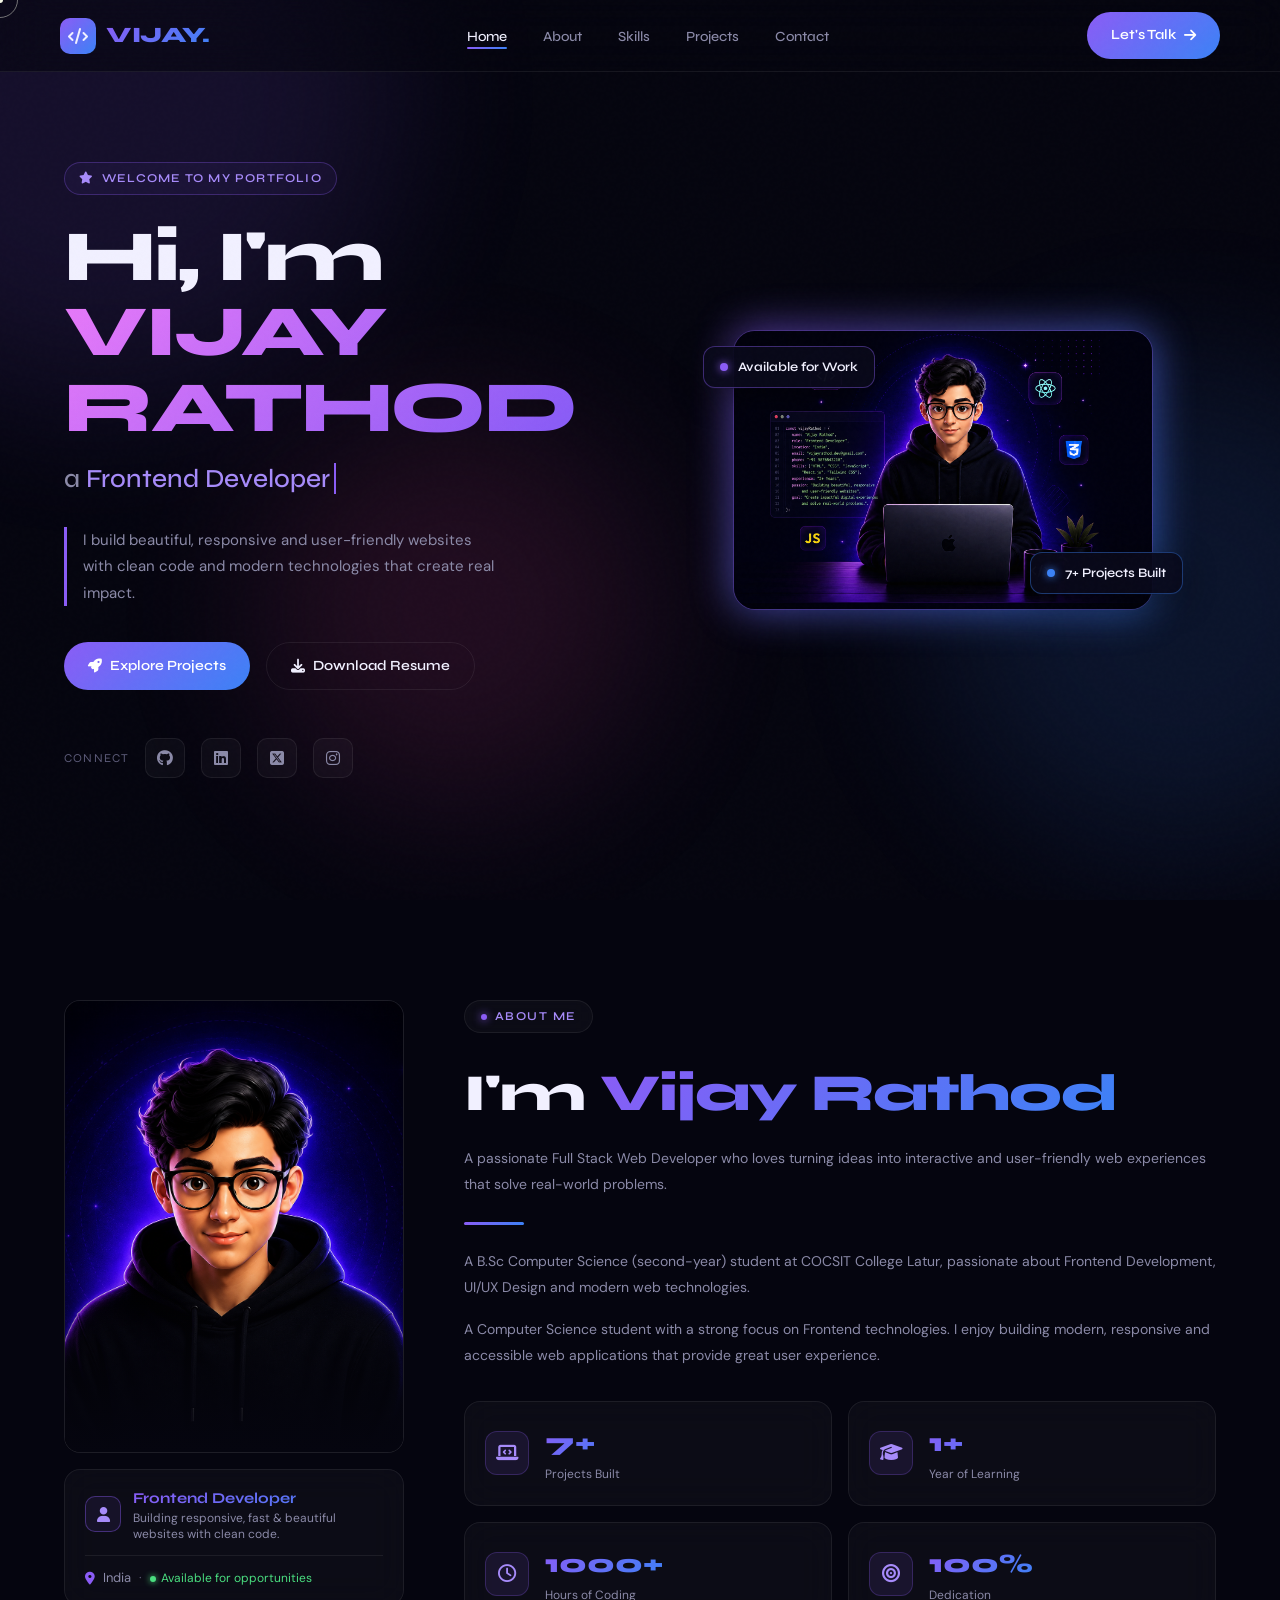
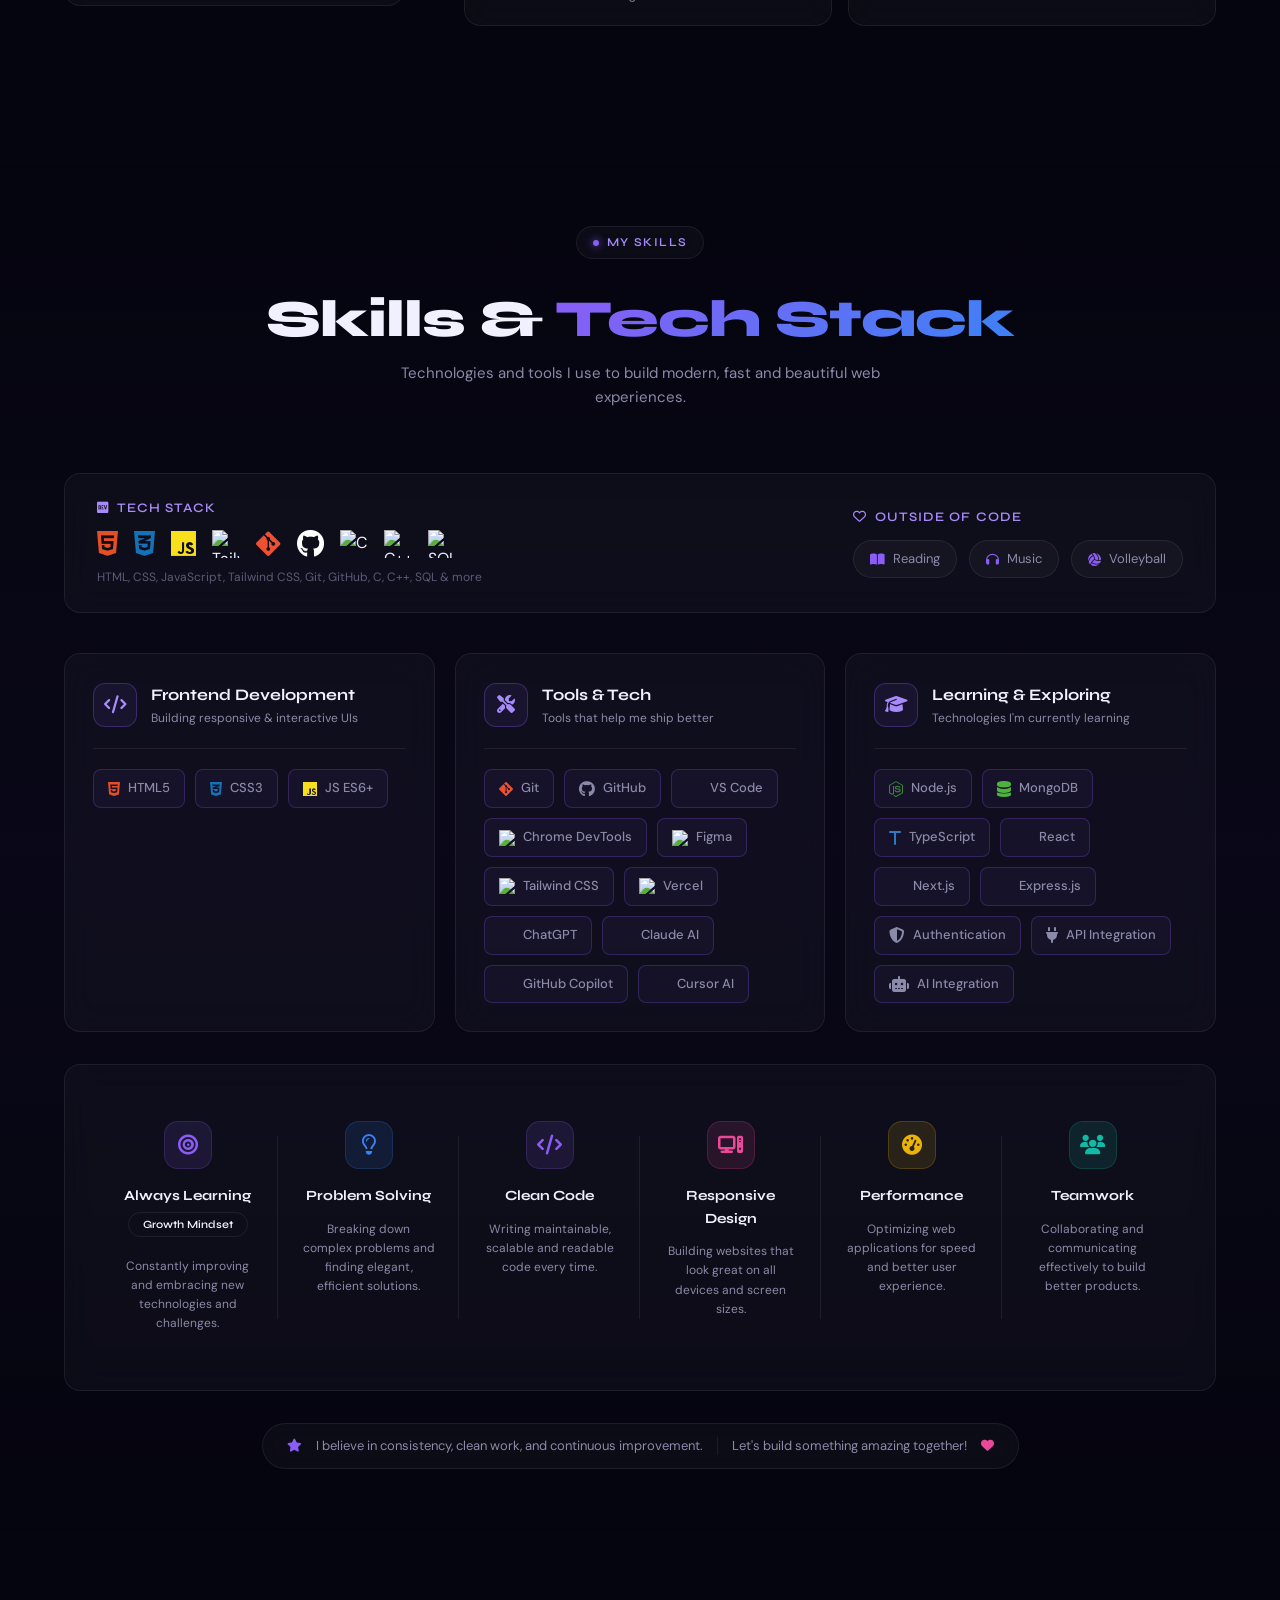
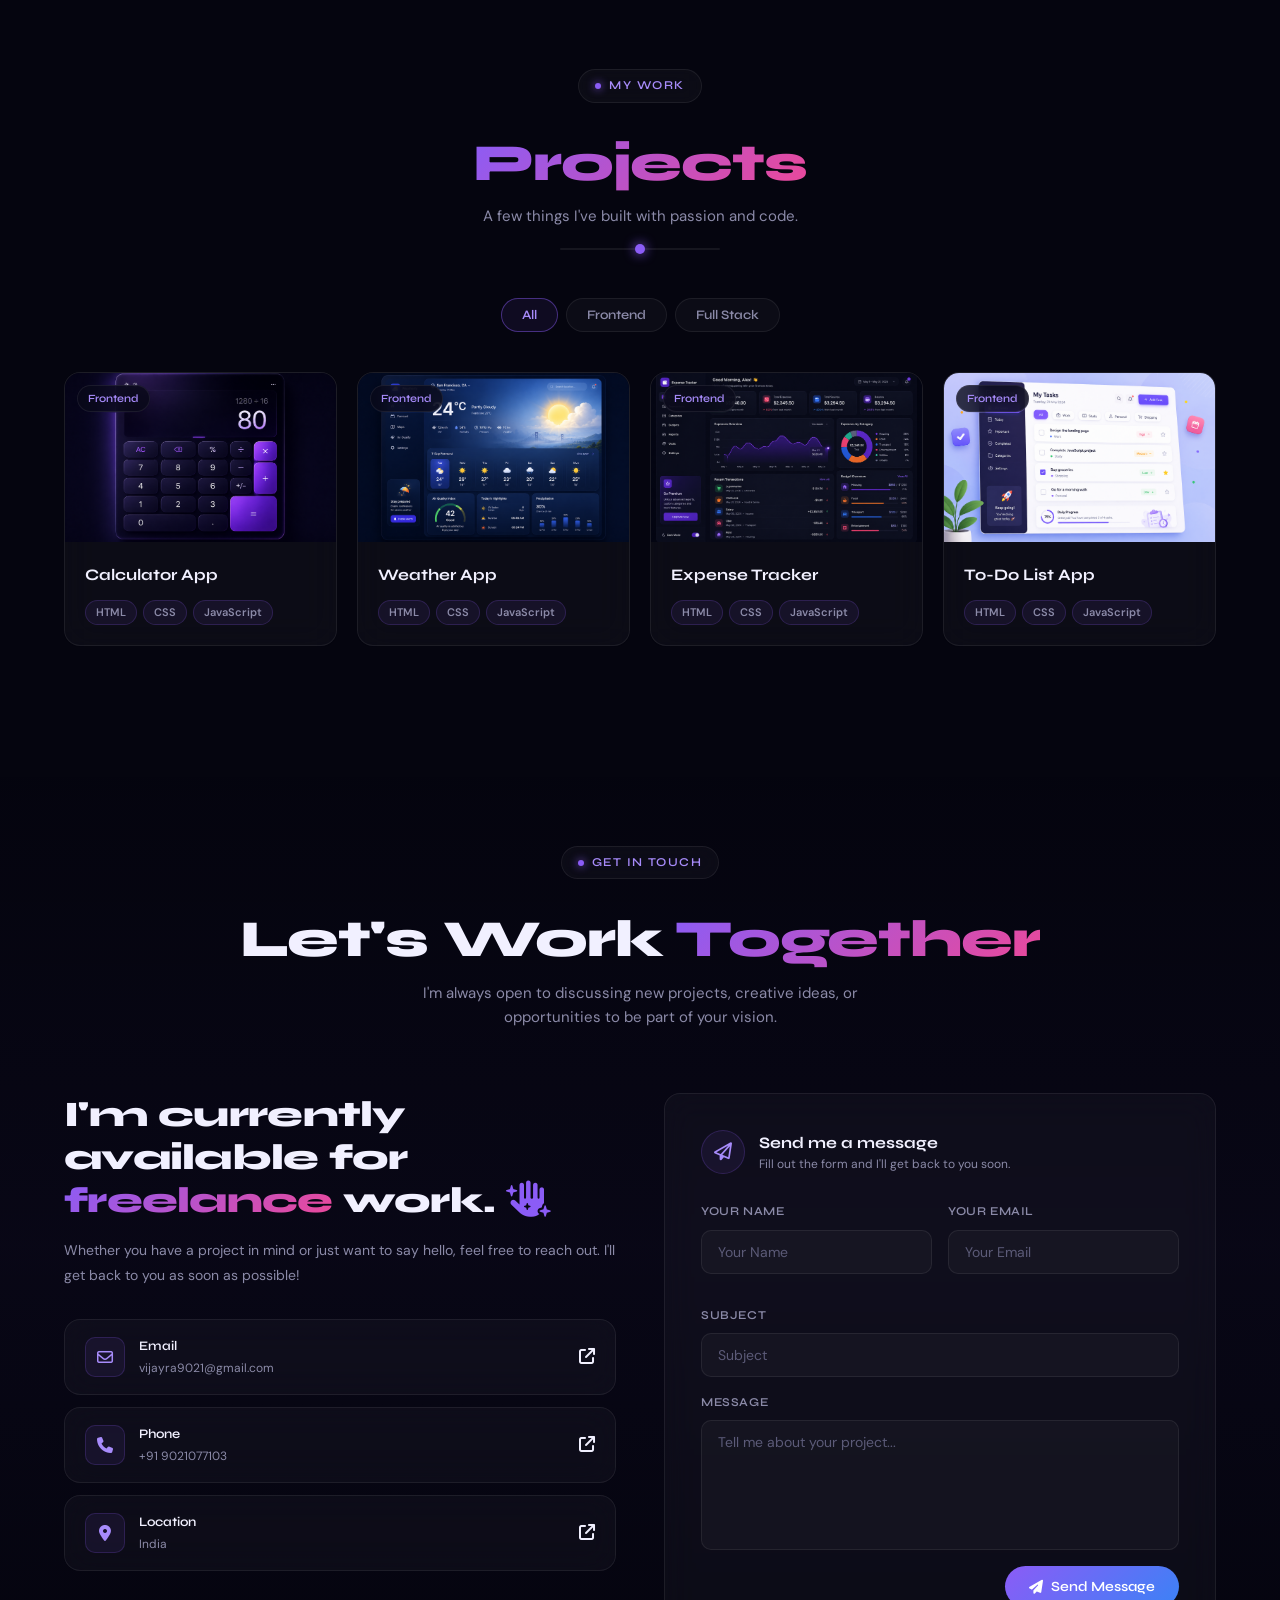
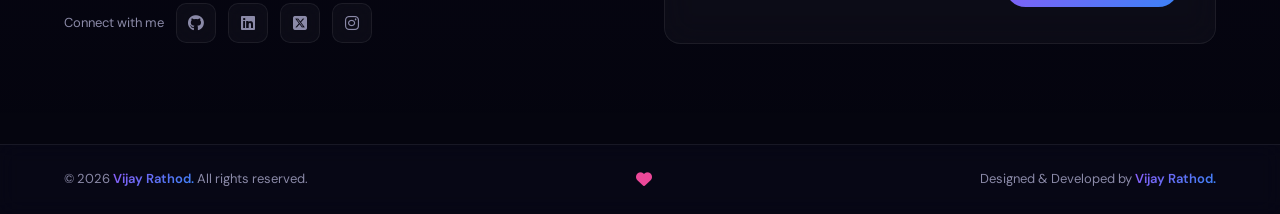
==== index.html @ 3a8afe26 "Changed heading space" ====
<!DOCTYPE html>
<html lang="en">

<head>
  <meta charset="UTF-8" />
  <meta name="viewport" content="width=device-width, initial-scale=1.0" />
  <meta name="google-site-verification" content="Qbcw9uBx4G6yeEZ1W-_FK7T23xykaPGc6-GHzXmXb5w" />
  <meta
  name="description"
  content="Official portfolio of Vijay Rathod, a Frontend Developer building responsive websites using HTML, CSS, JavaScript and React.">
  <title>Vijay Rathod | Frontend Developer Portfolio | HTML CSS JavaScript</title>
  <link rel="icon" type="image/png" href="favicon-logo.png">
  <link rel="preconnect" href="https://fonts.googleapis.com" />
  <link rel="preconnect" href="https://fonts.gstatic.com" crossorigin />
  <link
    href="https://fonts.googleapis.com/css2?family=Syne:wght@400;500;600;700;800&family=DM+Sans:ital,opsz,wght@0,9..40,300;0,9..40,400;0,9..40,500;1,9..40,300&display=swap"
    rel="stylesheet" />
  <link rel="stylesheet" href="https://cdnjs.cloudflare.com/ajax/libs/font-awesome/6.5.0/css/all.min.css" />
  <link rel="stylesheet" href="style.css" />
  <link rel="stylesheet" href="responsive-patch.css" />
</head>

<body>

  <!-- ══════════════ HEADER ══════════════ -->
  <header id="header">
    <div class="logo">
      <div class="logo-icon-wrap"><i class="fa-solid fa-code"></i></div>
      <span class="grad-text">VIJAY.</span>
    </div>

    <nav>
      <ul>
        <li><a href="#hero" class="active">Home</a></li>
        <li><a href="#about">About</a></li>
        <li><a href="#skills">Skills</a></li>
        <li><a href="#projects">Projects</a></li>
        <li><a href="#contact">Contact</a></li>
      </ul>
    </nav>

    <div class="nav-cta">
      <a href="#contact" class="btn-primary">Let's Talk <i class="fa-solid fa-arrow-right"></i></a>
      <div class="hamburger" id="hamburger">
        <span></span><span></span><span></span>
      </div>
    </div>
  </header>

  <!-- Mobile Nav -->
  <div class="mobile-nav" id="mobileNav">
    <a href="#hero" onclick="closeMobileNav()">Home</a>
    <a href="#about" onclick="closeMobileNav()">About</a>
    <a href="#skills" onclick="closeMobileNav()">Skills</a>
    <a href="#projects" onclick="closeMobileNav()">Projects</a>
    <a href="#contact" onclick="closeMobileNav()">Contact</a>
  </div>

  <!-- ══════════════ HERO ══════════════ -->
  <section class="hero" id="hero">
    <div class="hero-grid">
      <!-- Left -->
      <div class="hero-content">
        <div class="hero-label"><i class="fa-solid fa-star"></i> Welcome to my Portfolio</div>
        <h1>Hi, I'm <span class="name">VIJAY RATHOD</span></h1>
        <div class="hero-role">a <span class="typing" id="typingText">Frontend Developer</span></div>
        <p class="hero-desc">I build beautiful, responsive and user-friendly websites with clean code and modern
          technologies that create real impact.</p>
        <div class="hero-btns">
          <a href="#projects" class="btn-primary"><i class="fa-solid fa-rocket"></i> Explore Projects</a>
          <a href="Vijay-Rathod-Resume.pdf" download class="btn-outline">

            <i class="fa-solid fa-download"></i>

            Download Resume

          </a>
        </div>
        <div class="hero-socials">
          <span>Connect</span>
          <a href="https://github.com/vijayrathod9021" target="_blank" class="social-link"><i
              class="fa-brands fa-github"></i></a>
          <a href="https://www.linkedin.com/in/vijay-rathod-584b21375/" target="_blank" class="social-link"><i
              class="fa-brands fa-linkedin"></i></a>
          <a href="https://x.com/devwithvijay" target="_blank" class="social-link"><i class="fa-brands fa-square-x-twitter"></i></a>
          <a href="https://www.instagram.com/vijay_r_05__/" target="_blank" class="social-link"><i
              class="fa-brands fa-instagram"></i></a>
        </div>
      </div>

      <!-- Right -->
      <div class="hero-visual">
        <div class="hero-img-wrap">
          <div class="float-badge badge-available">
            <div class="dot"></div>
            Available for Work
          </div>
          <img src="Developer-2.png" alt="Vijay Rathod"
            onerror="this.style.background='linear-gradient(135deg,#1a0a3e,#0a1a3e)';this.style.minHeight='420px';" />
          <div class="float-badge badge-projects">
            <div class="dot"></div>
            7+ Projects Built
          </div>
        </div>
      </div>
    </div>
  </section>

  <!-- ══════════════ ABOUT ══════════════ -->
  <section class="about" id="about">
    <div class="about-grid">

      <!-- Left -->
      <div class="about-left reveal reveal-left">
        <div class="img-card card">
          <img src="Developer-1.png" alt="Vijay Rathod"
            onerror="this.style.background='linear-gradient(135deg,#1a0a3e,#0a1a3e)';this.style.minHeight='320px';" />
        </div>
        <div class="about-info-card card">
          <div class="role-line">
            <div class="role-icon"><i class="fa-solid fa-user"></i></div>
            <div class="role-text">
              <h3>Frontend Developer</h3>
              <p>Building responsive, fast &amp; beautiful websites with clean code.</p>
            </div>
          </div>
          <div class="divider"></div>
          <div class="location-line">
            <i class="fa-solid fa-location-dot"></i>
            <span>India</span>
            <span style="color:var(--text-dim)">·</span>
            <span class="available-dot">Available for opportunities</span>
          </div>
        </div>
      </div>

      <!-- Right -->
      <div class="about-right reveal reveal-right">
        <span class="section-label">About me</span>
        <h2 class="section-title" style="margin:16px 0 24px">I'm <span class="grad-text">Vijay Rathod</span></h2>
        <div class="about-body">
          <p>A passionate Full Stack Web Developer who loves turning ideas into interactive and user-friendly web
            experiences that solve real-world problems.</p>
          <div class="about-divider"></div>
          <p>A B.Sc Computer Science (second-year) student at COCSIT College Latur, passionate about Frontend
            Development, UI/UX Design and modern web technologies.</p>
          <p>A Computer Science student with a strong focus on Frontend technologies. I enjoy building modern,
            responsive and accessible web applications that provide great user experience.</p>
        </div>

        <div class="stats-grid stagger">
          <div class="stat-card card">
            <div class="stat-icon"><i class="fa-solid fa-laptop-code"></i></div>
            <div><span class="stat-num">7+</span><span class="stat-label">Projects Built</span></div>
          </div>
          <div class="stat-card card">
            <div class="stat-icon"><i class="fa-solid fa-graduation-cap"></i></div>
            <div><span class="stat-num">1+</span><span class="stat-label">Year of Learning</span></div>
          </div>
          <div class="stat-card card">
            <div class="stat-icon"><i class="fa-regular fa-clock"></i></div>
            <div><span class="stat-num">1000+</span><span class="stat-label">Hours of Coding</span></div>
          </div>
          <div class="stat-card card">
            <div class="stat-icon"><i class="fa-solid fa-bullseye"></i></div>
            <div><span class="stat-num">100%</span><span class="stat-label">Dedication</span></div>
          </div>
        </div>
      </div>

    </div>
  </section>


  <!-- ══════════════ SKILLS ══════════════ -->
  <section class="skills" id="skills">
    <div class="skills-inner">

      <div class="skills-header reveal">
        <span class="section-label">My Skills</span>
        <h2 class="section-title" style="margin-top:16px">Skills &amp; <span class="grad-text">Tech Stack</span></h2>
        <p>Technologies and tools I use to build modern, fast and beautiful web experiences.</p>
      </div>

      <!-- Tech banner -->
      <div class="tech-banner card reveal">
        <div class="tech-banner-left">
          <h4><i class="fa-brands fa-dev"></i> &nbsp;Tech Stack</h4>
          <div class="tech-icons">
            <i class="fa-brands fa-html5 tech-icon" style="color:#e34f26" title="HTML5"></i>
            <i class="fa-brands fa-css3-alt tech-icon" style="color:#1572b6" title="CSS3"></i>
            <i class="fa-brands fa-js tech-icon" style="color:#f7df1e" title="JavaScript"></i>
            <img src="https://www.vectorlogo.zone/logos/tailwindcss/tailwindcss-icon.svg" alt="Tailwind CSS"
              class="tech-icon-img" title="Tailwind CSS" />
            <i class="fa-brands fa-git-alt tech-icon" style="color:#f05032" title="Git"></i>
            <i class="fa-brands fa-github tech-icon" style="color:#fff" title="GitHub"></i>
            <img src="https://cdn.jsdelivr.net/gh/devicons/devicon/icons/c/c-original.svg" alt="C" class="tech-icon-img"
              title="C" />
            <img src="https://cdn.jsdelivr.net/gh/devicons/devicon/icons/cplusplus/cplusplus-original.svg" alt="C++"
              class="tech-icon-img" title="C++" />
            <img src="https://cdn.jsdelivr.net/gh/devicons/devicon/icons/mysql/mysql-original.svg" alt="SQL"
              class="tech-icon-img" title="SQL" />
          </div>
          <p style="font-size:12px;color:var(--text-dim);margin-top:10px;">HTML, CSS, JavaScript, Tailwind CSS,
            Git, GitHub, C, C++, SQL &amp; more</p>
        </div>
        <div>
          <h4
            style="font-family:var(--font-display);font-size:13px;font-weight:600;color:var(--purple-2);margin-bottom:12px;text-transform:uppercase;letter-spacing:0.08em;">
            <i class="fa-regular fa-heart"></i> &nbsp;Outside of Code
          </h4>
          <div class="interests">
            <span class="interest-tag"><i class="fa-solid fa-book-open"></i> Reading</span>
            <span class="interest-tag"><i class="fa-solid fa-headphones"></i> Music</span>
            <span class="interest-tag"><i class="fa-solid fa-volleyball"></i> Volleyball</span>
          </div>
        </div>
      </div>

      <!-- Skill cards -->
      <div class="skill-cards stagger">

        <div class="skill-card card">
          <div class="skill-card-header">
            <div class="skill-card-icon"><i class="fa-solid fa-code"></i></div>
            <div>
              <h3>Frontend Development</h3>
              <p>Building responsive &amp; interactive UIs</p>
            </div>
          </div>
          <div class="skill-card-divider"></div>
          <div class="skill-chips">
            <span class="skill-chip"><i class="fa-brands fa-html5" style="color:#e34f26"></i> HTML5</span>
            <span class="skill-chip"><i class="fa-brands fa-css3-alt" style="color:#1572b6"></i> CSS3</span>
            <span class="skill-chip"><i class="fa-brands fa-js" style="color:#f7df1e"></i> JS ES6+</span>
          </div>
        </div>

        <div class="skill-card card">
          <div class="skill-card-header">
            <div class="skill-card-icon"><i class="fa-solid fa-screwdriver-wrench"></i></div>
            <div>
              <h3>Tools &amp; Tech</h3>
              <p>Tools that help me ship better</p>
            </div>
          </div>
          <div class="skill-card-divider"></div>
          <div class="skill-chips">
            <span class="skill-chip"><i class="fa-brands fa-git-alt" style="color:#f05032"></i> Git</span>
            <span class="skill-chip"><i class="fa-brands fa-github"></i> GitHub</span>

            <!-- VS Code -->
            <div class="skill-chip">
              <img src="https://cdn.jsdelivr.net/gh/devicons/devicon/icons/vscode/vscode-original.svg" alt="">
              <span>VS Code</span>
            </div>

            <!-- Chrome DevTools -->
            <div class="skill-chip">
              <img src="https://cdn.jsdelivr.net/gh/devicons/devicon/icons/chrome/chrome-original.svg"
                alt="Chrome DevTools">
              <span>Chrome DevTools</span>
            </div>

            <!-- Figma -->
            <div class="skill-chip">
              <img src="https://cdn.jsdelivr.net/gh/devicons/devicon/icons/figma/figma-original.svg" alt="Figma">
              <span>Figma</span>
            </div>

            <!-- Tailwind CSS -->
            <div class="skill-chip">
              <img src="https://www.vectorlogo.zone/logos/tailwindcss/tailwindcss-icon.svg" alt="Tailwind CSS">
              <span>Tailwind CSS</span>
            </div>

            <!-- Vercel -->
            <div class="skill-chip">
              <img src="https://www.svgrepo.com/show/327408/logo-vercel.svg" alt="Vercel">
              <span>Vercel</span>
            </div>

            <!-- ChatGPT -->
            <div class="skill-chip">
              <img src="https://upload.wikimedia.org/wikipedia/commons/0/04/ChatGPT_logo.svg" alt="">
              <span>ChatGPT</span>
            </div>

            <!-- Claude -->
            <div class="skill-chip">
              <img src="https://registry.npmmirror.com/@lobehub/icons-static-png/latest/files/dark/claude-color.png"
                alt="">
              <span>Claude AI</span>
            </div>

            <!-- GitHub Copilot -->
            <div class="skill-chip">
              <img src="https://github.githubassets.com/images/modules/site/copilot/copilot.png" alt="">
              <span>GitHub Copilot</span>
            </div>

            <!-- Cursor -->
            <div class="skill-chip">
              <img src="https://registry.npmmirror.com/@lobehub/icons-static-png/latest/files/dark/cursor-color.png"
                alt="">
              <span>Cursor AI</span>
            </div>
          </div>
        </div>

        <div class="skill-card card">
          <div class="skill-card-header">
            <div class="skill-card-icon"><i class="fa-solid fa-graduation-cap"></i></div>
            <div>
              <h3>Learning &amp; Exploring</h3>
              <p>Technologies I'm currently learning</p>
            </div>
          </div>
          <div class="skill-card-divider"></div>
          <div class="skill-chips">
            <span class="skill-chip"><i class="fa-brands fa-node-js" style="color:#3c873a"></i> Node.js</span>
            <span class="skill-chip"><i class="fa-solid fa-database" style="color:#4db33d"></i> MongoDB</span>
            <span class="skill-chip"><i class="fa-solid fa-t" style="color:#3178c6"></i> TypeScript</span>
            <!-- React -->
            <div class="skill-chip">
              <img src="https://cdn.jsdelivr.net/gh/devicons/devicon/icons/react/react-original.svg" alt="">
              <span>React</span>
            </div>

            <!-- Next.js -->
            <div class="skill-chip">
              <img src="https://cdn.jsdelivr.net/gh/devicons/devicon/icons/nextjs/nextjs-original.svg" alt="">
              <span>Next.js</span>
            </div>

            <!-- Express.js -->
            <div class="skill-chip">
              <img src="https://cdn.jsdelivr.net/gh/devicons/devicon/icons/express/express-original.svg" alt="">
              <span>Express.js</span>
            </div>

            <!-- Authentication -->
            <div class="skill-chip">
              <i class="fa-solid fa-shield-halved"></i>
              <span>Authentication</span>
            </div>

            <!-- API -->
            <div class="skill-chip">
              <i class="fa-solid fa-plug"></i>
              <span>API Integration</span>
            </div>

            <!-- AI Integration -->
            <div class="skill-chip">
              <i class="fa-solid fa-robot"></i>
              <span>AI Integration</span>
            </div>
          </div>
        </div>

      </div>

      <!-- What I'm good at -->
      <div class="good-at card reveal">
        <div class="good-at-grid stagger">
          <div class="good-at-item">
            <div class="good-icon good-icon-1"><i class="fa-solid fa-bullseye"></i></div>
            <div>
              <h4>Always Learning</h4>
              <button class="btn-outline"
                style="padding:5px 14px;font-size:11px;margin:4px auto 8px;border-radius:50px;">Growth Mindset</button>
            </div>
            <p>Constantly improving and embracing new technologies and challenges.</p>
          </div>
          <div class="good-at-item">
            <div class="good-icon good-icon-2"><i class="fa-regular fa-lightbulb"></i></div>
            <h4>Problem Solving</h4>
            <p>Breaking down complex problems and finding elegant, efficient solutions.</p>
          </div>
          <div class="good-at-item">
            <div class="good-icon"
              style="background:rgba(139,92,246,0.12);color:var(--purple);border:1px solid rgba(139,92,246,0.2)"><i
                class="fa-solid fa-code"></i></div>
            <h4>Clean Code</h4>
            <p>Writing maintainable, scalable and readable code every time.</p>
          </div>
          <div class="good-at-item">
            <div class="good-icon good-icon-3"><i class="fa-solid fa-computer"></i></div>
            <h4>Responsive Design</h4>
            <p>Building websites that look great on all devices and screen sizes.</p>
          </div>
          <div class="good-at-item">
            <div class="good-icon good-icon-4"><i class="fa-solid fa-gauge-high"></i></div>
            <h4>Performance</h4>
            <p>Optimizing web applications for speed and better user experience.</p>
          </div>
          <div class="good-at-item">
            <div class="good-icon good-icon-5"><i class="fa-solid fa-users"></i></div>
            <h4>Teamwork</h4>
            <p>Collaborating and communicating effectively to build better products.</p>
          </div>
        </div>
      </div>

      <div class="consistency-pill">
        <i class="fa-solid fa-star"></i>
        <span>I believe in consistency, clean work, and continuous improvement.</span>

        <span class="sep"></span>
        <span>Let's build something amazing together!</span>
        <i class="fa-solid fa-heart" style="color:var(--pink)"></i>
      </div>

    </div>
  </section>


  <!-- ══════════════ PROJECTS ══════════════ -->
  <section class="projects" id="projects">
    <div class="projects-inner">

      <div class="projects-header reveal">
        <span class="section-label">My Work</span>
        <h2 class="section-title" style="margin-top:16px"><span class="grad-text-2">Projects</span></h2>
        <p>A few things I've built with passion and code.</p>
        <div class="proj-divider"></div>
      </div>

      <div class="filter-tabs">
        <button class="filter-tab active">All</button>
        <button class="filter-tab">Frontend</button>
        <button class="filter-tab">Full Stack</button>
      </div>

      <div class="project-grid stagger">

        <!-- Card 1 -->
        <div class="project-card card">
          <div class="project-img">
            <img src="calculator.png" alt="Calculator App"
              onerror="this.style.background='linear-gradient(135deg,#1a0a3e,#0a1a3e)';this.style.minHeight='140px'" />
            <span class="project-tag">Frontend</span>
            <div class="project-overlay">
              <button class="overlay-btn" title="Live Demo">

                <a href="https://calculator-seven-henna-72.vercel.app/" target="_blank"><i
                    class="fa-solid fa-arrow-up-right-from-square" target="_blank"></i></button></a>
              <button class="overlay-btn" title="GitHub">
                <a href="https://github.com/vijayrathod9021/calculator" target="_blank"><i
                    class="fa-brands fa-github" target="_blank"></i></a>
              </button>
            </div>
          </div>
          <div class="project-info">
            <h3>Calculator App</h3>
            <div class="project-chips">
              <span class="project-chip">HTML</span>
              <span class="project-chip">CSS</span>
              <span class="project-chip">JavaScript</span>
            </div>
          </div>
        </div>

        <!-- Card 2 -->
        <div class="project-card card">
          <div class="project-img">
            <img src="weather.png" alt="Weather App"
              onerror="this.style.background='linear-gradient(135deg,#0a1a3e,#0a2a4e)';this.style.minHeight='140px'" />
            <span class="project-tag">Frontend</span>
            <div class="project-overlay">
              <button class="overlay-btn">
                <a href="https://weather-gold-gamma.vercel.app/" target="_blank"><i
                    class="fa-solid fa-arrow-up-right-from-square" target="_blank"></i></a>
              </button>
              <button class="overlay-btn">
                <a href="https://github.com/vijayrathod9021/Weather" target="_blank"><i
                    class="fa-brands fa-github" target="_blank"></i></a>
              </button>
            </div>
          </div>
          <div class="project-info">
            <h3>Weather App</h3>
            <div class="project-chips">
              <span class="project-chip">HTML</span>
              <span class="project-chip">CSS</span>
              <span class="project-chip">JavaScript</span>
            </div>
          </div>
        </div>

        <!-- Card 3 -->
        <div class="project-card card">
          <div class="project-img">
            <img src="Expense tracker.png" alt="Expense Tracker"
              onerror="this.style.background='linear-gradient(135deg,#0a2a1e,#0a1a2e)';this.style.minHeight='140px'" />
            <span class="project-tag">Frontend</span>
            <div class="project-overlay">
              <button class="overlay-btn">
                <a href="https://expense-tracker-omega-self.vercel.app/" target="_blank"><i
                    class="fa-solid fa-arrow-up-right-from-square" target="_blank"></i></a>
              </button>
              <button class="overlay-btn">
                <a href="https://github.com/vijayrathod9021/Expense-Tracker" target="_blank"><i
                    class="fa-brands fa-github" target="_blank"></i></a>
              </button>
            </div>
          </div>
          <div class="project-info">
            <h3>Expense Tracker</h3>
            <div class="project-chips">
              <span class="project-chip">HTML</span>
              <span class="project-chip">CSS</span>
              <span class="project-chip">JavaScript</span>
            </div>
          </div>
        </div>

        <!-- Card 4 -->
        <div class="project-card card">
          <div class="project-img">
            <img src="Todo list app.png" alt="To-Do List App"
              onerror="this.style.background='linear-gradient(135deg,#2a0a3e,#1a0a2e)';this.style.minHeight='140px'" />
            <span class="project-tag">Frontend</span>
            <div class="project-overlay">
              <button class="overlay-btn">
                <a href="https://to-do-list-app-phi-sand.vercel.app/" target="_blank"><i
                    class="fa-solid fa-arrow-up-right-from-square" target="_blank"></i></a>
              </button>
              <button class="overlay-btn">
                <a href="https://github.com/vijayrathod9021/TO-DO-List-App" target="_blank"><i
                    class="fa-brands fa-github" target="_blank"></i></a>
              </button>
            </div>
          </div>
          <div class="project-info">
            <h3>To-Do List App</h3>
            <div class="project-chips">
              <span class="project-chip">HTML</span>
              <span class="project-chip">CSS</span>
              <span class="project-chip">JavaScript</span>
            </div>
          </div>
        </div>

      </div>
    </div>
  </section>

  <!-- ══════════════ CONTACT ══════════════ -->
  <section class="contact" id="contact">
    <div class="contact-inner">

      <div class="contact-header reveal">
        <span class="section-label">Get In Touch</span>
        <h2 class="section-title" style="margin-top:16px">Let's Work <span class="grad-text-2">Together</span></h2>
        <p>I'm always open to discussing new projects, creative ideas, or opportunities to be part of your vision.</p>
      </div>

      <div class="contact-grid">

        <!-- Left -->
        <div class="contact-left reveal reveal-left">
          <h2>I'm currently available for <span>freelance</span> work. <i class="fa-solid fa-hand-sparkles"
              style="color:var(--purple)"></i></h2>
          <p>Whether you have a project in mind or just want to say hello, feel free to reach out. I'll get back to you
            as soon as possible!</p>

          <div class="contact-cards stagger">
            <div class="contact-card card">
              <div class="contact-card-left">
                <div class="contact-card-icon"><i class="fa-regular fa-envelope"></i></div>
                <div>
                  <h4>Email</h4>
                  <p>vijayra9021@gmail.com</p>
                </div>
              </div>
              <a href="mailto:vijayra9021@gmail.com">
                <i class="fa-solid fa-arrow-up-right-from-square copyMail"></i>
              </a>
            </div>
            <div class="contact-card card">
              <div class="contact-card-left">
                <div class="contact-card-icon"><i class="fa-solid fa-phone "></i></div>
                <div>
                  <h4>Phone</h4>
                  <p>+91 9021077103</p>
                </div>
              </div>
              <a href="tel:+919021077103">
                <i class="fa-solid fa-arrow-up-right-from-square copyNumber"></i>
              </a>
            </div>
            <div class="contact-card card">
              <div class="contact-card-left">
                <div class="contact-card-icon"><i class="fa-solid fa-location-dot"></i></div>
                <div>
                  <h4>Location</h4>
                  <p>India</p>
                </div>
              </div>
              <a href="https://maps.google.com/?q=Latur,Maharashtra" target="_blank">

                <i class="fa-solid fa-arrow-up-right-from-square"></i>

              </a>
            </div>
          </div>

          <div class="contact-socials">
            <span>Connect with me</span>
            <a href="https://github.com/vijayrathod9021" target="_blank" class="social-link"><i class="fa-brands fa-github"></i></a>
            <a href="https://www.linkedin.com/in/vijay-rathod-584b21375/" target="_blank" class="social-link"><i
                class="fa-brands fa-linkedin"></i></a>
            <a href="https://x.com/devwithvijay" target="_blank" class="social-link"><i class="fa-brands fa-square-x-twitter" target="_blank"></i></a>
            <a href="https://www.instagram.com/vijay_r_05__/" target="_blank" class="social-link"><i
                class="fa-brands fa-instagram" target="_blank"></i></a>
          </div>
        </div>

        <!-- Right form -->
        <form id="contact-form">
          <div class="contact-form form card reveal reveal-right">
            <div class="form-top">
              <div class="form-icon"><i class="fa-regular fa-paper-plane"></i></div>
              <div>
                <h4>Send me a message</h4>
                <p>Fill out the form and I'll get back to you soon.</p>
              </div>
            </div>
            <div class="form-row">
              <div class="form-group">
                <label>Your Name</label>
                <input type="text" name="from_name" placeholder="Your Name" required />
              </div>
              <div class="form-group">
                <label>Your Email</label>
                <input type="email" name="from_email" placeholder="Your Email" required />
              </div>
            </div>
            <div class="form-group">
              <label>Subject</label>
              <input type="text" name="from_Subject" placeholder="Subject" required />
            </div>
            <div class="form-group">
              <label>Message</label>
              <textarea name="message" placeholder="Tell me about your project..." required></textarea>
            </div>
            <div class="form-submit">
              <button class="btn-primary" type="submit"><i class="fa-solid fa-paper-plane"></i> Send Message</button>
            </div>
          </div>
        </form>

      </div>
    </div>
  </section>


  <!-- ══════════════ FOOTER ══════════════ -->
  <footer>
    <p>© 2026 <span>Vijay Rathod.</span> All rights reserved.</p>
    <i class="fa-solid fa-heart footer-heart"></i>
    <p>Designed &amp; Developed by <span>Vijay Rathod.</span></p>
  </footer>

  <!-- Scroll to top -->
  <button class="scroll-top" id="scrollTop" title="Back to top">
    <i class="fa-solid fa-arrow-up"></i>
  </button>

  <div class="success-popup">
    <div class="popup-icon">
      <i class="fa-solid fa-check"></i>
    </div>
    <!-- Copy to clipboard -->
    <div class="popup-text">
      <h4>Message Sent!</h4>
      <p>Thanks for contacting me.</p>
    </div>

  </div>
  <!-- Copy to clipboard -->
  <div class="copied" id="copiedPopup">
    <i class="fa-solid fa-check"></i>
    <span>Copied to clipboard</span>
  </div>

  <!-- Background orbs -->
  <div class="bg-orbs">
    <div class="orb orb-1"></div>
    <div class="orb orb-2"></div>
    <div class="orb orb-3"></div>
  </div>
  <!-- cursor effect -->
  <div class="c-cursor"></div>
  <div class="c-cursor-trail"></div>

  <!-- ══════════════ JAVASCRIPT ══════════════ -->
  <script src="https://cdn.jsdelivr.net/npm/@emailjs/browser@4/dist/email.min.js"></script>
  <script src="script.js"></script>
</body>

</html>
---- style.css ----
/* ═══════════════════════════════════════════════
       CSS CUSTOM PROPERTIES
    ═══════════════════════════════════════════════ */
:root {
  --bg: #05050f;
  --bg-2: #09091a;
  --bg-card: rgba(255, 255, 255, 0.03);
  --border: rgba(255, 255, 255, 0.07);
  --border-glow: rgba(139, 92, 246, 0.45);
  --purple: #8b5cf6;
  --purple-2: #a78bfa;
  --blue: #3b82f6;
  --pink: #ec4899;
  --text: #f1f0ff;
  --text-muted: #8b8aa8;
  --text-dim: #5c5b78;
  --grad: linear-gradient(135deg, var(--purple), var(--blue));
  --grad-2: linear-gradient(135deg, var(--purple), var(--pink));
  --font-display: 'Syne', sans-serif;
  --font-body: 'DM Sans', sans-serif;
  --radius: 16px;
  --radius-sm: 10px;
  --ease: cubic-bezier(0.23, 1, 0.32, 1);
}

.overlay-btn a {
  text-decoration: none;

}

.contact-card-icon a {
  text-decoration: none;
}

/* ═══════════════════════════════════════════════
       RESET & BASE
    ═══════════════════════════════════════════════ */
*,
*::before,
*::after {
  margin: 0;
  padding: 0;
  box-sizing: border-box;
}

html {
  scroll-behavior: smooth;
}

body {
  /* cursor: none; */
  background: var(--bg);
  color: var(--text);
  font-family: var(--font-body);
  overflow-x: hidden;
  line-height: 1.6;
}

a {
  text-decoration: none;
  color: inherit;
}

ul {
  list-style: none;
}

img {
  max-width: 100%;
  display: block;
}

p {
  display: block;
  margin: 0;
}

/* ═══════════════════════════════════════════════
       SCROLLBAR
    ═══════════════════════════════════════════════ */
::-webkit-scrollbar {
  width: 4px;
}

::-webkit-scrollbar-track {
  background: var(--bg);
}

::-webkit-scrollbar-thumb {
  background: var(--purple);
  border-radius: 4px;
}

/* ═══════════════════════════════════════════════
       NOISE TEXTURE OVERLAY
    ═══════════════════════════════════════════════ */
body::before {
  content: '';
  position: fixed;
  inset: 0;
  background-image: url("data:image/svg+xml,%3Csvg viewBox='0 0 256 256' xmlns='http://www.w3.org/2000/svg'%3E%3Cfilter id='noise'%3E%3CfeTurbulence type='fractalNoise' baseFrequency='0.9' numOctaves='4' stitchTiles='stitch'/%3E%3C/filter%3E%3Crect width='100%25' height='100%25' filter='url(%23noise)' opacity='0.03'/%3E%3C/svg%3E");
  pointer-events: none;
  z-index: 9999;
  opacity: 0.4;
}

/* ═══════════════════════════════════════════════
       ANIMATED BACKGROUND ORBS
    ═══════════════════════════════════════════════ */
.bg-orbs {
  position: fixed;
  inset: 0;
  pointer-events: none;
  z-index: 0;
  overflow: hidden;
}

.orb {
  position: absolute;
  border-radius: 50%;
  filter: blur(80px);
  opacity: 0.12;
  animation: orbFloat 20s ease-in-out infinite;
}

.orb-1 {
  width: 600px;
  height: 600px;
  background: var(--purple);
  top: -200px;
  left: -200px;
  animation-delay: 0s;
}

.orb-2 {
  width: 500px;
  height: 500px;
  background: var(--blue);
  top: 40%;
  right: -150px;
  animation-delay: -7s;
}

.orb-3 {
  width: 400px;
  height: 400px;
  background: var(--pink);
  bottom: 10%;
  left: 20%;
  animation-delay: -14s;
}

@keyframes orbFloat {

  0%,
  100% {
    transform: translate(0, 0) scale(1);
  }

  33% {
    transform: translate(30px, -30px) scale(1.05);
  }

  66% {
    transform: translate(-20px, 20px) scale(0.95);
  }
}

/* ═══════════════════════════════════════════════
       REVEAL ANIMATION
    ═══════════════════════════════════════════════ */
.reveal {
  opacity: 0;
  transform: translateY(40px);
  transition: opacity 0.7s var(--ease), transform 0.7s var(--ease);
}

.reveal.visible {
  opacity: 1;
  transform: translateY(0);
}

.reveal-left {
  transform: translateX(-40px);
}

.reveal-right {
  transform: translateX(40px);
}

.reveal-left.visible,
.reveal-right.visible {
  transform: translateX(0);
}

/* stagger children */
.stagger>* {
  opacity: 0;
  transform: translateY(30px);
  transition: opacity 0.6s var(--ease), transform 0.6s var(--ease);
}

.stagger.visible>*:nth-child(1) {
  opacity: 1;
  transform: translateY(0);
  transition-delay: 0.1s;
}

.stagger.visible>*:nth-child(2) {
  opacity: 1;
  transform: translateY(0);
  transition-delay: 0.2s;
}

.stagger.visible>*:nth-child(3) {
  opacity: 1;
  transform: translateY(0);
  transition-delay: 0.3s;
}

.stagger.visible>*:nth-child(4) {
  opacity: 1;
  transform: translateY(0);
  transition-delay: 0.4s;
}

.stagger.visible>*:nth-child(5) {
  opacity: 1;
  transform: translateY(0);
  transition-delay: 0.5s;
}

.stagger.visible>*:nth-child(6) {
  opacity: 1;
  transform: translateY(0);
  transition-delay: 0.6s;
}

/* ═══════════════════════════════════════════════
       SHARED UTILITIES
    ═══════════════════════════════════════════════ */
.section-label {
  display: inline-flex;
  align-items: center;
  gap: 8px;
  padding: 6px 16px;
  border: 1px solid var(--border);
  border-radius: 50px;
  background: var(--bg-card);
  font-size: 12px;
  font-weight: 600;
  letter-spacing: 0.12em;
  text-transform: uppercase;
  color: var(--purple-2);
  font-family: var(--font-display);
  backdrop-filter: blur(10px);
}

.section-label::before {
  content: '';
  width: 6px;
  height: 6px;
  border-radius: 50%;
  background: var(--purple);
  box-shadow: 0 0 8px var(--purple);
  animation: pulse 2s ease-in-out infinite;
}

@keyframes pulse {

  0%,
  100% {
    opacity: 1;
    transform: scale(1)
  }

  50% {
    opacity: 0.5;
    transform: scale(1.4)
  }
}

.section-title {
  font-family: var(--font-display);
  font-size: clamp(32px, 5vw, 52px);
  font-weight: 800;
  line-height: 1.1;
  letter-spacing: -0.02em;
}

.grad-text {
  background: var(--grad);
  -webkit-background-clip: text;
  -webkit-text-fill-color: transparent;
  background-clip: text;
}

.grad-text-2 {
  background: var(--grad-2);
  -webkit-background-clip: text;
  -webkit-text-fill-color: transparent;
  background-clip: text;
}

.card {
  background: var(--bg-card);
  border: 1px solid var(--border);
  border-radius: var(--radius);
  backdrop-filter: blur(16px);
  transition: border-color 0.3s, box-shadow 0.3s, transform 0.3s var(--ease);
}

.card:hover {
  border-color: var(--border-glow);
  box-shadow: 0 0 40px rgba(139, 92, 246, 0.12), 0 20px 60px rgba(0, 0, 0, 0.4);
  transform: translateY(-4px);
}

.btn-primary {
  display: inline-flex;
  align-items: center;
  gap: 8px;
  padding: 12px 24px;
  background: var(--grad);
  border: none;
  border-radius: 50px;
  color: #fff;
  font-family: var(--font-display);
  font-weight: 600;
  font-size: 14px;
  cursor: pointer;
  transition: transform 0.3s var(--ease), box-shadow 0.3s;
  position: relative;
  overflow: hidden;
}

.btn-primary::after {
  content: '';
  position: absolute;
  inset: 0;
  background: rgba(255, 255, 255, 0);
  transition: background 0.3s;
}

.btn-primary:hover {
  transform: translateY(-3px);
  box-shadow: 0 16px 40px rgba(139, 92, 246, 0.4);
}

.btn-primary:hover::after {
  background: rgba(255, 255, 255, 0.08);
}

.btn-outline {
  display: inline-flex;
  align-items: center;
  gap: 8px;
  padding: 12px 24px;
  background: transparent;
  border: 1px solid var(--border);
  border-radius: 50px;
  color: var(--text);
  font-family: var(--font-display);
  font-weight: 600;
  font-size: 14px;
  cursor: pointer;
  transition: border-color 0.3s, background 0.3s, transform 0.3s var(--ease), box-shadow 0.3s;
}

.btn-outline:hover {
  border-color: var(--purple);
  background: rgba(139, 92, 246, 0.08);
  transform: translateY(-3px);
  box-shadow: 0 10px 30px rgba(139, 92, 246, 0.15);
}

/* ═══════════════════════════════════════════════
       HEADER / NAV
    ═══════════════════════════════════════════════ */
header {
  position: fixed;
  top: 0;
  left: 0;
  right: 0;
  z-index: 1000;
  padding: 0 clamp(20px, 5vw, 60px);
  height: 72px;
  display: flex;
  align-items: center;
  justify-content: space-between;
  background: rgba(5, 5, 15, 0.6);
  backdrop-filter: blur(20px);
  -webkit-backdrop-filter: blur(20px);
  border-bottom: 1px solid var(--border);
  transition: background 0.3s;
}

header.scrolled {
  background: rgba(5, 5, 15, 0.9);
  border-bottom-color: rgba(139, 92, 246, 0.2);
}

.logo {
  display: flex;
  align-items: center;
  gap: 10px;
  font-family: var(--font-display);
  font-size: 22px;
  font-weight: 800;
  letter-spacing: -0.02em;
  cursor: pointer;
}

.logo-icon-wrap {
  width: 36px;
  height: 36px;
  border-radius: 10px;
  background: var(--grad);
  display: flex;
  align-items: center;
  justify-content: center;
  font-size: 16px;
  transition: transform 0.3s var(--ease), box-shadow 0.3s;
}

.logo:hover .logo-icon-wrap {
  transform: rotate(-8deg) scale(1.1);
  box-shadow: 0 0 20px rgba(139, 92, 246, 0.5);
}

.logo span.grad-text {
  font-size: 22px;
}

nav ul {
  display: flex;
  gap: 36px;
}

nav ul li a {
  font-family: var(--font-display);
  font-size: 14px;
  font-weight: 500;
  color: var(--text-muted);
  position: relative;
  transition: color 0.3s;
}

nav ul li a::after {
  content: '';
  position: absolute;
  bottom: -4px;
  left: 0;
  width: 0;
  height: 2px;
  background: var(--grad);
  border-radius: 2px;
  transition: width 0.3s var(--ease);
}

nav ul li a:hover {
  color: var(--text);
}

nav ul li a:hover::after {
  width: 100%;
}

nav ul li a.active {
  color: var(--text);
}

nav ul li a.active::after {
  width: 100%;
}

.nav-cta {
  display: flex;
  align-items: center;
  gap: 16px;
}

.hamburger {
  display: none;
  flex-direction: column;
  gap: 5px;
  cursor: pointer;
  padding: 4px;
}

.hamburger span {
  display: block;
  width: 22px;
  height: 2px;
  background: var(--text);
  border-radius: 2px;
  transition: transform 0.3s, opacity 0.3s;
}

.hamburger.open span:nth-child(1) {
  transform: translateY(7px) rotate(45deg);
}

.hamburger.open span:nth-child(2) {
  opacity: 0;
}

.hamburger.open span:nth-child(3) {
  transform: translateY(-7px) rotate(-45deg);
}

/* Mobile Nav */
.mobile-nav {
  position: fixed;
  top: 72px;
  left: 0;
  right: 0;
  background: rgba(5, 5, 15, 0.97);
  backdrop-filter: blur(20px);
  border-bottom: 1px solid var(--border);
  padding: 24px clamp(20px, 5vw, 60px);
  display: none;
  flex-direction: column;
  gap: 20px;
  z-index: 999;
  transform: translateY(-10px);
  opacity: 0;
  transition: transform 0.3s var(--ease), opacity 0.3s;
}

.mobile-nav.open {
  display: flex;
  transform: translateY(0);
  opacity: 1;
}

.mobile-nav a {
  font-family: var(--font-display);
  font-size: 18px;
  font-weight: 600;
  color: var(--text-muted);
  transition: color 0.2s;
}

.mobile-nav a:hover {
  color: var(--text);
}

/* ═══════════════════════════════════════════════
       HERO SECTION
    ═══════════════════════════════════════════════ */
.hero {
  position: relative;
  min-height: 100vh;
  display: flex;
  align-items: center;
  padding: 120px clamp(20px, 5vw, 80px) 80px;
  overflow: hidden;
  z-index: 1;
}

.hero-grid {
  display: grid;
  grid-template-columns: 1fr 1fr;
  gap: 60px;
  align-items: center;
  max-width: 1200px;
  margin: 0 auto;
  width: 100%;
}

.hero-label {
  display: inline-flex;
  align-items: center;
  gap: 8px;
  padding: 6px 14px;
  border: 1px solid rgba(139, 92, 246, 0.3);
  border-radius: 50px;
  font-size: 12px;
  font-weight: 600;
  color: var(--purple-2);
  font-family: var(--font-display);
  letter-spacing: 0.1em;
  text-transform: uppercase;
  margin-bottom: 24px;
  background: rgba(139, 92, 246, 0.06);
  animation: fadeInDown 0.8s var(--ease) both;
}

.hero h1 {
  font-family: var(--font-display);
  font-size: clamp(40px, 6vw, 72px);
  font-weight: 800;
  line-height: 1.05;
  letter-spacing: -0.03em;
  margin-bottom: 12px;
  animation: fadeInUp 0.8s var(--ease) 0.1s both;
}

.hero h1 .name {
  display: block;
  background: linear-gradient(135deg, #e879f9, #8b5cf6, #3b82f6);
  -webkit-background-clip: text;
  -webkit-text-fill-color: transparent;
  background-clip: text;
  background-size: 200%;
  animation: gradShift 5s ease infinite;
}

@keyframes gradShift {

  0%,
  100% {
    background-position: 0%
  }

  50% {
    background-position: 100%
  }
}

.hero-role {
  font-family: var(--font-display);
  font-size: clamp(18px, 2.5vw, 26px);
  font-weight: 500;
  color: var(--text-muted);
  margin-bottom: 28px;
  animation: fadeInUp 0.8s var(--ease) 0.2s both;
}

.hero-role .typing {
  color: var(--purple-2);
  border-right: 2px solid var(--purple);
  padding-right: 4px;
  animation: blink 0.8s step-end infinite;
}

@keyframes blink {

  0%,
  100% {
    border-color: var(--purple)
  }

  50% {
    border-color: transparent
  }
}

.hero-desc {
  font-size: 15px;
  color: var(--text-muted);
  line-height: 1.75;
  max-width: 440px;
  margin-bottom: 36px;
  border-left: 3px solid var(--purple);
  padding-left: 16px;
  animation: fadeInUp 0.8s var(--ease) 0.3s both;
}

.hero-btns {
  display: flex;
  gap: 16px;
  flex-wrap: wrap;
  margin-bottom: 48px;
  animation: fadeInUp 0.8s var(--ease) 0.4s both;
}

.hero-socials {
  display: flex;
  align-items: center;
  gap: 16px;
  animation: fadeInUp 0.8s var(--ease) 0.5s both;
}

.hero-socials span {
  font-size: 12px;
  color: var(--text-dim);
  font-family: var(--font-display);
  text-transform: uppercase;
  letter-spacing: 0.1em;
}

.social-link {
  width: 40px;
  height: 40px;
  border-radius: 10px;
  border: 1px solid var(--border);
  display: flex;
  align-items: center;
  justify-content: center;
  font-size: 16px;
  color: var(--text-muted);
  background: var(--bg-card);
  backdrop-filter: blur(10px);
  transition: all 0.3s var(--ease);
}

.social-link:hover {
  border-color: var(--purple);
  color: var(--purple-2);
  transform: translateY(-4px);
  box-shadow: 0 10px 30px rgba(139, 92, 246, 0.25);
  background: rgba(139, 92, 246, 0.08);
}

/* Hero Right / Image */
.hero-visual {
  position: relative;
  display: flex;
  align-items: center;
  justify-content: center;
  animation: fadeInRight 1s var(--ease) 0.3s both;
}

.hero-img-wrap {
  position: relative;
  width: 100%;
  max-width: 420px;
}

.hero-img-wrap::before {
  content: '';
  position: absolute;
  inset: -2px;
  border-radius: 24px;
  background: var(--grad);
  z-index: 0;
  opacity: 0.6;
  filter: blur(20px);
  animation: pulseGlow 4s ease-in-out infinite;
}

@keyframes pulseGlow {

  0%,
  100% {
    opacity: 0.4;
    transform: scale(1)
  }

  50% {
    opacity: 0.7;
    transform: scale(1.02)
  }
}

.hero-img-wrap img {
  position: relative;
  z-index: 1;
  width: 100%;
  border-radius: 22px;
  border: 1px solid rgba(139, 92, 246, 0.3);
  object-fit: cover;
}

/* Floating badges */
.float-badge {
  position: absolute;
  background: rgba(9, 9, 26, 0.9);
  border: 1px solid var(--border);
  border-radius: 12px;
  padding: 10px 16px;
  display: flex;
  align-items: center;
  gap: 10px;
  backdrop-filter: blur(16px);
  font-family: var(--font-display);
  font-size: 13px;
  font-weight: 600;
  z-index: 2;
  box-shadow: 0 8px 32px rgba(0, 0, 0, 0.4);
}

.float-badge .dot {
  width: 8px;
  height: 8px;
  border-radius: 50%;
  background: var(--purple);
  box-shadow: 0 0 8px var(--purple);
  animation: pulse 2s infinite;
}

.badge-available {
  top: 16px;
  left: -30px;
  border-color: rgba(139, 92, 246, 0.4);
}

.badge-projects {
  bottom: 16px;
  right: -30px;
  border-color: rgba(59, 130, 246, 0.4);
}

.badge-projects .dot {
  background: var(--blue);
  box-shadow: 0 0 8px var(--blue);
}

a .btn-outline {
  text-decoration: none;
}

/* ═══════════════════════════════════════════════
       ABOUT SECTION
    ═══════════════════════════════════════════════ */
.about {
  position: relative;
  z-index: 1;
  padding: 100px clamp(20px, 5vw, 80px);
}

.about-grid {
  display: grid;
  grid-template-columns: 340px 1fr;
  gap: 60px;
  align-items: start;
  max-width: 1200px;
  margin: 0 auto;
}

.about-left .img-card {
  border-radius: var(--radius);
  overflow: hidden;
  border: 1px solid var(--border);
  margin-bottom: 16px;
  position: relative;
}

.about-left .img-card img {
  width: 100%;
  aspect-ratio: 3/4;
  object-fit: cover;
  object-position: top;
  display: block;
  transition: transform 0.6s var(--ease);
}

.about-left .img-card:hover img {
  transform: scale(1.04);
}

.about-left .img-card::after {
  content: '';
  position: absolute;
  bottom: 0;
  left: 0;
  right: 0;
  height: 40%;
  background: linear-gradient(to top, var(--bg), transparent);
  pointer-events: none;
}

.about-info-card {
  padding: 16px 20px;
}

.about-info-card .role-line {
  display: flex;
  align-items: center;
  gap: 12px;
  margin-bottom: 12px;
}

.role-icon {
  width: 36px;
  height: 36px;
  border-radius: 10px;
  border: 1px solid rgba(139, 92, 246, 0.4);
  background: rgba(139, 92, 246, 0.08);
  display: flex;
  align-items: center;
  justify-content: center;
  color: var(--purple-2);
  font-size: 15px;
  flex-shrink: 0;
}

.role-text h3 {
  font-family: var(--font-display);
  font-size: 15px;
  font-weight: 700;
  background: var(--grad);
  -webkit-background-clip: text;
  -webkit-text-fill-color: transparent;
  background-clip: text;
}

.role-text p {
  font-size: 12px;
  color: var(--text-muted);
  line-height: 1.4;
}

.divider {
  width: 100%;
  height: 1px;
  background: var(--border);
  margin: 12px 0;
}

.location-line {
  display: flex;
  align-items: center;
  gap: 8px;
  font-size: 13px;
  color: var(--text-muted);
}

.location-line i {
  color: var(--purple);
}

.available-dot {
  display: inline-flex;
  align-items: center;
  gap: 5px;
  color: #4ade80;
  font-size: 12px;
}

.available-dot::before {
  content: '';
  width: 6px;
  height: 6px;
  border-radius: 50%;
  background: #4ade80;
  box-shadow: 0 0 6px #4ade80;
  animation: pulse 2s infinite;
}

/* About Right */
.about-right .section-label {
  margin-bottom: 16px;
}

.about-right .section-title {
  margin-bottom: 24px;
}

.about-body p {
  font-size: 14px;
  color: var(--text-muted);
  line-height: 1.85;
  margin-bottom: 16px;
}

.about-divider {
  width: 60px;
  height: 3px;
  background: var(--grad);
  border-radius: 3px;
  margin: 24px 0;
}

/* Stats grid */
.stats-grid {
  display: grid;
  grid-template-columns: repeat(2, 1fr);
  gap: 16px;
  margin-top: 32px;
}

.stat-card {
  padding: 20px;
  display: flex;
  align-items: center;
  gap: 16px;
}

.stat-icon {
  width: 44px;
  height: 44px;
  border-radius: 12px;
  background: rgba(139, 92, 246, 0.1);
  border: 1px solid rgba(139, 92, 246, 0.25);
  display: flex;
  align-items: center;
  justify-content: center;
  color: var(--purple-2);
  font-size: 18px;
  flex-shrink: 0;
  transition: background 0.3s, transform 0.3s;
}

.stat-card:hover .stat-icon {
  background: rgba(139, 92, 246, 0.2);
  transform: scale(1.1) rotate(-5deg);
}

.stat-num {
  font-family: var(--font-display);
  font-size: 26px;
  font-weight: 800;
  background: var(--grad);
  -webkit-background-clip: text;
  -webkit-text-fill-color: transparent;
  background-clip: text;
  display: block;
}

.stat-label {
  font-size: 12px;
  color: var(--text-muted);
  display: block;
  margin-top: 2px;
}

/* ═══════════════════════════════════════════════
       SKILLS SECTION
    ═══════════════════════════════════════════════ */
.skills {
  position: relative;
  z-index: 1;
  padding: 100px clamp(20px, 5vw, 80px);
  background: linear-gradient(180deg, transparent, rgba(139, 92, 246, 0.04), transparent);
}

.skills-inner {
  max-width: 1200px;
  margin: 0 auto;
}

.skills-header {
  text-align: center;
  margin-bottom: 64px;
}

.skills-header .section-label {
  margin-bottom: 16px;
}

.skills-header p {
  font-size: 15px;
  color: var(--text-muted);
  max-width: 480px;
  margin: 12px auto 0;
}

/* Techstack banner */
.tech-banner {
  padding: 24px 32px;
  border-radius: var(--radius);
  display: flex;
  align-items: center;
  justify-content: space-between;
  gap: 32px;
  flex-wrap: wrap;
  margin-bottom: 40px;
}

.tech-banner-left h4 {
  font-family: var(--font-display);
  font-size: 13px;
  font-weight: 600;
  color: var(--purple-2);
  letter-spacing: 0.08em;
  text-transform: uppercase;
  margin-bottom: 12px;
}

.tech-icon-img {
  width: 28px;
  height: 28px;
  object-fit: contain;
}

.tech-icon-img {
  width: 28px;
  height: 28px;
  object-fit: contain;
  transition: all 0.35s ease;
}

.tech-icon-img:hover {
  transform: translateY(-6px) scale(1.15);
  filter: drop-shadow(0 0 12px currentColor);
}


.tech-icons {
  display: flex;
  gap: 16px;
  flex-wrap: wrap;
  align-items: center;
}

.tech-icon {
  font-size: 28px;
  transition: transform 0.3s var(--ease), filter 0.3s;
  cursor: default;
}

.tech-icon:hover {
  transform: translateY(-6px) scale(1.15);
  filter: drop-shadow(0 0 12px currentColor);
}

.interests {
  display: flex;
  gap: 12px;
  flex-wrap: wrap;
  align-items: center;
}

.interest-tag {
  display: flex;
  align-items: center;
  gap: 8px;
  padding: 8px 16px;
  border: 1px solid var(--border);
  border-radius: 50px;
  font-size: 13px;
  color: var(--text-muted);
  background: var(--bg-card);
  transition: all 0.3s;
}

.interest-tag i {
  color: var(--purple);
}

.interest-tag:hover {
  border-color: var(--border-glow);
  color: var(--text);
}

/* Skill cards grid */
.skill-cards {
  display: grid;
  grid-template-columns: repeat(3, 1fr);
  gap: 20px;
  margin-bottom: 32px;
}

.skill-card {
  padding: 28px;
  border-radius: var(--radius);
}

.skill-card-header {
  display: flex;
  align-items: center;
  gap: 14px;
  margin-bottom: 20px;
}

.skill-card-icon {
  width: 44px;
  height: 44px;
  border-radius: 12px;
  border: 1px solid rgba(139, 92, 246, 0.3);
  background: rgba(139, 92, 246, 0.08);
  display: flex;
  align-items: center;
  justify-content: center;
  color: var(--purple-2);
  font-size: 18px;
  transition: all 0.3s;
}

.skill-card:hover .skill-card-icon {
  background: rgba(139, 92, 246, 0.2);
  transform: rotate(-8deg);
}

.skill-card-header h3 {
  font-family: var(--font-display);
  font-size: 16px;
  font-weight: 700;
}

.skill-card-header p {
  font-size: 12px;
  color: var(--text-muted);
  margin-top: 2px;
}

.skill-card-divider {
  width: 100%;
  height: 1px;
  background: var(--border);
  margin-bottom: 20px;
}

.skill-chips {
  display: flex;
  flex-wrap: wrap;
  gap: 10px;
}

.skill-chip {
  display: flex;
  align-items: center;
  gap: 8px;
  padding: 8px 14px;
  border: 1px solid rgba(139, 92, 246, 0.25);
  border-radius: 8px;
  background: rgba(139, 92, 246, 0.05);
  font-size: 13px;
  font-weight: 500;
  color: var(--text-muted);
  transition: all 0.3s;
}

.skill-chip i {
  font-size: 16px;
}

.skill-chip:hover {
  border-color: var(--border-glow);
  background: rgba(139, 92, 246, 0.1);
  color: var(--text);
  transform: translateY(-2px);
}

.skill-chip img {
  width: 16px;
  height: 16px;
  object-fit: contain;
  transition: all 0.3s ease;
}

.skill-chip:hover img {
  transform: scale(1.12);
}

.skill-chip span {
  display: flex;
  align-items: center;
}

/* What I'm good at */
.good-at {
  padding: 32px;
  border-radius: var(--radius);
}

.good-at-grid {
  display: flex;
  align-items: stretch;
  gap: 0;
}

.good-at-item {
  flex: 1;
  padding: 24px;
  display: flex;
  flex-direction: column;
  align-items: center;
  text-align: center;
  gap: 12px;
  position: relative;
}

.good-at-item::after {
  content: '';
  position: absolute;
  right: 0;
  top: 15%;
  bottom: 15%;
  width: 1px;
  background: var(--border);
}

.good-at-item:last-child::after {
  display: none;
}

.good-icon {
  width: 48px;
  height: 48px;
  border-radius: 14px;
  display: flex;
  align-items: center;
  justify-content: center;
  font-size: 20px;
  margin-bottom: 4px;
  transition: transform 0.3s var(--ease);
}

.good-at-item:hover .good-icon {
  transform: translateY(-4px) scale(1.1);
}

.good-icon-1 {
  background: rgba(139, 92, 246, 0.12);
  color: var(--purple);
  border: 1px solid rgba(139, 92, 246, 0.2);
}

.good-icon-2 {
  background: rgba(59, 130, 246, 0.12);
  color: var(--blue);
  border: 1px solid rgba(59, 130, 246, 0.2);
}

.good-icon-3 {
  background: rgba(236, 72, 153, 0.12);
  color: var(--pink);
  border: 1px solid rgba(236, 72, 153, 0.2);
}

.good-icon-4 {
  background: rgba(234, 179, 8, 0.12);
  color: #eab308;
  border: 1px solid rgba(234, 179, 8, 0.2);
}

.good-icon-5 {
  background: rgba(20, 184, 166, 0.12);
  color: #14b8a6;
  border: 1px solid rgba(20, 184, 166, 0.2);
}

.good-at-item h4 {
  font-family: var(--font-display);
  font-size: 14px;
  font-weight: 700;
}

.good-at-item p {
  font-size: 12px;
  color: var(--text-muted);
  line-height: 1.6;
}

/* Consistency pill */
.consistency-pill {
  margin: 32px auto 0;
  width: fit-content;
  display: flex;
  align-items: center;
  gap: 14px;
  padding: 12px 24px;
  border: 1px solid var(--border);
  border-radius: 50px;
  font-size: 13px;
  color: var(--text-muted);
  background: var(--bg-card);
  backdrop-filter: blur(10px);
  transition: all 0.3s;
}

.consistency-pill i {
  color: var(--purple);
}

.consistency-pill .sep {
  width: 1px;
  height: 18px;
  background: var(--border);
}

.consistency-pill:hover {
  border-color: var(--border-glow);
  color: var(--text);
  transform: translateY(-2px);
}

/* ═══════════════════════════════════════════════
       PROJECTS SECTION
    ═══════════════════════════════════════════════ */
.projects {
  position: relative;
  z-index: 1;
  padding: 100px clamp(20px, 5vw, 80px);
}

.projects-inner {
  max-width: 1200px;
  margin: 0 auto;
}

.projects-header {
  text-align: center;
  margin-bottom: 48px;
}

.projects-header .section-label {
  margin-bottom: 16px;
}

.projects-header p {
  font-size: 15px;
  color: var(--text-muted);
  margin-top: 12px;
}

.proj-divider {
  width: 160px;
  height: 2px;
  background: rgba(255, 255, 255, 0.07);
  border-radius: 2px;
  margin: 20px auto 0;
  position: relative;
}

.proj-divider::after {
  content: '';
  position: absolute;
  top: 50%;
  left: 50%;
  width: 10px;
  height: 10px;
  border-radius: 50%;
  background: var(--purple);
  box-shadow: 0 0 12px var(--purple);
  transform: translate(-50%, -50%);
}

/* Filter tabs */
.filter-tabs {
  display: flex;
  justify-content: center;
  gap: 8px;
  margin-bottom: 40px;
}

.filter-tab {
  padding: 8px 20px;
  border: 1px solid var(--border);
  border-radius: 50px;
  font-family: var(--font-display);
  font-size: 13px;
  font-weight: 600;
  color: var(--text-muted);
  background: var(--bg-card);
  cursor: pointer;
  transition: all 0.3s;
}

.filter-tab.active,
.filter-tab:hover {
  border-color: var(--border-glow);
  color: var(--purple-2);
  background: rgba(139, 92, 246, 0.08);
}

/* Project grid */
.project-grid {
  display: grid;
  grid-template-columns: repeat(4, 1fr);
  gap: 20px;
}

.project-card {
  border-radius: var(--radius);
  overflow: hidden;
  display: flex;
  flex-direction: column;
}

.project-img {
  position: relative;
  overflow: hidden;
  aspect-ratio: 16/10;
  background: rgba(139, 92, 246, 0.05);
}

.project-img img {
  width: 100%;
  height: 100%;
  object-fit: cover;
  transition: transform 0.5s var(--ease);
}

.project-card:hover .project-img img {
  transform: scale(1.06);
}

.project-overlay {
  position: absolute;
  inset: 0;
  background: linear-gradient(to bottom, transparent 40%, rgba(5, 5, 15, 0.9));
  opacity: 0;
  transition: opacity 0.3s;
  display: flex;
  align-items: center;
  justify-content: center;
  gap: 12px;
}

.project-card:hover .project-overlay {
  opacity: 1;
}

.overlay-btn {
  width: 40px;
  height: 40px;
  border-radius: 10px;
  background: rgba(139, 92, 246, 0.8);
  border: 1px solid rgba(139, 92, 246, 0.5);
  display: flex;
  align-items: center;
  justify-content: center;
  color: #fff;
  font-size: 16px;
  cursor: pointer;
  transform: translateY(8px);
  transition: transform 0.3s var(--ease), background 0.3s;
  backdrop-filter: blur(8px);
}

.project-card:hover .overlay-btn {
  transform: translateY(0);
}

.overlay-btn:hover {
  background: var(--purple);
}

.overlay-btn:nth-child(2) {
  background: rgba(9, 9, 26, 0.7);
  transition-delay: 0.05s;
}

.project-tag {
  position: absolute;
  top: 12px;
  left: 12px;
  padding: 4px 10px;
  border-radius: 50px;
  font-size: 11px;
  font-weight: 600;
  font-family: var(--font-display);
  background: rgba(9, 9, 26, 0.8);
  border: 1px solid var(--border);
  backdrop-filter: blur(8px);
  color: var(--purple-2);
}

.project-info {
  padding: 20px;
  flex: 1;
  display: flex;
  flex-direction: column;
  gap: 12px;
}

.project-info h3 {
  font-family: var(--font-display);
  font-size: 16px;
  font-weight: 700;
}

.project-chips {
  display: flex;
  flex-wrap: wrap;
  gap: 6px;
}

.project-chip {
  padding: 3px 10px;
  border-radius: 50px;
  font-size: 11px;
  font-weight: 600;
  background: rgba(139, 92, 246, 0.08);
  border: 1px solid rgba(139, 92, 246, 0.2);
  color: var(--text-muted);
}

.project-actions {
  display: flex;
  gap: 10px;
  margin-top: auto;
}

/* ═══════════════════════════════════════════════
       CONTACT SECTION
    ═══════════════════════════════════════════════ */
.contact {
  position: relative;
  z-index: 1;
  padding: 100px clamp(20px, 5vw, 80px);
  background: linear-gradient(180deg, transparent, rgba(139, 92, 246, 0.03), transparent);
}

.contact-inner {
  max-width: 1200px;
  margin: 0 auto;
}

.contact-header {
  text-align: center;
  margin-bottom: 64px;
}

.contact-header .section-label {
  margin-bottom: 16px;
}

.contact-header p {
  font-size: 15px;
  color: var(--text-muted);
  max-width: 480px;
  margin: 12px auto 0;
}

.contact-grid {
  display: grid;
  grid-template-columns: 1fr 1fr;
  gap: 48px;
  align-items: start;
}

.contact-left h2 {
  font-family: var(--font-display);
  font-size: clamp(24px, 3vw, 36px);
  font-weight: 800;
  line-height: 1.2;
  letter-spacing: -0.02em;
  margin-bottom: 16px;
}

.contact-left h2 span {
  background: var(--grad-2);
  -webkit-background-clip: text;
  -webkit-text-fill-color: transparent;
  background-clip: text;
}

.contact-left>p {
  font-size: 14px;
  color: var(--text-muted);
  line-height: 1.75;
  margin-bottom: 32px;
}

.contact-cards {
  display: flex;
  flex-direction: column;
  gap: 12px;
  margin-bottom: 32px;
}

.contact-card {
  padding: 16px 20px;
  display: flex;
  align-items: center;
  justify-content: space-between;
  cursor: pointer;
  transition: all 0.3s var(--ease);
}

.contact-card-left {
  display: flex;
  align-items: center;
  gap: 14px;
}

.contact-card-icon {
  width: 40px;
  height: 40px;
  border-radius: 10px;
  background: rgba(139, 92, 246, 0.08);
  border: 1px solid rgba(139, 92, 246, 0.2);
  display: flex;
  align-items: center;
  justify-content: center;
  color: var(--purple-2);
  font-size: 16px;
  transition: all 0.3s;
  flex-shrink: 0;
}

.contact-card:hover .contact-card-icon {
  background: rgba(139, 92, 246, 0.2);
  transform: scale(1.1) rotate(-8deg);
  box-shadow: 0 0 16px rgba(139, 92, 246, 0.3);
}

.contact-card h4 {
  font-family: var(--font-display);
  font-size: 13px;
  font-weight: 600;
  margin-bottom: 2px;
}

.contact-card p {
  font-size: 12px;
  color: var(--text-muted);
}

.contact-card .arrow {
  color: var(--purple);
  font-size: 13px;
  transition: transform 0.3s;
}

.contact-card:hover .arrow {
  transform: translate(3px, -3px);
}

.contact-socials {
  display: flex;
  align-items: center;
  gap: 12px;
}

.contact-socials span {
  font-size: 13px;
  color: var(--text-muted);
}

/* Form */
.contact-form {
  padding: 36px;
  border-radius: var(--radius);
}

.form-top {
  display: flex;
  align-items: center;
  gap: 14px;
  margin-bottom: 28px;
}

.form-icon {
  width: 44px;
  height: 44px;
  border-radius: 50%;
  background: rgba(139, 92, 246, 0.08);
  border: 1px solid rgba(139, 92, 246, 0.2);
  display: flex;
  align-items: center;
  justify-content: center;
  color: var(--purple-2);
  font-size: 18px;
}

.form-top h4 {
  font-family: var(--font-display);
  font-size: 16px;
  font-weight: 700;
}

.form-top p {
  font-size: 12px;
  color: var(--text-muted);
}

.form-row {
  display: grid;
  grid-template-columns: 1fr 1fr;
  gap: 16px;
  margin-bottom: 16px;
}

.form-group {
  display: flex;
  flex-direction: column;
  gap: 8px;
  margin-bottom: 16px;
}

.form-group label {
  font-size: 12px;
  font-weight: 600;
  color: var(--text-muted);
  font-family: var(--font-display);
  letter-spacing: 0.05em;
  text-transform: uppercase;
}

input[type="text"],
input[type="email"],
textarea {
  width: 100%;
  padding: 12px 16px;
  background: rgba(255, 255, 255, 0.03);
  border: 1px solid var(--border);
  border-radius: var(--radius-sm);
  color: var(--text);
  font-family: var(--font-body);
  font-size: 14px;
  transition: border-color 0.3s, background 0.3s, box-shadow 0.3s;
  outline: none;
  resize: none;
}

input::placeholder,
textarea::placeholder {
  color: var(--text-dim);
}

input:hover,
textarea:hover {
  border-color: rgba(139, 92, 246, 0.35);
  background: rgba(139, 92, 246, 0.03);
}

input:focus,
textarea:focus {
  border-color: var(--purple);
  background: rgba(139, 92, 246, 0.05);
  box-shadow: 0 0 0 3px rgba(139, 92, 246, 0.12);
}

textarea {
  min-height: 130px;
}

.form-submit {
  display: flex;
  justify-content: flex-end;
  margin-top: 8px;
}

/* ═══════════════════════════════════════════════
       FOOTER
    ═══════════════════════════════════════════════ */
footer {
  position: relative;
  z-index: 1;
  padding: 24px clamp(20px, 5vw, 80px);
  border-top: 1px solid var(--border);
  background: rgba(9, 9, 26, 0.6);
  backdrop-filter: blur(10px);
  display: flex;
  align-items: center;
  justify-content: space-between;
  gap: 16px;
  flex-wrap: wrap;
}

footer p {
  font-size: 13px;
  color: var(--text-muted);
}

footer p span {
  background: var(--grad);
  -webkit-background-clip: text;
  -webkit-text-fill-color: transparent;
  background-clip: text;
  font-weight: 600;
}

.footer-heart {
  color: var(--pink);
  animation: heartBeat 1.5s ease-in-out infinite;
}

@keyframes heartBeat {

  0%,
  100% {
    transform: scale(1)
  }

  50% {
    transform: scale(1.25)
  }
}

/* ═══════════════════════════════════════════════
       SCROLL TO TOP
    ═══════════════════════════════════════════════ */
.scroll-top {
  position: fixed;
  bottom: 32px;
  right: 32px;
  width: 44px;
  height: 44px;
  border-radius: 12px;
  background: var(--grad);
  border: none;
  color: #fff;
  font-size: 18px;
  cursor: pointer;
  display: flex;
  align-items: center;
  justify-content: center;
  z-index: 999;
  opacity: 0;
  pointer-events: none;
  transform: translateY(10px);
  transition: opacity 0.3s, transform 0.3s var(--ease), box-shadow 0.3s;
  box-shadow: 0 8px 24px rgba(139, 92, 246, 0.35);
}

.scroll-top.show {
  opacity: 1;
  pointer-events: all;
  transform: translateY(0);
}

.scroll-top:hover {
  transform: translateY(-3px);
  box-shadow: 0 14px 36px rgba(139, 92, 246, 0.5);
}

/* ═══════════════════════════════════════════════
       KEYFRAMES
    ═══════════════════════════════════════════════ */
@keyframes fadeInDown {
  from {
    opacity: 0;
    transform: translateY(-20px)
  }

  to {
    opacity: 1;
    transform: translateY(0)
  }
}

@keyframes fadeInUp {
  from {
    opacity: 0;
    transform: translateY(30px)
  }

  to {
    opacity: 1;
    transform: translateY(0)
  }
}

@keyframes fadeInRight {
  from {
    opacity: 0;
    transform: translateX(40px)
  }

  to {
    opacity: 1;
    transform: translateX(0)
  }
}

/* ═══════════════════════════════════════════════
       RESPONSIVE — TABLET (≤900px)
    ═══════════════════════════════════════════════ */
@media (max-width: 900px) {
  nav {
    display: none;
  }

  .nav-cta .btn-primary {
    display: none;
  }

  .hamburger {
    display: flex;
  }

  .hero-grid {
    grid-template-columns: 1fr;
    gap: 48px;
    text-align: center;
  }

  .hero-desc {
    margin-left: auto;
    margin-right: auto;
  }

  .hero-btns {
    justify-content: center;
  }

  .hero-socials {
    justify-content: center;
  }

  .hero-visual {
    max-width: 360px;
    margin: 0 auto;
  }

  .badge-available {
    left: -10px;
  }

  .badge-projects {
    right: -10px;
  }

  .about-grid {
    grid-template-columns: 1fr;
    gap: 40px;
  }

  .about-left {
    display: flex;
    gap: 20px;
    flex-wrap: wrap;
  }

  .about-left .img-card {
    flex: 1;
    min-width: 200px;
  }

  .about-left .img-card img {
    aspect-ratio: 1/1;
  }

  .about-info-card {
    flex: 1;
    min-width: 200px;
  }

  .skill-cards {
    grid-template-columns: 1fr 1fr;
  }

  .good-at-grid {
    flex-wrap: wrap;
  }

  .good-at-item {
    min-width: 45%;
  }

  .good-at-item::after {
    display: none;
  }

  .project-grid {
    grid-template-columns: repeat(2, 1fr);
  }

  .contact-grid {
    grid-template-columns: 1fr;
  }
}

/* ═══════════════════════════════════════════════
       RESPONSIVE — MOBILE (≤580px)
    ═══════════════════════════════════════════════ */
@media (max-width: 580px) {
  .hero {
    padding: 100px 20px 60px;
  }

  .hero h1 {
    font-size: 38px;
  }

  .hero-visual {
    max-width: 100%;
  }

  .float-badge {
    display: none;
  }

  .about,
  .skills,
  .projects,
  .contact {
    padding: 60px 20px;
  }

  .skill-cards {
    grid-template-columns: 1fr;
  }

  .project-grid {
    grid-template-columns: 1fr;
  }

  .good-at-grid {
    flex-direction: column;
  }

  .good-at-item {
    width: 100%;
  }

  .form-row {
    grid-template-columns: 1fr;
  }

  .stats-grid {
    grid-template-columns: 1fr 1fr;
  }

  footer {
    flex-direction: column;
    text-align: center;
  }

  .consistency-pill {
    flex-direction: column;
    text-align: center;
  }

  .consistency-pill .sep {
    width: 40px;
    height: 1px;
  }

  .about-left {
    flex-direction: column;
  }
}




/* ═══════════════════════════════════════════════
   RESPONSIVE — SMALL MOBILE (≤360px)
═══════════════════════════════════════════════ */

@media (max-width: 360px) {

  header {
    padding: 0 16px;
    height: 66px;
  }

  .logo {
    font-size: 18px;
    gap: 8px;
  }

  .logo-icon-wrap {
    width: 32px;
    height: 32px;
    font-size: 14px;
  }

  .hero {
    padding: 90px 16px 50px;
    min-height: auto;
  }

  .hero-grid {
    gap: 36px;
  }

  .hero h1 {
    font-size: 32px;
    line-height: 1.1;
  }

  .hero-role {
    font-size: 16px;
  }

  .hero-desc {
    font-size: 13px;
    padding-left: 12px;
    line-height: 1.7;
  }

  .hero-btns {
    flex-direction: column;
    width: 100%;
    gap: 12px;
  }

  .btn-primary,
  .btn-outline {
    width: 100%;
    justify-content: center;
  }

  .hero-socials {
    flex-wrap: wrap;
    justify-content: center;
    gap: 12px;
  }

  .social-link {
    width: 36px;
    height: 36px;
    font-size: 14px;
  }

  .hero-img-wrap {
    max-width: 100%;
  }

  .about,
  .skills,
  .projects,
  .contact {
    padding: 50px 16px;
  }

  .section-title {
    font-size: 28px;
    line-height: 1.2;
  }

  .section-label {
    font-size: 10px;
    padding: 5px 12px;
  }

  .about-body p,
  .projects-header p,
  .skills-header p,
  .contact-header p {
    font-size: 13px;
    line-height: 1.7;
  }

  .stats-grid {
    grid-template-columns: 1fr;
  }

  .stat-card {
    padding: 16px;
  }

  .stat-num {
    font-size: 22px;
  }

  .tech-banner {
    padding: 20px;
    gap: 20px;
  }

  .tech-icons {
    gap: 12px;
    justify-content: center;
  }

  .tech-icon {
    font-size: 24px;
  }

  .interest-tag {
    width: 100%;
    justify-content: center;
  }

  .skill-card {
    padding: 22px;
  }

  .skill-card-header {
    gap: 12px;
  }

  .skill-card-header h3 {
    font-size: 15px;
  }

  .skill-chip {
    width: 100%;
    justify-content: center;
  }

  .good-at {
    padding: 22px;
  }

  .good-at-item {
    padding: 18px;
  }

  .filter-tabs {
    flex-wrap: wrap;
    gap: 10px;
  }

  .filter-tab {
    width: 100%;
    text-align: center;
  }

  .project-grid {
    grid-template-columns: 1fr;
    gap: 18px;
  }

  .project-info {
    padding: 18px;
  }

  .project-info h3 {
    font-size: 15px;
  }

  .project-actions {
    flex-direction: column;
  }

  .contact-grid {
    gap: 32px;
  }

  .contact-left h2 {
    font-size: 24px;
  }

  .contact-card {
    padding: 14px 16px;
  }

  .contact-form {
    padding: 22px;
  }

  .form-top {
    align-items: flex-start;
  }

  .form-submit {
    justify-content: center;
  }

  .form-submit .btn-primary {
    width: 100%;
  }

  footer {
    padding: 20px 16px;
    gap: 10px;
  }

  footer p {
    font-size: 12px;
    line-height: 1.6;
  }

  .scroll-top {
    width: 40px;
    height: 40px;
    right: 16px;
    bottom: 20px;
    font-size: 16px;
  }
}

.success-popup {

  position: fixed;

  top: 30px;
  right: 30px;

  display: flex;
  align-items: center;
  gap: 14px;

  width: 320px;

  padding: 18px;

  border-radius: 18px;

  background: rgba(15, 23, 42, 0.95);

  border: 1px solid rgba(139, 92, 246, 0.2);

  backdrop-filter: blur(14px);

  box-shadow:
    0 10px 40px rgba(0, 0, 0, 0.35),
    0 0 25px rgba(139, 92, 246, 0.15);

  z-index: 9999;

  transform: translateX(140%);
  opacity: 0;

  transition:
    transform 0.5s ease,
    opacity 0.5s ease;
}


/* active popup */

.success-popup.show {

  transform: translateX(0);

  opacity: 1;
}


/* icon circle */

.popup-icon {

  width: 52px;
  height: 52px;

  border-radius: 50%;

  display: flex;
  align-items: center;
  justify-content: center;

  background: linear-gradient(135deg,
      #22c55e,
      #16a34a);

  flex-shrink: 0;

  animation: popScale 0.5s ease;
}


/* check icon */

.popup-icon i {

  color: white;

  font-size: 22px;
}


/* text */

.popup-text h4 {

  color: white;

  font-size: 16px;

  margin-bottom: 4px;
}


.popup-text p {

  color: #cbd5e1;

  font-size: 13px;

  line-height: 1.4;
}

.copied {
  position: fixed;
  top: 24px;
  right: 24px;
  z-index: 9999;
  display: flex;
  align-items: center;
  gap: 14px;
  width: min(360px, calc(100vw - 32px));
  padding: 16px 18px;
  border-radius: 14px;
  border: 1px solid rgba(34, 197, 94, 0.28);
  background:
    linear-gradient(135deg, rgba(15, 23, 42, 0.96), rgba(17, 24, 39, 0.94));
  color: #fff;
  box-shadow:
    0 18px 45px rgba(0, 0, 0, 0.28),
    0 0 0 1px rgba(255, 255, 255, 0.04) inset;
  backdrop-filter: blur(16px);
  -webkit-backdrop-filter: blur(16px);
  transform: translateY(-14px) scale(0.96);
  opacity: 0;
  pointer-events: none;
  transition:
    transform 0.35s cubic-bezier(0.2, 0.8, 0.2, 1),
    opacity 0.25s ease;
}

.copied.copiedShow {
  transform: translateY(0) scale(1);
  opacity: 1;
  pointer-events: auto;
}

.copied i {
  width: 44px;
  height: 44px;
  flex: 0 0 44px;
  display: grid;
  place-items: center;
  border-radius: 50%;
  color: #fff;
  background:
    radial-gradient(circle at 30% 25%, rgba(255, 255, 255, 0.35), transparent 34%),
    linear-gradient(135deg, #22c55e, #16a34a);
  box-shadow:
    0 8px 18px rgba(34, 197, 94, 0.35),
    0 0 0 6px rgba(34, 197, 94, 0.12);
  animation: copiedIconPop 0.45s cubic-bezier(0.2, 0.9, 0.25, 1.25);
}

.copied span {
  color: #f8fafc;
  font-size: 14px;
  font-weight: 500;
  line-height: 1.4;
}

.copied::after {
  content: "";
  position: absolute;
  left: 14px;
  right: 14px;
  bottom: 8px;

  height: 3px;
  border-radius: 999px;

  background: linear-gradient(90deg, #22c55e, #86efac);
  transform-origin: left;
  animation: copiedProgress 2.4s linear forwards;
}

@keyframes copiedIconPop {
  0% {
    transform: scale(0.55);
    opacity: 0;
  }

  70% {
    transform: scale(1.08);
    opacity: 1;
  }

  100% {
    transform: scale(1);
  }
}

@keyframes copiedProgress {
  from {
    transform: scaleX(1);
  }

  to {
    transform: scaleX(0);
  }
}

@media (max-width: 480px) {
  .copied {
    top: 16px;
    right: 16px;
    left: 16px;
    width: auto;
    padding: 14px 16px;
    border-radius: 12px;
  }

  .copied i {
    width: 40px;
    height: 40px;
    flex-basis: 40px;
  }

  .copied span {
    font-size: 13px;
  }
}

@keyframes popScale {

  0% {

    transform: scale(0);
  }

  70% {

    transform: scale(1.15);
  }

  100% {

    transform: scale(1);
  }
}

/* Hide native cursor on desktop */
@media (pointer: fine) {

  *,
  *:hover {
    cursor: none !important;
  }
}

/* ── Core elements ── */
.c-cursor,
.c-cursor-trail {
  position: fixed;
  top: 0;
  left: 0;
  border-radius: 50%;
  pointer-events: none;
  z-index: 999999;
  will-change: transform;
  transform: translate(-50%, -50%);
  mix-blend-mode: difference;
}

/* ── Inner dot ── */
.c-cursor {
  width: 6px;
  height: 6px;
  background: #fff;
  transition: width 0.2s ease,
    height 0.2s ease,
    background 0.2s ease,
    opacity 0.2s ease;
}

/* ── Outer ring ── */
.c-cursor-trail {
  width: 36px;
  height: 36px;
  border: 1.5px solid rgba(255, 255, 255, 0.45);
  background: transparent;
  transition: width 0.25s ease,
    height 0.25s ease,
    border-color 0.25s ease,
    background 0.25s ease,
    opacity 0.25s ease;
}

/* ── Hover state ── */
.c-cursor.is-hovering {
  width: 0px;
  height: 0px;
  opacity: 0;
}

.c-cursor-trail.is-hovering {
  width: 52px;
  height: 52px;
  border-color: rgba(255, 255, 255, 0.75);
  background: rgba(255, 255, 255, 0.06);
  backdrop-filter: blur(2px);
  -webkit-backdrop-filter: blur(2px);
}

/* ── Click ripple ── */
.c-cursor-trail.is-clicking {
  width: 28px;
  height: 28px;
  background: rgba(255, 255, 255, 0.1);
  border-color: rgba(255, 255, 255, 0.9);
  transition: width 0.12s ease,
    height 0.12s ease,
    background 0.12s ease,
    border-color 0.12s ease;
}

/* ── Text hover: thin underline bar ── */
.c-cursor-trail.is-text {
  width: 2px;
  height: 44px;
  border-radius: 2px;
  border: none;
  background: rgba(255, 255, 255, 0.7);
  transition: width 0.18s ease,
    height 0.18s ease,
    border-radius 0.18s ease,
    background 0.18s ease;
}

/* ── Hidden when mouse leaves window ── */
.c-cursor.is-hidden,
.c-cursor-trail.is-hidden {
  opacity: 0;
}

/* ── Mobile: restore native cursor, hide elements ── */
@media (pointer: coarse) {

  .c-cursor,
  .c-cursor-trail {
    display: none;
  }
}

/* Prevent any element from ever causing horizontal scroll */
html,
body {
  overflow-x: hidden;
  max-width: 100%;
}

/* All images and videos respect their container */
img,
video,
iframe {
  max-width: 100%;
  height: auto;
}

/* Prevent long words / URLs from breaking layout */
p,
h1,
h2,
h3,
h4,
li,
span {
  word-break: break-word;
  overflow-wrap: break-word;
}


/* ───────────────────────────────────────────
   2. ≤ 1200px  — Wide Desktop cap
   Stops content sprawling on 1440 / 4K screens
─────────────────────────────────────────── */
@media (max-width: 1200px) {

  /* Ensure padded sections don't over-stretch */
  .hero,
  .about,
  .skills,
  .projects,
  .contact {
    padding-left: clamp(24px, 4vw, 64px);
    padding-right: clamp(24px, 4vw, 64px);
  }

  /* Project grid: 4 → 3 cols */
  .project-grid {
    grid-template-columns: repeat(3, 1fr);
  }

  /* Skill cards: keep 3 cols but tighten gap */
  .skill-cards {
    gap: 16px;
  }

  /* Hero image cap */
  .hero-img-wrap {
    max-width: 380px;
  }

  /* About sidebar cap */
  .about-grid {
    grid-template-columns: 300px 1fr;
    gap: 48px;
  }

  /* Badges tuck in */
  .badge-available {
    left: -16px;
  }

  .badge-projects {
    right: -16px;
  }
}


/* ───────────────────────────────────────────
   3. ≤ 992px  — Small Desktop / Landscape Tablet
─────────────────────────────────────────── */
@media (max-width: 992px) {

  /* Nav collapses to hamburger here (existing rule was 900px — keep parity) */
  nav {
    display: none;
  }

  .nav-cta .btn-primary {
    display: none;
  }

  .hamburger {
    display: flex;
  }

  /* Hero: switch to single column, tighten spacing */
  .hero {
    padding-top: 108px;
    padding-bottom: 64px;
  }

  .hero-grid {
    grid-template-columns: 1fr;
    gap: 48px;
    text-align: center;
  }

  .hero-desc {
    margin-left: auto;
    margin-right: auto;
    max-width: 520px;
  }

  .hero-btns {
    justify-content: center;
  }

  .hero-socials {
    justify-content: center;
  }

  .hero-visual {
    max-width: 400px;
    margin: 0 auto;
  }

  .badge-available {
    left: -8px;
  }

  .badge-projects {
    right: -8px;
  }

  /* About: stack */
  .about-grid {
    grid-template-columns: 1fr;
    gap: 36px;
  }

  .about-left {
    display: flex;
    gap: 20px;
    flex-wrap: wrap;
  }

  .about-left .img-card {
    flex: 1;
    min-width: 200px;
  }

  .about-left .img-card img {
    aspect-ratio: 1 / 1;
  }

  .about-info-card {
    flex: 1;
    min-width: 200px;
  }

  /* Skills: 3 → 2 cols */
  .skill-cards {
    grid-template-columns: repeat(2, 1fr);
  }

  /* Good-at: wrap into 2 rows of 3 */
  .good-at-grid {
    flex-wrap: wrap;
  }

  .good-at-item {
    min-width: calc(33.333% - 8px);
  }

  .good-at-item::after {
    display: none;
  }

  /* Projects: 3 → 2 cols */
  .project-grid {
    grid-template-columns: repeat(2, 1fr);
  }

  /* Contact: stack */
  .contact-grid {
    grid-template-columns: 1fr;
    gap: 40px;
  }

  /* Tech banner: stack internally */
  .tech-banner {
    flex-direction: column;
    align-items: flex-start;
    gap: 24px;
  }
}


/* ───────────────────────────────────────────
   4. ≤ 768px  — Tablet Portrait
─────────────────────────────────────────── */
@media (max-width: 768px) {

  /* Section padding */
  .hero,
  .about,
  .skills,
  .projects,
  .contact {
    padding-top: 72px;
    padding-bottom: 72px;
  }

  /* Hero */
  .hero {
    padding-top: 100px;
  }

  .hero h1 {
    font-size: clamp(34px, 8vw, 48px);
  }

  .hero-role {
    font-size: clamp(16px, 4vw, 22px);
  }

  .hero-visual {
    max-width: 320px;
  }

  /* Float badges: hide on tablet portrait to avoid overflow */
  .badge-available,
  .badge-projects {
    display: none;
  }

  /* About */
  .about-left {
    flex-direction: column;
  }

  .about-left .img-card img {
    aspect-ratio: 4 / 3;
  }

  /* Stats: 2-col kept but smaller padding */
  .stat-card {
    padding: 16px 14px;
  }

  .stat-num {
    font-size: 22px;
  }

  /* Skills */
  .skill-cards {
    grid-template-columns: 1fr;
  }

  .skill-card {
    padding: 22px 20px;
  }

  /* Good-at: 2-col grid at tablet */
  .good-at-grid {
    flex-direction: row;
    flex-wrap: wrap;
  }

  .good-at-item {
    min-width: calc(50% - 8px);
    flex: 1 1 calc(50% - 8px);
  }

  /* Tech banner */
  .tech-banner {
    padding: 20px;
  }

  .tech-icons {
    gap: 12px;
    flex-wrap: wrap;
  }

  /* Interests: wrap freely */
  .interests {
    flex-wrap: wrap;
  }

  .interest-tag {
    font-size: 12px;
    padding: 6px 12px;
  }

  /* Projects */
  .project-grid {
    grid-template-columns: repeat(2, 1fr);
    gap: 16px;
  }

  /* Filter tabs: wrap */
  .filter-tabs {
    flex-wrap: wrap;
    gap: 8px;
    justify-content: center;
  }

  .filter-tab {
    font-size: 12px;
    padding: 7px 16px;
  }

  /* Contact form */
  .contact-form {
    padding: 24px 20px;
  }

  .form-row {
    grid-template-columns: 1fr;
    gap: 12px;
  }

  /* Footer */
  footer {
    flex-direction: column;
    align-items: center;
    text-align: center;
    gap: 10px;
    padding: 20px;
  }

  /* Scroll-top */
  .scroll-top {
    bottom: 20px;
    right: 20px;
    width: 40px;
    height: 40px;
    font-size: 16px;
  }
}


/* ───────────────────────────────────────────
   5. ≤ 576px  — Large Mobile / Phablet
─────────────────────────────────────────── */
@media (max-width: 576px) {

  /* Header */
  header {
    height: 68px;
    padding: 0 18px;
  }

  .logo {
    font-size: 19px;
    gap: 8px;
  }

  .logo-icon-wrap {
    width: 34px;
    height: 34px;
    font-size: 15px;
  }

  /* Section padding */
  .hero,
  .about,
  .skills,
  .projects,
  .contact {
    padding-left: 18px;
    padding-right: 18px;
    padding-top: 60px;
    padding-bottom: 60px;
  }

  .hero {
    padding-top: 96px;
  }

  /* Hero */
  .hero h1 {
    font-size: clamp(30px, 9vw, 40px);
  }

  .hero-role {
    font-size: 16px;
  }

  .hero-desc {
    font-size: 13px;
    padding-left: 12px;
    line-height: 1.7;
  }

  .hero-btns {
    flex-direction: column;
    width: 100%;
  }

  .btn-primary,
  .btn-outline {
    width: 100%;
    justify-content: center;
    font-size: 13px;
    padding: 11px 20px;
  }

  .hero-visual {
    max-width: 100%;
  }

  /* Section headings */
  .section-title {
    font-size: clamp(26px, 7vw, 34px);
  }

  .section-label {
    font-size: 10px;
    padding: 5px 12px;
    letter-spacing: 0.1em;
  }

  /* About */
  .stats-grid {
    grid-template-columns: repeat(2, 1fr);
    gap: 12px;
  }

  /* Skills */
  .good-at {
    padding: 20px 16px;
  }

  .good-at-item {
    min-width: 100%;
    flex: 1 1 100%;
    padding: 16px 12px;
  }

  .good-at-item::after {
    display: none;
  }

  /* Tech */
  .tech-banner {
    gap: 18px;
  }

  .tech-icon-img {
    width: 24px;
    height: 24px;
  }

  .interest-tag {
    width: 100%;
    justify-content: center;
  }

  /* Skill chips */
  .skill-chip {
    width: 100%;
    justify-content: center;
  }

  /* Projects: single column */
  .project-grid {
    grid-template-columns: 1fr;
    gap: 16px;
  }

  .project-info {
    padding: 16px;
  }

  .project-info h3 {
    font-size: 15px;
  }

  .project-actions {
    flex-direction: column;
    gap: 8px;
  }

  .project-actions .btn-outline,
  .project-actions .btn-primary {
    width: 100%;
    justify-content: center;
    font-size: 12px;
    padding: 10px 16px;
  }

  /* Filter tabs: single row, scrollable */
  .filter-tabs {
    display: flex;
    flex-wrap: nowrap;
    overflow-x: auto;
    justify-content: flex-start;
    padding-bottom: 6px;
    gap: 8px;
    -webkit-overflow-scrolling: touch;
    scrollbar-width: none;
  }

  .filter-tabs::-webkit-scrollbar {
    display: none;
  }

  .filter-tab {
    flex-shrink: 0;
    font-size: 12px;
    padding: 7px 14px;
  }

  /* Contact */
  .contact-left h2 {
    font-size: clamp(22px, 6vw, 28px);
  }

  .contact-card {
    padding: 14px 16px;
  }

  .contact-form {
    padding: 20px 16px;
  }

  .form-row {
    grid-template-columns: 1fr;
  }

  .form-submit {
    justify-content: center;
  }

  .form-submit .btn-primary {
    width: 100%;
  }

  /* Popups: full width on mobile */
  .success-popup,
  .copied {
    top: 16px;
    right: 16px;
    left: 16px;
    width: auto;
    border-radius: 14px;
  }

  /* Consistency pill */
  .consistency-pill {
    flex-direction: column;
    gap: 8px;
    text-align: center;
    padding: 14px 20px;
  }

  .consistency-pill .sep {
    width: 40px;
    height: 1px;
  }

  /* Mobile nav */
  .mobile-nav {
    padding: 20px 18px;
    gap: 16px;
  }

  .mobile-nav a {
    font-size: 16px;
  }
}

@media (max-width: 360px) {

  header {
    height: 62px;
    padding: 0 14px;
  }

  .logo {
    font-size: 17px;
    gap: 7px;
  }

  .logo-icon-wrap {
    width: 30px;
    height: 30px;
    font-size: 13px;
  }

  /* Hero */
  .hero {
    padding: 84px 14px 44px;
    min-height: auto;
  }

  .hero h1 {
    font-size: 28px;
    letter-spacing: -0.025em;
  }

  .hero-role {
    font-size: 14px;
  }

  .hero-desc {
    font-size: 12.5px;
    padding-left: 10px;
  }

  .hero-socials {
    gap: 10px;
  }

  .social-link {
    width: 34px;
    height: 34px;
    font-size: 13px;
    border-radius: 8px;
  }

  /* Sections */
  .about,
  .skills,
  .projects,
  .contact {
    padding: 44px 14px;
  }

  /* Section labels / titles */
  .section-title {
    font-size: 26px;
  }

  .section-label {
    font-size: 9px;
    padding: 4px 10px;
  }

  /* Stats: stack to 1 col */
  .stats-grid {
    grid-template-columns: 1fr;
    gap: 10px;
  }

  .stat-card {
    padding: 14px 12px;
  }

  .stat-num {
    font-size: 20px;
  }

  .stat-label {
    font-size: 11px;
  }

  /* Tech */
  .tech-banner {
    padding: 16px 14px;
    gap: 16px;
  }

  .tech-icons {
    gap: 10px;
    justify-content: center;
  }

  .tech-icon {
    font-size: 22px;
  }

  .tech-icon-img {
    width: 22px;
    height: 22px;
  }

  /* Skills */
  .skill-card {
    padding: 18px 14px;
  }

  .skill-card-header {
    gap: 10px;
    margin-bottom: 16px;
  }

  .skill-card-header h3 {
    font-size: 14px;
  }

  .skill-card-icon {
    width: 38px;
    height: 38px;
    font-size: 15px;
  }

  .skill-chip {
    font-size: 12px;
    padding: 6px 10px;
  }

  /* Good-at */
  .good-at {
    padding: 18px 12px;
  }

  .good-icon {
    width: 42px;
    height: 42px;
    font-size: 18px;
  }

  .good-at-item h4 {
    font-size: 13px;
  }

  .good-at-item p {
    font-size: 11.5px;
  }

  /* Projects */
  .project-info h3 {
    font-size: 14px;
  }

  .project-chip {
    font-size: 10px;
    padding: 2px 8px;
  }

  /* Contact */
  .contact-left h2 {
    font-size: 21px;
  }

  .contact-card {
    padding: 12px 14px;
  }

  .contact-card h4 {
    font-size: 12px;
  }

  .contact-card p {
    font-size: 11px;
  }

  .contact-card-icon {
    width: 36px;
    height: 36px;
    font-size: 14px;
  }

  .contact-form {
    padding: 18px 14px;
  }

  .form-top h4 {
    font-size: 14px;
  }

  .form-top p {
    font-size: 11px;
  }

  input[type="text"],
  input[type="email"],
  textarea {
    font-size: 13px;
    padding: 10px 12px;
  }

  /* Footer */
  footer {
    padding: 18px 14px;
    gap: 8px;
  }

  footer p {
    font-size: 11.5px;
    line-height: 1.65;
  }

  /* Scroll-top */
  .scroll-top {
    width: 38px;
    height: 38px;
    bottom: 16px;
    right: 14px;
    font-size: 15px;
    border-radius: 10px;
  }

  /* Mobile nav */
  .mobile-nav {
    padding: 16px 14px;
    gap: 14px;
  }

  .mobile-nav a {
    font-size: 15px;
  }

  /* Popups */
  .success-popup,
  .copied {
    top: 12px;
    right: 12px;
    left: 12px;
    padding: 14px;
    border-radius: 12px;
  }

  .popup-icon,
  .copied i {
    width: 40px;
    height: 40px;
    flex-basis: 40px;
    font-size: 17px;
  }

  .popup-text h4 {
    font-size: 14px;
  }

  .popup-text p {
    font-size: 12px;
  }

  .copied span {
    font-size: 12.5px;
  }

  /* Filter tabs: scrollable row */
  .filter-tabs {
    flex-wrap: nowrap;
    overflow-x: auto;
    justify-content: flex-start;
    -webkit-overflow-scrolling: touch;
    scrollbar-width: none;
  }

  .filter-tabs::-webkit-scrollbar {
    display: none;
  }

  .filter-tab {
    flex-shrink: 0;
    font-size: 11px;
    padding: 6px 12px;
  }

  /* Buttons full-width */
  .btn-primary,
  .btn-outline {
    width: 100%;
    justify-content: center;
    font-size: 13px;
    padding: 10px 16px;
  }
}
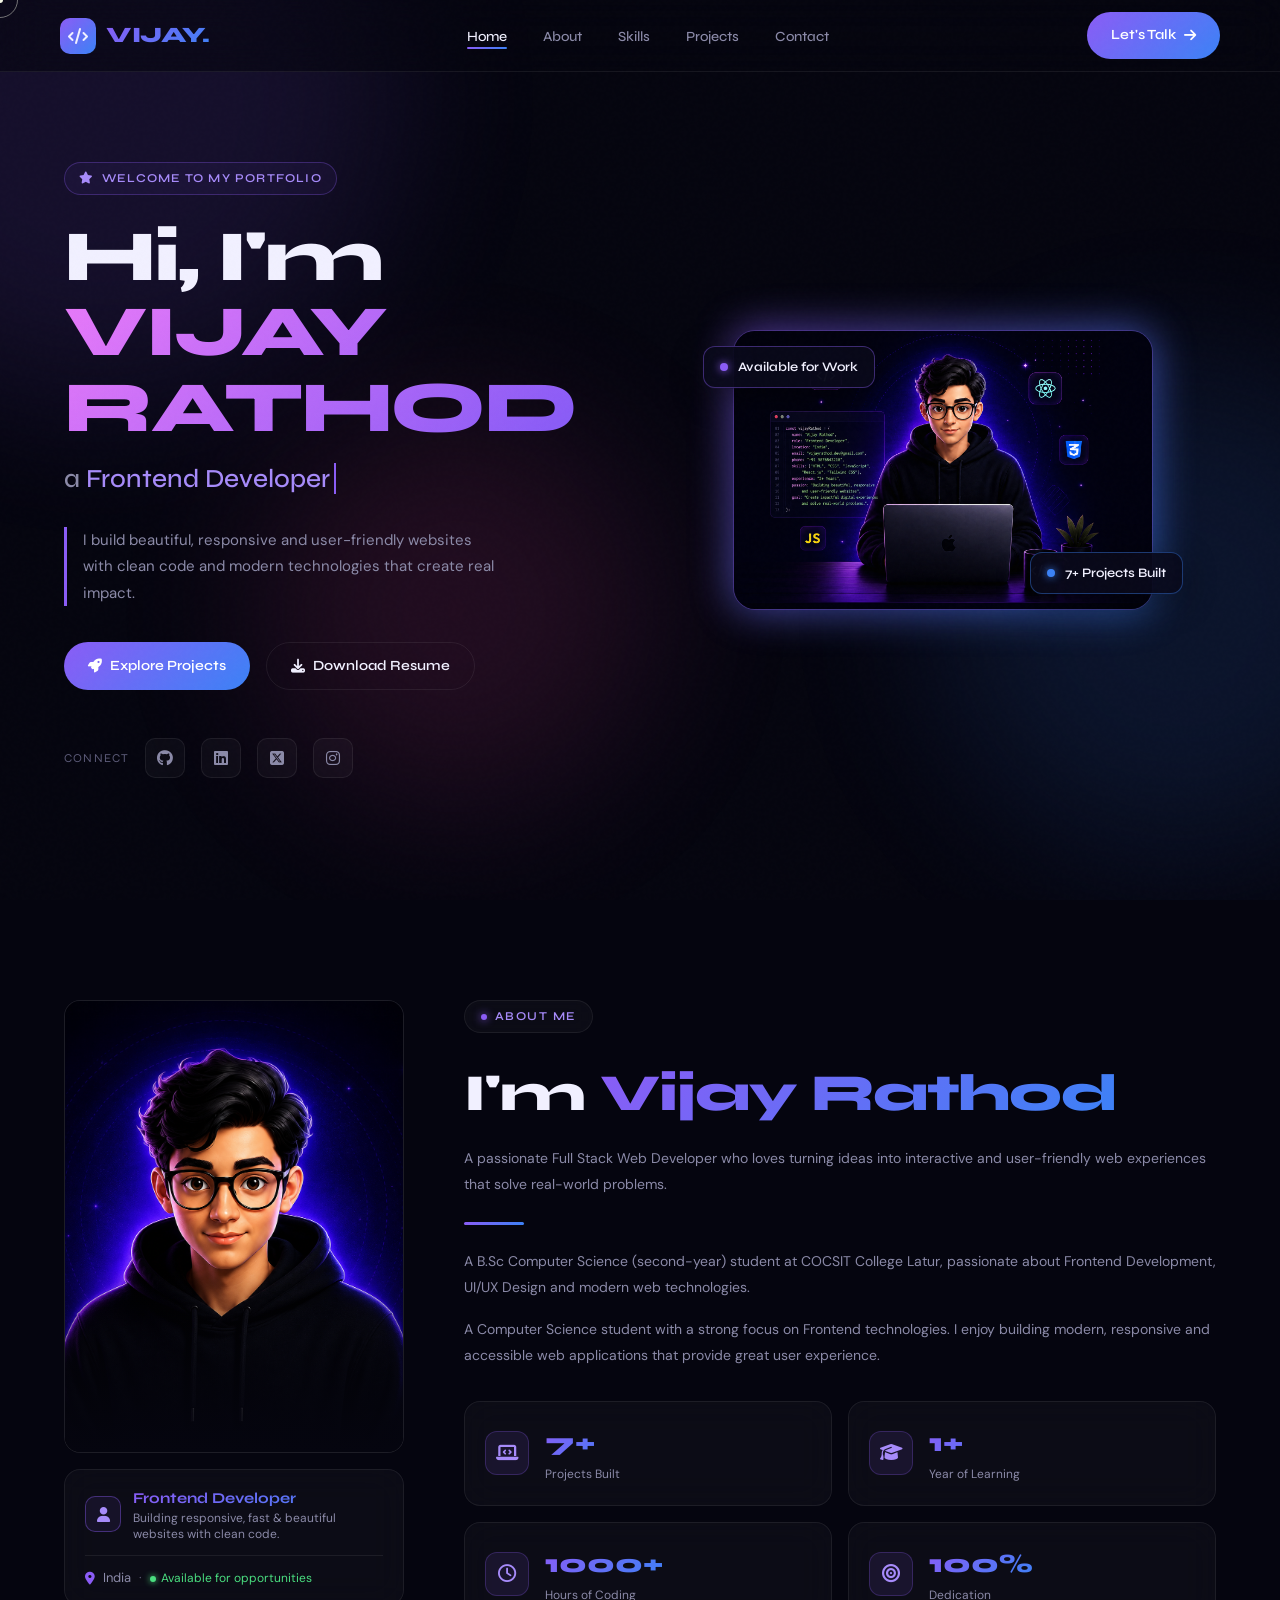
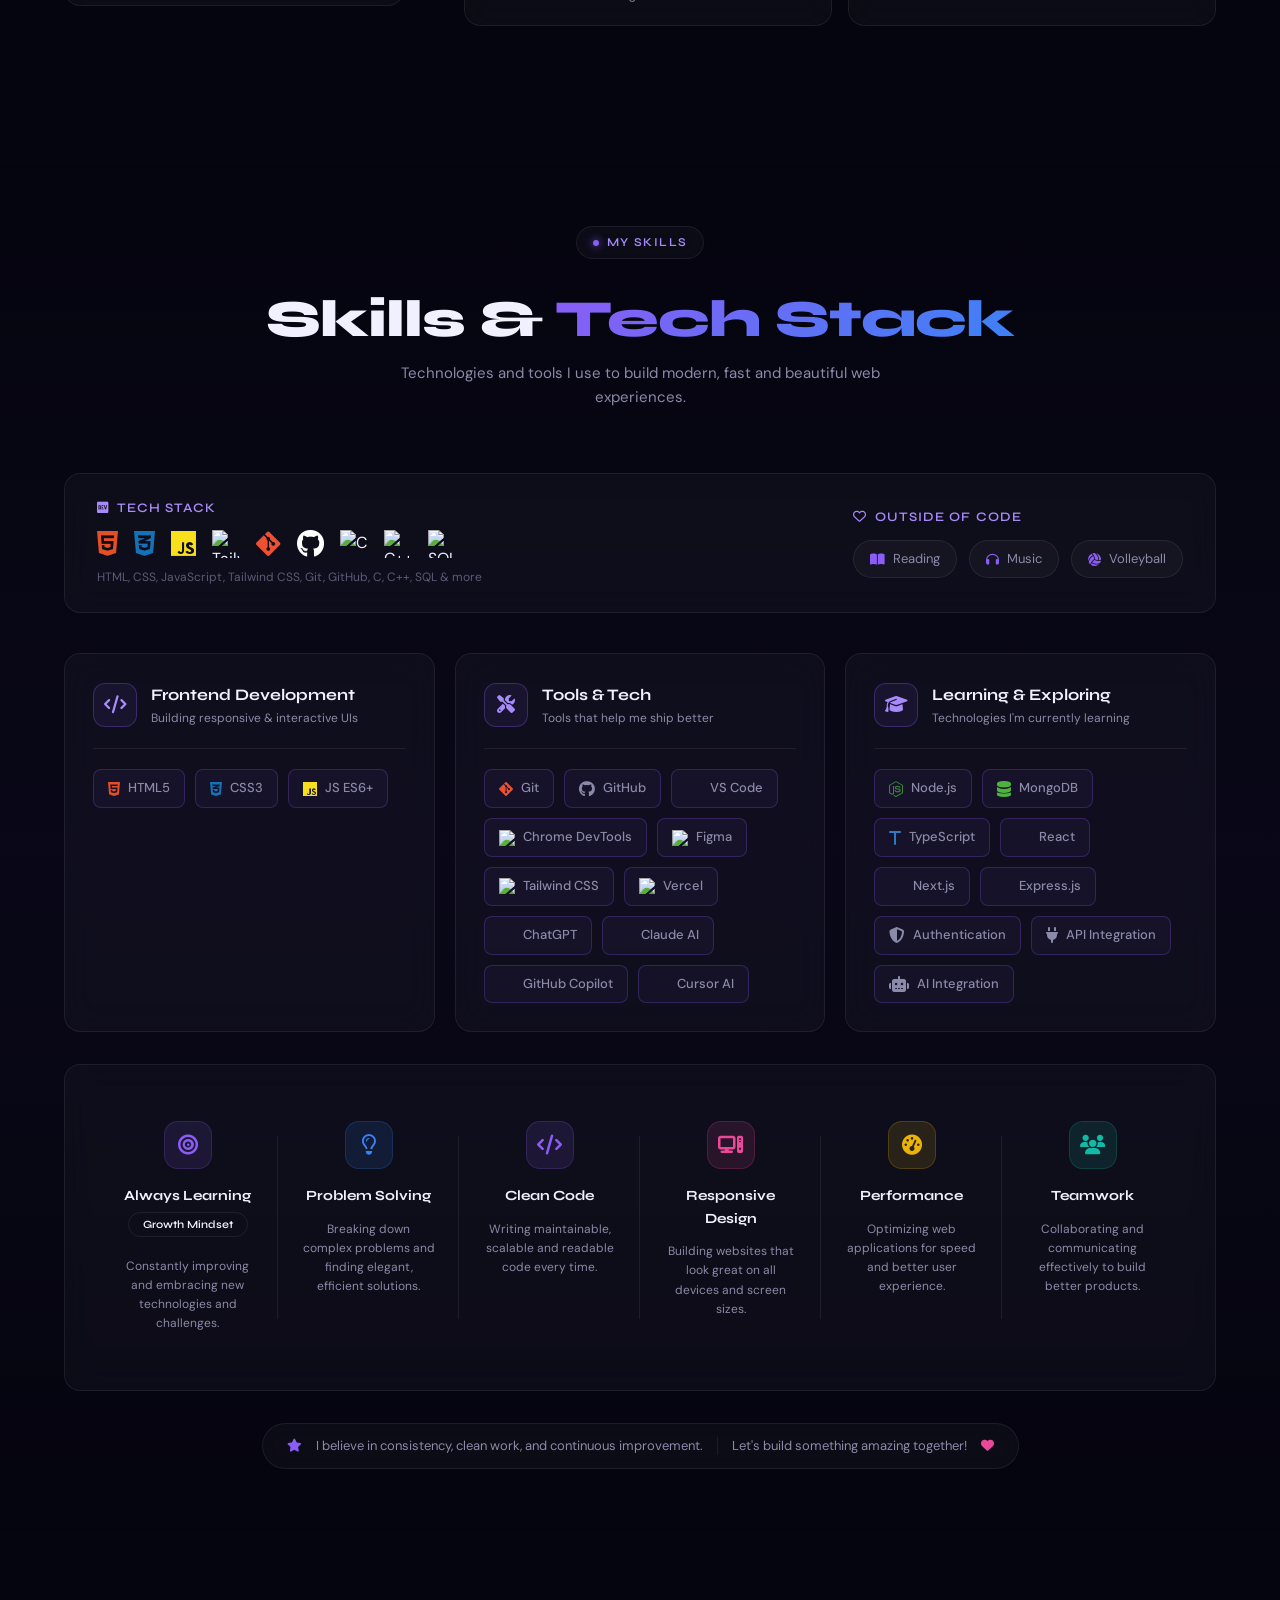
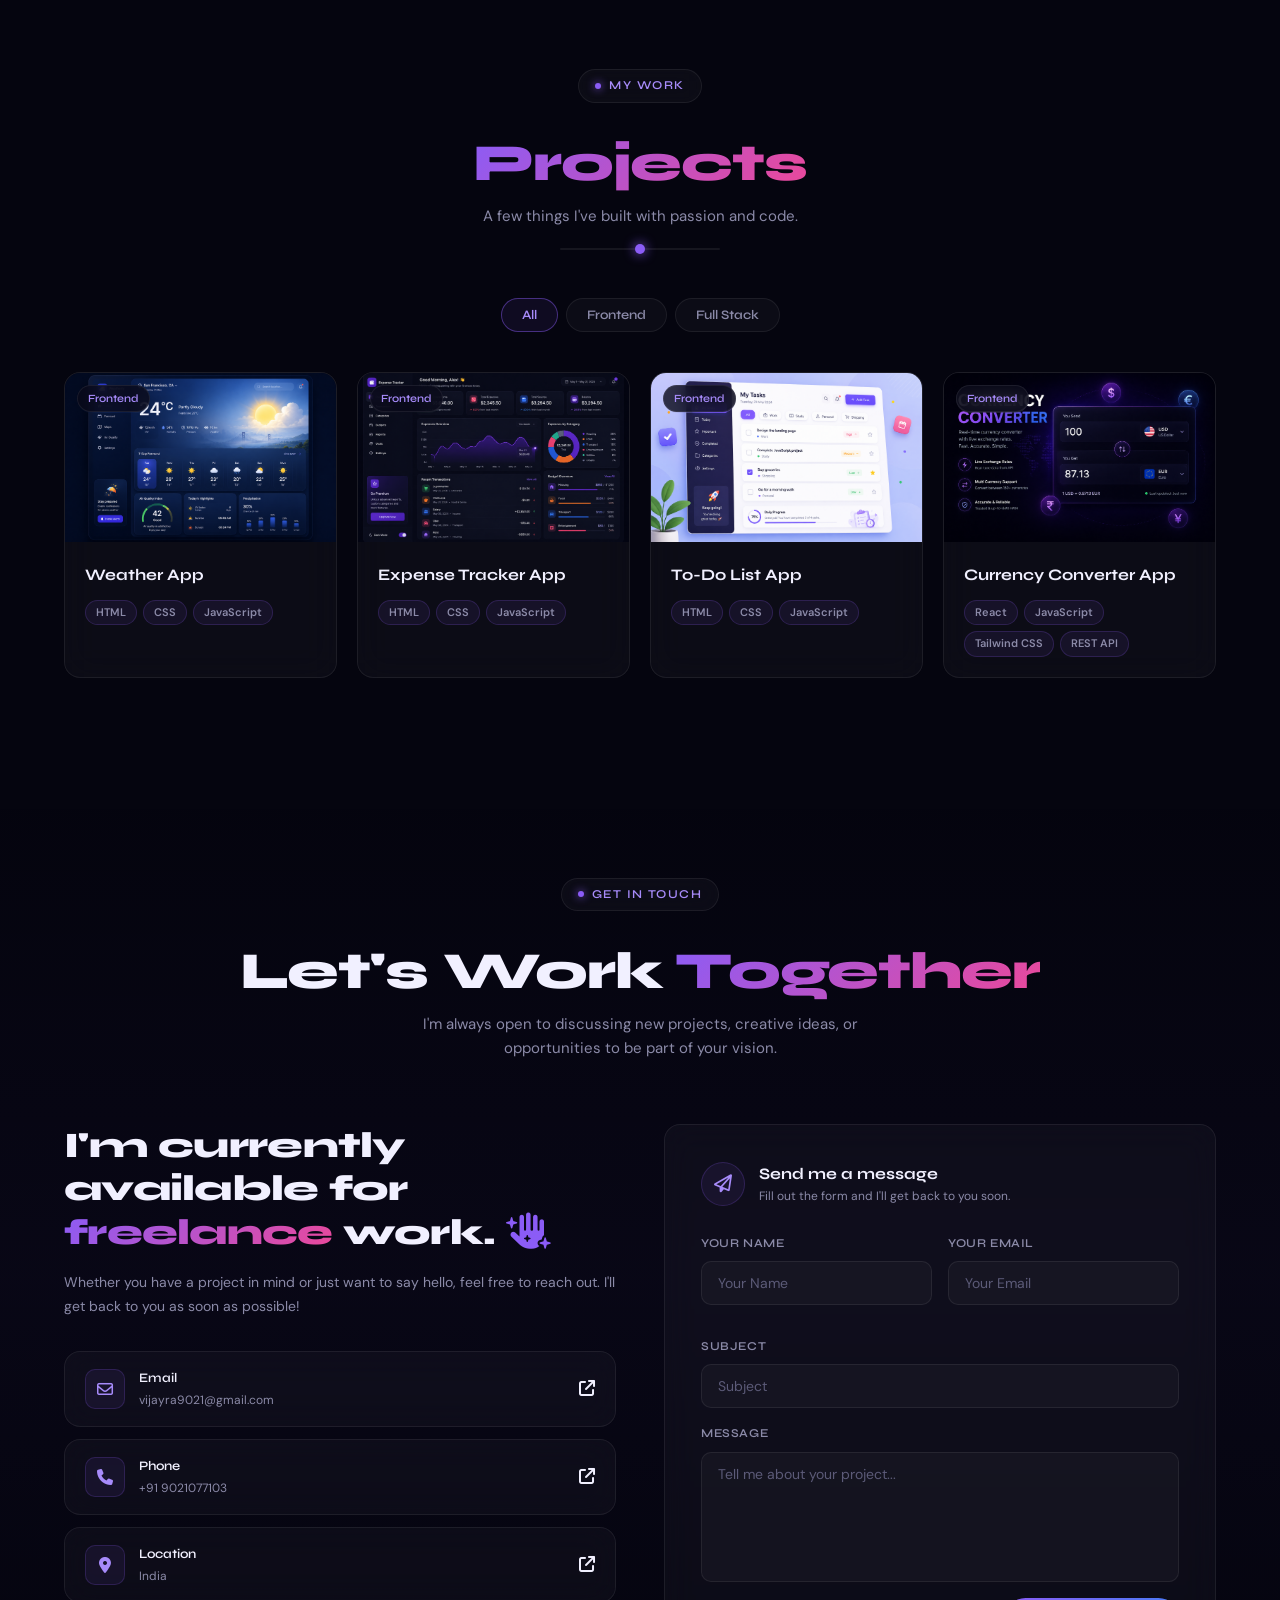
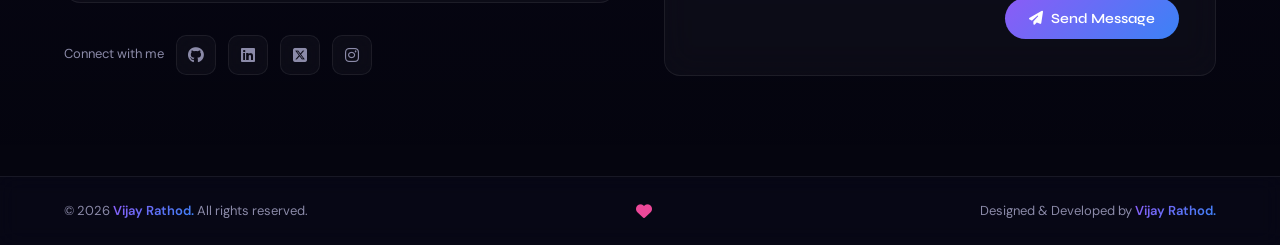
==== commit 63696396: "Add currency converter project" ====
--- a/index.html
+++ b/index.html
@@ -5,9 +5,8 @@
   <meta charset="UTF-8" />
   <meta name="viewport" content="width=device-width, initial-scale=1.0" />
   <meta name="google-site-verification" content="Qbcw9uBx4G6yeEZ1W-_FK7T23xykaPGc6-GHzXmXb5w" />
-  <meta
-  name="description"
-  content="Official portfolio of Vijay Rathod, a Frontend Developer building responsive websites using HTML, CSS, JavaScript and React.">
+  <meta name="description"
+    content="Official portfolio of Vijay Rathod, a Frontend Developer building responsive websites using HTML, CSS, JavaScript and React.">
   <title>Vijay Rathod | Frontend Developer Portfolio | HTML CSS JavaScript</title>
   <link rel="icon" type="image/png" href="favicon-logo.png">
   <link rel="preconnect" href="https://fonts.googleapis.com" />
@@ -82,7 +81,8 @@
               class="fa-brands fa-github"></i></a>
           <a href="https://www.linkedin.com/in/vijay-rathod-584b21375/" target="_blank" class="social-link"><i
               class="fa-brands fa-linkedin"></i></a>
-          <a href="https://x.com/devwithvijay" target="_blank" class="social-link"><i class="fa-brands fa-square-x-twitter"></i></a>
+          <a href="https://x.com/devwithvijay" target="_blank" class="social-link"><i
+              class="fa-brands fa-square-x-twitter"></i></a>
           <a href="https://www.instagram.com/vijay_r_05__/" target="_blank" class="social-link"><i
               class="fa-brands fa-instagram"></i></a>
         </div>
@@ -435,33 +435,6 @@
 
       <div class="project-grid stagger">
 
-        <!-- Card 1 -->
-        <div class="project-card card">
-          <div class="project-img">
-            <img src="calculator.png" alt="Calculator App"
-              onerror="this.style.background='linear-gradient(135deg,#1a0a3e,#0a1a3e)';this.style.minHeight='140px'" />
-            <span class="project-tag">Frontend</span>
-            <div class="project-overlay">
-              <button class="overlay-btn" title="Live Demo">
-
-                <a href="https://calculator-seven-henna-72.vercel.app/" target="_blank"><i
-                    class="fa-solid fa-arrow-up-right-from-square" target="_blank"></i></button></a>
-              <button class="overlay-btn" title="GitHub">
-                <a href="https://github.com/vijayrathod9021/calculator" target="_blank"><i
-                    class="fa-brands fa-github" target="_blank"></i></a>
-              </button>
-            </div>
-          </div>
-          <div class="project-info">
-            <h3>Calculator App</h3>
-            <div class="project-chips">
-              <span class="project-chip">HTML</span>
-              <span class="project-chip">CSS</span>
-              <span class="project-chip">JavaScript</span>
-            </div>
-          </div>
-        </div>
-
         <!-- Card 2 -->
         <div class="project-card card">
           <div class="project-img">
@@ -474,8 +447,8 @@
                     class="fa-solid fa-arrow-up-right-from-square" target="_blank"></i></a>
               </button>
               <button class="overlay-btn">
-                <a href="https://github.com/vijayrathod9021/Weather" target="_blank"><i
-                    class="fa-brands fa-github" target="_blank"></i></a>
+                <a href="https://github.com/vijayrathod9021/Weather" target="_blank"><i class="fa-brands fa-github"
+                    target="_blank"></i></a>
               </button>
             </div>
           </div>
@@ -507,7 +480,7 @@
             </div>
           </div>
           <div class="project-info">
-            <h3>Expense Tracker</h3>
+            <h3>Expense Tracker App</h3>
             <div class="project-chips">
               <span class="project-chip">HTML</span>
               <span class="project-chip">CSS</span>
@@ -543,6 +516,34 @@
           </div>
         </div>
 
+        <!-- Card 5 -->
+        <div class="project-card card">
+          <div class="project-img">
+            <img src="currency-converter.png" alt="Currency Converter App"
+              onerror="this.style.background='linear-gradient(135deg,#2a0a3e,#1a0a2e)';this.style.minHeight='140px'" />
+            <span class="project-tag">Frontend</span>
+            <div class="project-overlay">
+              <button class="overlay-btn">
+                <a href="https://currency-converter-five-sand.vercel.app/" target="_blank" rel="noopener noreferrer"><i
+                    class="fa-solid fa-arrow-up-right-from-square" target="_blank"></i></a>
+              </button>
+              <button class="overlay-btn">
+                <a href="https://github.com/vijayrathod9021/currency-converter" target="_blank"><i
+                    class="fa-brands fa-github" target="_blank"></i></a>
+              </button>
+            </div>
+          </div>
+          <div class="project-info">
+            <h3>Currency Converter App</h3>
+            <div class="project-chips">
+              <span class="project-chip">React</span>
+              <span class="project-chip">JavaScript</span>
+              <span class="project-chip">Tailwind CSS</span>
+              <span class="project-chip">REST API</span>
+            </div>
+          </div>
+        </div>
+
       </div>
     </div>
   </section>
@@ -609,10 +610,12 @@
 
           <div class="contact-socials">
             <span>Connect with me</span>
-            <a href="https://github.com/vijayrathod9021" target="_blank" class="social-link"><i class="fa-brands fa-github"></i></a>
+            <a href="https://github.com/vijayrathod9021" target="_blank" class="social-link"><i
+                class="fa-brands fa-github"></i></a>
             <a href="https://www.linkedin.com/in/vijay-rathod-584b21375/" target="_blank" class="social-link"><i
                 class="fa-brands fa-linkedin"></i></a>
-            <a href="https://x.com/devwithvijay" target="_blank" class="social-link"><i class="fa-brands fa-square-x-twitter" target="_blank"></i></a>
+            <a href="https://x.com/devwithvijay" target="_blank" class="social-link"><i
+                class="fa-brands fa-square-x-twitter" target="_blank"></i></a>
             <a href="https://www.instagram.com/vijay_r_05__/" target="_blank" class="social-link"><i
                 class="fa-brands fa-instagram" target="_blank"></i></a>
           </div>
--- a/style.css
+++ b/style.css
@@ -48,7 +48,6 @@
 }
 
 body {
-  /* cursor: none; */
   background: var(--bg);
   color: var(--text);
   font-family: var(--font-body);
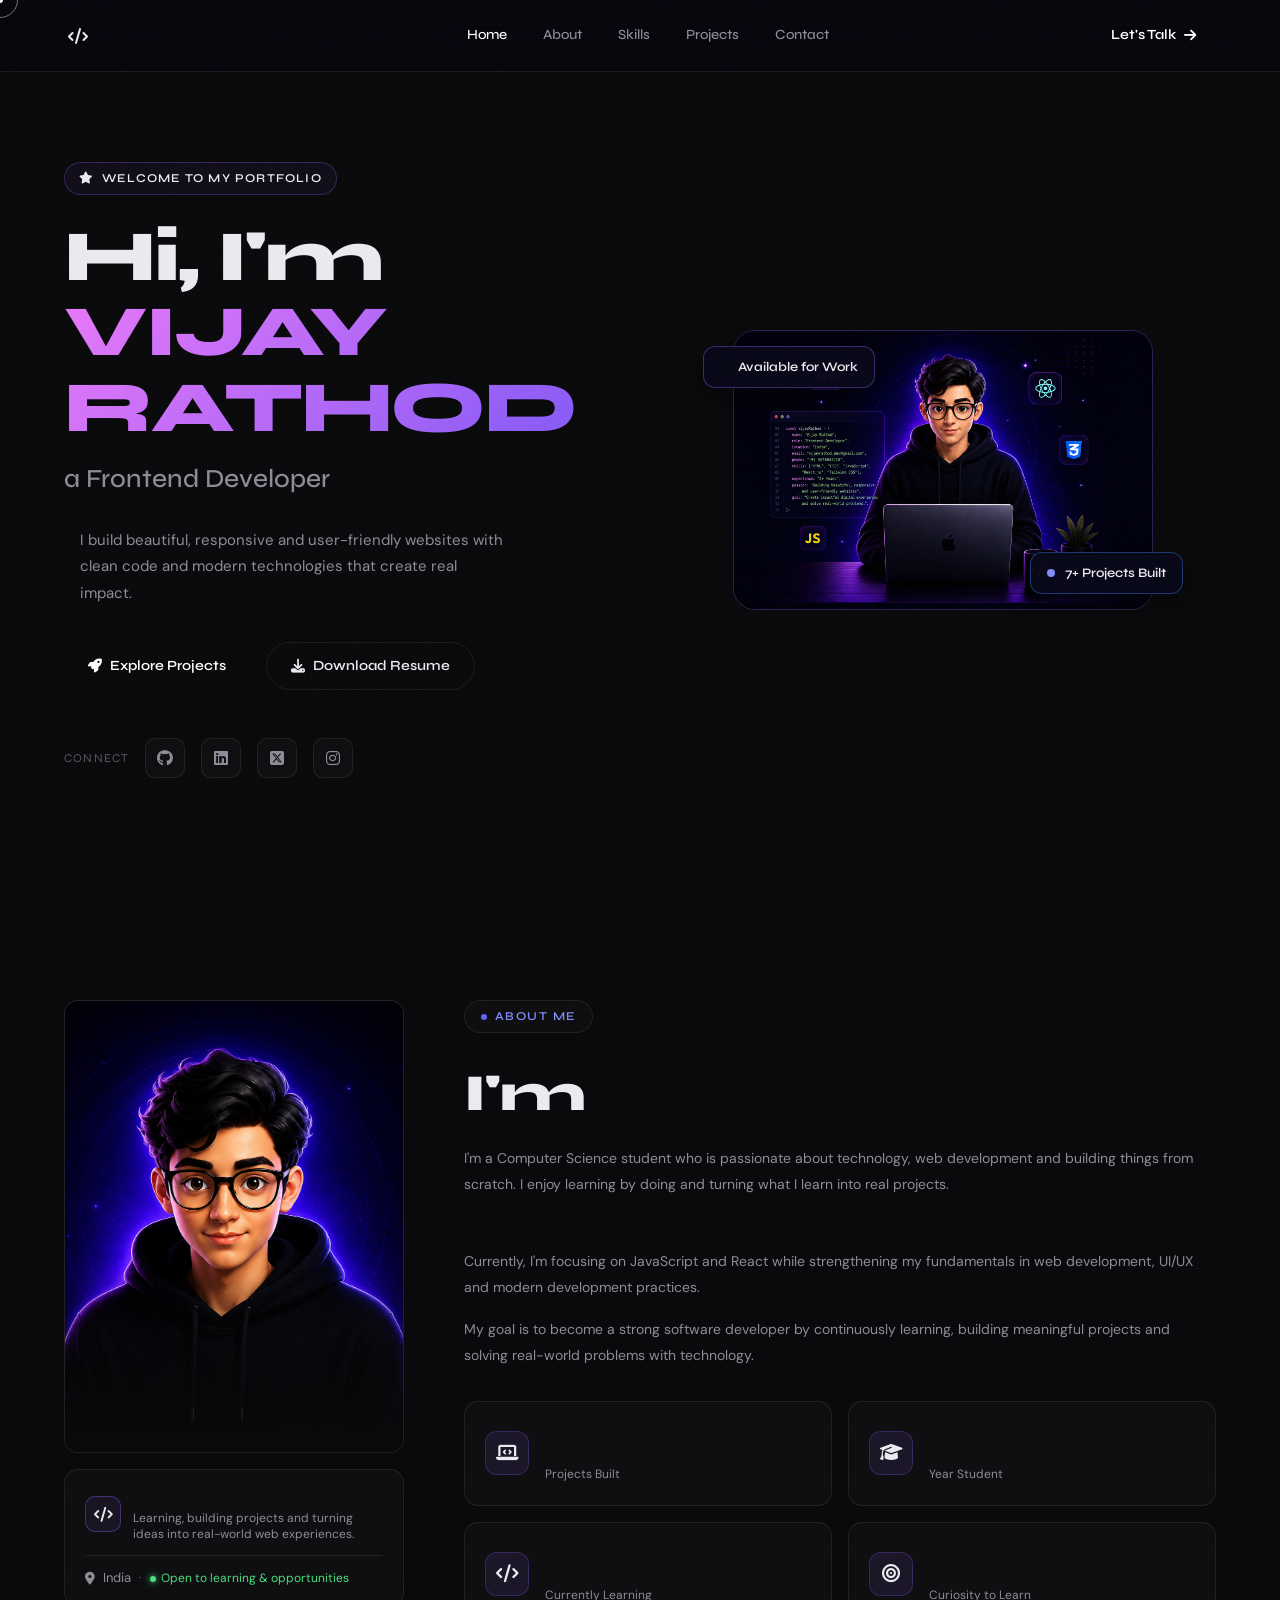
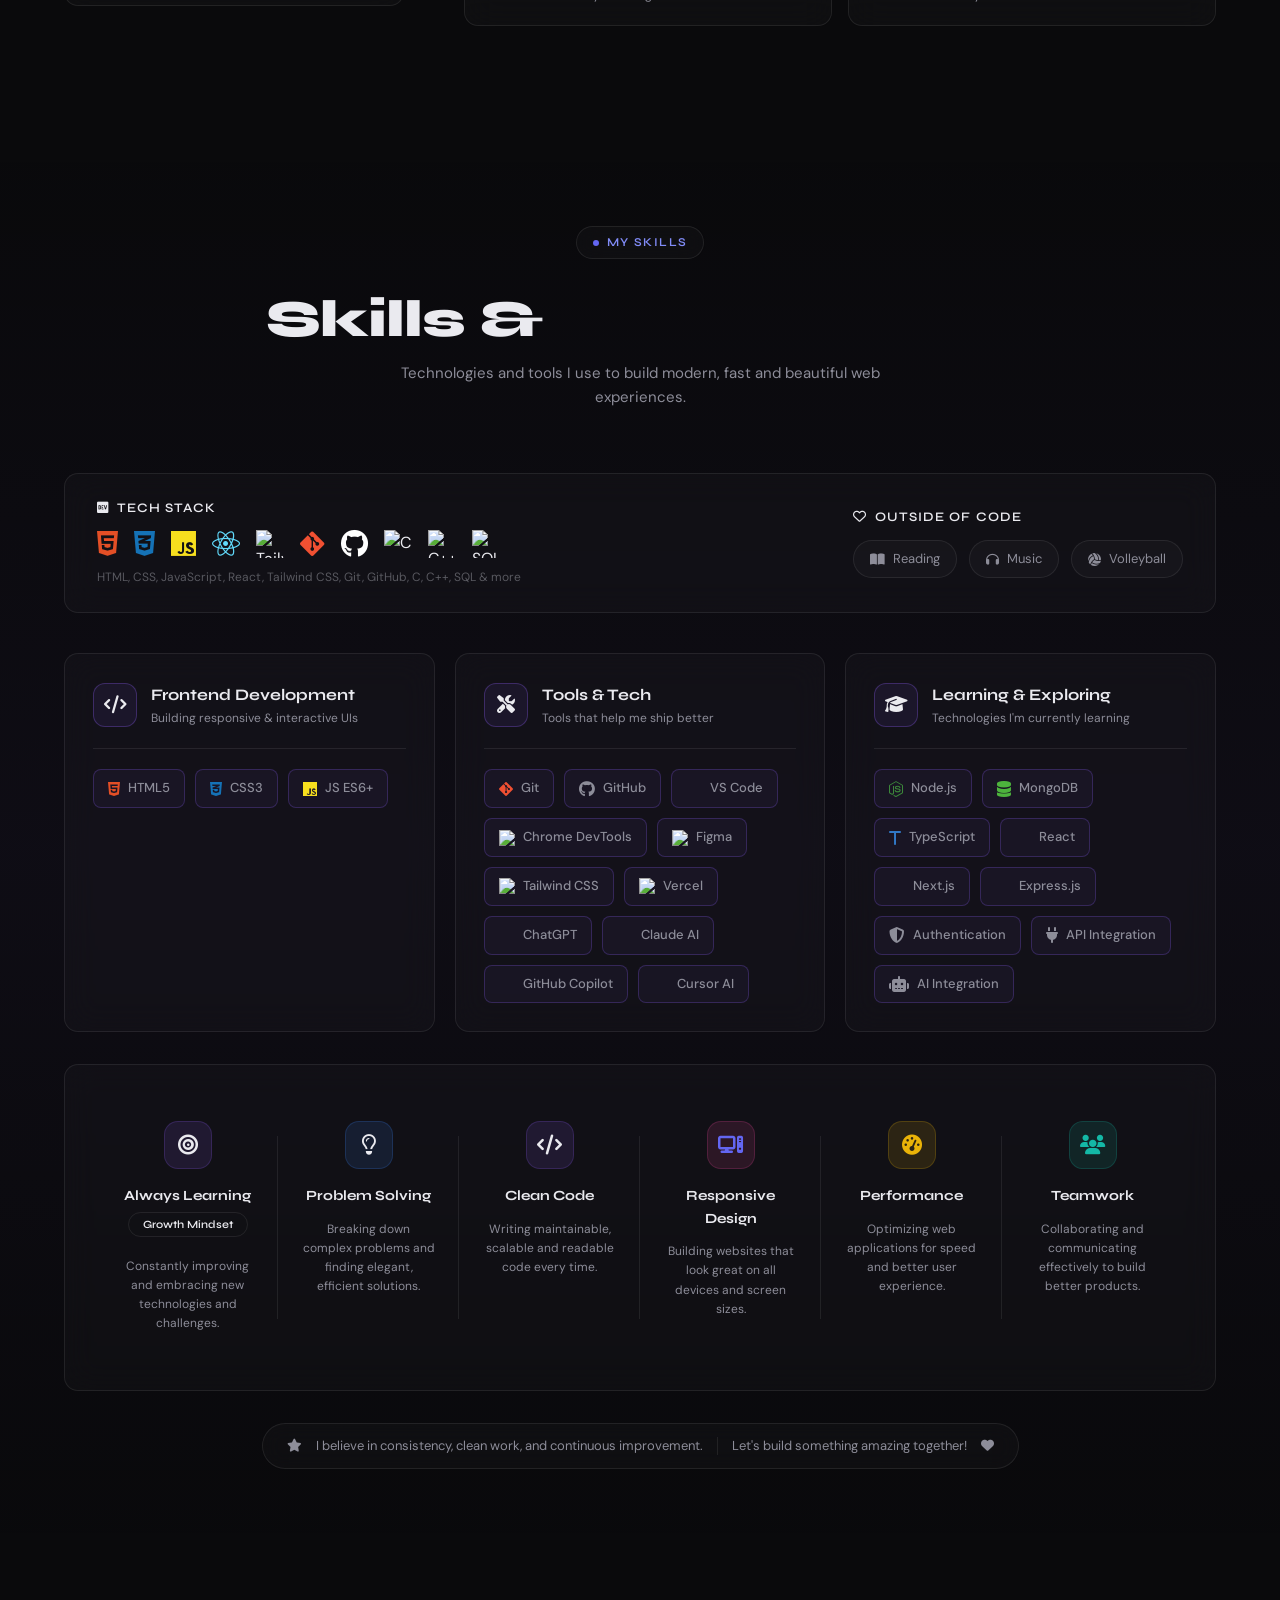
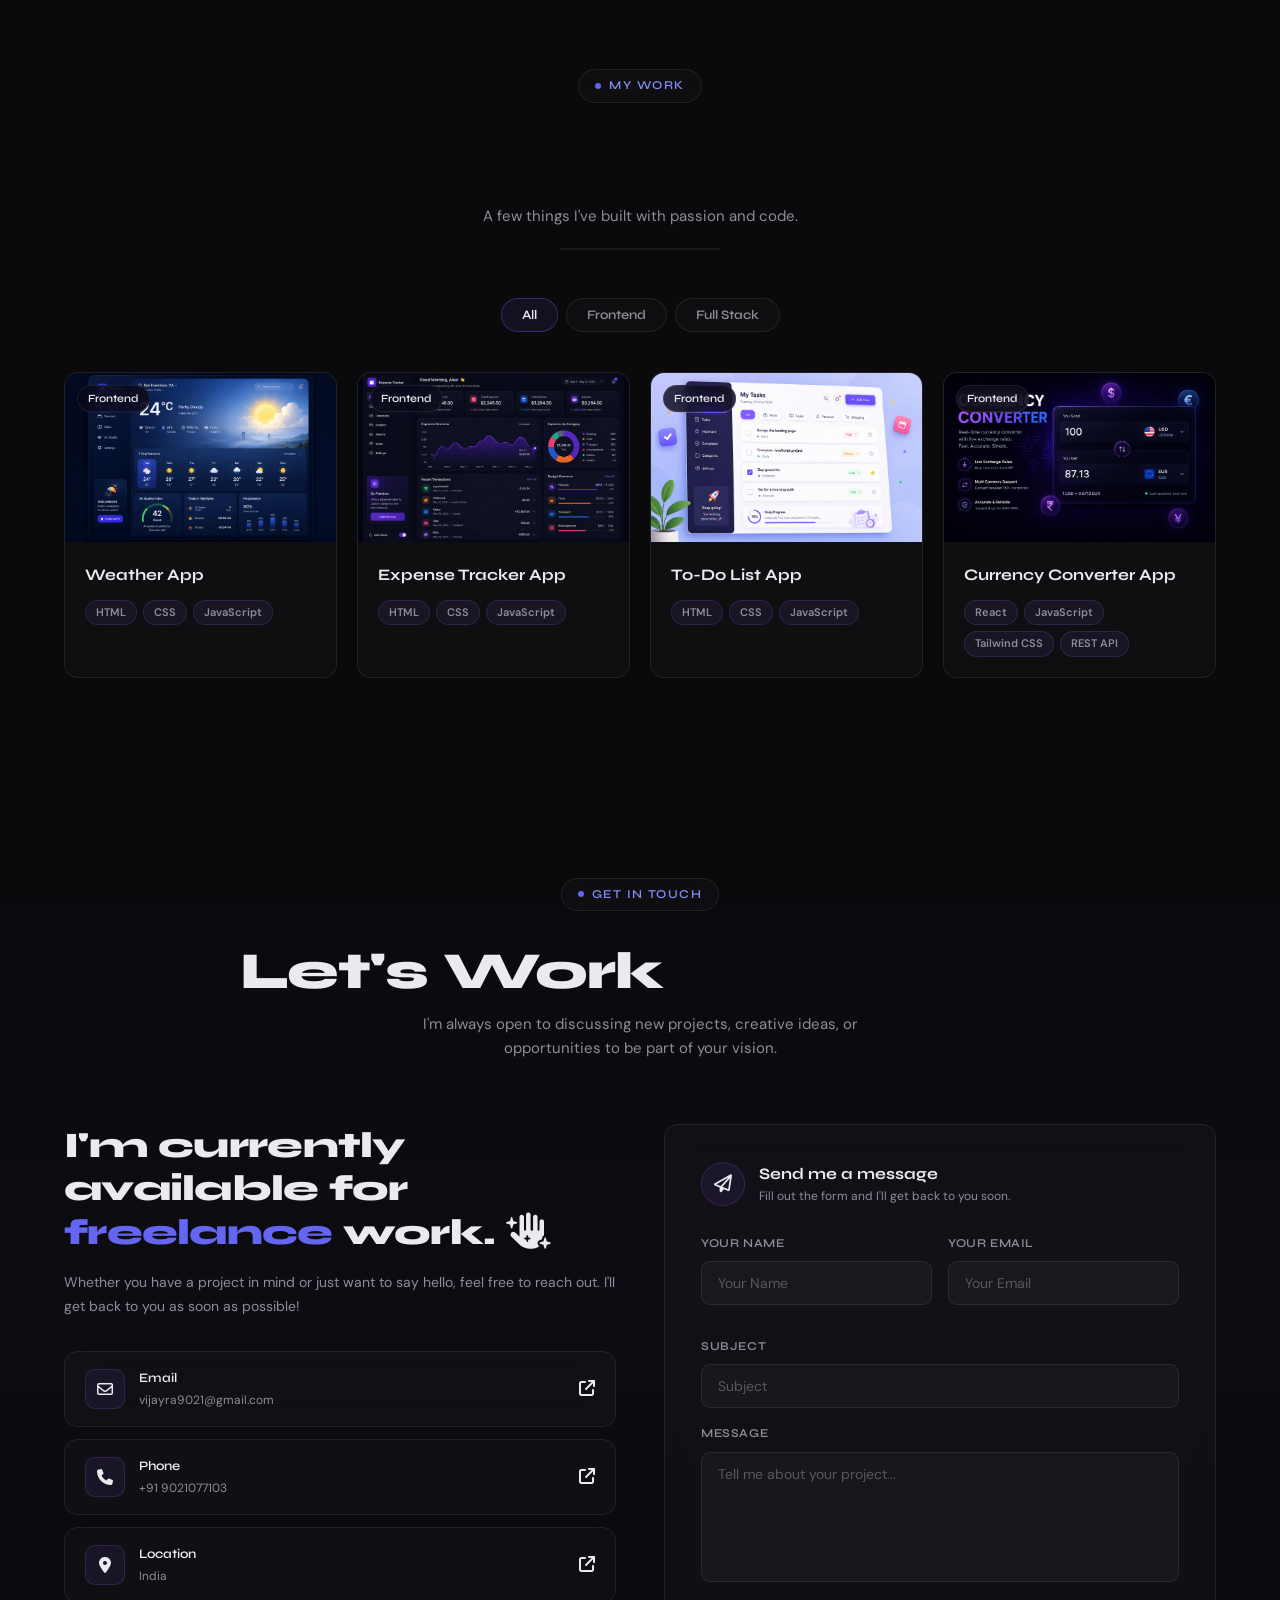
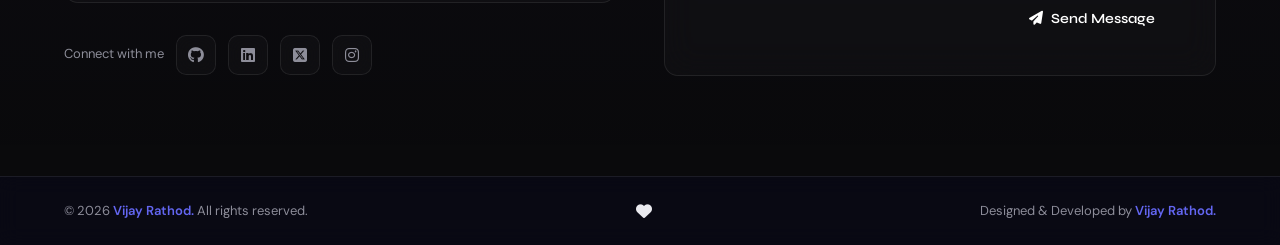
==== commit 01c57ebc: "Change headline" ====
--- a/index.html
+++ b/index.html
@@ -6,7 +6,7 @@
   <meta name="viewport" content="width=device-width, initial-scale=1.0" />
   <meta name="google-site-verification" content="Qbcw9uBx4G6yeEZ1W-_FK7T23xykaPGc6-GHzXmXb5w" />
   <meta name="description"
-    content="Official portfolio of Vijay Rathod, a Frontend Developer building responsive websites using HTML, CSS, JavaScript and React.">
+    content="Personal portfolio of Vijay Rathod, a Computer Science student passionate about web development, technology, UI/UX and building projects while learning.">
   <title>Vijay Rathod | Frontend Developer Portfolio | HTML CSS JavaScript</title>
   <link rel="icon" type="image/png" href="favicon-logo.png">
   <link rel="preconnect" href="https://fonts.googleapis.com" />
@@ -108,67 +108,134 @@
 
   <!-- ══════════════ ABOUT ══════════════ -->
   <section class="about" id="about">
+
     <div class="about-grid">
 
       <!-- Left -->
       <div class="about-left reveal reveal-left">
+
         <div class="img-card card">
           <img src="Developer-1.png" alt="Vijay Rathod"
             onerror="this.style.background='linear-gradient(135deg,#1a0a3e,#0a1a3e)';this.style.minHeight='320px';" />
         </div>
+
         <div class="about-info-card card">
+
           <div class="role-line">
-            <div class="role-icon"><i class="fa-solid fa-user"></i></div>
+            <div class="role-icon">
+              <i class="fa-solid fa-code"></i>
+            </div>
+
             <div class="role-text">
-              <h3>Frontend Developer</h3>
-              <p>Building responsive, fast &amp; beautiful websites with clean code.</p>
-            </div>
-          </div>
+              <h3>Computer Science Student</h3>
+              <p>
+                Learning, building projects and turning ideas into real-world web experiences.
+              </p>
+            </div>
+          </div>
+
           <div class="divider"></div>
+
           <div class="location-line">
             <i class="fa-solid fa-location-dot"></i>
             <span>India</span>
             <span style="color:var(--text-dim)">·</span>
-            <span class="available-dot">Available for opportunities</span>
-          </div>
-        </div>
-      </div>
+            <span class="available-dot">Open to learning & opportunities</span>
+          </div>
+
+        </div>
+      </div>
+
 
       <!-- Right -->
       <div class="about-right reveal reveal-right">
+
         <span class="section-label">About me</span>
-        <h2 class="section-title" style="margin:16px 0 24px">I'm <span class="grad-text">Vijay Rathod</span></h2>
+
+        <h2 class="section-title" style="margin:16px 0 24px">
+          I'm <span class="grad-text">Vijay Rathod</span>
+        </h2>
+
         <div class="about-body">
-          <p>A passionate Full Stack Web Developer who loves turning ideas into interactive and user-friendly web
-            experiences that solve real-world problems.</p>
+
+          <p>
+            I'm a Computer Science student who is passionate about technology,
+            web development and building things from scratch. I enjoy learning
+            by doing and turning what I learn into real projects.
+          </p>
+
           <div class="about-divider"></div>
-          <p>A B.Sc Computer Science (second-year) student at COCSIT College Latur, passionate about Frontend
-            Development, UI/UX Design and modern web technologies.</p>
-          <p>A Computer Science student with a strong focus on Frontend technologies. I enjoy building modern,
-            responsive and accessible web applications that provide great user experience.</p>
-        </div>
+
+          <p>
+            Currently, I'm focusing on JavaScript and React while strengthening
+            my fundamentals in web development, UI/UX and modern development
+            practices.
+          </p>
+
+          <p>
+            My goal is to become a strong software developer by continuously
+            learning, building meaningful projects and solving real-world
+            problems with technology.
+          </p>
+
+        </div>
+
 
         <div class="stats-grid stagger">
+
           <div class="stat-card card">
-            <div class="stat-icon"><i class="fa-solid fa-laptop-code"></i></div>
-            <div><span class="stat-num">7+</span><span class="stat-label">Projects Built</span></div>
-          </div>
+            <div class="stat-icon">
+              <i class="fa-solid fa-laptop-code"></i>
+            </div>
+
+            <div>
+              <span class="stat-num">7+</span>
+              <span class="stat-label">Projects Built</span>
+            </div>
+          </div>
+
+
           <div class="stat-card card">
-            <div class="stat-icon"><i class="fa-solid fa-graduation-cap"></i></div>
-            <div><span class="stat-num">1+</span><span class="stat-label">Year of Learning</span></div>
-          </div>
+            <div class="stat-icon">
+              <i class="fa-solid fa-graduation-cap"></i>
+            </div>
+
+            <div>
+              <span class="stat-num">2nd</span>
+              <span class="stat-label">Year Student</span>
+            </div>
+          </div>
+
+
           <div class="stat-card card">
-            <div class="stat-icon"><i class="fa-regular fa-clock"></i></div>
-            <div><span class="stat-num">1000+</span><span class="stat-label">Hours of Coding</span></div>
-          </div>
+            <div class="stat-icon">
+              <i class="fa-solid fa-code"></i>
+            </div>
+
+            <div>
+              <span class="stat-num">JS</span>
+              <span class="stat-label">Currently Learning</span>
+            </div>
+          </div>
+
+
           <div class="stat-card card">
-            <div class="stat-icon"><i class="fa-solid fa-bullseye"></i></div>
-            <div><span class="stat-num">100%</span><span class="stat-label">Dedication</span></div>
-          </div>
-        </div>
+            <div class="stat-icon">
+              <i class="fa-solid fa-bullseye"></i>
+            </div>
+
+            <div>
+              <span class="stat-num">∞</span>
+              <span class="stat-label">Curiosity to Learn</span>
+            </div>
+          </div>
+
+        </div>
+
       </div>
 
     </div>
+
   </section>
 
 
@@ -184,37 +251,83 @@
 
       <!-- Tech banner -->
       <div class="tech-banner card reveal">
+
         <div class="tech-banner-left">
-          <h4><i class="fa-brands fa-dev"></i> &nbsp;Tech Stack</h4>
+
+          <h4>
+            <i class="fa-brands fa-dev"></i> &nbsp;Tech Stack
+          </h4>
+
           <div class="tech-icons">
+
+            <!-- HTML -->
             <i class="fa-brands fa-html5 tech-icon" style="color:#e34f26" title="HTML5"></i>
+
+            <!-- CSS -->
             <i class="fa-brands fa-css3-alt tech-icon" style="color:#1572b6" title="CSS3"></i>
+
+            <!-- JavaScript -->
             <i class="fa-brands fa-js tech-icon" style="color:#f7df1e" title="JavaScript"></i>
+
+            <!-- React -->
+            <i class="fa-brands fa-react tech-icon" style="color:#61dafb" title="React"></i>
+
+            <!-- Tailwind CSS -->
             <img src="https://www.vectorlogo.zone/logos/tailwindcss/tailwindcss-icon.svg" alt="Tailwind CSS"
               class="tech-icon-img" title="Tailwind CSS" />
+
+            <!-- Git -->
             <i class="fa-brands fa-git-alt tech-icon" style="color:#f05032" title="Git"></i>
+
+            <!-- GitHub -->
             <i class="fa-brands fa-github tech-icon" style="color:#fff" title="GitHub"></i>
+
+            <!-- C -->
             <img src="https://cdn.jsdelivr.net/gh/devicons/devicon/icons/c/c-original.svg" alt="C" class="tech-icon-img"
               title="C" />
+
+            <!-- C++ -->
             <img src="https://cdn.jsdelivr.net/gh/devicons/devicon/icons/cplusplus/cplusplus-original.svg" alt="C++"
               class="tech-icon-img" title="C++" />
+
+            <!-- SQL -->
             <img src="https://cdn.jsdelivr.net/gh/devicons/devicon/icons/mysql/mysql-original.svg" alt="SQL"
               class="tech-icon-img" title="SQL" />
-          </div>
-          <p style="font-size:12px;color:var(--text-dim);margin-top:10px;">HTML, CSS, JavaScript, Tailwind CSS,
-            Git, GitHub, C, C++, SQL &amp; more</p>
-        </div>
+
+          </div>
+
+          <p style="font-size:12px;color:var(--text-dim);margin-top:10px;">
+            HTML, CSS, JavaScript, React, Tailwind CSS, Git, GitHub, C, C++, SQL &amp; more
+          </p>
+
+        </div>
+
+
         <div>
+
           <h4
             style="font-family:var(--font-display);font-size:13px;font-weight:600;color:var(--purple-2);margin-bottom:12px;text-transform:uppercase;letter-spacing:0.08em;">
             <i class="fa-regular fa-heart"></i> &nbsp;Outside of Code
           </h4>
+
           <div class="interests">
-            <span class="interest-tag"><i class="fa-solid fa-book-open"></i> Reading</span>
-            <span class="interest-tag"><i class="fa-solid fa-headphones"></i> Music</span>
-            <span class="interest-tag"><i class="fa-solid fa-volleyball"></i> Volleyball</span>
-          </div>
-        </div>
+
+            <span class="interest-tag">
+              <i class="fa-solid fa-book-open"></i> Reading
+            </span>
+
+            <span class="interest-tag">
+              <i class="fa-solid fa-headphones"></i> Music
+            </span>
+
+            <span class="interest-tag">
+              <i class="fa-solid fa-volleyball"></i> Volleyball
+            </span>
+
+          </div>
+
+        </div>
+
       </div>
 
       <!-- Skill cards -->
--- a/style.css
+++ b/style.css
@@ -1,7 +1,7 @@
 /* ═══════════════════════════════════════════════
        CSS CUSTOM PROPERTIES
     ═══════════════════════════════════════════════ */
-:root {
+/* :root {
   --bg: #05050f;
   --bg-2: #09091a;
   --bg-card: rgba(255, 255, 255, 0.03);
@@ -21,6 +21,27 @@
   --radius: 16px;
   --radius-sm: 10px;
   --ease: cubic-bezier(0.23, 1, 0.32, 1);
+} */
+
+:root {
+  --bg: #0a0a0c;
+  --bg-2: #101013;
+  --bg-card: rgba(255, 255, 255, 0.025);
+  --border: rgba(255, 255, 255, 0.08);
+  --border-glow: rgba(99, 102, 241, 0.35);
+
+  --accent: #6366f1;
+  --accent-soft: #818cf8;
+
+  --text: #eaeaef;
+  --text-muted: #8d8d99;
+  --text-dim: #58585f;
+
+  --font-display: 'Syne', sans-serif;
+  --font-body: 'DM Sans', sans-serif;
+  --radius: 14px;
+  --radius-sm: 9px;
+  --ease: cubic-bezier(0.16, 1, 0.3, 1);
 }
 
 .overlay-btn a {
@@ -250,7 +271,8 @@
   font-weight: 600;
   letter-spacing: 0.12em;
   text-transform: uppercase;
-  color: var(--purple-2);
+  /* color: var(--purple-2); */
+  color: var(--accent-soft);
   font-family: var(--font-display);
   backdrop-filter: blur(10px);
 }
@@ -260,7 +282,8 @@
   width: 6px;
   height: 6px;
   border-radius: 50%;
-  background: var(--purple);
+  background: var(--accent);
+  /* background: var(--purple); */
   box-shadow: 0 0 8px var(--purple);
   animation: pulse 2s ease-in-out infinite;
 }
@@ -442,23 +465,25 @@
   font-weight: 500;
   color: var(--text-muted);
   position: relative;
-  transition: color 0.3s;
+  display: inline-block;
+  padding: 8px 0;
+  transition: color 0.25s ease;
 }
 
 nav ul li a::after {
   content: '';
   position: absolute;
-  bottom: -4px;
   left: 0;
+  bottom: 2px;
   width: 0;
   height: 2px;
   background: var(--grad);
-  border-radius: 2px;
+  border-radius: 999px;
   transition: width 0.3s var(--ease);
 }
 
 nav ul li a:hover {
-  color: var(--text);
+  color: #ffffff;
 }
 
 nav ul li a:hover::after {
@@ -466,7 +491,7 @@
 }
 
 nav ul li a.active {
-  color: var(--text);
+  color: #ffffff;
 }
 
 nav ul li a.active::after {
@@ -793,7 +818,8 @@
 }
 
 .badge-projects .dot {
-  background: var(--blue);
+  background: var(--accent-soft);
+  /* background: var(--blue); */
   box-shadow: 0 0 8px var(--blue);
 }
 
@@ -1297,7 +1323,7 @@
 
 .good-icon-3 {
   background: rgba(236, 72, 153, 0.12);
-  color: var(--pink);
+  color: var(--accent);
   border: 1px solid rgba(236, 72, 153, 0.2);
 }
 
@@ -1614,7 +1640,7 @@
 }
 
 .contact-left h2 span {
-  background: var(--grad-2);
+  background: var(--accent);
   -webkit-background-clip: text;
   -webkit-text-fill-color: transparent;
   background-clip: text;
@@ -1830,7 +1856,7 @@
 }
 
 footer p span {
-  background: var(--grad);
+  background: var(--accent);
   -webkit-background-clip: text;
   -webkit-text-fill-color: transparent;
   background-clip: text;
@@ -2630,8 +2656,8 @@
   height: 52px;
   border-color: rgba(255, 255, 255, 0.75);
   background: rgba(255, 255, 255, 0.06);
-  backdrop-filter: blur(2px);
-  -webkit-backdrop-filter: blur(2px);
+  backdrop-filter: blur(1px);
+  -webkit-backdrop-filter: blur(1px);
 }
 
 /* ── Click ripple ── */
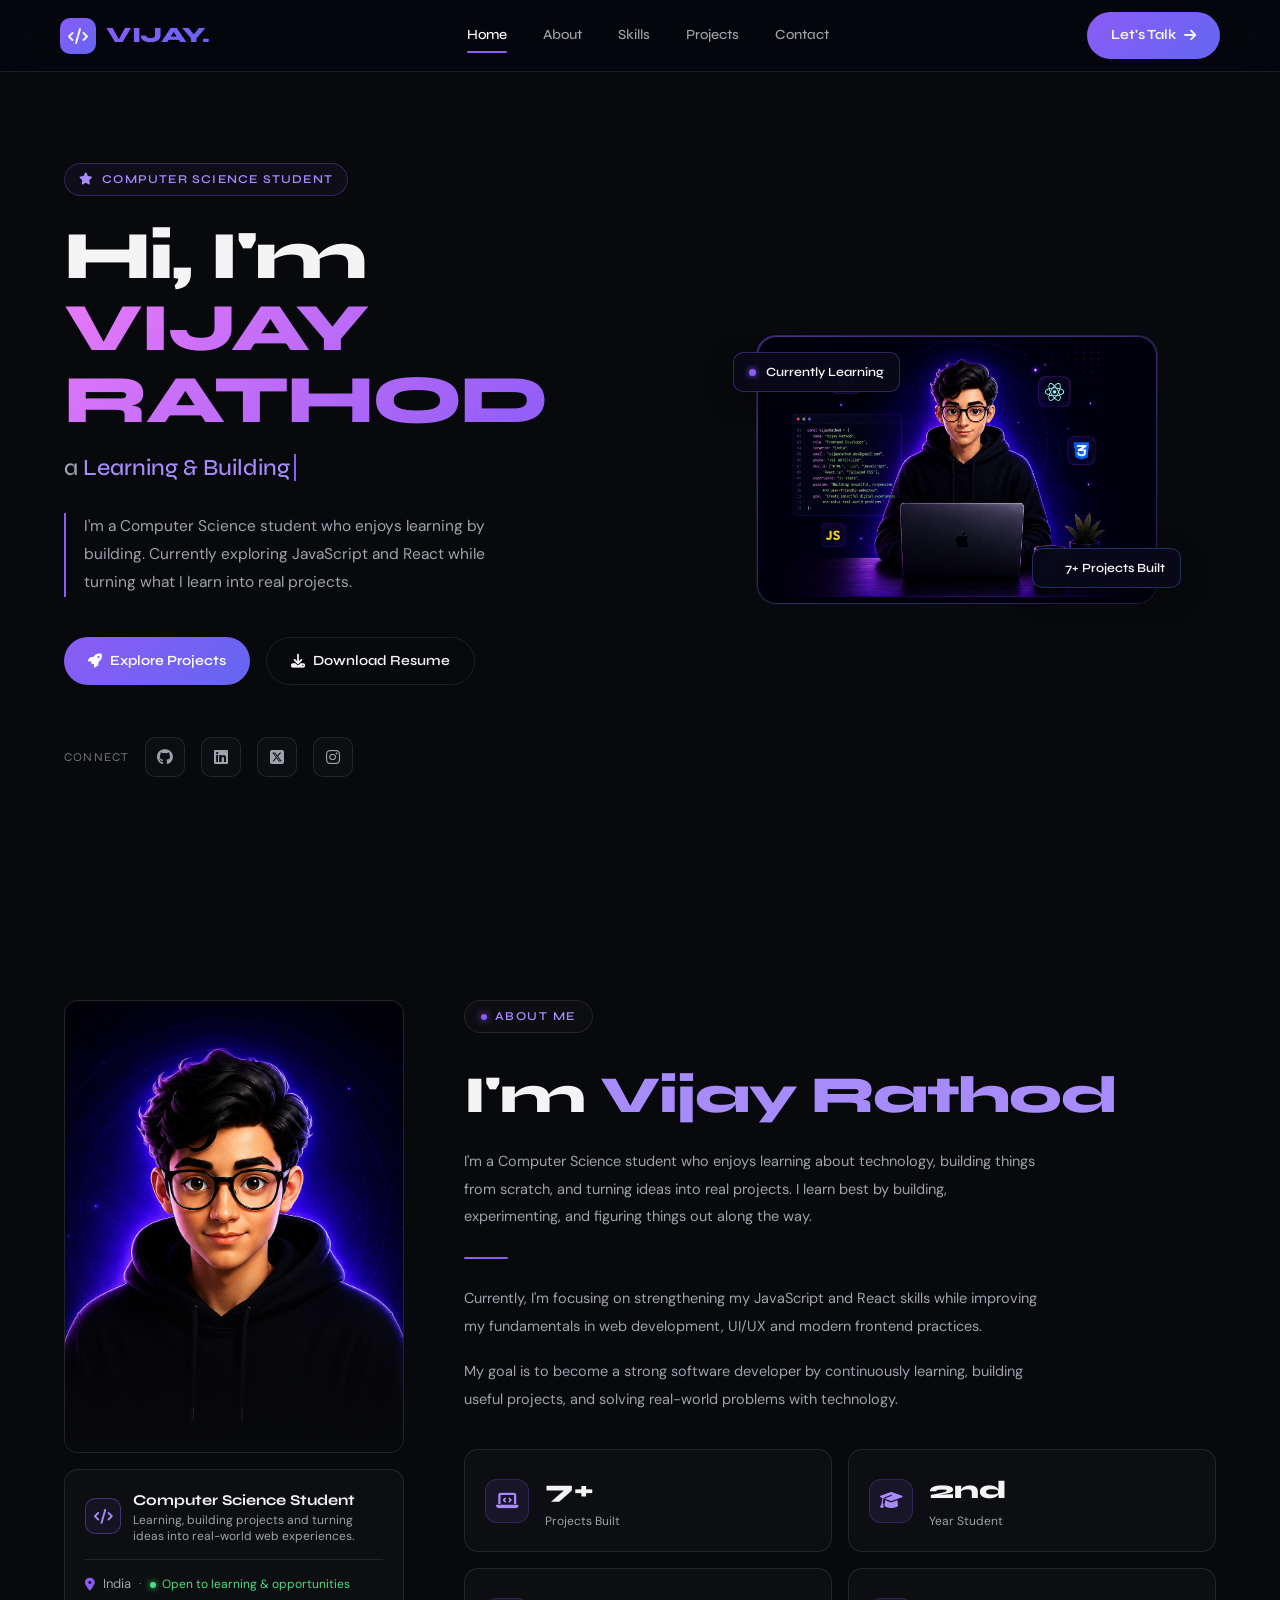
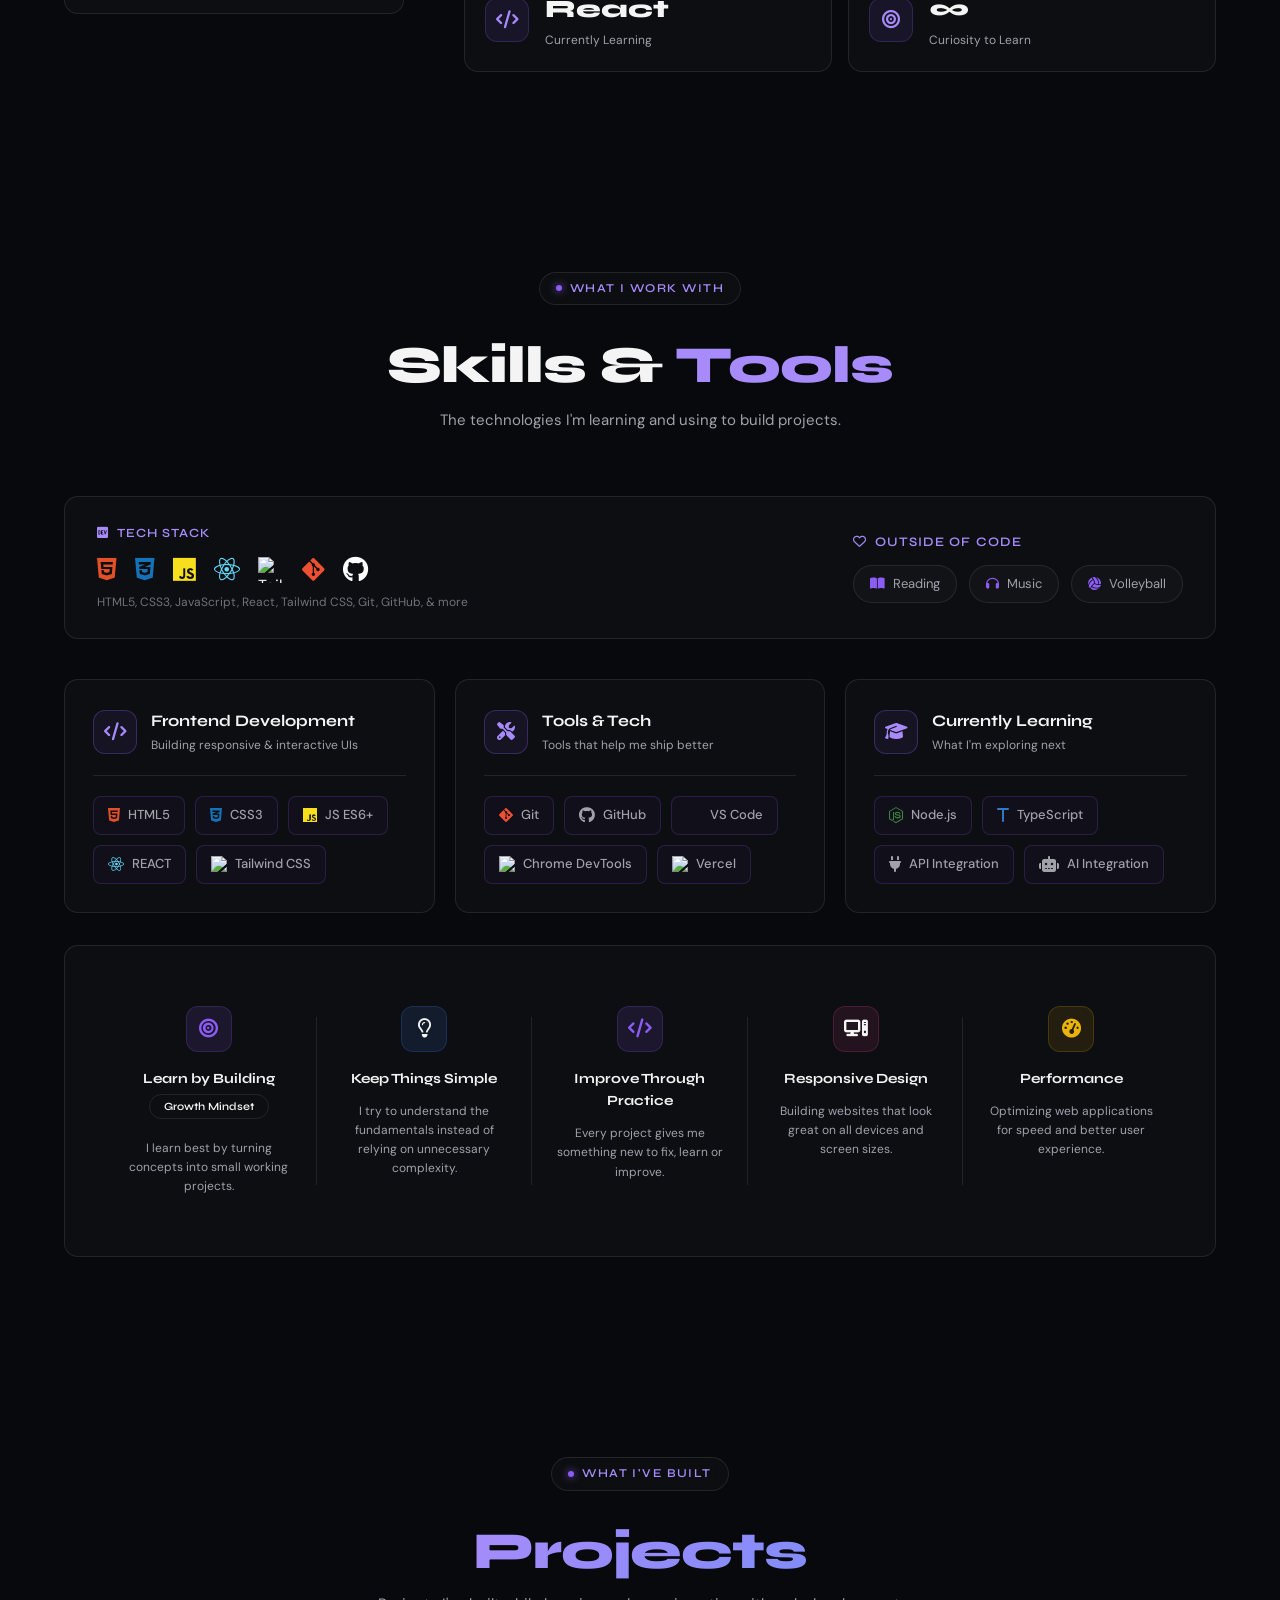
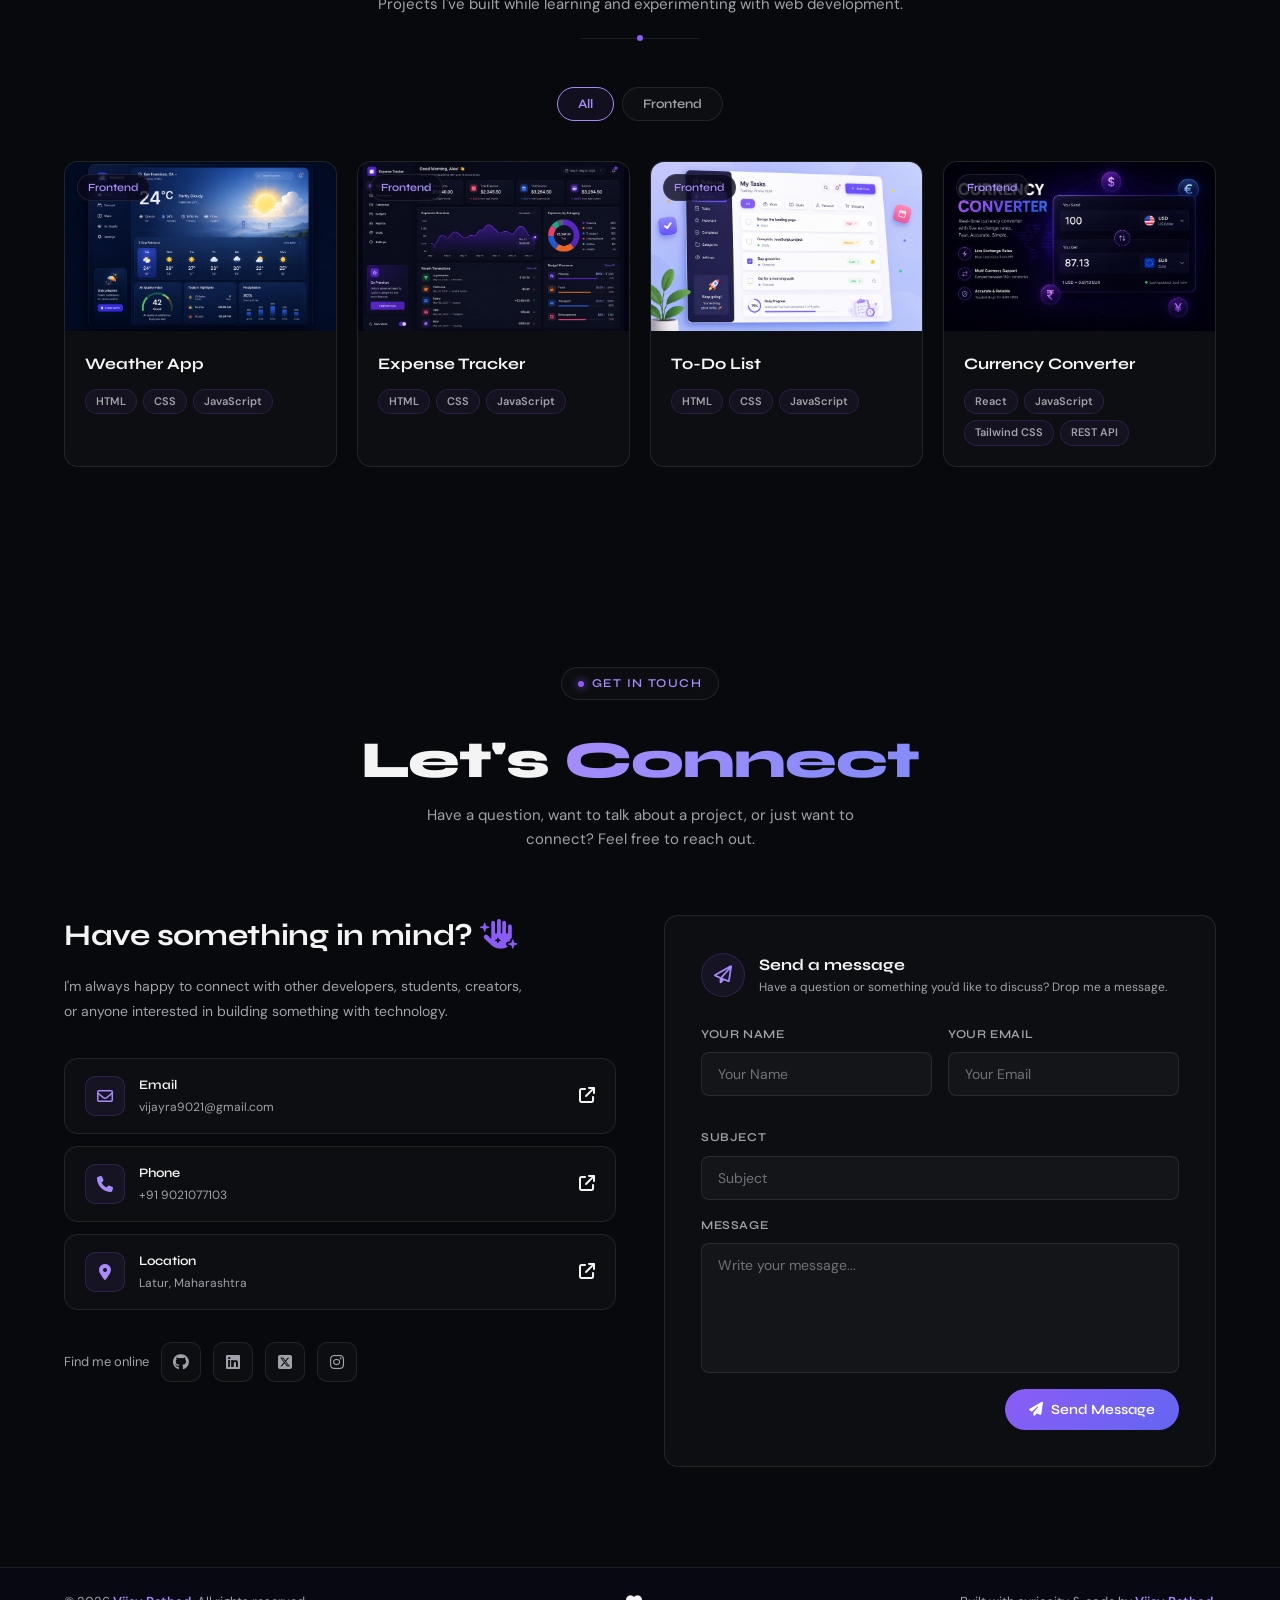
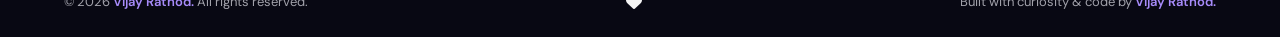
==== commit cf090d9a: "Polish portfolio design" ====
--- a/index.html
+++ b/index.html
@@ -7,7 +7,7 @@
   <meta name="google-site-verification" content="Qbcw9uBx4G6yeEZ1W-_FK7T23xykaPGc6-GHzXmXb5w" />
   <meta name="description"
     content="Personal portfolio of Vijay Rathod, a Computer Science student passionate about web development, technology, UI/UX and building projects while learning.">
-  <title>Vijay Rathod | Frontend Developer Portfolio | HTML CSS JavaScript</title>
+  <title>Vijay Rathod | Web Developer in Progress | HTML CSS JavaScript & React</title>
   <link rel="icon" type="image/png" href="favicon-logo.png">
   <link rel="preconnect" href="https://fonts.googleapis.com" />
   <link rel="preconnect" href="https://fonts.gstatic.com" crossorigin />
@@ -60,11 +60,12 @@
     <div class="hero-grid">
       <!-- Left -->
       <div class="hero-content">
-        <div class="hero-label"><i class="fa-solid fa-star"></i> Welcome to my Portfolio</div>
+        <div class="hero-label"><i class="fa-solid fa-star"></i> Computer Science Student</div>
         <h1>Hi, I'm <span class="name">VIJAY RATHOD</span></h1>
-        <div class="hero-role">a <span class="typing" id="typingText">Frontend Developer</span></div>
-        <p class="hero-desc">I build beautiful, responsive and user-friendly websites with clean code and modern
-          technologies that create real impact.</p>
+        <div class="hero-role">a <span class="typing" id="typingText">Learning & Building for the Web</span></div>
+        <p class="hero-desc">I'm a Computer Science student who enjoys learning by building.
+          Currently exploring JavaScript and React while turning what I learn
+          into real projects.</p>
         <div class="hero-btns">
           <a href="#projects" class="btn-primary"><i class="fa-solid fa-rocket"></i> Explore Projects</a>
           <a href="Vijay-Rathod-Resume.pdf" download class="btn-outline">
@@ -93,7 +94,7 @@
         <div class="hero-img-wrap">
           <div class="float-badge badge-available">
             <div class="dot"></div>
-            Available for Work
+            Currently Learning
           </div>
           <img src="Developer-2.png" alt="Vijay Rathod"
             onerror="this.style.background='linear-gradient(135deg,#1a0a3e,#0a1a3e)';this.style.minHeight='420px';" />
@@ -153,29 +154,29 @@
         <span class="section-label">About me</span>
 
         <h2 class="section-title" style="margin:16px 0 24px">
-          I'm <span class="grad-text">Vijay Rathod</span>
+          I'm <span class="accent">Vijay Rathod</span>
         </h2>
 
         <div class="about-body">
 
           <p>
-            I'm a Computer Science student who is passionate about technology,
-            web development and building things from scratch. I enjoy learning
-            by doing and turning what I learn into real projects.
+            I'm a Computer Science student who enjoys learning about technology,
+            building things from scratch, and turning ideas into real projects.
+            I learn best by building, experimenting, and figuring things out along
+            the way.
           </p>
 
           <div class="about-divider"></div>
 
           <p>
-            Currently, I'm focusing on JavaScript and React while strengthening
-            my fundamentals in web development, UI/UX and modern development
-            practices.
+            Currently, I'm focusing on strengthening my JavaScript and React skills
+            while improving my fundamentals in web development, UI/UX and modern
+            frontend practices.
           </p>
 
           <p>
-            My goal is to become a strong software developer by continuously
-            learning, building meaningful projects and solving real-world
-            problems with technology.
+            My goal is to become a strong software developer by continuously learning,
+            building useful projects, and solving real-world problems with technology.
           </p>
 
         </div>
@@ -213,7 +214,7 @@
             </div>
 
             <div>
-              <span class="stat-num">JS</span>
+              <span class="stat-num">React</span>
               <span class="stat-label">Currently Learning</span>
             </div>
           </div>
@@ -244,9 +245,9 @@
     <div class="skills-inner">
 
       <div class="skills-header reveal">
-        <span class="section-label">My Skills</span>
-        <h2 class="section-title" style="margin-top:16px">Skills &amp; <span class="grad-text">Tech Stack</span></h2>
-        <p>Technologies and tools I use to build modern, fast and beautiful web experiences.</p>
+        <span class="section-label">What I Work With</span>
+        <h2 class="section-title" style="margin-top:16px">Skills &amp; <span class="accent">Tools</span></h2>
+        <p>The technologies I'm learning and using to build projects.</p>
       </div>
 
       <!-- Tech banner -->
@@ -282,22 +283,10 @@
             <!-- GitHub -->
             <i class="fa-brands fa-github tech-icon" style="color:#fff" title="GitHub"></i>
 
-            <!-- C -->
-            <img src="https://cdn.jsdelivr.net/gh/devicons/devicon/icons/c/c-original.svg" alt="C" class="tech-icon-img"
-              title="C" />
-
-            <!-- C++ -->
-            <img src="https://cdn.jsdelivr.net/gh/devicons/devicon/icons/cplusplus/cplusplus-original.svg" alt="C++"
-              class="tech-icon-img" title="C++" />
-
-            <!-- SQL -->
-            <img src="https://cdn.jsdelivr.net/gh/devicons/devicon/icons/mysql/mysql-original.svg" alt="SQL"
-              class="tech-icon-img" title="SQL" />
-
           </div>
 
           <p style="font-size:12px;color:var(--text-dim);margin-top:10px;">
-            HTML, CSS, JavaScript, React, Tailwind CSS, Git, GitHub, C, C++, SQL &amp; more
+            HTML5, CSS3, JavaScript, React, Tailwind CSS, Git, GitHub, &amp; more
           </p>
 
         </div>
@@ -346,6 +335,13 @@
             <span class="skill-chip"><i class="fa-brands fa-html5" style="color:#e34f26"></i> HTML5</span>
             <span class="skill-chip"><i class="fa-brands fa-css3-alt" style="color:#1572b6"></i> CSS3</span>
             <span class="skill-chip"><i class="fa-brands fa-js" style="color:#f7df1e"></i> JS ES6+</span>
+            <span class="skill-chip"><i class="fa-brands fa-react tech-icon" style="color:#61dafb" title="React"></i>
+              REACT</span>
+            <!-- Tailwind CSS -->
+            <div class="skill-chip">
+              <img src="https://www.vectorlogo.zone/logos/tailwindcss/tailwindcss-icon.svg" alt="Tailwind CSS">
+              <span>Tailwind CSS</span>
+            </div>
           </div>
         </div>
 
@@ -375,49 +371,12 @@
               <span>Chrome DevTools</span>
             </div>
 
-            <!-- Figma -->
-            <div class="skill-chip">
-              <img src="https://cdn.jsdelivr.net/gh/devicons/devicon/icons/figma/figma-original.svg" alt="Figma">
-              <span>Figma</span>
-            </div>
-
-            <!-- Tailwind CSS -->
-            <div class="skill-chip">
-              <img src="https://www.vectorlogo.zone/logos/tailwindcss/tailwindcss-icon.svg" alt="Tailwind CSS">
-              <span>Tailwind CSS</span>
-            </div>
-
             <!-- Vercel -->
             <div class="skill-chip">
               <img src="https://www.svgrepo.com/show/327408/logo-vercel.svg" alt="Vercel">
               <span>Vercel</span>
             </div>
 
-            <!-- ChatGPT -->
-            <div class="skill-chip">
-              <img src="https://upload.wikimedia.org/wikipedia/commons/0/04/ChatGPT_logo.svg" alt="">
-              <span>ChatGPT</span>
-            </div>
-
-            <!-- Claude -->
-            <div class="skill-chip">
-              <img src="https://registry.npmmirror.com/@lobehub/icons-static-png/latest/files/dark/claude-color.png"
-                alt="">
-              <span>Claude AI</span>
-            </div>
-
-            <!-- GitHub Copilot -->
-            <div class="skill-chip">
-              <img src="https://github.githubassets.com/images/modules/site/copilot/copilot.png" alt="">
-              <span>GitHub Copilot</span>
-            </div>
-
-            <!-- Cursor -->
-            <div class="skill-chip">
-              <img src="https://registry.npmmirror.com/@lobehub/icons-static-png/latest/files/dark/cursor-color.png"
-                alt="">
-              <span>Cursor AI</span>
-            </div>
           </div>
         </div>
 
@@ -425,38 +384,15 @@
           <div class="skill-card-header">
             <div class="skill-card-icon"><i class="fa-solid fa-graduation-cap"></i></div>
             <div>
-              <h3>Learning &amp; Exploring</h3>
-              <p>Technologies I'm currently learning</p>
+              <h3>Currently Learning</h3>
+              <p>What I'm exploring next</p>
             </div>
           </div>
           <div class="skill-card-divider"></div>
           <div class="skill-chips">
             <span class="skill-chip"><i class="fa-brands fa-node-js" style="color:#3c873a"></i> Node.js</span>
-            <span class="skill-chip"><i class="fa-solid fa-database" style="color:#4db33d"></i> MongoDB</span>
+            
             <span class="skill-chip"><i class="fa-solid fa-t" style="color:#3178c6"></i> TypeScript</span>
-            <!-- React -->
-            <div class="skill-chip">
-              <img src="https://cdn.jsdelivr.net/gh/devicons/devicon/icons/react/react-original.svg" alt="">
-              <span>React</span>
-            </div>
-
-            <!-- Next.js -->
-            <div class="skill-chip">
-              <img src="https://cdn.jsdelivr.net/gh/devicons/devicon/icons/nextjs/nextjs-original.svg" alt="">
-              <span>Next.js</span>
-            </div>
-
-            <!-- Express.js -->
-            <div class="skill-chip">
-              <img src="https://cdn.jsdelivr.net/gh/devicons/devicon/icons/express/express-original.svg" alt="">
-              <span>Express.js</span>
-            </div>
-
-            <!-- Authentication -->
-            <div class="skill-chip">
-              <i class="fa-solid fa-shield-halved"></i>
-              <span>Authentication</span>
-            </div>
 
             <!-- API -->
             <div class="skill-chip">
@@ -480,23 +416,23 @@
           <div class="good-at-item">
             <div class="good-icon good-icon-1"><i class="fa-solid fa-bullseye"></i></div>
             <div>
-              <h4>Always Learning</h4>
+              <h4>Learn by Building</h4>
               <button class="btn-outline"
                 style="padding:5px 14px;font-size:11px;margin:4px auto 8px;border-radius:50px;">Growth Mindset</button>
             </div>
-            <p>Constantly improving and embracing new technologies and challenges.</p>
+            <p>I learn best by turning concepts into small working projects.</p>
           </div>
           <div class="good-at-item">
             <div class="good-icon good-icon-2"><i class="fa-regular fa-lightbulb"></i></div>
-            <h4>Problem Solving</h4>
-            <p>Breaking down complex problems and finding elegant, efficient solutions.</p>
+            <h4>Keep Things Simple</h4>
+            <p>I try to understand the fundamentals instead of relying on unnecessary complexity.</p>
           </div>
           <div class="good-at-item">
             <div class="good-icon"
               style="background:rgba(139,92,246,0.12);color:var(--purple);border:1px solid rgba(139,92,246,0.2)"><i
                 class="fa-solid fa-code"></i></div>
-            <h4>Clean Code</h4>
-            <p>Writing maintainable, scalable and readable code every time.</p>
+            <h4>Improve Through Practice</h4>
+            <p>Every project gives me something new to fix, learn or improve.</p>
           </div>
           <div class="good-at-item">
             <div class="good-icon good-icon-3"><i class="fa-solid fa-computer"></i></div>
@@ -508,21 +444,8 @@
             <h4>Performance</h4>
             <p>Optimizing web applications for speed and better user experience.</p>
           </div>
-          <div class="good-at-item">
-            <div class="good-icon good-icon-5"><i class="fa-solid fa-users"></i></div>
-            <h4>Teamwork</h4>
-            <p>Collaborating and communicating effectively to build better products.</p>
-          </div>
-        </div>
-      </div>
-
-      <div class="consistency-pill">
-        <i class="fa-solid fa-star"></i>
-        <span>I believe in consistency, clean work, and continuous improvement.</span>
-
-        <span class="sep"></span>
-        <span>Let's build something amazing together!</span>
-        <i class="fa-solid fa-heart" style="color:var(--pink)"></i>
+          
+        </div>
       </div>
 
     </div>
@@ -534,16 +457,16 @@
     <div class="projects-inner">
 
       <div class="projects-header reveal">
-        <span class="section-label">My Work</span>
+        <span class="section-label">What I've Built</span>
         <h2 class="section-title" style="margin-top:16px"><span class="grad-text-2">Projects</span></h2>
-        <p>A few things I've built with passion and code.</p>
+        <p>Projects I've built while learning and experimenting with web development.</p>
         <div class="proj-divider"></div>
       </div>
 
       <div class="filter-tabs">
         <button class="filter-tab active">All</button>
         <button class="filter-tab">Frontend</button>
-        <button class="filter-tab">Full Stack</button>
+        <!-- <button class="filter-tab">Full Stack</button> -->
       </div>
 
       <div class="project-grid stagger">
@@ -593,7 +516,7 @@
             </div>
           </div>
           <div class="project-info">
-            <h3>Expense Tracker App</h3>
+            <h3>Expense Tracker</h3>
             <div class="project-chips">
               <span class="project-chip">HTML</span>
               <span class="project-chip">CSS</span>
@@ -620,7 +543,7 @@
             </div>
           </div>
           <div class="project-info">
-            <h3>To-Do List App</h3>
+            <h3>To-Do List</h3>
             <div class="project-chips">
               <span class="project-chip">HTML</span>
               <span class="project-chip">CSS</span>
@@ -647,7 +570,7 @@
             </div>
           </div>
           <div class="project-info">
-            <h3>Currency Converter App</h3>
+            <h3>Currency Converter</h3>
             <div class="project-chips">
               <span class="project-chip">React</span>
               <span class="project-chip">JavaScript</span>
@@ -667,18 +590,22 @@
 
       <div class="contact-header reveal">
         <span class="section-label">Get In Touch</span>
-        <h2 class="section-title" style="margin-top:16px">Let's Work <span class="grad-text-2">Together</span></h2>
-        <p>I'm always open to discussing new projects, creative ideas, or opportunities to be part of your vision.</p>
+        <h2 class="section-title" style="margin-top:16px">Let's <span class="grad-text-2">Connect</span></h2>
+        <p>Have a question, want to talk about a project, or just want to connect?
+          Feel free to reach out.</p>
       </div>
 
       <div class="contact-grid">
 
         <!-- Left -->
         <div class="contact-left reveal reveal-left">
-          <h2>I'm currently available for <span>freelance</span> work. <i class="fa-solid fa-hand-sparkles"
-              style="color:var(--purple)"></i></h2>
-          <p>Whether you have a project in mind or just want to say hello, feel free to reach out. I'll get back to you
-            as soon as possible!</p>
+          <h2>Have something in mind?<span></span>
+            <i class="fa-solid fa-hand-sparkles" style="color:var(--purple)"></i>
+          </h2>
+          <p>
+            I'm always happy to connect with other developers, students, creators,
+            or anyone interested in building something with technology.
+          </p>
 
           <div class="contact-cards stagger">
             <div class="contact-card card">
@@ -710,7 +637,7 @@
                 <div class="contact-card-icon"><i class="fa-solid fa-location-dot"></i></div>
                 <div>
                   <h4>Location</h4>
-                  <p>India</p>
+                  <p>Latur, Maharashtra</p>
                 </div>
               </div>
               <a href="https://maps.google.com/?q=Latur,Maharashtra" target="_blank">
@@ -722,7 +649,7 @@
           </div>
 
           <div class="contact-socials">
-            <span>Connect with me</span>
+            <span>Find me online</span>
             <a href="https://github.com/vijayrathod9021" target="_blank" class="social-link"><i
                 class="fa-brands fa-github"></i></a>
             <a href="https://www.linkedin.com/in/vijay-rathod-584b21375/" target="_blank" class="social-link"><i
@@ -740,8 +667,8 @@
             <div class="form-top">
               <div class="form-icon"><i class="fa-regular fa-paper-plane"></i></div>
               <div>
-                <h4>Send me a message</h4>
-                <p>Fill out the form and I'll get back to you soon.</p>
+                <h4>Send a message</h4>
+                <p>Have a question or something you'd like to discuss? Drop me a message.</p>
               </div>
             </div>
             <div class="form-row">
@@ -760,7 +687,7 @@
             </div>
             <div class="form-group">
               <label>Message</label>
-              <textarea name="message" placeholder="Tell me about your project..." required></textarea>
+              <textarea name="message" placeholder="Write your message..." required></textarea>
             </div>
             <div class="form-submit">
               <button class="btn-primary" type="submit"><i class="fa-solid fa-paper-plane"></i> Send Message</button>
@@ -777,7 +704,7 @@
   <footer>
     <p>© 2026 <span>Vijay Rathod.</span> All rights reserved.</p>
     <i class="fa-solid fa-heart footer-heart"></i>
-    <p>Designed &amp; Developed by <span>Vijay Rathod.</span></p>
+    <p>Built with curiosity &amp; code by <span>Vijay Rathod.</span></p>
   </footer>
 
   <!-- Scroll to top -->
@@ -802,17 +729,6 @@
     <span>Copied to clipboard</span>
   </div>
 
-  <!-- Background orbs -->
-  <div class="bg-orbs">
-    <div class="orb orb-1"></div>
-    <div class="orb orb-2"></div>
-    <div class="orb orb-3"></div>
-  </div>
-  <!-- cursor effect -->
-  <div class="c-cursor"></div>
-  <div class="c-cursor-trail"></div>
-
-  <!-- ══════════════ JAVASCRIPT ══════════════ -->
   <script src="https://cdn.jsdelivr.net/npm/@emailjs/browser@4/dist/email.min.js"></script>
   <script src="script.js"></script>
 </body>
--- a/style.css
+++ b/style.css
@@ -24,24 +24,30 @@
 } */
 
 :root {
-  --bg: #0a0a0c;
-  --bg-2: #101013;
+  --bg: #08090c;
+  --bg-2: #0d0f13;
   --bg-card: rgba(255, 255, 255, 0.025);
-  --border: rgba(255, 255, 255, 0.08);
-  --border-glow: rgba(99, 102, 241, 0.35);
-
-  --accent: #6366f1;
-  --accent-soft: #818cf8;
-
-  --text: #eaeaef;
-  --text-muted: #8d8d99;
-  --text-dim: #58585f;
+
+  --border: rgba(255, 255, 255, 0.09);
+  --border-hover: rgba(255, 255, 255, 0.16);
+
+  --purple: #8b5cf6;
+  --purple-2: #a78bfa;
+
+  --text: #f4f4f5;
+  --text-muted: #a1a1aa;
+  --text-dim: #71717a;
+
+  --grad: linear-gradient(135deg, #8b5cf6, #6366f1);
+  --grad-2: linear-gradient(135deg, #a78bfa, #818cf8);
 
   --font-display: 'Syne', sans-serif;
   --font-body: 'DM Sans', sans-serif;
+
   --radius: 14px;
-  --radius-sm: 9px;
-  --ease: cubic-bezier(0.16, 1, 0.3, 1);
+  --radius-sm: 8px;
+
+  --ease: cubic-bezier(0.23, 1, 0.32, 1);
 }
 
 .overlay-btn a {
@@ -67,13 +73,22 @@
 html {
   scroll-behavior: smooth;
 }
-
+/* 
 body {
   background: var(--bg);
   color: var(--text);
   font-family: var(--font-body);
   overflow-x: hidden;
   line-height: 1.6;
+} */
+
+body {
+  background: var(--bg);
+  color: var(--text);
+  font-family: var(--font-body);
+  overflow-x: hidden;
+  line-height: 1.6;
+  -webkit-font-smoothing: antialiased;
 }
 
 a {
@@ -109,81 +124,6 @@
 ::-webkit-scrollbar-thumb {
   background: var(--purple);
   border-radius: 4px;
-}
-
-/* ═══════════════════════════════════════════════
-       NOISE TEXTURE OVERLAY
-    ═══════════════════════════════════════════════ */
-body::before {
-  content: '';
-  position: fixed;
-  inset: 0;
-  background-image: url("data:image/svg+xml,%3Csvg viewBox='0 0 256 256' xmlns='http://www.w3.org/2000/svg'%3E%3Cfilter id='noise'%3E%3CfeTurbulence type='fractalNoise' baseFrequency='0.9' numOctaves='4' stitchTiles='stitch'/%3E%3C/filter%3E%3Crect width='100%25' height='100%25' filter='url(%23noise)' opacity='0.03'/%3E%3C/svg%3E");
-  pointer-events: none;
-  z-index: 9999;
-  opacity: 0.4;
-}
-
-/* ═══════════════════════════════════════════════
-       ANIMATED BACKGROUND ORBS
-    ═══════════════════════════════════════════════ */
-.bg-orbs {
-  position: fixed;
-  inset: 0;
-  pointer-events: none;
-  z-index: 0;
-  overflow: hidden;
-}
-
-.orb {
-  position: absolute;
-  border-radius: 50%;
-  filter: blur(80px);
-  opacity: 0.12;
-  animation: orbFloat 20s ease-in-out infinite;
-}
-
-.orb-1 {
-  width: 600px;
-  height: 600px;
-  background: var(--purple);
-  top: -200px;
-  left: -200px;
-  animation-delay: 0s;
-}
-
-.orb-2 {
-  width: 500px;
-  height: 500px;
-  background: var(--blue);
-  top: 40%;
-  right: -150px;
-  animation-delay: -7s;
-}
-
-.orb-3 {
-  width: 400px;
-  height: 400px;
-  background: var(--pink);
-  bottom: 10%;
-  left: 20%;
-  animation-delay: -14s;
-}
-
-@keyframes orbFloat {
-
-  0%,
-  100% {
-    transform: translate(0, 0) scale(1);
-  }
-
-  33% {
-    transform: translate(30px, -30px) scale(1.05);
-  }
-
-  66% {
-    transform: translate(-20px, 20px) scale(0.95);
-  }
 }
 
 /* ═══════════════════════════════════════════════
@@ -211,10 +151,10 @@
 .reveal-left.visible,
 .reveal-right.visible {
   transform: translateX(0);
-}
+} */
 
 /* stagger children */
-.stagger>* {
+ .stagger>* {
   opacity: 0;
   transform: translateY(30px);
   transition: opacity 0.6s var(--ease), transform 0.6s var(--ease);
@@ -271,8 +211,7 @@
   font-weight: 600;
   letter-spacing: 0.12em;
   text-transform: uppercase;
-  /* color: var(--purple-2); */
-  color: var(--accent-soft);
+  color: var(--purple-2);
   font-family: var(--font-display);
   backdrop-filter: blur(10px);
 }
@@ -282,8 +221,7 @@
   width: 6px;
   height: 6px;
   border-radius: 50%;
-  background: var(--accent);
-  /* background: var(--purple); */
+  background: var(--purple);
   box-shadow: 0 0 8px var(--purple);
   animation: pulse 2s ease-in-out infinite;
 }
@@ -324,7 +262,7 @@
   background-clip: text;
 }
 
-.card {
+/* .card {
   background: var(--bg-card);
   border: 1px solid var(--border);
   border-radius: var(--radius);
@@ -334,8 +272,24 @@
 
 .card:hover {
   border-color: var(--border-glow);
-  box-shadow: 0 0 40px rgba(139, 92, 246, 0.12), 0 20px 60px rgba(0, 0, 0, 0.4);
-  transform: translateY(-4px);
+  box-shadow: 0 12px 32px rgba(0, 0, 0, 0.35);
+  transform: translateY(-2px);
+} */
+
+.card {
+  background: var(--bg-card);
+  border: 1px solid var(--border);
+  border-radius: var(--radius);
+  transition:
+    border-color 0.25s ease,
+    transform 0.25s var(--ease),
+    box-shadow 0.25s ease;
+}
+
+.card:hover {
+  border-color: var(--border-hover);
+  box-shadow: 0 12px 30px rgba(0, 0, 0, 0.22);
+  transform: translateY(-3px);
 }
 
 .btn-primary {
@@ -364,8 +318,12 @@
   transition: background 0.3s;
 }
 
+/* .btn-primary:hover {
+  transform: translateY(-3px);
+  box-shadow: 0 16px 40px rgba(139, 92, 246, 0.4);
+} */
 .btn-primary:hover {
-  transform: translateY(-3px);
+  transform: translateY(-2px);
   box-shadow: 0 16px 40px rgba(139, 92, 246, 0.4);
 }
 
@@ -477,7 +435,7 @@
   bottom: 2px;
   width: 0;
   height: 2px;
-  background: var(--grad);
+  background: var(--purple);
   border-radius: 999px;
   transition: width 0.3s var(--ease);
 }
@@ -585,7 +543,7 @@
 
 .hero-grid {
   display: grid;
-  grid-template-columns: 1fr 1fr;
+  grid-template-columns: 1.05fr 0.95fr;
   gap: 60px;
   align-items: center;
   max-width: 1200px;
@@ -613,11 +571,11 @@
 
 .hero h1 {
   font-family: var(--font-display);
-  font-size: clamp(40px, 6vw, 72px);
+  font-size: clamp(40px, 5.6vw, 68px);
   font-weight: 800;
-  line-height: 1.05;
+  line-height: 1.06;
   letter-spacing: -0.03em;
-  margin-bottom: 12px;
+  margin-bottom: 14px;
   animation: fadeInUp 0.8s var(--ease) 0.1s both;
 }
 
@@ -628,7 +586,7 @@
   -webkit-text-fill-color: transparent;
   background-clip: text;
   background-size: 200%;
-  animation: gradShift 5s ease infinite;
+  animation: gradShift 6s ease infinite;
 }
 
 @keyframes gradShift {
@@ -645,10 +603,10 @@
 
 .hero-role {
   font-family: var(--font-display);
-  font-size: clamp(18px, 2.5vw, 26px);
+  font-size: clamp(17px, 2.2vw, 23px);
   font-weight: 500;
   color: var(--text-muted);
-  margin-bottom: 28px;
+  margin-bottom: 26px;
   animation: fadeInUp 0.8s var(--ease) 0.2s both;
 }
 
@@ -672,13 +630,13 @@
 }
 
 .hero-desc {
-  font-size: 15px;
+  font-size: 15.5px;
   color: var(--text-muted);
-  line-height: 1.75;
+  line-height: 1.8;
   max-width: 440px;
-  margin-bottom: 36px;
-  border-left: 3px solid var(--purple);
-  padding-left: 16px;
+  margin-bottom: 40px;
+  border-left: 2px solid var(--purple);
+  padding-left: 18px;
   animation: fadeInUp 0.8s var(--ease) 0.3s both;
 }
 
@@ -686,7 +644,7 @@
   display: flex;
   gap: 16px;
   flex-wrap: wrap;
-  margin-bottom: 48px;
+  margin-bottom: 52px;
   animation: fadeInUp 0.8s var(--ease) 0.4s both;
 }
 
@@ -716,15 +674,13 @@
   font-size: 16px;
   color: var(--text-muted);
   background: var(--bg-card);
-  backdrop-filter: blur(10px);
-  transition: all 0.3s var(--ease);
+  transition: all 0.25s var(--ease);
 }
 
 .social-link:hover {
   border-color: var(--purple);
   color: var(--purple-2);
-  transform: translateY(-4px);
-  box-shadow: 0 10px 30px rgba(139, 92, 246, 0.25);
+  transform: translateY(-3px);
   background: rgba(139, 92, 246, 0.08);
 }
 
@@ -740,87 +696,70 @@
 .hero-img-wrap {
   position: relative;
   width: 100%;
-  max-width: 420px;
+  max-width: 400px;
 }
 
 .hero-img-wrap::before {
   content: '';
   position: absolute;
-  inset: -2px;
-  border-radius: 24px;
-  background: var(--grad);
+  inset: -1px;
+  border-radius: 20px;
+  background: linear-gradient(160deg, rgba(139, 92, 246, 0.5), rgba(59, 130, 246, 0.15) 60%, transparent);
   z-index: 0;
-  opacity: 0.6;
-  filter: blur(20px);
-  animation: pulseGlow 4s ease-in-out infinite;
-}
-
-@keyframes pulseGlow {
-
-  0%,
-  100% {
-    opacity: 0.4;
-    transform: scale(1)
-  }
-
-  50% {
-    opacity: 0.7;
-    transform: scale(1.02)
-  }
+  opacity: 0.7;
 }
 
 .hero-img-wrap img {
   position: relative;
   z-index: 1;
   width: 100%;
-  border-radius: 22px;
-  border: 1px solid rgba(139, 92, 246, 0.3);
+  border-radius: 20px;
+  border: 1px solid rgba(139, 92, 246, 0.25);
   object-fit: cover;
 }
 
 /* Floating badges */
 .float-badge {
   position: absolute;
-  background: rgba(9, 9, 26, 0.9);
+  background: rgba(9, 9, 26, 0.92);
   border: 1px solid var(--border);
-  border-radius: 12px;
-  padding: 10px 16px;
+  border-radius: 10px;
+  padding: 9px 15px;
   display: flex;
   align-items: center;
   gap: 10px;
-  backdrop-filter: blur(16px);
+  backdrop-filter: blur(12px);
   font-family: var(--font-display);
-  font-size: 13px;
+  font-size: 12.5px;
   font-weight: 600;
   z-index: 2;
-  box-shadow: 0 8px 32px rgba(0, 0, 0, 0.4);
+  box-shadow: 0 8px 24px rgba(0, 0, 0, 0.35);
 }
 
 .float-badge .dot {
-  width: 8px;
-  height: 8px;
+  width: 7px;
+  height: 7px;
   border-radius: 50%;
   background: var(--purple);
-  box-shadow: 0 0 8px var(--purple);
+  box-shadow: 0 0 6px var(--purple);
   animation: pulse 2s infinite;
 }
 
 .badge-available {
   top: 16px;
-  left: -30px;
-  border-color: rgba(139, 92, 246, 0.4);
+  left: -24px;
+  border-color: rgba(139, 92, 246, 0.35);
 }
 
 .badge-projects {
   bottom: 16px;
-  right: -30px;
-  border-color: rgba(59, 130, 246, 0.4);
+  right: -24px;
+  border-color: rgba(59, 130, 246, 0.35);
 }
 
 .badge-projects .dot {
-  background: var(--accent-soft);
-  /* background: var(--blue); */
-  box-shadow: 0 0 8px var(--blue);
+  background: var(--blue);
+  box-shadow: 0 0 6px var(--blue);
 }
 
 a .btn-outline {
@@ -863,7 +802,7 @@
 }
 
 .about-left .img-card:hover img {
-  transform: scale(1.04);
+  transform: scale(1.03);
 }
 
 .about-left .img-card::after {
@@ -878,14 +817,14 @@
 }
 
 .about-info-card {
-  padding: 16px 20px;
+  padding: 18px 20px;
 }
 
 .about-info-card .role-line {
   display: flex;
   align-items: center;
   gap: 12px;
-  margin-bottom: 12px;
+  margin-bottom: 14px;
 }
 
 .role-icon {
@@ -906,10 +845,7 @@
   font-family: var(--font-display);
   font-size: 15px;
   font-weight: 700;
-  background: var(--grad);
-  -webkit-background-clip: text;
-  -webkit-text-fill-color: transparent;
-  background-clip: text;
+  color: var(--text);
 }
 
 .role-text p {
@@ -922,7 +858,7 @@
   width: 100%;
   height: 1px;
   background: var(--border);
-  margin: 12px 0;
+  margin: 14px 0;
 }
 
 .location-line {
@@ -940,7 +876,7 @@
 .available-dot {
   display: inline-flex;
   align-items: center;
-  gap: 5px;
+  gap: 6px;
   color: #4ade80;
   font-size: 12px;
 }
@@ -957,26 +893,32 @@
 
 /* About Right */
 .about-right .section-label {
-  margin-bottom: 16px;
+  margin-bottom: 18px;
 }
 
 .about-right .section-title {
-  margin-bottom: 24px;
+  margin-bottom: 26px;
+  color: var(--text);
+}
+
+.about-right .section-title .accent {
+  color: var(--purple-2);
 }
 
 .about-body p {
-  font-size: 14px;
+  font-size: 14.5px;
   color: var(--text-muted);
-  line-height: 1.85;
-  margin-bottom: 16px;
+  line-height: 1.9;
+  max-width: 58ch;
+  margin-bottom: 18px;
 }
 
 .about-divider {
-  width: 60px;
-  height: 3px;
-  background: var(--grad);
-  border-radius: 3px;
-  margin: 24px 0;
+  width: 44px;
+  height: 2px;
+  background: var(--purple);
+  border-radius: 2px;
+  margin: 26px 0;
 }
 
 /* Stats grid */
@@ -984,7 +926,7 @@
   display: grid;
   grid-template-columns: repeat(2, 1fr);
   gap: 16px;
-  margin-top: 32px;
+  margin-top: 36px;
 }
 
 .stat-card {
@@ -999,7 +941,7 @@
   height: 44px;
   border-radius: 12px;
   background: rgba(139, 92, 246, 0.1);
-  border: 1px solid rgba(139, 92, 246, 0.25);
+  border: 1px solid rgba(139, 92, 246, 0.22);
   display: flex;
   align-items: center;
   justify-content: center;
@@ -1010,18 +952,15 @@
 }
 
 .stat-card:hover .stat-icon {
-  background: rgba(139, 92, 246, 0.2);
-  transform: scale(1.1) rotate(-5deg);
+  background: rgba(139, 92, 246, 0.18);
+  transform: scale(1.06);
 }
 
 .stat-num {
   font-family: var(--font-display);
-  font-size: 26px;
+  font-size: 25px;
   font-weight: 800;
-  background: var(--grad);
-  -webkit-background-clip: text;
-  -webkit-text-fill-color: transparent;
-  background-clip: text;
+  color: var(--text);
   display: block;
 }
 
@@ -1039,7 +978,6 @@
   position: relative;
   z-index: 1;
   padding: 100px clamp(20px, 5vw, 80px);
-  background: linear-gradient(180deg, transparent, rgba(139, 92, 246, 0.04), transparent);
 }
 
 .skills-inner {
@@ -1054,18 +992,26 @@
 
 .skills-header .section-label {
   margin-bottom: 16px;
+}
+
+.skills-header .section-title {
+  color: var(--text);
+}
+
+.skills-header .section-title .accent {
+  color: var(--purple-2);
 }
 
 .skills-header p {
   font-size: 15px;
   color: var(--text-muted);
   max-width: 480px;
-  margin: 12px auto 0;
+  margin: 14px auto 0;
 }
 
 /* Techstack banner */
 .tech-banner {
-  padding: 24px 32px;
+  padding: 26px 32px;
   border-radius: var(--radius);
   display: flex;
   align-items: center;
@@ -1077,49 +1023,40 @@
 
 .tech-banner-left h4 {
   font-family: var(--font-display);
-  font-size: 13px;
+  font-size: 12.5px;
   font-weight: 600;
   color: var(--purple-2);
   letter-spacing: 0.08em;
   text-transform: uppercase;
-  margin-bottom: 12px;
+  margin-bottom: 14px;
 }
 
 .tech-icon-img {
-  width: 28px;
-  height: 28px;
+  width: 26px;
+  height: 26px;
   object-fit: contain;
-}
-
-.tech-icon-img {
-  width: 28px;
-  height: 28px;
-  object-fit: contain;
-  transition: all 0.35s ease;
+  transition: transform 0.25s ease;
 }
 
 .tech-icon-img:hover {
-  transform: translateY(-6px) scale(1.15);
-  filter: drop-shadow(0 0 12px currentColor);
-}
-
+  transform: translateY(-3px);
+}
 
 .tech-icons {
   display: flex;
-  gap: 16px;
+  gap: 18px;
   flex-wrap: wrap;
   align-items: center;
 }
 
 .tech-icon {
-  font-size: 28px;
-  transition: transform 0.3s var(--ease), filter 0.3s;
+  font-size: 26px;
+  transition: transform 0.25s ease;
   cursor: default;
 }
 
 .tech-icon:hover {
-  transform: translateY(-6px) scale(1.15);
-  filter: drop-shadow(0 0 12px currentColor);
+  transform: translateY(-3px);
 }
 
 .interests {
@@ -1186,8 +1123,7 @@
 }
 
 .skill-card:hover .skill-card-icon {
-  background: rgba(139, 92, 246, 0.2);
-  transform: rotate(-8deg);
+  background: rgba(139, 92, 246, 0.16);
 }
 
 .skill-card-header h3 {
@@ -1220,13 +1156,13 @@
   align-items: center;
   gap: 8px;
   padding: 8px 14px;
-  border: 1px solid rgba(139, 92, 246, 0.25);
+  border: 1px solid rgba(139, 92, 246, 0.2);
   border-radius: 8px;
-  background: rgba(139, 92, 246, 0.05);
+  background: rgba(139, 92, 246, 0.04);
   font-size: 13px;
   font-weight: 500;
   color: var(--text-muted);
-  transition: all 0.3s;
+  transition: all 0.25s;
 }
 
 .skill-chip i {
@@ -1235,20 +1171,14 @@
 
 .skill-chip:hover {
   border-color: var(--border-glow);
-  background: rgba(139, 92, 246, 0.1);
+  background: rgba(139, 92, 246, 0.09);
   color: var(--text);
-  transform: translateY(-2px);
 }
 
 .skill-chip img {
   width: 16px;
   height: 16px;
   object-fit: contain;
-  transition: all 0.3s ease;
-}
-
-.skill-chip:hover img {
-  transform: scale(1.12);
 }
 
 .skill-chip span {
@@ -1258,7 +1188,7 @@
 
 /* What I'm good at */
 .good-at {
-  padding: 32px;
+  padding: 36px;
   border-radius: var(--radius);
 }
 
@@ -1294,19 +1224,19 @@
 }
 
 .good-icon {
-  width: 48px;
-  height: 48px;
-  border-radius: 14px;
+  width: 46px;
+  height: 46px;
+  border-radius: 12px;
   display: flex;
   align-items: center;
   justify-content: center;
-  font-size: 20px;
+  font-size: 19px;
   margin-bottom: 4px;
   transition: transform 0.3s var(--ease);
 }
 
 .good-at-item:hover .good-icon {
-  transform: translateY(-4px) scale(1.1);
+  transform: translateY(-3px);
 }
 
 .good-icon-1 {
@@ -1322,21 +1252,21 @@
 }
 
 .good-icon-3 {
-  background: rgba(236, 72, 153, 0.12);
-  color: var(--accent);
-  border: 1px solid rgba(236, 72, 153, 0.2);
+  background: rgba(236, 72, 153, 0.1);
+  color: var(--pink);
+  border: 1px solid rgba(236, 72, 153, 0.18);
 }
 
 .good-icon-4 {
-  background: rgba(234, 179, 8, 0.12);
+  background: rgba(234, 179, 8, 0.1);
   color: #eab308;
-  border: 1px solid rgba(234, 179, 8, 0.2);
+  border: 1px solid rgba(234, 179, 8, 0.18);
 }
 
 .good-icon-5 {
-  background: rgba(20, 184, 166, 0.12);
+  background: rgba(20, 184, 166, 0.1);
   color: #14b8a6;
-  border: 1px solid rgba(20, 184, 166, 0.2);
+  border: 1px solid rgba(20, 184, 166, 0.18);
 }
 
 .good-at-item h4 {
@@ -1351,38 +1281,6 @@
   line-height: 1.6;
 }
 
-/* Consistency pill */
-.consistency-pill {
-  margin: 32px auto 0;
-  width: fit-content;
-  display: flex;
-  align-items: center;
-  gap: 14px;
-  padding: 12px 24px;
-  border: 1px solid var(--border);
-  border-radius: 50px;
-  font-size: 13px;
-  color: var(--text-muted);
-  background: var(--bg-card);
-  backdrop-filter: blur(10px);
-  transition: all 0.3s;
-}
-
-.consistency-pill i {
-  color: var(--purple);
-}
-
-.consistency-pill .sep {
-  width: 1px;
-  height: 18px;
-  background: var(--border);
-}
-
-.consistency-pill:hover {
-  border-color: var(--border-glow);
-  color: var(--text);
-  transform: translateY(-2px);
-}
 
 /* ═══════════════════════════════════════════════
        PROJECTS SECTION
@@ -1414,11 +1312,11 @@
 }
 
 .proj-divider {
-  width: 160px;
-  height: 2px;
-  background: rgba(255, 255, 255, 0.07);
+  width: 120px;
+  height: 1px;
+  background: var(--border);
   border-radius: 2px;
-  margin: 20px auto 0;
+  margin: 22px auto 0;
   position: relative;
 }
 
@@ -1427,11 +1325,10 @@
   position: absolute;
   top: 50%;
   left: 50%;
-  width: 10px;
-  height: 10px;
+  width: 6px;
+  height: 6px;
   border-radius: 50%;
   background: var(--purple);
-  box-shadow: 0 0 12px var(--purple);
   transform: translate(-50%, -50%);
 }
 
@@ -1453,7 +1350,7 @@
   color: var(--text-muted);
   background: var(--bg-card);
   cursor: pointer;
-  transition: all 0.3s;
+  transition: all 0.25s;
 }
 
 .filter-tab.active,
@@ -1492,13 +1389,13 @@
 }
 
 .project-card:hover .project-img img {
-  transform: scale(1.06);
+  transform: scale(1.04);
 }
 
 .project-overlay {
   position: absolute;
   inset: 0;
-  background: linear-gradient(to bottom, transparent 40%, rgba(5, 5, 15, 0.9));
+  background: linear-gradient(to bottom, transparent 40%, rgba(5, 5, 15, 0.92));
   opacity: 0;
   transition: opacity 0.3s;
   display: flex;
@@ -1515,17 +1412,16 @@
   width: 40px;
   height: 40px;
   border-radius: 10px;
-  background: rgba(139, 92, 246, 0.8);
-  border: 1px solid rgba(139, 92, 246, 0.5);
+  background: rgba(20, 20, 40, 0.85);
+  border: 1px solid rgba(139, 92, 246, 0.4);
   display: flex;
   align-items: center;
   justify-content: center;
   color: #fff;
   font-size: 16px;
   cursor: pointer;
-  transform: translateY(8px);
-  transition: transform 0.3s var(--ease), background 0.3s;
-  backdrop-filter: blur(8px);
+  transform: translateY(6px);
+  transition: transform 0.3s var(--ease), background 0.3s, border-color 0.3s;
 }
 
 .project-card:hover .overlay-btn {
@@ -1534,10 +1430,10 @@
 
 .overlay-btn:hover {
   background: var(--purple);
+  border-color: var(--purple);
 }
 
 .overlay-btn:nth-child(2) {
-  background: rgba(9, 9, 26, 0.7);
   transition-delay: 0.05s;
 }
 
@@ -1552,7 +1448,6 @@
   font-family: var(--font-display);
   background: rgba(9, 9, 26, 0.8);
   border: 1px solid var(--border);
-  backdrop-filter: blur(8px);
   color: var(--purple-2);
 }
 
@@ -1581,8 +1476,8 @@
   border-radius: 50px;
   font-size: 11px;
   font-weight: 600;
-  background: rgba(139, 92, 246, 0.08);
-  border: 1px solid rgba(139, 92, 246, 0.2);
+  background: rgba(139, 92, 246, 0.06);
+  border: 1px solid rgba(139, 92, 246, 0.18);
   color: var(--text-muted);
 }
 
@@ -1599,7 +1494,6 @@
   position: relative;
   z-index: 1;
   padding: 100px clamp(20px, 5vw, 80px);
-  background: linear-gradient(180deg, transparent, rgba(139, 92, 246, 0.03), transparent);
 }
 
 .contact-inner {
@@ -1614,13 +1508,21 @@
 
 .contact-header .section-label {
   margin-bottom: 16px;
+}
+
+.contact-header .section-title {
+  color: var(--text);
+}
+
+.contact-header .section-title .accent {
+  color: var(--purple-2);
 }
 
 .contact-header p {
   font-size: 15px;
   color: var(--text-muted);
   max-width: 480px;
-  margin: 12px auto 0;
+  margin: 14px auto 0;
 }
 
 .contact-grid {
@@ -1632,25 +1534,24 @@
 
 .contact-left h2 {
   font-family: var(--font-display);
-  font-size: clamp(24px, 3vw, 36px);
-  font-weight: 800;
-  line-height: 1.2;
-  letter-spacing: -0.02em;
-  margin-bottom: 16px;
+  font-size: clamp(22px, 2.6vw, 30px);
+  font-weight: 700;
+  line-height: 1.35;
+  letter-spacing: -0.01em;
+  margin-bottom: 18px;
+  color: var(--text);
 }
 
 .contact-left h2 span {
-  background: var(--accent);
-  -webkit-background-clip: text;
-  -webkit-text-fill-color: transparent;
-  background-clip: text;
+  color: var(--purple-2);
 }
 
 .contact-left>p {
   font-size: 14px;
   color: var(--text-muted);
-  line-height: 1.75;
-  margin-bottom: 32px;
+  line-height: 1.8;
+  margin-bottom: 34px;
+  max-width: 46ch;
 }
 
 .contact-cards {
@@ -1691,9 +1592,7 @@
 }
 
 .contact-card:hover .contact-card-icon {
-  background: rgba(139, 92, 246, 0.2);
-  transform: scale(1.1) rotate(-8deg);
-  box-shadow: 0 0 16px rgba(139, 92, 246, 0.3);
+  background: rgba(139, 92, 246, 0.16);
 }
 
 .contact-card h4 {
@@ -1812,15 +1711,14 @@
 
 input:hover,
 textarea:hover {
-  border-color: rgba(139, 92, 246, 0.35);
-  background: rgba(139, 92, 246, 0.03);
+  border-color: rgba(139, 92, 246, 0.3);
 }
 
 input:focus,
 textarea:focus {
   border-color: var(--purple);
-  background: rgba(139, 92, 246, 0.05);
-  box-shadow: 0 0 0 3px rgba(139, 92, 246, 0.12);
+  background: rgba(139, 92, 246, 0.04);
+  box-shadow: 0 0 0 3px rgba(139, 92, 246, 0.1);
 }
 
 textarea {
@@ -1841,8 +1739,7 @@
   z-index: 1;
   padding: 24px clamp(20px, 5vw, 80px);
   border-top: 1px solid var(--border);
-  background: rgba(9, 9, 26, 0.6);
-  backdrop-filter: blur(10px);
+  background: rgba(9, 9, 26, 0.5);
   display: flex;
   align-items: center;
   justify-content: space-between;
@@ -1856,28 +1753,12 @@
 }
 
 footer p span {
-  background: var(--accent);
-  -webkit-background-clip: text;
-  -webkit-text-fill-color: transparent;
-  background-clip: text;
+  color: var(--purple-2);
   font-weight: 600;
 }
 
 .footer-heart {
   color: var(--pink);
-  animation: heartBeat 1.5s ease-in-out infinite;
-}
-
-@keyframes heartBeat {
-
-  0%,
-  100% {
-    transform: scale(1)
-  }
-
-  50% {
-    transform: scale(1.25)
-  }
 }
 
 /* ═══════════════════════════════════════════════
@@ -1890,7 +1771,7 @@
   width: 44px;
   height: 44px;
   border-radius: 12px;
-  background: var(--grad);
+  background: var(--purple);
   border: none;
   color: #fff;
   font-size: 18px;
@@ -1902,8 +1783,8 @@
   opacity: 0;
   pointer-events: none;
   transform: translateY(10px);
-  transition: opacity 0.3s, transform 0.3s var(--ease), box-shadow 0.3s;
-  box-shadow: 0 8px 24px rgba(139, 92, 246, 0.35);
+  transition: opacity 0.3s, transform 0.3s var(--ease), background 0.2s;
+  box-shadow: 0 8px 20px rgba(0, 0, 0, 0.3);
 }
 
 .scroll-top.show {
@@ -1913,8 +1794,7 @@
 }
 
 .scroll-top:hover {
-  transform: translateY(-3px);
-  box-shadow: 0 14px 36px rgba(139, 92, 246, 0.5);
+  background: var(--purple-2);
 }
 
 /* ═══════════════════════════════════════════════
@@ -1923,7 +1803,7 @@
 @keyframes fadeInDown {
   from {
     opacity: 0;
-    transform: translateY(-20px)
+    transform: translateY(-16px)
   }
 
   to {
@@ -1935,7 +1815,7 @@
 @keyframes fadeInUp {
   from {
     opacity: 0;
-    transform: translateY(30px)
+    transform: translateY(24px)
   }
 
   to {
@@ -1947,7 +1827,7 @@
 @keyframes fadeInRight {
   from {
     opacity: 0;
-    transform: translateX(40px)
+    transform: translateX(30px)
   }
 
   to {
@@ -2339,13 +2219,13 @@
   }
 
   footer {
-    padding: 20px 16px;
-    gap: 10px;
+    padding: 18px 14px;
+    gap: 8px;
   }
 
   footer p {
-    font-size: 12px;
-    line-height: 1.6;
+    font-size: 11.5px;
+    line-height: 1.65;
   }
 
   .scroll-top {
@@ -2505,9 +2385,9 @@
     radial-gradient(circle at 30% 25%, rgba(255, 255, 255, 0.35), transparent 34%),
     linear-gradient(135deg, #22c55e, #16a34a);
   box-shadow:
-    0 8px 18px rgba(34, 197, 94, 0.35),
-    0 0 0 6px rgba(34, 197, 94, 0.12);
-  animation: copiedIconPop 0.45s cubic-bezier(0.2, 0.9, 0.25, 1.25);
+    0 8px 18px rgba(34, 197, 94, 0.3),
+    0 0 0 6px rgba(34, 197, 94, 0.1);
+  animation: copiedIconPop 0.4s cubic-bezier(0.2, 0.9, 0.25, 1.2);
 }
 
 .copied span {
@@ -2527,19 +2407,19 @@
   height: 3px;
   border-radius: 999px;
 
-  background: linear-gradient(90deg, #22c55e, #86efac);
+  background: var(--purple);
   transform-origin: left;
   animation: copiedProgress 2.4s linear forwards;
 }
 
 @keyframes copiedIconPop {
   0% {
-    transform: scale(0.55);
+    transform: scale(0.6);
     opacity: 0;
   }
 
   70% {
-    transform: scale(1.08);
+    transform: scale(1.05);
     opacity: 1;
   }
 
@@ -2588,115 +2468,12 @@
 
   70% {
 
-    transform: scale(1.15);
+    transform: scale(1.1);
   }
 
   100% {
 
     transform: scale(1);
-  }
-}
-
-/* Hide native cursor on desktop */
-@media (pointer: fine) {
-
-  *,
-  *:hover {
-    cursor: none !important;
-  }
-}
-
-/* ── Core elements ── */
-.c-cursor,
-.c-cursor-trail {
-  position: fixed;
-  top: 0;
-  left: 0;
-  border-radius: 50%;
-  pointer-events: none;
-  z-index: 999999;
-  will-change: transform;
-  transform: translate(-50%, -50%);
-  mix-blend-mode: difference;
-}
-
-/* ── Inner dot ── */
-.c-cursor {
-  width: 6px;
-  height: 6px;
-  background: #fff;
-  transition: width 0.2s ease,
-    height 0.2s ease,
-    background 0.2s ease,
-    opacity 0.2s ease;
-}
-
-/* ── Outer ring ── */
-.c-cursor-trail {
-  width: 36px;
-  height: 36px;
-  border: 1.5px solid rgba(255, 255, 255, 0.45);
-  background: transparent;
-  transition: width 0.25s ease,
-    height 0.25s ease,
-    border-color 0.25s ease,
-    background 0.25s ease,
-    opacity 0.25s ease;
-}
-
-/* ── Hover state ── */
-.c-cursor.is-hovering {
-  width: 0px;
-  height: 0px;
-  opacity: 0;
-}
-
-.c-cursor-trail.is-hovering {
-  width: 52px;
-  height: 52px;
-  border-color: rgba(255, 255, 255, 0.75);
-  background: rgba(255, 255, 255, 0.06);
-  backdrop-filter: blur(1px);
-  -webkit-backdrop-filter: blur(1px);
-}
-
-/* ── Click ripple ── */
-.c-cursor-trail.is-clicking {
-  width: 28px;
-  height: 28px;
-  background: rgba(255, 255, 255, 0.1);
-  border-color: rgba(255, 255, 255, 0.9);
-  transition: width 0.12s ease,
-    height 0.12s ease,
-    background 0.12s ease,
-    border-color 0.12s ease;
-}
-
-/* ── Text hover: thin underline bar ── */
-.c-cursor-trail.is-text {
-  width: 2px;
-  height: 44px;
-  border-radius: 2px;
-  border: none;
-  background: rgba(255, 255, 255, 0.7);
-  transition: width 0.18s ease,
-    height 0.18s ease,
-    border-radius 0.18s ease,
-    background 0.18s ease;
-}
-
-/* ── Hidden when mouse leaves window ── */
-.c-cursor.is-hidden,
-.c-cursor-trail.is-hidden {
-  opacity: 0;
-}
-
-/* ── Mobile: restore native cursor, hide elements ── */
-@media (pointer: coarse) {
-
-  .c-cursor,
-  .c-cursor-trail {
-    display: none;
   }
 }
 
@@ -2727,14 +2504,8 @@
   overflow-wrap: break-word;
 }
 
-
-/* ───────────────────────────────────────────
-   2. ≤ 1200px  — Wide Desktop cap
-   Stops content sprawling on 1440 / 4K screens
-─────────────────────────────────────────── */
 @media (max-width: 1200px) {
 
-  /* Ensure padded sections don't over-stretch */
   .hero,
   .about,
   .skills,
@@ -3561,4 +3332,27 @@
     font-size: 13px;
     padding: 10px 16px;
   }
+}
+
+/* ═══════════════════════════════════════════════
+   ACCESSIBILITY & REDUCED MOTION
+═══════════════════════════════════════════════ */
+a:focus-visible,
+button:focus-visible,
+input:focus-visible,
+textarea:focus-visible {
+  outline: 2px solid var(--purple-2);
+  outline-offset: 2px;
+}
+
+@media (prefers-reduced-motion: reduce) {
+
+  *,
+  *::before,
+  *::after {
+    animation-duration: 0.01ms !important;
+    animation-iteration-count: 1 !important;
+    transition-duration: 0.01ms !important;
+    scroll-behavior: auto !important;
+  }
 }
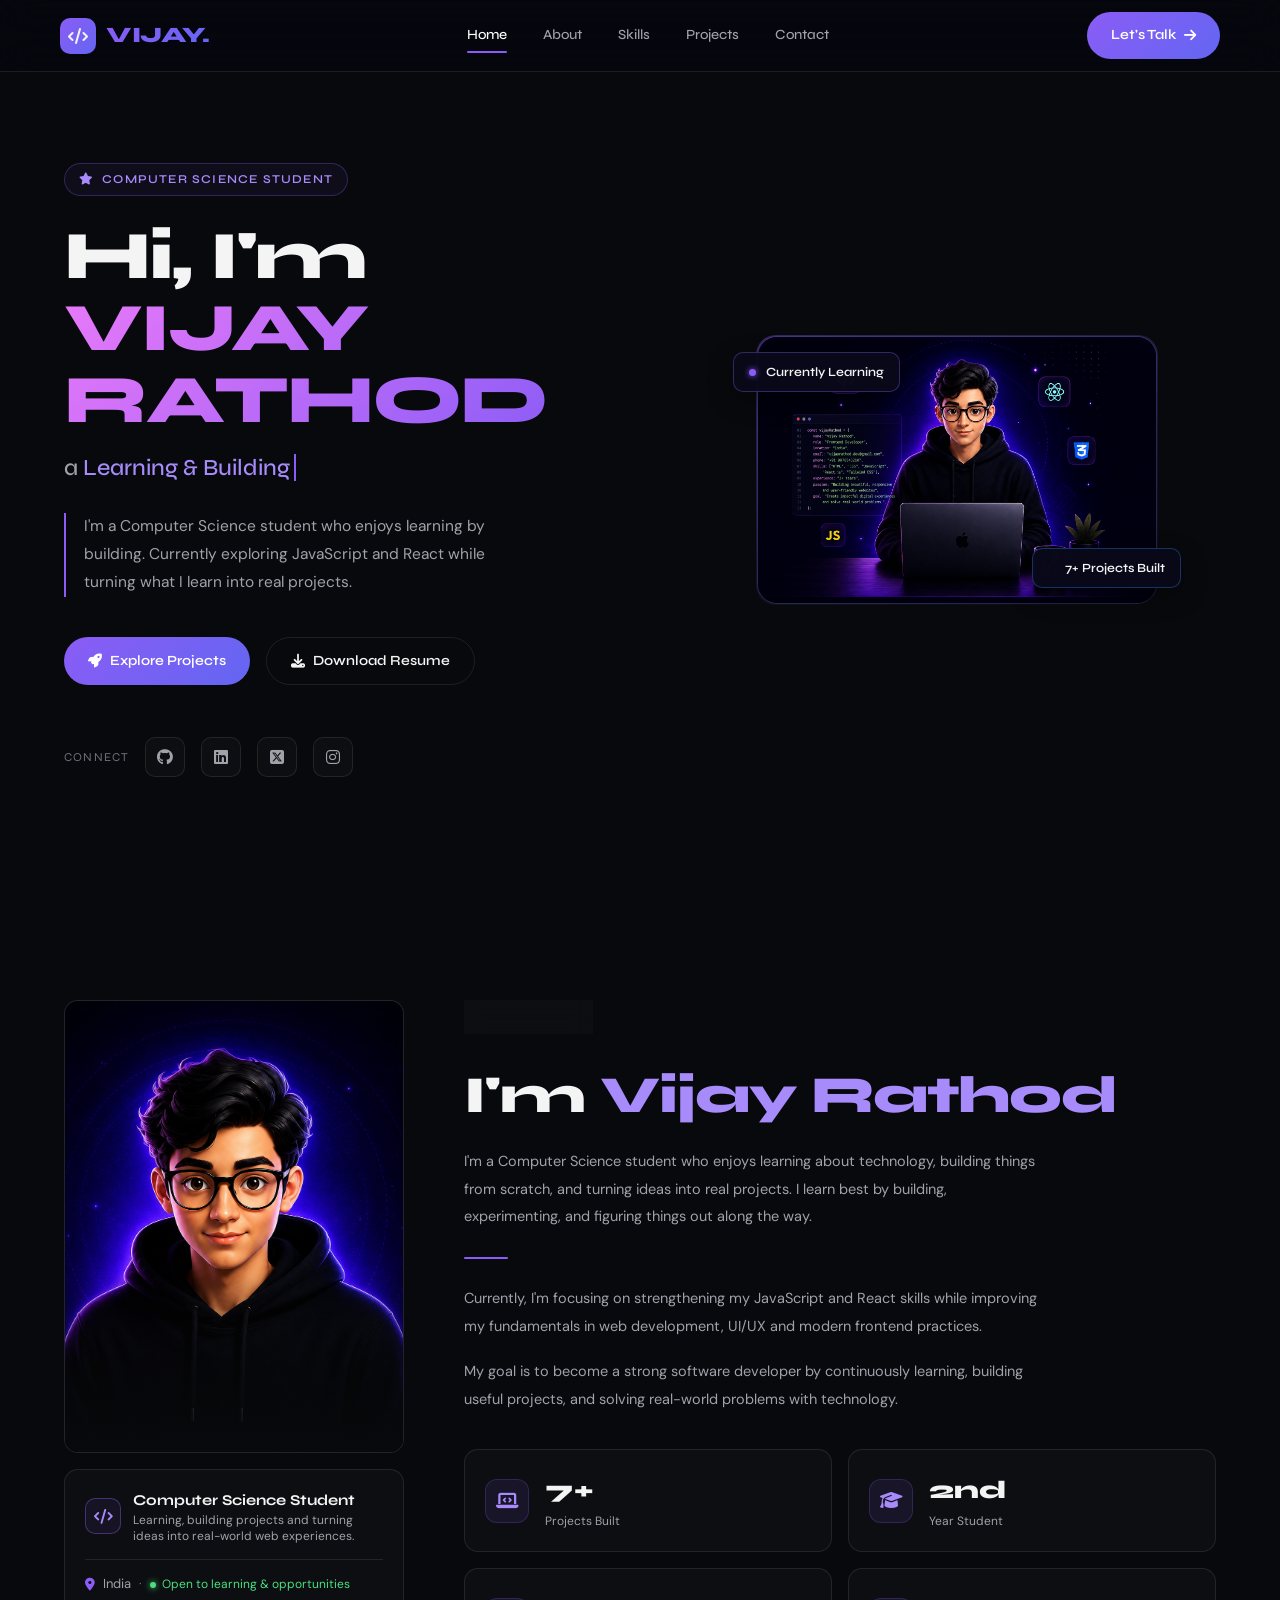
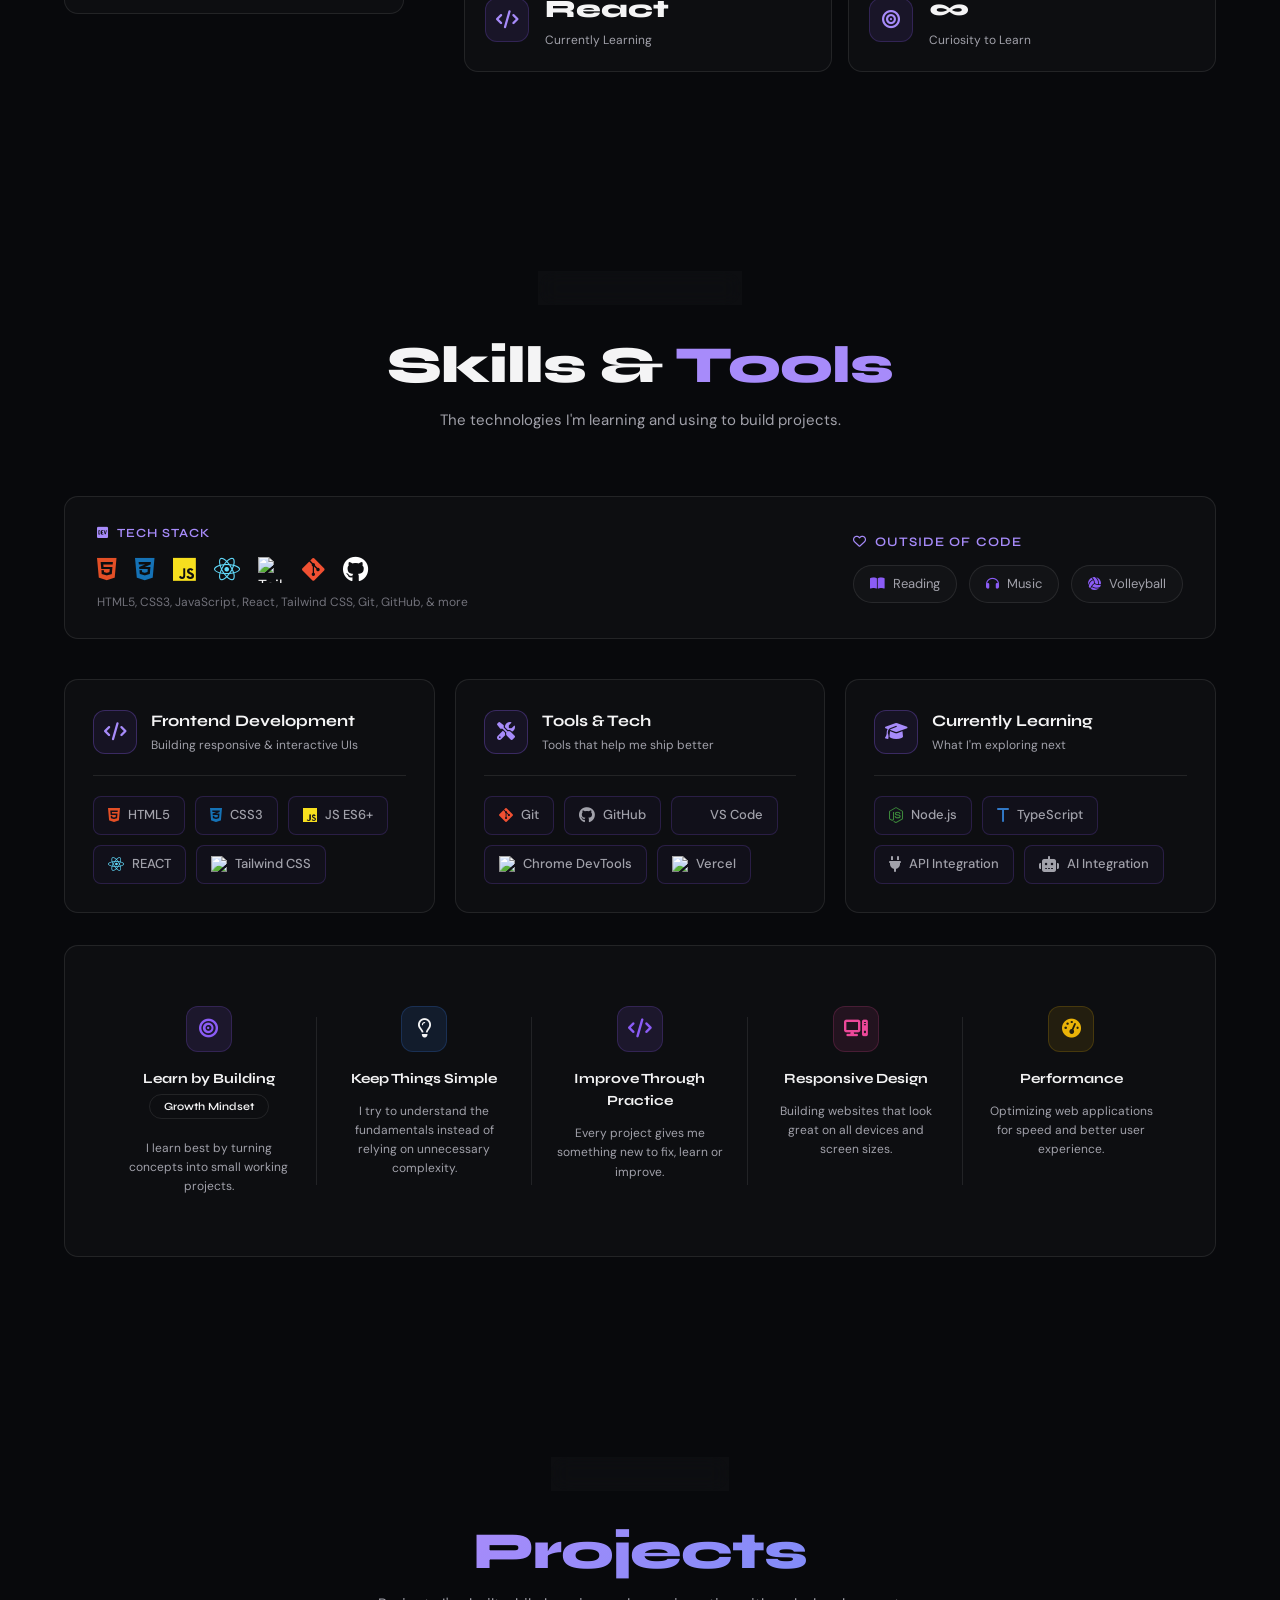
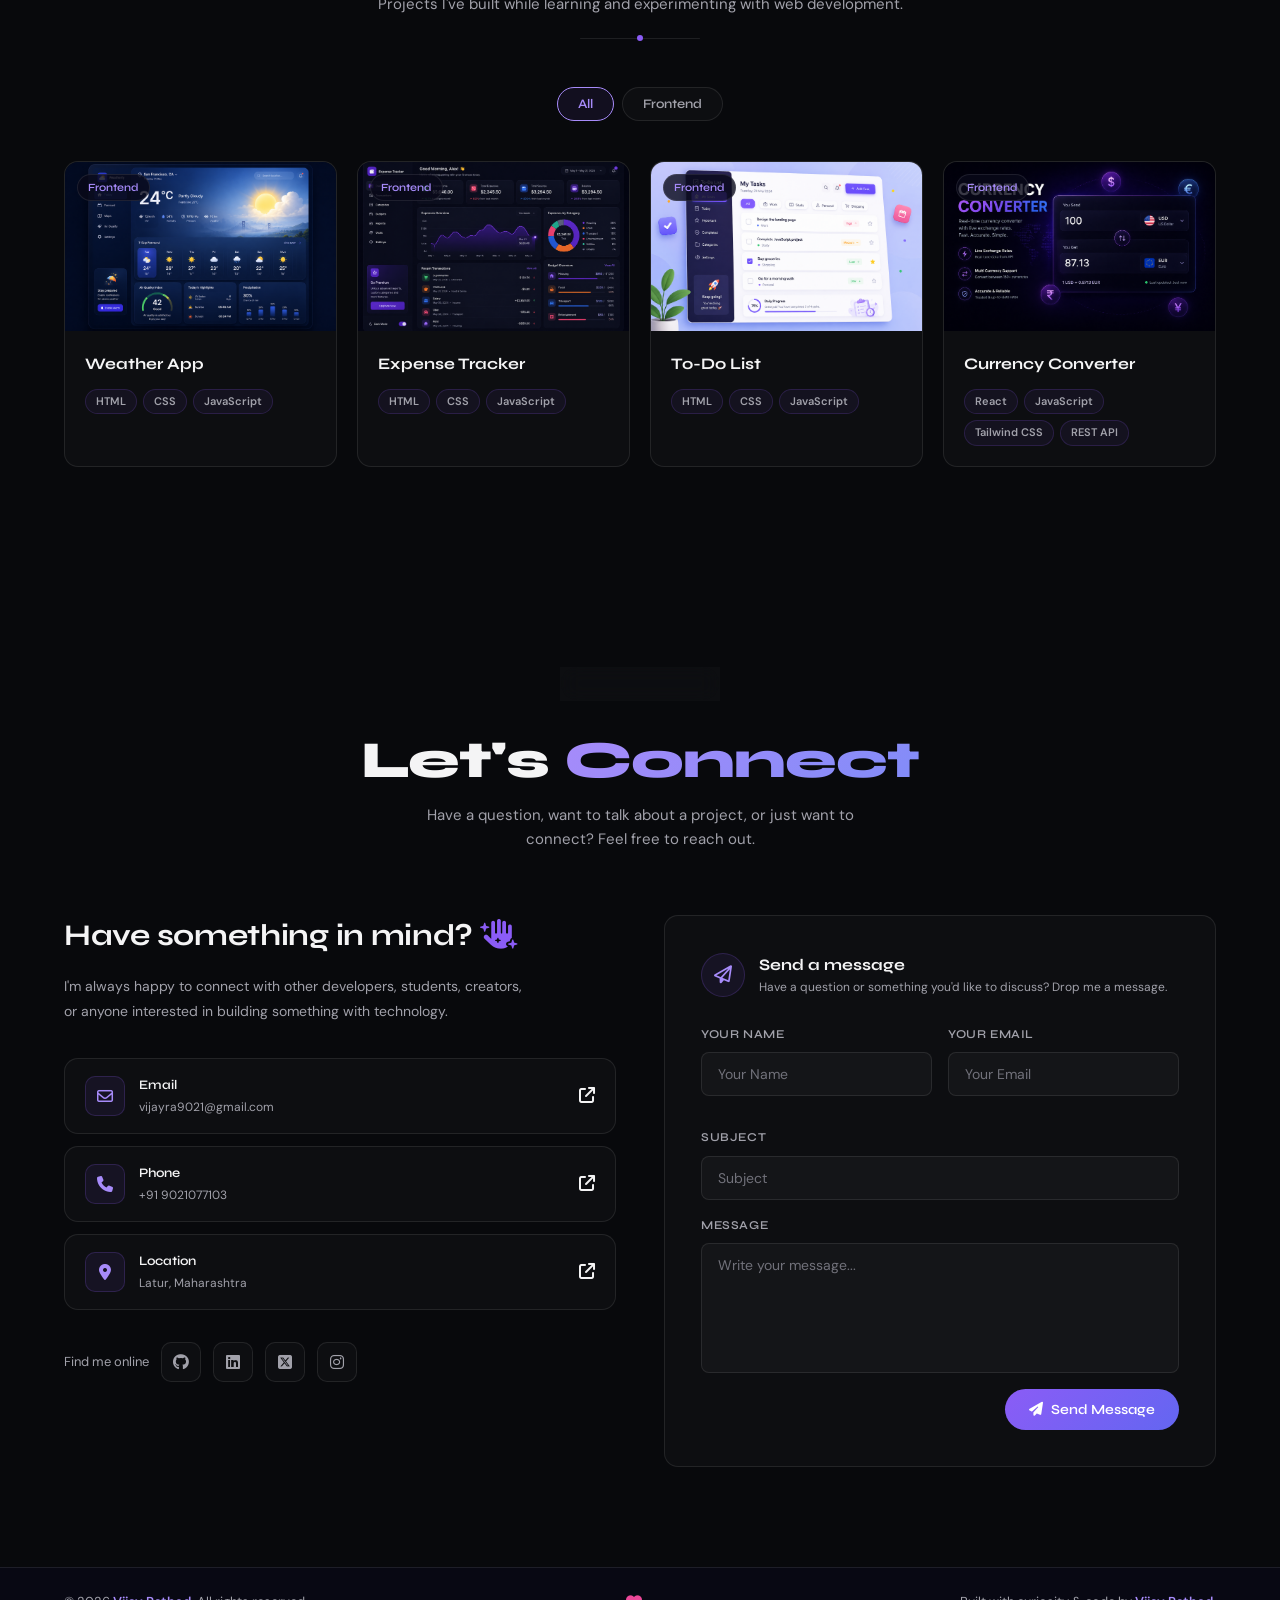
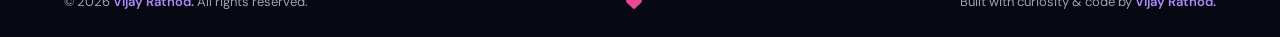
==== commit f1e4c22b: "UI Polished" ====
--- a/index.html
+++ b/index.html
@@ -391,7 +391,7 @@
           <div class="skill-card-divider"></div>
           <div class="skill-chips">
             <span class="skill-chip"><i class="fa-brands fa-node-js" style="color:#3c873a"></i> Node.js</span>
-            
+
             <span class="skill-chip"><i class="fa-solid fa-t" style="color:#3178c6"></i> TypeScript</span>
 
             <!-- API -->
@@ -444,7 +444,7 @@
             <h4>Performance</h4>
             <p>Optimizing web applications for speed and better user experience.</p>
           </div>
-          
+
         </div>
       </div>
 
--- a/style.css
+++ b/style.css
@@ -33,6 +33,7 @@
 
   --purple: #8b5cf6;
   --purple-2: #a78bfa;
+  --pink: #ec4899;
 
   --text: #f4f4f5;
   --text-muted: #a1a1aa;
@@ -1759,6 +1760,7 @@
 
 .footer-heart {
   color: var(--pink);
+  /* color: #e879f9; */
 }
 
 /* ═══════════════════════════════════════════════
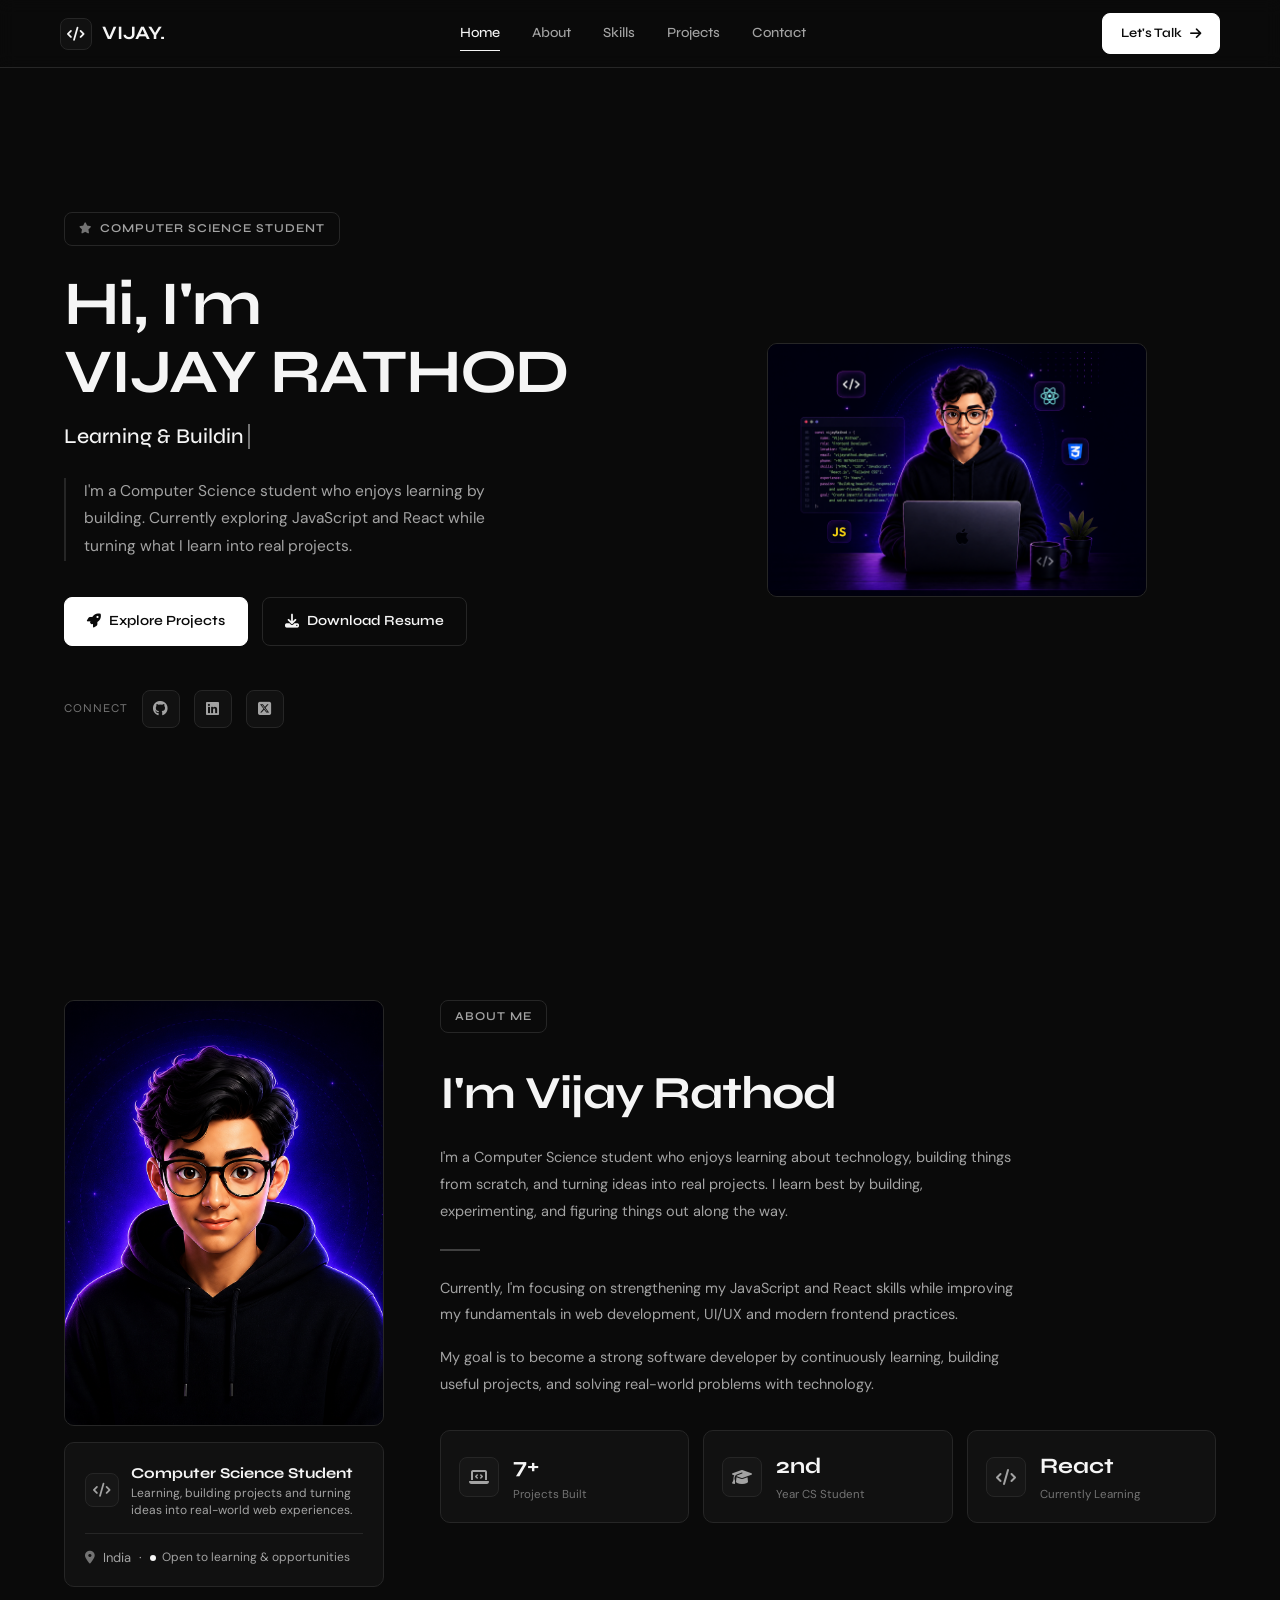
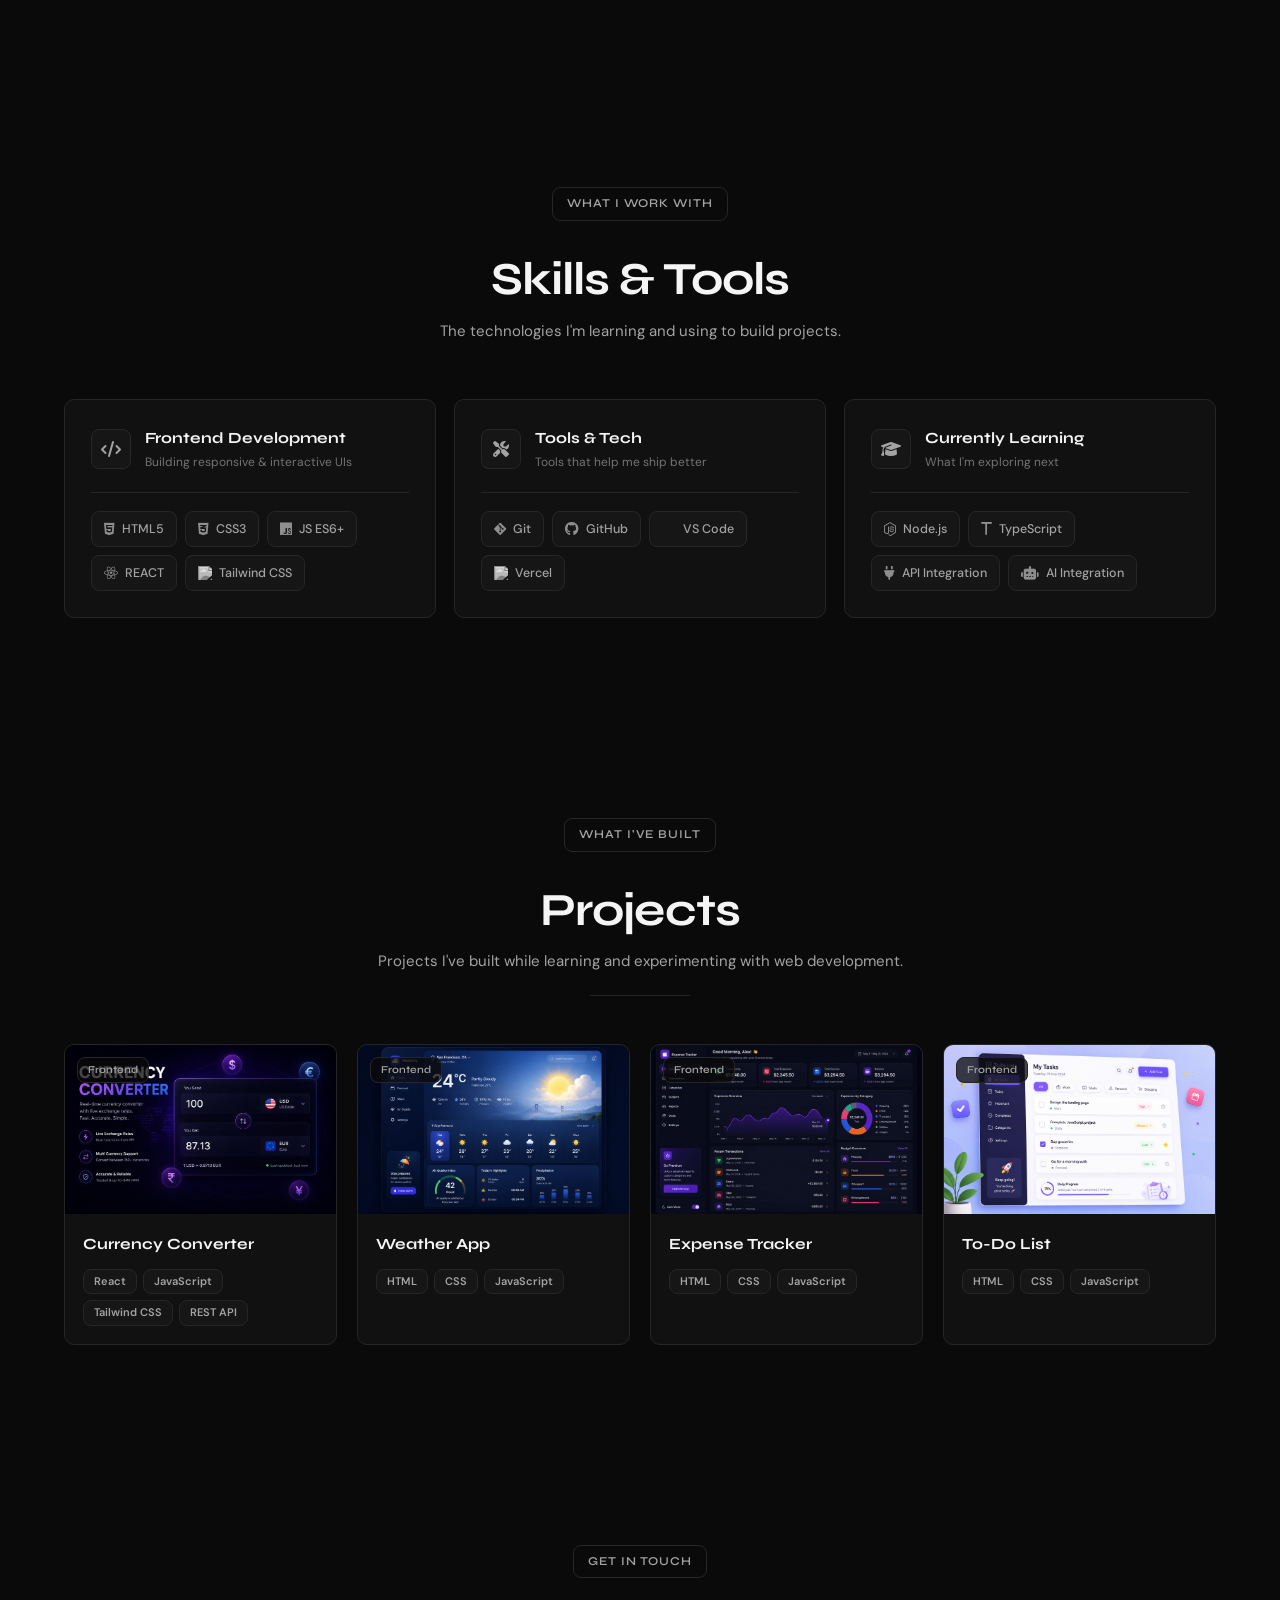
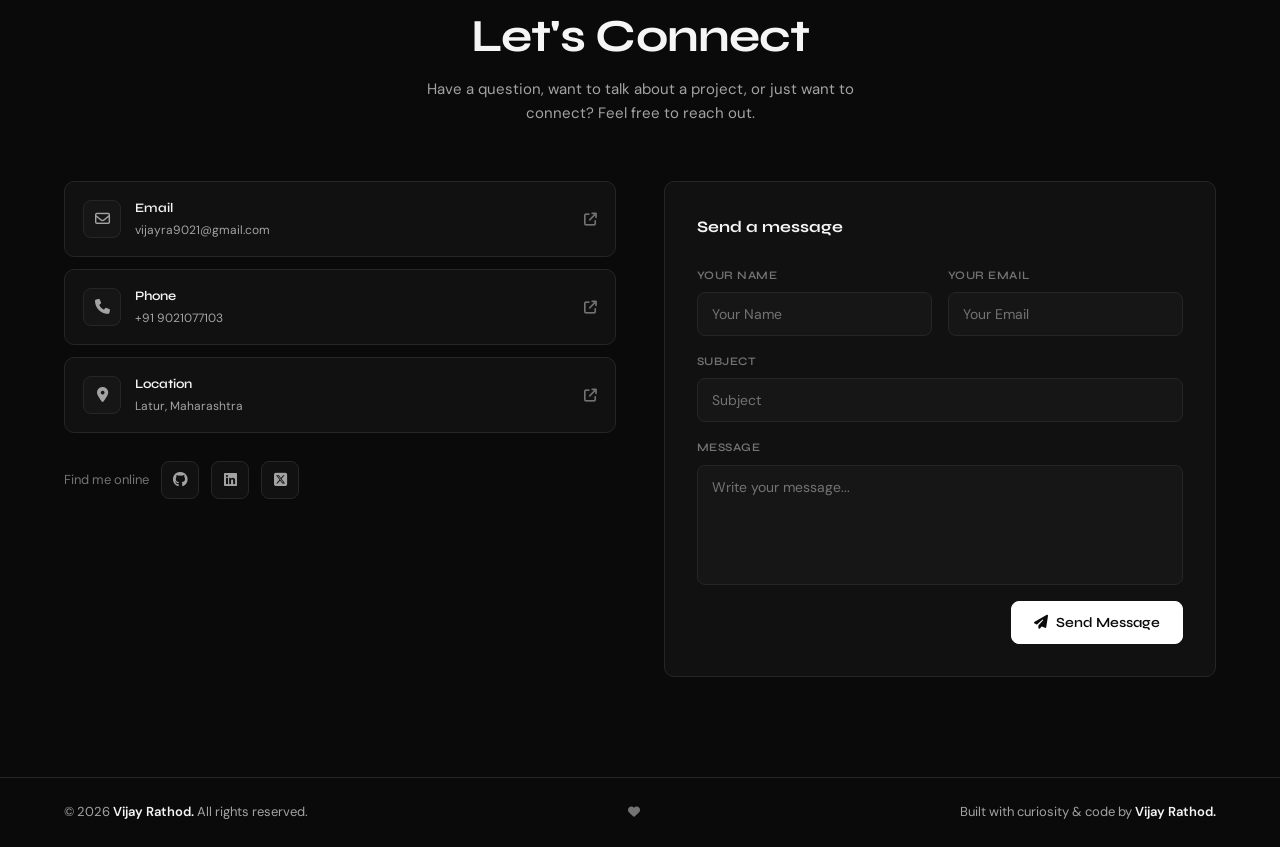
==== commit a45f3bc4: "Redesign portfolio with minimal dark theme" ====
--- a/index.html
+++ b/index.html
@@ -62,7 +62,7 @@
       <div class="hero-content">
         <div class="hero-label"><i class="fa-solid fa-star"></i> Computer Science Student</div>
         <h1>Hi, I'm <span class="name">VIJAY RATHOD</span></h1>
-        <div class="hero-role">a <span class="typing" id="typingText">Learning & Building for the Web</span></div>
+        <div class="hero-role"><span class="typing" id="typingText">Learning & Building for the Web</span></div>
         <p class="hero-desc">I'm a Computer Science student who enjoys learning by building.
           Currently exploring JavaScript and React while turning what I learn
           into real projects.</p>
@@ -84,24 +84,14 @@
               class="fa-brands fa-linkedin"></i></a>
           <a href="https://x.com/devwithvijay" target="_blank" class="social-link"><i
               class="fa-brands fa-square-x-twitter"></i></a>
-          <a href="https://www.instagram.com/vijay_r_05__/" target="_blank" class="social-link"><i
-              class="fa-brands fa-instagram"></i></a>
         </div>
       </div>
 
       <!-- Right -->
       <div class="hero-visual">
         <div class="hero-img-wrap">
-          <div class="float-badge badge-available">
-            <div class="dot"></div>
-            Currently Learning
-          </div>
           <img src="Developer-2.png" alt="Vijay Rathod"
             onerror="this.style.background='linear-gradient(135deg,#1a0a3e,#0a1a3e)';this.style.minHeight='420px';" />
-          <div class="float-badge badge-projects">
-            <div class="dot"></div>
-            7+ Projects Built
-          </div>
         </div>
       </div>
     </div>
@@ -203,7 +193,7 @@
 
             <div>
               <span class="stat-num">2nd</span>
-              <span class="stat-label">Year Student</span>
+              <span class="stat-label">Year CS Student</span>
             </div>
           </div>
 
@@ -216,18 +206,6 @@
             <div>
               <span class="stat-num">React</span>
               <span class="stat-label">Currently Learning</span>
-            </div>
-          </div>
-
-
-          <div class="stat-card card">
-            <div class="stat-icon">
-              <i class="fa-solid fa-bullseye"></i>
-            </div>
-
-            <div>
-              <span class="stat-num">∞</span>
-              <span class="stat-label">Curiosity to Learn</span>
             </div>
           </div>
 
@@ -248,75 +226,6 @@
         <span class="section-label">What I Work With</span>
         <h2 class="section-title" style="margin-top:16px">Skills &amp; <span class="accent">Tools</span></h2>
         <p>The technologies I'm learning and using to build projects.</p>
-      </div>
-
-      <!-- Tech banner -->
-      <div class="tech-banner card reveal">
-
-        <div class="tech-banner-left">
-
-          <h4>
-            <i class="fa-brands fa-dev"></i> &nbsp;Tech Stack
-          </h4>
-
-          <div class="tech-icons">
-
-            <!-- HTML -->
-            <i class="fa-brands fa-html5 tech-icon" style="color:#e34f26" title="HTML5"></i>
-
-            <!-- CSS -->
-            <i class="fa-brands fa-css3-alt tech-icon" style="color:#1572b6" title="CSS3"></i>
-
-            <!-- JavaScript -->
-            <i class="fa-brands fa-js tech-icon" style="color:#f7df1e" title="JavaScript"></i>
-
-            <!-- React -->
-            <i class="fa-brands fa-react tech-icon" style="color:#61dafb" title="React"></i>
-
-            <!-- Tailwind CSS -->
-            <img src="https://www.vectorlogo.zone/logos/tailwindcss/tailwindcss-icon.svg" alt="Tailwind CSS"
-              class="tech-icon-img" title="Tailwind CSS" />
-
-            <!-- Git -->
-            <i class="fa-brands fa-git-alt tech-icon" style="color:#f05032" title="Git"></i>
-
-            <!-- GitHub -->
-            <i class="fa-brands fa-github tech-icon" style="color:#fff" title="GitHub"></i>
-
-          </div>
-
-          <p style="font-size:12px;color:var(--text-dim);margin-top:10px;">
-            HTML5, CSS3, JavaScript, React, Tailwind CSS, Git, GitHub, &amp; more
-          </p>
-
-        </div>
-
-
-        <div>
-
-          <h4
-            style="font-family:var(--font-display);font-size:13px;font-weight:600;color:var(--purple-2);margin-bottom:12px;text-transform:uppercase;letter-spacing:0.08em;">
-            <i class="fa-regular fa-heart"></i> &nbsp;Outside of Code
-          </h4>
-
-          <div class="interests">
-
-            <span class="interest-tag">
-              <i class="fa-solid fa-book-open"></i> Reading
-            </span>
-
-            <span class="interest-tag">
-              <i class="fa-solid fa-headphones"></i> Music
-            </span>
-
-            <span class="interest-tag">
-              <i class="fa-solid fa-volleyball"></i> Volleyball
-            </span>
-
-          </div>
-
-        </div>
-
       </div>
 
       <!-- Skill cards -->
@@ -364,12 +273,7 @@
               <span>VS Code</span>
             </div>
 
-            <!-- Chrome DevTools -->
-            <div class="skill-chip">
-              <img src="https://cdn.jsdelivr.net/gh/devicons/devicon/icons/chrome/chrome-original.svg"
-                alt="Chrome DevTools">
-              <span>Chrome DevTools</span>
-            </div>
+
 
             <!-- Vercel -->
             <div class="skill-chip">
@@ -410,44 +314,6 @@
 
       </div>
 
-      <!-- What I'm good at -->
-      <div class="good-at card reveal">
-        <div class="good-at-grid stagger">
-          <div class="good-at-item">
-            <div class="good-icon good-icon-1"><i class="fa-solid fa-bullseye"></i></div>
-            <div>
-              <h4>Learn by Building</h4>
-              <button class="btn-outline"
-                style="padding:5px 14px;font-size:11px;margin:4px auto 8px;border-radius:50px;">Growth Mindset</button>
-            </div>
-            <p>I learn best by turning concepts into small working projects.</p>
-          </div>
-          <div class="good-at-item">
-            <div class="good-icon good-icon-2"><i class="fa-regular fa-lightbulb"></i></div>
-            <h4>Keep Things Simple</h4>
-            <p>I try to understand the fundamentals instead of relying on unnecessary complexity.</p>
-          </div>
-          <div class="good-at-item">
-            <div class="good-icon"
-              style="background:rgba(139,92,246,0.12);color:var(--purple);border:1px solid rgba(139,92,246,0.2)"><i
-                class="fa-solid fa-code"></i></div>
-            <h4>Improve Through Practice</h4>
-            <p>Every project gives me something new to fix, learn or improve.</p>
-          </div>
-          <div class="good-at-item">
-            <div class="good-icon good-icon-3"><i class="fa-solid fa-computer"></i></div>
-            <h4>Responsive Design</h4>
-            <p>Building websites that look great on all devices and screen sizes.</p>
-          </div>
-          <div class="good-at-item">
-            <div class="good-icon good-icon-4"><i class="fa-solid fa-gauge-high"></i></div>
-            <h4>Performance</h4>
-            <p>Optimizing web applications for speed and better user experience.</p>
-          </div>
-
-        </div>
-      </div>
-
     </div>
   </section>
 
@@ -463,13 +329,35 @@
         <div class="proj-divider"></div>
       </div>
 
-      <div class="filter-tabs">
-        <button class="filter-tab active">All</button>
-        <button class="filter-tab">Frontend</button>
-        <!-- <button class="filter-tab">Full Stack</button> -->
-      </div>
-
       <div class="project-grid stagger">
+
+        <!-- Card 1 -->
+        <div class="project-card card">
+          <div class="project-img">
+            <img src="currency-converter.png" alt="Currency Converter App"
+              onerror="this.style.background='linear-gradient(135deg,#2a0a3e,#1a0a2e)';this.style.minHeight='140px'" />
+            <span class="project-tag">Frontend</span>
+            <div class="project-overlay">
+              <button class="overlay-btn">
+                <a href="https://currency-converter-five-sand.vercel.app/" target="_blank" rel="noopener noreferrer"><i
+                    class="fa-solid fa-arrow-up-right-from-square" target="_blank"></i></a>
+              </button>
+              <button class="overlay-btn">
+                <a href="https://github.com/vijayrathod9021/currency-converter" target="_blank"><i
+                    class="fa-brands fa-github" target="_blank"></i></a>
+              </button>
+            </div>
+          </div>
+          <div class="project-info">
+            <h3>Currency Converter</h3>
+            <div class="project-chips">
+              <span class="project-chip">React</span>
+              <span class="project-chip">JavaScript</span>
+              <span class="project-chip">Tailwind CSS</span>
+              <span class="project-chip">REST API</span>
+            </div>
+          </div>
+        </div>
 
         <!-- Card 2 -->
         <div class="project-card card">
@@ -552,34 +440,6 @@
           </div>
         </div>
 
-        <!-- Card 5 -->
-        <div class="project-card card">
-          <div class="project-img">
-            <img src="currency-converter.png" alt="Currency Converter App"
-              onerror="this.style.background='linear-gradient(135deg,#2a0a3e,#1a0a2e)';this.style.minHeight='140px'" />
-            <span class="project-tag">Frontend</span>
-            <div class="project-overlay">
-              <button class="overlay-btn">
-                <a href="https://currency-converter-five-sand.vercel.app/" target="_blank" rel="noopener noreferrer"><i
-                    class="fa-solid fa-arrow-up-right-from-square" target="_blank"></i></a>
-              </button>
-              <button class="overlay-btn">
-                <a href="https://github.com/vijayrathod9021/currency-converter" target="_blank"><i
-                    class="fa-brands fa-github" target="_blank"></i></a>
-              </button>
-            </div>
-          </div>
-          <div class="project-info">
-            <h3>Currency Converter</h3>
-            <div class="project-chips">
-              <span class="project-chip">React</span>
-              <span class="project-chip">JavaScript</span>
-              <span class="project-chip">Tailwind CSS</span>
-              <span class="project-chip">REST API</span>
-            </div>
-          </div>
-        </div>
-
       </div>
     </div>
   </section>
@@ -599,14 +459,7 @@
 
         <!-- Left -->
         <div class="contact-left reveal reveal-left">
-          <h2>Have something in mind?<span></span>
-            <i class="fa-solid fa-hand-sparkles" style="color:var(--purple)"></i>
-          </h2>
-          <p>
-            I'm always happy to connect with other developers, students, creators,
-            or anyone interested in building something with technology.
-          </p>
-
+          
           <div class="contact-cards stagger">
             <div class="contact-card card">
               <div class="contact-card-left">
@@ -656,8 +509,7 @@
                 class="fa-brands fa-linkedin"></i></a>
             <a href="https://x.com/devwithvijay" target="_blank" class="social-link"><i
                 class="fa-brands fa-square-x-twitter" target="_blank"></i></a>
-            <a href="https://www.instagram.com/vijay_r_05__/" target="_blank" class="social-link"><i
-                class="fa-brands fa-instagram" target="_blank"></i></a>
+            
           </div>
         </div>
 
@@ -665,10 +517,10 @@
         <form id="contact-form">
           <div class="contact-form form card reveal reveal-right">
             <div class="form-top">
-              <div class="form-icon"><i class="fa-regular fa-paper-plane"></i></div>
+             
               <div>
                 <h4>Send a message</h4>
-                <p>Have a question or something you'd like to discuss? Drop me a message.</p>
+                
               </div>
             </div>
             <div class="form-row">
--- a/style.css
+++ b/style.css
@@ -1,68 +1,40 @@
 /* ═══════════════════════════════════════════════
-       CSS CUSTOM PROPERTIES
-    ═══════════════════════════════════════════════ */
-/* :root {
-  --bg: #05050f;
-  --bg-2: #09091a;
-  --bg-card: rgba(255, 255, 255, 0.03);
-  --border: rgba(255, 255, 255, 0.07);
-  --border-glow: rgba(139, 92, 246, 0.45);
-  --purple: #8b5cf6;
-  --purple-2: #a78bfa;
-  --blue: #3b82f6;
-  --pink: #ec4899;
-  --text: #f1f0ff;
-  --text-muted: #8b8aa8;
-  --text-dim: #5c5b78;
-  --grad: linear-gradient(135deg, var(--purple), var(--blue));
-  --grad-2: linear-gradient(135deg, var(--purple), var(--pink));
+   1. VARIABLES
+═══════════════════════════════════════════════ */
+:root {
+  /* Surfaces */
+  --bg: #0a0a0a;
+  --surface: #111111;
+  --surface-2: #161616;
+
+  /* Text */
+  --text: #f5f5f5;
+  --text-secondary: #a3a3a3;
+  --text-muted: #737373;
+
+  /* Borders */
+  --border: #262626;
+  --border-hover: #404040;
+
+  /* Accent (monochrome) */
+  --accent: #ffffff;
+  --accent-contrast: #0a0a0a;
+
+  /* Fonts */
   --font-display: 'Syne', sans-serif;
   --font-body: 'DM Sans', sans-serif;
-  --radius: 16px;
-  --radius-sm: 10px;
+
+  /* Radius */
+  --radius: 10px;
+  --radius-sm: 8px;
+  --radius-pill: 8px;
+
   --ease: cubic-bezier(0.23, 1, 0.32, 1);
-} */
-
-:root {
-  --bg: #08090c;
-  --bg-2: #0d0f13;
-  --bg-card: rgba(255, 255, 255, 0.025);
-
-  --border: rgba(255, 255, 255, 0.09);
-  --border-hover: rgba(255, 255, 255, 0.16);
-
-  --purple: #8b5cf6;
-  --purple-2: #a78bfa;
-  --pink: #ec4899;
-
-  --text: #f4f4f5;
-  --text-muted: #a1a1aa;
-  --text-dim: #71717a;
-
-  --grad: linear-gradient(135deg, #8b5cf6, #6366f1);
-  --grad-2: linear-gradient(135deg, #a78bfa, #818cf8);
-
-  --font-display: 'Syne', sans-serif;
-  --font-body: 'DM Sans', sans-serif;
-
-  --radius: 14px;
-  --radius-sm: 8px;
-
-  --ease: cubic-bezier(0.23, 1, 0.32, 1);
-}
-
-.overlay-btn a {
-  text-decoration: none;
-
-}
-
-.contact-card-icon a {
-  text-decoration: none;
 }
 
 /* ═══════════════════════════════════════════════
-       RESET & BASE
-    ═══════════════════════════════════════════════ */
+   2. RESET / GLOBAL
+═══════════════════════════════════════════════ */
 *,
 *::before,
 *::after {
@@ -74,2427 +46,43 @@
 html {
   scroll-behavior: smooth;
 }
-/* 
-body {
-  background: var(--bg);
-  color: var(--text);
-  font-family: var(--font-body);
-  overflow-x: hidden;
-  line-height: 1.6;
-} */
-
-body {
-  background: var(--bg);
-  color: var(--text);
-  font-family: var(--font-body);
-  overflow-x: hidden;
-  line-height: 1.6;
-  -webkit-font-smoothing: antialiased;
-}
-
-a {
-  text-decoration: none;
-  color: inherit;
-}
-
-ul {
-  list-style: none;
-}
-
-img {
-  max-width: 100%;
-  display: block;
-}
-
-p {
-  display: block;
-  margin: 0;
-}
-
-/* ═══════════════════════════════════════════════
-       SCROLLBAR
-    ═══════════════════════════════════════════════ */
-::-webkit-scrollbar {
-  width: 4px;
-}
-
-::-webkit-scrollbar-track {
-  background: var(--bg);
-}
-
-::-webkit-scrollbar-thumb {
-  background: var(--purple);
-  border-radius: 4px;
-}
-
-/* ═══════════════════════════════════════════════
-       REVEAL ANIMATION
-    ═══════════════════════════════════════════════ */
-.reveal {
-  opacity: 0;
-  transform: translateY(40px);
-  transition: opacity 0.7s var(--ease), transform 0.7s var(--ease);
-}
-
-.reveal.visible {
-  opacity: 1;
-  transform: translateY(0);
-}
-
-.reveal-left {
-  transform: translateX(-40px);
-}
-
-.reveal-right {
-  transform: translateX(40px);
-}
-
-.reveal-left.visible,
-.reveal-right.visible {
-  transform: translateX(0);
-} */
-
-/* stagger children */
- .stagger>* {
-  opacity: 0;
-  transform: translateY(30px);
-  transition: opacity 0.6s var(--ease), transform 0.6s var(--ease);
-}
-
-.stagger.visible>*:nth-child(1) {
-  opacity: 1;
-  transform: translateY(0);
-  transition-delay: 0.1s;
-}
-
-.stagger.visible>*:nth-child(2) {
-  opacity: 1;
-  transform: translateY(0);
-  transition-delay: 0.2s;
-}
-
-.stagger.visible>*:nth-child(3) {
-  opacity: 1;
-  transform: translateY(0);
-  transition-delay: 0.3s;
-}
-
-.stagger.visible>*:nth-child(4) {
-  opacity: 1;
-  transform: translateY(0);
-  transition-delay: 0.4s;
-}
-
-.stagger.visible>*:nth-child(5) {
-  opacity: 1;
-  transform: translateY(0);
-  transition-delay: 0.5s;
-}
-
-.stagger.visible>*:nth-child(6) {
-  opacity: 1;
-  transform: translateY(0);
-  transition-delay: 0.6s;
-}
-
-/* ═══════════════════════════════════════════════
-       SHARED UTILITIES
-    ═══════════════════════════════════════════════ */
-.section-label {
-  display: inline-flex;
-  align-items: center;
-  gap: 8px;
-  padding: 6px 16px;
-  border: 1px solid var(--border);
-  border-radius: 50px;
-  background: var(--bg-card);
-  font-size: 12px;
-  font-weight: 600;
-  letter-spacing: 0.12em;
-  text-transform: uppercase;
-  color: var(--purple-2);
-  font-family: var(--font-display);
-  backdrop-filter: blur(10px);
-}
-
-.section-label::before {
-  content: '';
-  width: 6px;
-  height: 6px;
-  border-radius: 50%;
-  background: var(--purple);
-  box-shadow: 0 0 8px var(--purple);
-  animation: pulse 2s ease-in-out infinite;
-}
-
-@keyframes pulse {
-
-  0%,
-  100% {
-    opacity: 1;
-    transform: scale(1)
-  }
-
-  50% {
-    opacity: 0.5;
-    transform: scale(1.4)
-  }
-}
-
-.section-title {
-  font-family: var(--font-display);
-  font-size: clamp(32px, 5vw, 52px);
-  font-weight: 800;
-  line-height: 1.1;
-  letter-spacing: -0.02em;
-}
-
-.grad-text {
-  background: var(--grad);
-  -webkit-background-clip: text;
-  -webkit-text-fill-color: transparent;
-  background-clip: text;
-}
-
-.grad-text-2 {
-  background: var(--grad-2);
-  -webkit-background-clip: text;
-  -webkit-text-fill-color: transparent;
-  background-clip: text;
-}
-
-/* .card {
-  background: var(--bg-card);
-  border: 1px solid var(--border);
-  border-radius: var(--radius);
-  backdrop-filter: blur(16px);
-  transition: border-color 0.3s, box-shadow 0.3s, transform 0.3s var(--ease);
-}
-
-.card:hover {
-  border-color: var(--border-glow);
-  box-shadow: 0 12px 32px rgba(0, 0, 0, 0.35);
-  transform: translateY(-2px);
-} */
-
-.card {
-  background: var(--bg-card);
-  border: 1px solid var(--border);
-  border-radius: var(--radius);
-  transition:
-    border-color 0.25s ease,
-    transform 0.25s var(--ease),
-    box-shadow 0.25s ease;
-}
-
-.card:hover {
-  border-color: var(--border-hover);
-  box-shadow: 0 12px 30px rgba(0, 0, 0, 0.22);
-  transform: translateY(-3px);
-}
-
-.btn-primary {
-  display: inline-flex;
-  align-items: center;
-  gap: 8px;
-  padding: 12px 24px;
-  background: var(--grad);
-  border: none;
-  border-radius: 50px;
-  color: #fff;
-  font-family: var(--font-display);
-  font-weight: 600;
-  font-size: 14px;
-  cursor: pointer;
-  transition: transform 0.3s var(--ease), box-shadow 0.3s;
-  position: relative;
-  overflow: hidden;
-}
-
-.btn-primary::after {
-  content: '';
-  position: absolute;
-  inset: 0;
-  background: rgba(255, 255, 255, 0);
-  transition: background 0.3s;
-}
-
-/* .btn-primary:hover {
-  transform: translateY(-3px);
-  box-shadow: 0 16px 40px rgba(139, 92, 246, 0.4);
-} */
-.btn-primary:hover {
-  transform: translateY(-2px);
-  box-shadow: 0 16px 40px rgba(139, 92, 246, 0.4);
-}
-
-.btn-primary:hover::after {
-  background: rgba(255, 255, 255, 0.08);
-}
-
-.btn-outline {
-  display: inline-flex;
-  align-items: center;
-  gap: 8px;
-  padding: 12px 24px;
-  background: transparent;
-  border: 1px solid var(--border);
-  border-radius: 50px;
-  color: var(--text);
-  font-family: var(--font-display);
-  font-weight: 600;
-  font-size: 14px;
-  cursor: pointer;
-  transition: border-color 0.3s, background 0.3s, transform 0.3s var(--ease), box-shadow 0.3s;
-}
-
-.btn-outline:hover {
-  border-color: var(--purple);
-  background: rgba(139, 92, 246, 0.08);
-  transform: translateY(-3px);
-  box-shadow: 0 10px 30px rgba(139, 92, 246, 0.15);
-}
-
-/* ═══════════════════════════════════════════════
-       HEADER / NAV
-    ═══════════════════════════════════════════════ */
-header {
-  position: fixed;
-  top: 0;
-  left: 0;
-  right: 0;
-  z-index: 1000;
-  padding: 0 clamp(20px, 5vw, 60px);
-  height: 72px;
-  display: flex;
-  align-items: center;
-  justify-content: space-between;
-  background: rgba(5, 5, 15, 0.6);
-  backdrop-filter: blur(20px);
-  -webkit-backdrop-filter: blur(20px);
-  border-bottom: 1px solid var(--border);
-  transition: background 0.3s;
-}
-
-header.scrolled {
-  background: rgba(5, 5, 15, 0.9);
-  border-bottom-color: rgba(139, 92, 246, 0.2);
-}
-
-.logo {
-  display: flex;
-  align-items: center;
-  gap: 10px;
-  font-family: var(--font-display);
-  font-size: 22px;
-  font-weight: 800;
-  letter-spacing: -0.02em;
-  cursor: pointer;
-}
-
-.logo-icon-wrap {
-  width: 36px;
-  height: 36px;
-  border-radius: 10px;
-  background: var(--grad);
-  display: flex;
-  align-items: center;
-  justify-content: center;
-  font-size: 16px;
-  transition: transform 0.3s var(--ease), box-shadow 0.3s;
-}
-
-.logo:hover .logo-icon-wrap {
-  transform: rotate(-8deg) scale(1.1);
-  box-shadow: 0 0 20px rgba(139, 92, 246, 0.5);
-}
-
-.logo span.grad-text {
-  font-size: 22px;
-}
-
-nav ul {
-  display: flex;
-  gap: 36px;
-}
-
-nav ul li a {
-  font-family: var(--font-display);
-  font-size: 14px;
-  font-weight: 500;
-  color: var(--text-muted);
-  position: relative;
-  display: inline-block;
-  padding: 8px 0;
-  transition: color 0.25s ease;
-}
-
-nav ul li a::after {
-  content: '';
-  position: absolute;
-  left: 0;
-  bottom: 2px;
-  width: 0;
-  height: 2px;
-  background: var(--purple);
-  border-radius: 999px;
-  transition: width 0.3s var(--ease);
-}
-
-nav ul li a:hover {
-  color: #ffffff;
-}
-
-nav ul li a:hover::after {
-  width: 100%;
-}
-
-nav ul li a.active {
-  color: #ffffff;
-}
-
-nav ul li a.active::after {
-  width: 100%;
-}
-
-.nav-cta {
-  display: flex;
-  align-items: center;
-  gap: 16px;
-}
-
-.hamburger {
-  display: none;
-  flex-direction: column;
-  gap: 5px;
-  cursor: pointer;
-  padding: 4px;
-}
-
-.hamburger span {
-  display: block;
-  width: 22px;
-  height: 2px;
-  background: var(--text);
-  border-radius: 2px;
-  transition: transform 0.3s, opacity 0.3s;
-}
-
-.hamburger.open span:nth-child(1) {
-  transform: translateY(7px) rotate(45deg);
-}
-
-.hamburger.open span:nth-child(2) {
-  opacity: 0;
-}
-
-.hamburger.open span:nth-child(3) {
-  transform: translateY(-7px) rotate(-45deg);
-}
-
-/* Mobile Nav */
-.mobile-nav {
-  position: fixed;
-  top: 72px;
-  left: 0;
-  right: 0;
-  background: rgba(5, 5, 15, 0.97);
-  backdrop-filter: blur(20px);
-  border-bottom: 1px solid var(--border);
-  padding: 24px clamp(20px, 5vw, 60px);
-  display: none;
-  flex-direction: column;
-  gap: 20px;
-  z-index: 999;
-  transform: translateY(-10px);
-  opacity: 0;
-  transition: transform 0.3s var(--ease), opacity 0.3s;
-}
-
-.mobile-nav.open {
-  display: flex;
-  transform: translateY(0);
-  opacity: 1;
-}
-
-.mobile-nav a {
-  font-family: var(--font-display);
-  font-size: 18px;
-  font-weight: 600;
-  color: var(--text-muted);
-  transition: color 0.2s;
-}
-
-.mobile-nav a:hover {
-  color: var(--text);
-}
-
-/* ═══════════════════════════════════════════════
-       HERO SECTION
-    ═══════════════════════════════════════════════ */
-.hero {
-  position: relative;
-  min-height: 100vh;
-  display: flex;
-  align-items: center;
-  padding: 120px clamp(20px, 5vw, 80px) 80px;
-  overflow: hidden;
-  z-index: 1;
-}
-
-.hero-grid {
-  display: grid;
-  grid-template-columns: 1.05fr 0.95fr;
-  gap: 60px;
-  align-items: center;
-  max-width: 1200px;
-  margin: 0 auto;
-  width: 100%;
-}
-
-.hero-label {
-  display: inline-flex;
-  align-items: center;
-  gap: 8px;
-  padding: 6px 14px;
-  border: 1px solid rgba(139, 92, 246, 0.3);
-  border-radius: 50px;
-  font-size: 12px;
-  font-weight: 600;
-  color: var(--purple-2);
-  font-family: var(--font-display);
-  letter-spacing: 0.1em;
-  text-transform: uppercase;
-  margin-bottom: 24px;
-  background: rgba(139, 92, 246, 0.06);
-  animation: fadeInDown 0.8s var(--ease) both;
-}
-
-.hero h1 {
-  font-family: var(--font-display);
-  font-size: clamp(40px, 5.6vw, 68px);
-  font-weight: 800;
-  line-height: 1.06;
-  letter-spacing: -0.03em;
-  margin-bottom: 14px;
-  animation: fadeInUp 0.8s var(--ease) 0.1s both;
-}
-
-.hero h1 .name {
-  display: block;
-  background: linear-gradient(135deg, #e879f9, #8b5cf6, #3b82f6);
-  -webkit-background-clip: text;
-  -webkit-text-fill-color: transparent;
-  background-clip: text;
-  background-size: 200%;
-  animation: gradShift 6s ease infinite;
-}
-
-@keyframes gradShift {
-
-  0%,
-  100% {
-    background-position: 0%
-  }
-
-  50% {
-    background-position: 100%
-  }
-}
-
-.hero-role {
-  font-family: var(--font-display);
-  font-size: clamp(17px, 2.2vw, 23px);
-  font-weight: 500;
-  color: var(--text-muted);
-  margin-bottom: 26px;
-  animation: fadeInUp 0.8s var(--ease) 0.2s both;
-}
-
-.hero-role .typing {
-  color: var(--purple-2);
-  border-right: 2px solid var(--purple);
-  padding-right: 4px;
-  animation: blink 0.8s step-end infinite;
-}
-
-@keyframes blink {
-
-  0%,
-  100% {
-    border-color: var(--purple)
-  }
-
-  50% {
-    border-color: transparent
-  }
-}
-
-.hero-desc {
-  font-size: 15.5px;
-  color: var(--text-muted);
-  line-height: 1.8;
-  max-width: 440px;
-  margin-bottom: 40px;
-  border-left: 2px solid var(--purple);
-  padding-left: 18px;
-  animation: fadeInUp 0.8s var(--ease) 0.3s both;
-}
-
-.hero-btns {
-  display: flex;
-  gap: 16px;
-  flex-wrap: wrap;
-  margin-bottom: 52px;
-  animation: fadeInUp 0.8s var(--ease) 0.4s both;
-}
-
-.hero-socials {
-  display: flex;
-  align-items: center;
-  gap: 16px;
-  animation: fadeInUp 0.8s var(--ease) 0.5s both;
-}
-
-.hero-socials span {
-  font-size: 12px;
-  color: var(--text-dim);
-  font-family: var(--font-display);
-  text-transform: uppercase;
-  letter-spacing: 0.1em;
-}
-
-.social-link {
-  width: 40px;
-  height: 40px;
-  border-radius: 10px;
-  border: 1px solid var(--border);
-  display: flex;
-  align-items: center;
-  justify-content: center;
-  font-size: 16px;
-  color: var(--text-muted);
-  background: var(--bg-card);
-  transition: all 0.25s var(--ease);
-}
-
-.social-link:hover {
-  border-color: var(--purple);
-  color: var(--purple-2);
-  transform: translateY(-3px);
-  background: rgba(139, 92, 246, 0.08);
-}
-
-/* Hero Right / Image */
-.hero-visual {
-  position: relative;
-  display: flex;
-  align-items: center;
-  justify-content: center;
-  animation: fadeInRight 1s var(--ease) 0.3s both;
-}
-
-.hero-img-wrap {
-  position: relative;
-  width: 100%;
-  max-width: 400px;
-}
-
-.hero-img-wrap::before {
-  content: '';
-  position: absolute;
-  inset: -1px;
-  border-radius: 20px;
-  background: linear-gradient(160deg, rgba(139, 92, 246, 0.5), rgba(59, 130, 246, 0.15) 60%, transparent);
-  z-index: 0;
-  opacity: 0.7;
-}
-
-.hero-img-wrap img {
-  position: relative;
-  z-index: 1;
-  width: 100%;
-  border-radius: 20px;
-  border: 1px solid rgba(139, 92, 246, 0.25);
-  object-fit: cover;
-}
-
-/* Floating badges */
-.float-badge {
-  position: absolute;
-  background: rgba(9, 9, 26, 0.92);
-  border: 1px solid var(--border);
-  border-radius: 10px;
-  padding: 9px 15px;
-  display: flex;
-  align-items: center;
-  gap: 10px;
-  backdrop-filter: blur(12px);
-  font-family: var(--font-display);
-  font-size: 12.5px;
-  font-weight: 600;
-  z-index: 2;
-  box-shadow: 0 8px 24px rgba(0, 0, 0, 0.35);
-}
-
-.float-badge .dot {
-  width: 7px;
-  height: 7px;
-  border-radius: 50%;
-  background: var(--purple);
-  box-shadow: 0 0 6px var(--purple);
-  animation: pulse 2s infinite;
-}
-
-.badge-available {
-  top: 16px;
-  left: -24px;
-  border-color: rgba(139, 92, 246, 0.35);
-}
-
-.badge-projects {
-  bottom: 16px;
-  right: -24px;
-  border-color: rgba(59, 130, 246, 0.35);
-}
-
-.badge-projects .dot {
-  background: var(--blue);
-  box-shadow: 0 0 6px var(--blue);
-}
-
-a .btn-outline {
-  text-decoration: none;
-}
-
-/* ═══════════════════════════════════════════════
-       ABOUT SECTION
-    ═══════════════════════════════════════════════ */
-.about {
-  position: relative;
-  z-index: 1;
-  padding: 100px clamp(20px, 5vw, 80px);
-}
-
-.about-grid {
-  display: grid;
-  grid-template-columns: 340px 1fr;
-  gap: 60px;
-  align-items: start;
-  max-width: 1200px;
-  margin: 0 auto;
-}
-
-.about-left .img-card {
-  border-radius: var(--radius);
-  overflow: hidden;
-  border: 1px solid var(--border);
-  margin-bottom: 16px;
-  position: relative;
-}
-
-.about-left .img-card img {
-  width: 100%;
-  aspect-ratio: 3/4;
-  object-fit: cover;
-  object-position: top;
-  display: block;
-  transition: transform 0.6s var(--ease);
-}
-
-.about-left .img-card:hover img {
-  transform: scale(1.03);
-}
-
-.about-left .img-card::after {
-  content: '';
-  position: absolute;
-  bottom: 0;
-  left: 0;
-  right: 0;
-  height: 40%;
-  background: linear-gradient(to top, var(--bg), transparent);
-  pointer-events: none;
-}
-
-.about-info-card {
-  padding: 18px 20px;
-}
-
-.about-info-card .role-line {
-  display: flex;
-  align-items: center;
-  gap: 12px;
-  margin-bottom: 14px;
-}
-
-.role-icon {
-  width: 36px;
-  height: 36px;
-  border-radius: 10px;
-  border: 1px solid rgba(139, 92, 246, 0.4);
-  background: rgba(139, 92, 246, 0.08);
-  display: flex;
-  align-items: center;
-  justify-content: center;
-  color: var(--purple-2);
-  font-size: 15px;
-  flex-shrink: 0;
-}
-
-.role-text h3 {
-  font-family: var(--font-display);
-  font-size: 15px;
-  font-weight: 700;
-  color: var(--text);
-}
-
-.role-text p {
-  font-size: 12px;
-  color: var(--text-muted);
-  line-height: 1.4;
-}
-
-.divider {
-  width: 100%;
-  height: 1px;
-  background: var(--border);
-  margin: 14px 0;
-}
-
-.location-line {
-  display: flex;
-  align-items: center;
-  gap: 8px;
-  font-size: 13px;
-  color: var(--text-muted);
-}
-
-.location-line i {
-  color: var(--purple);
-}
-
-.available-dot {
-  display: inline-flex;
-  align-items: center;
-  gap: 6px;
-  color: #4ade80;
-  font-size: 12px;
-}
-
-.available-dot::before {
-  content: '';
-  width: 6px;
-  height: 6px;
-  border-radius: 50%;
-  background: #4ade80;
-  box-shadow: 0 0 6px #4ade80;
-  animation: pulse 2s infinite;
-}
-
-/* About Right */
-.about-right .section-label {
-  margin-bottom: 18px;
-}
-
-.about-right .section-title {
-  margin-bottom: 26px;
-  color: var(--text);
-}
-
-.about-right .section-title .accent {
-  color: var(--purple-2);
-}
-
-.about-body p {
-  font-size: 14.5px;
-  color: var(--text-muted);
-  line-height: 1.9;
-  max-width: 58ch;
-  margin-bottom: 18px;
-}
-
-.about-divider {
-  width: 44px;
-  height: 2px;
-  background: var(--purple);
-  border-radius: 2px;
-  margin: 26px 0;
-}
-
-/* Stats grid */
-.stats-grid {
-  display: grid;
-  grid-template-columns: repeat(2, 1fr);
-  gap: 16px;
-  margin-top: 36px;
-}
-
-.stat-card {
-  padding: 20px;
-  display: flex;
-  align-items: center;
-  gap: 16px;
-}
-
-.stat-icon {
-  width: 44px;
-  height: 44px;
-  border-radius: 12px;
-  background: rgba(139, 92, 246, 0.1);
-  border: 1px solid rgba(139, 92, 246, 0.22);
-  display: flex;
-  align-items: center;
-  justify-content: center;
-  color: var(--purple-2);
-  font-size: 18px;
-  flex-shrink: 0;
-  transition: background 0.3s, transform 0.3s;
-}
-
-.stat-card:hover .stat-icon {
-  background: rgba(139, 92, 246, 0.18);
-  transform: scale(1.06);
-}
-
-.stat-num {
-  font-family: var(--font-display);
-  font-size: 25px;
-  font-weight: 800;
-  color: var(--text);
-  display: block;
-}
-
-.stat-label {
-  font-size: 12px;
-  color: var(--text-muted);
-  display: block;
-  margin-top: 2px;
-}
-
-/* ═══════════════════════════════════════════════
-       SKILLS SECTION
-    ═══════════════════════════════════════════════ */
-.skills {
-  position: relative;
-  z-index: 1;
-  padding: 100px clamp(20px, 5vw, 80px);
-}
-
-.skills-inner {
-  max-width: 1200px;
-  margin: 0 auto;
-}
-
-.skills-header {
-  text-align: center;
-  margin-bottom: 64px;
-}
-
-.skills-header .section-label {
-  margin-bottom: 16px;
-}
-
-.skills-header .section-title {
-  color: var(--text);
-}
-
-.skills-header .section-title .accent {
-  color: var(--purple-2);
-}
-
-.skills-header p {
-  font-size: 15px;
-  color: var(--text-muted);
-  max-width: 480px;
-  margin: 14px auto 0;
-}
-
-/* Techstack banner */
-.tech-banner {
-  padding: 26px 32px;
-  border-radius: var(--radius);
-  display: flex;
-  align-items: center;
-  justify-content: space-between;
-  gap: 32px;
-  flex-wrap: wrap;
-  margin-bottom: 40px;
-}
-
-.tech-banner-left h4 {
-  font-family: var(--font-display);
-  font-size: 12.5px;
-  font-weight: 600;
-  color: var(--purple-2);
-  letter-spacing: 0.08em;
-  text-transform: uppercase;
-  margin-bottom: 14px;
-}
-
-.tech-icon-img {
-  width: 26px;
-  height: 26px;
-  object-fit: contain;
-  transition: transform 0.25s ease;
-}
-
-.tech-icon-img:hover {
-  transform: translateY(-3px);
-}
-
-.tech-icons {
-  display: flex;
-  gap: 18px;
-  flex-wrap: wrap;
-  align-items: center;
-}
-
-.tech-icon {
-  font-size: 26px;
-  transition: transform 0.25s ease;
-  cursor: default;
-}
-
-.tech-icon:hover {
-  transform: translateY(-3px);
-}
-
-.interests {
-  display: flex;
-  gap: 12px;
-  flex-wrap: wrap;
-  align-items: center;
-}
-
-.interest-tag {
-  display: flex;
-  align-items: center;
-  gap: 8px;
-  padding: 8px 16px;
-  border: 1px solid var(--border);
-  border-radius: 50px;
-  font-size: 13px;
-  color: var(--text-muted);
-  background: var(--bg-card);
-  transition: all 0.3s;
-}
-
-.interest-tag i {
-  color: var(--purple);
-}
-
-.interest-tag:hover {
-  border-color: var(--border-glow);
-  color: var(--text);
-}
-
-/* Skill cards grid */
-.skill-cards {
-  display: grid;
-  grid-template-columns: repeat(3, 1fr);
-  gap: 20px;
-  margin-bottom: 32px;
-}
-
-.skill-card {
-  padding: 28px;
-  border-radius: var(--radius);
-}
-
-.skill-card-header {
-  display: flex;
-  align-items: center;
-  gap: 14px;
-  margin-bottom: 20px;
-}
-
-.skill-card-icon {
-  width: 44px;
-  height: 44px;
-  border-radius: 12px;
-  border: 1px solid rgba(139, 92, 246, 0.3);
-  background: rgba(139, 92, 246, 0.08);
-  display: flex;
-  align-items: center;
-  justify-content: center;
-  color: var(--purple-2);
-  font-size: 18px;
-  transition: all 0.3s;
-}
-
-.skill-card:hover .skill-card-icon {
-  background: rgba(139, 92, 246, 0.16);
-}
-
-.skill-card-header h3 {
-  font-family: var(--font-display);
-  font-size: 16px;
-  font-weight: 700;
-}
-
-.skill-card-header p {
-  font-size: 12px;
-  color: var(--text-muted);
-  margin-top: 2px;
-}
-
-.skill-card-divider {
-  width: 100%;
-  height: 1px;
-  background: var(--border);
-  margin-bottom: 20px;
-}
-
-.skill-chips {
-  display: flex;
-  flex-wrap: wrap;
-  gap: 10px;
-}
-
-.skill-chip {
-  display: flex;
-  align-items: center;
-  gap: 8px;
-  padding: 8px 14px;
-  border: 1px solid rgba(139, 92, 246, 0.2);
-  border-radius: 8px;
-  background: rgba(139, 92, 246, 0.04);
-  font-size: 13px;
-  font-weight: 500;
-  color: var(--text-muted);
-  transition: all 0.25s;
-}
-
-.skill-chip i {
-  font-size: 16px;
-}
-
-.skill-chip:hover {
-  border-color: var(--border-glow);
-  background: rgba(139, 92, 246, 0.09);
-  color: var(--text);
-}
-
-.skill-chip img {
-  width: 16px;
-  height: 16px;
-  object-fit: contain;
-}
-
-.skill-chip span {
-  display: flex;
-  align-items: center;
-}
-
-/* What I'm good at */
-.good-at {
-  padding: 36px;
-  border-radius: var(--radius);
-}
-
-.good-at-grid {
-  display: flex;
-  align-items: stretch;
-  gap: 0;
-}
-
-.good-at-item {
-  flex: 1;
-  padding: 24px;
-  display: flex;
-  flex-direction: column;
-  align-items: center;
-  text-align: center;
-  gap: 12px;
-  position: relative;
-}
-
-.good-at-item::after {
-  content: '';
-  position: absolute;
-  right: 0;
-  top: 15%;
-  bottom: 15%;
-  width: 1px;
-  background: var(--border);
-}
-
-.good-at-item:last-child::after {
-  display: none;
-}
-
-.good-icon {
-  width: 46px;
-  height: 46px;
-  border-radius: 12px;
-  display: flex;
-  align-items: center;
-  justify-content: center;
-  font-size: 19px;
-  margin-bottom: 4px;
-  transition: transform 0.3s var(--ease);
-}
-
-.good-at-item:hover .good-icon {
-  transform: translateY(-3px);
-}
-
-.good-icon-1 {
-  background: rgba(139, 92, 246, 0.12);
-  color: var(--purple);
-  border: 1px solid rgba(139, 92, 246, 0.2);
-}
-
-.good-icon-2 {
-  background: rgba(59, 130, 246, 0.12);
-  color: var(--blue);
-  border: 1px solid rgba(59, 130, 246, 0.2);
-}
-
-.good-icon-3 {
-  background: rgba(236, 72, 153, 0.1);
-  color: var(--pink);
-  border: 1px solid rgba(236, 72, 153, 0.18);
-}
-
-.good-icon-4 {
-  background: rgba(234, 179, 8, 0.1);
-  color: #eab308;
-  border: 1px solid rgba(234, 179, 8, 0.18);
-}
-
-.good-icon-5 {
-  background: rgba(20, 184, 166, 0.1);
-  color: #14b8a6;
-  border: 1px solid rgba(20, 184, 166, 0.18);
-}
-
-.good-at-item h4 {
-  font-family: var(--font-display);
-  font-size: 14px;
-  font-weight: 700;
-}
-
-.good-at-item p {
-  font-size: 12px;
-  color: var(--text-muted);
-  line-height: 1.6;
-}
-
-
-/* ═══════════════════════════════════════════════
-       PROJECTS SECTION
-    ═══════════════════════════════════════════════ */
-.projects {
-  position: relative;
-  z-index: 1;
-  padding: 100px clamp(20px, 5vw, 80px);
-}
-
-.projects-inner {
-  max-width: 1200px;
-  margin: 0 auto;
-}
-
-.projects-header {
-  text-align: center;
-  margin-bottom: 48px;
-}
-
-.projects-header .section-label {
-  margin-bottom: 16px;
-}
-
-.projects-header p {
-  font-size: 15px;
-  color: var(--text-muted);
-  margin-top: 12px;
-}
-
-.proj-divider {
-  width: 120px;
-  height: 1px;
-  background: var(--border);
-  border-radius: 2px;
-  margin: 22px auto 0;
-  position: relative;
-}
-
-.proj-divider::after {
-  content: '';
-  position: absolute;
-  top: 50%;
-  left: 50%;
-  width: 6px;
-  height: 6px;
-  border-radius: 50%;
-  background: var(--purple);
-  transform: translate(-50%, -50%);
-}
-
-/* Filter tabs */
-.filter-tabs {
-  display: flex;
-  justify-content: center;
-  gap: 8px;
-  margin-bottom: 40px;
-}
-
-.filter-tab {
-  padding: 8px 20px;
-  border: 1px solid var(--border);
-  border-radius: 50px;
-  font-family: var(--font-display);
-  font-size: 13px;
-  font-weight: 600;
-  color: var(--text-muted);
-  background: var(--bg-card);
-  cursor: pointer;
-  transition: all 0.25s;
-}
-
-.filter-tab.active,
-.filter-tab:hover {
-  border-color: var(--border-glow);
-  color: var(--purple-2);
-  background: rgba(139, 92, 246, 0.08);
-}
-
-/* Project grid */
-.project-grid {
-  display: grid;
-  grid-template-columns: repeat(4, 1fr);
-  gap: 20px;
-}
-
-.project-card {
-  border-radius: var(--radius);
-  overflow: hidden;
-  display: flex;
-  flex-direction: column;
-}
-
-.project-img {
-  position: relative;
-  overflow: hidden;
-  aspect-ratio: 16/10;
-  background: rgba(139, 92, 246, 0.05);
-}
-
-.project-img img {
-  width: 100%;
-  height: 100%;
-  object-fit: cover;
-  transition: transform 0.5s var(--ease);
-}
-
-.project-card:hover .project-img img {
-  transform: scale(1.04);
-}
-
-.project-overlay {
-  position: absolute;
-  inset: 0;
-  background: linear-gradient(to bottom, transparent 40%, rgba(5, 5, 15, 0.92));
-  opacity: 0;
-  transition: opacity 0.3s;
-  display: flex;
-  align-items: center;
-  justify-content: center;
-  gap: 12px;
-}
-
-.project-card:hover .project-overlay {
-  opacity: 1;
-}
-
-.overlay-btn {
-  width: 40px;
-  height: 40px;
-  border-radius: 10px;
-  background: rgba(20, 20, 40, 0.85);
-  border: 1px solid rgba(139, 92, 246, 0.4);
-  display: flex;
-  align-items: center;
-  justify-content: center;
-  color: #fff;
-  font-size: 16px;
-  cursor: pointer;
-  transform: translateY(6px);
-  transition: transform 0.3s var(--ease), background 0.3s, border-color 0.3s;
-}
-
-.project-card:hover .overlay-btn {
-  transform: translateY(0);
-}
-
-.overlay-btn:hover {
-  background: var(--purple);
-  border-color: var(--purple);
-}
-
-.overlay-btn:nth-child(2) {
-  transition-delay: 0.05s;
-}
-
-.project-tag {
-  position: absolute;
-  top: 12px;
-  left: 12px;
-  padding: 4px 10px;
-  border-radius: 50px;
-  font-size: 11px;
-  font-weight: 600;
-  font-family: var(--font-display);
-  background: rgba(9, 9, 26, 0.8);
-  border: 1px solid var(--border);
-  color: var(--purple-2);
-}
-
-.project-info {
-  padding: 20px;
-  flex: 1;
-  display: flex;
-  flex-direction: column;
-  gap: 12px;
-}
-
-.project-info h3 {
-  font-family: var(--font-display);
-  font-size: 16px;
-  font-weight: 700;
-}
-
-.project-chips {
-  display: flex;
-  flex-wrap: wrap;
-  gap: 6px;
-}
-
-.project-chip {
-  padding: 3px 10px;
-  border-radius: 50px;
-  font-size: 11px;
-  font-weight: 600;
-  background: rgba(139, 92, 246, 0.06);
-  border: 1px solid rgba(139, 92, 246, 0.18);
-  color: var(--text-muted);
-}
-
-.project-actions {
-  display: flex;
-  gap: 10px;
-  margin-top: auto;
-}
-
-/* ═══════════════════════════════════════════════
-       CONTACT SECTION
-    ═══════════════════════════════════════════════ */
-.contact {
-  position: relative;
-  z-index: 1;
-  padding: 100px clamp(20px, 5vw, 80px);
-}
-
-.contact-inner {
-  max-width: 1200px;
-  margin: 0 auto;
-}
-
-.contact-header {
-  text-align: center;
-  margin-bottom: 64px;
-}
-
-.contact-header .section-label {
-  margin-bottom: 16px;
-}
-
-.contact-header .section-title {
-  color: var(--text);
-}
-
-.contact-header .section-title .accent {
-  color: var(--purple-2);
-}
-
-.contact-header p {
-  font-size: 15px;
-  color: var(--text-muted);
-  max-width: 480px;
-  margin: 14px auto 0;
-}
-
-.contact-grid {
-  display: grid;
-  grid-template-columns: 1fr 1fr;
-  gap: 48px;
-  align-items: start;
-}
-
-.contact-left h2 {
-  font-family: var(--font-display);
-  font-size: clamp(22px, 2.6vw, 30px);
-  font-weight: 700;
-  line-height: 1.35;
-  letter-spacing: -0.01em;
-  margin-bottom: 18px;
-  color: var(--text);
-}
-
-.contact-left h2 span {
-  color: var(--purple-2);
-}
-
-.contact-left>p {
-  font-size: 14px;
-  color: var(--text-muted);
-  line-height: 1.8;
-  margin-bottom: 34px;
-  max-width: 46ch;
-}
-
-.contact-cards {
-  display: flex;
-  flex-direction: column;
-  gap: 12px;
-  margin-bottom: 32px;
-}
-
-.contact-card {
-  padding: 16px 20px;
-  display: flex;
-  align-items: center;
-  justify-content: space-between;
-  cursor: pointer;
-  transition: all 0.3s var(--ease);
-}
-
-.contact-card-left {
-  display: flex;
-  align-items: center;
-  gap: 14px;
-}
-
-.contact-card-icon {
-  width: 40px;
-  height: 40px;
-  border-radius: 10px;
-  background: rgba(139, 92, 246, 0.08);
-  border: 1px solid rgba(139, 92, 246, 0.2);
-  display: flex;
-  align-items: center;
-  justify-content: center;
-  color: var(--purple-2);
-  font-size: 16px;
-  transition: all 0.3s;
-  flex-shrink: 0;
-}
-
-.contact-card:hover .contact-card-icon {
-  background: rgba(139, 92, 246, 0.16);
-}
-
-.contact-card h4 {
-  font-family: var(--font-display);
-  font-size: 13px;
-  font-weight: 600;
-  margin-bottom: 2px;
-}
-
-.contact-card p {
-  font-size: 12px;
-  color: var(--text-muted);
-}
-
-.contact-card .arrow {
-  color: var(--purple);
-  font-size: 13px;
-  transition: transform 0.3s;
-}
-
-.contact-card:hover .arrow {
-  transform: translate(3px, -3px);
-}
-
-.contact-socials {
-  display: flex;
-  align-items: center;
-  gap: 12px;
-}
-
-.contact-socials span {
-  font-size: 13px;
-  color: var(--text-muted);
-}
-
-/* Form */
-.contact-form {
-  padding: 36px;
-  border-radius: var(--radius);
-}
-
-.form-top {
-  display: flex;
-  align-items: center;
-  gap: 14px;
-  margin-bottom: 28px;
-}
-
-.form-icon {
-  width: 44px;
-  height: 44px;
-  border-radius: 50%;
-  background: rgba(139, 92, 246, 0.08);
-  border: 1px solid rgba(139, 92, 246, 0.2);
-  display: flex;
-  align-items: center;
-  justify-content: center;
-  color: var(--purple-2);
-  font-size: 18px;
-}
-
-.form-top h4 {
-  font-family: var(--font-display);
-  font-size: 16px;
-  font-weight: 700;
-}
-
-.form-top p {
-  font-size: 12px;
-  color: var(--text-muted);
-}
-
-.form-row {
-  display: grid;
-  grid-template-columns: 1fr 1fr;
-  gap: 16px;
-  margin-bottom: 16px;
-}
-
-.form-group {
-  display: flex;
-  flex-direction: column;
-  gap: 8px;
-  margin-bottom: 16px;
-}
-
-.form-group label {
-  font-size: 12px;
-  font-weight: 600;
-  color: var(--text-muted);
-  font-family: var(--font-display);
-  letter-spacing: 0.05em;
-  text-transform: uppercase;
-}
-
-input[type="text"],
-input[type="email"],
-textarea {
-  width: 100%;
-  padding: 12px 16px;
-  background: rgba(255, 255, 255, 0.03);
-  border: 1px solid var(--border);
-  border-radius: var(--radius-sm);
-  color: var(--text);
-  font-family: var(--font-body);
-  font-size: 14px;
-  transition: border-color 0.3s, background 0.3s, box-shadow 0.3s;
-  outline: none;
-  resize: none;
-}
-
-input::placeholder,
-textarea::placeholder {
-  color: var(--text-dim);
-}
-
-input:hover,
-textarea:hover {
-  border-color: rgba(139, 92, 246, 0.3);
-}
-
-input:focus,
-textarea:focus {
-  border-color: var(--purple);
-  background: rgba(139, 92, 246, 0.04);
-  box-shadow: 0 0 0 3px rgba(139, 92, 246, 0.1);
-}
-
-textarea {
-  min-height: 130px;
-}
-
-.form-submit {
-  display: flex;
-  justify-content: flex-end;
-  margin-top: 8px;
-}
-
-/* ═══════════════════════════════════════════════
-       FOOTER
-    ═══════════════════════════════════════════════ */
-footer {
-  position: relative;
-  z-index: 1;
-  padding: 24px clamp(20px, 5vw, 80px);
-  border-top: 1px solid var(--border);
-  background: rgba(9, 9, 26, 0.5);
-  display: flex;
-  align-items: center;
-  justify-content: space-between;
-  gap: 16px;
-  flex-wrap: wrap;
-}
-
-footer p {
-  font-size: 13px;
-  color: var(--text-muted);
-}
-
-footer p span {
-  color: var(--purple-2);
-  font-weight: 600;
-}
-
-.footer-heart {
-  color: var(--pink);
-  /* color: #e879f9; */
-}
-
-/* ═══════════════════════════════════════════════
-       SCROLL TO TOP
-    ═══════════════════════════════════════════════ */
-.scroll-top {
-  position: fixed;
-  bottom: 32px;
-  right: 32px;
-  width: 44px;
-  height: 44px;
-  border-radius: 12px;
-  background: var(--purple);
-  border: none;
-  color: #fff;
-  font-size: 18px;
-  cursor: pointer;
-  display: flex;
-  align-items: center;
-  justify-content: center;
-  z-index: 999;
-  opacity: 0;
-  pointer-events: none;
-  transform: translateY(10px);
-  transition: opacity 0.3s, transform 0.3s var(--ease), background 0.2s;
-  box-shadow: 0 8px 20px rgba(0, 0, 0, 0.3);
-}
-
-.scroll-top.show {
-  opacity: 1;
-  pointer-events: all;
-  transform: translateY(0);
-}
-
-.scroll-top:hover {
-  background: var(--purple-2);
-}
-
-/* ═══════════════════════════════════════════════
-       KEYFRAMES
-    ═══════════════════════════════════════════════ */
-@keyframes fadeInDown {
-  from {
-    opacity: 0;
-    transform: translateY(-16px)
-  }
-
-  to {
-    opacity: 1;
-    transform: translateY(0)
-  }
-}
-
-@keyframes fadeInUp {
-  from {
-    opacity: 0;
-    transform: translateY(24px)
-  }
-
-  to {
-    opacity: 1;
-    transform: translateY(0)
-  }
-}
-
-@keyframes fadeInRight {
-  from {
-    opacity: 0;
-    transform: translateX(30px)
-  }
-
-  to {
-    opacity: 1;
-    transform: translateX(0)
-  }
-}
-
-/* ═══════════════════════════════════════════════
-       RESPONSIVE — TABLET (≤900px)
-    ═══════════════════════════════════════════════ */
-@media (max-width: 900px) {
-  nav {
-    display: none;
-  }
-
-  .nav-cta .btn-primary {
-    display: none;
-  }
-
-  .hamburger {
-    display: flex;
-  }
-
-  .hero-grid {
-    grid-template-columns: 1fr;
-    gap: 48px;
-    text-align: center;
-  }
-
-  .hero-desc {
-    margin-left: auto;
-    margin-right: auto;
-  }
-
-  .hero-btns {
-    justify-content: center;
-  }
-
-  .hero-socials {
-    justify-content: center;
-  }
-
-  .hero-visual {
-    max-width: 360px;
-    margin: 0 auto;
-  }
-
-  .badge-available {
-    left: -10px;
-  }
-
-  .badge-projects {
-    right: -10px;
-  }
-
-  .about-grid {
-    grid-template-columns: 1fr;
-    gap: 40px;
-  }
-
-  .about-left {
-    display: flex;
-    gap: 20px;
-    flex-wrap: wrap;
-  }
-
-  .about-left .img-card {
-    flex: 1;
-    min-width: 200px;
-  }
-
-  .about-left .img-card img {
-    aspect-ratio: 1/1;
-  }
-
-  .about-info-card {
-    flex: 1;
-    min-width: 200px;
-  }
-
-  .skill-cards {
-    grid-template-columns: 1fr 1fr;
-  }
-
-  .good-at-grid {
-    flex-wrap: wrap;
-  }
-
-  .good-at-item {
-    min-width: 45%;
-  }
-
-  .good-at-item::after {
-    display: none;
-  }
-
-  .project-grid {
-    grid-template-columns: repeat(2, 1fr);
-  }
-
-  .contact-grid {
-    grid-template-columns: 1fr;
-  }
-}
-
-/* ═══════════════════════════════════════════════
-       RESPONSIVE — MOBILE (≤580px)
-    ═══════════════════════════════════════════════ */
-@media (max-width: 580px) {
-  .hero {
-    padding: 100px 20px 60px;
-  }
-
-  .hero h1 {
-    font-size: 38px;
-  }
-
-  .hero-visual {
-    max-width: 100%;
-  }
-
-  .float-badge {
-    display: none;
-  }
-
-  .about,
-  .skills,
-  .projects,
-  .contact {
-    padding: 60px 20px;
-  }
-
-  .skill-cards {
-    grid-template-columns: 1fr;
-  }
-
-  .project-grid {
-    grid-template-columns: 1fr;
-  }
-
-  .good-at-grid {
-    flex-direction: column;
-  }
-
-  .good-at-item {
-    width: 100%;
-  }
-
-  .form-row {
-    grid-template-columns: 1fr;
-  }
-
-  .stats-grid {
-    grid-template-columns: 1fr 1fr;
-  }
-
-  footer {
-    flex-direction: column;
-    text-align: center;
-  }
-
-  .consistency-pill {
-    flex-direction: column;
-    text-align: center;
-  }
-
-  .consistency-pill .sep {
-    width: 40px;
-    height: 1px;
-  }
-
-  .about-left {
-    flex-direction: column;
-  }
-}
-
-
-
-
-/* ═══════════════════════════════════════════════
-   RESPONSIVE — SMALL MOBILE (≤360px)
-═══════════════════════════════════════════════ */
-
-@media (max-width: 360px) {
-
-  header {
-    padding: 0 16px;
-    height: 66px;
-  }
-
-  .logo {
-    font-size: 18px;
-    gap: 8px;
-  }
-
-  .logo-icon-wrap {
-    width: 32px;
-    height: 32px;
-    font-size: 14px;
-  }
-
-  .hero {
-    padding: 90px 16px 50px;
-    min-height: auto;
-  }
-
-  .hero-grid {
-    gap: 36px;
-  }
-
-  .hero h1 {
-    font-size: 32px;
-    line-height: 1.1;
-  }
-
-  .hero-role {
-    font-size: 16px;
-  }
-
-  .hero-desc {
-    font-size: 13px;
-    padding-left: 12px;
-    line-height: 1.7;
-  }
-
-  .hero-btns {
-    flex-direction: column;
-    width: 100%;
-    gap: 12px;
-  }
-
-  .btn-primary,
-  .btn-outline {
-    width: 100%;
-    justify-content: center;
-  }
-
-  .hero-socials {
-    flex-wrap: wrap;
-    justify-content: center;
-    gap: 12px;
-  }
-
-  .social-link {
-    width: 36px;
-    height: 36px;
-    font-size: 14px;
-  }
-
-  .hero-img-wrap {
-    max-width: 100%;
-  }
-
-  .about,
-  .skills,
-  .projects,
-  .contact {
-    padding: 50px 16px;
-  }
-
-  .section-title {
-    font-size: 28px;
-    line-height: 1.2;
-  }
-
-  .section-label {
-    font-size: 10px;
-    padding: 5px 12px;
-  }
-
-  .about-body p,
-  .projects-header p,
-  .skills-header p,
-  .contact-header p {
-    font-size: 13px;
-    line-height: 1.7;
-  }
-
-  .stats-grid {
-    grid-template-columns: 1fr;
-  }
-
-  .stat-card {
-    padding: 16px;
-  }
-
-  .stat-num {
-    font-size: 22px;
-  }
-
-  .tech-banner {
-    padding: 20px;
-    gap: 20px;
-  }
-
-  .tech-icons {
-    gap: 12px;
-    justify-content: center;
-  }
-
-  .tech-icon {
-    font-size: 24px;
-  }
-
-  .interest-tag {
-    width: 100%;
-    justify-content: center;
-  }
-
-  .skill-card {
-    padding: 22px;
-  }
-
-  .skill-card-header {
-    gap: 12px;
-  }
-
-  .skill-card-header h3 {
-    font-size: 15px;
-  }
-
-  .skill-chip {
-    width: 100%;
-    justify-content: center;
-  }
-
-  .good-at {
-    padding: 22px;
-  }
-
-  .good-at-item {
-    padding: 18px;
-  }
-
-  .filter-tabs {
-    flex-wrap: wrap;
-    gap: 10px;
-  }
-
-  .filter-tab {
-    width: 100%;
-    text-align: center;
-  }
-
-  .project-grid {
-    grid-template-columns: 1fr;
-    gap: 18px;
-  }
-
-  .project-info {
-    padding: 18px;
-  }
-
-  .project-info h3 {
-    font-size: 15px;
-  }
-
-  .project-actions {
-    flex-direction: column;
-  }
-
-  .contact-grid {
-    gap: 32px;
-  }
-
-  .contact-left h2 {
-    font-size: 24px;
-  }
-
-  .contact-card {
-    padding: 14px 16px;
-  }
-
-  .contact-form {
-    padding: 22px;
-  }
-
-  .form-top {
-    align-items: flex-start;
-  }
-
-  .form-submit {
-    justify-content: center;
-  }
-
-  .form-submit .btn-primary {
-    width: 100%;
-  }
-
-  footer {
-    padding: 18px 14px;
-    gap: 8px;
-  }
-
-  footer p {
-    font-size: 11.5px;
-    line-height: 1.65;
-  }
-
-  .scroll-top {
-    width: 40px;
-    height: 40px;
-    right: 16px;
-    bottom: 20px;
-    font-size: 16px;
-  }
-}
-
-.success-popup {
-
-  position: fixed;
-
-  top: 30px;
-  right: 30px;
-
-  display: flex;
-  align-items: center;
-  gap: 14px;
-
-  width: 320px;
-
-  padding: 18px;
-
-  border-radius: 18px;
-
-  background: rgba(15, 23, 42, 0.95);
-
-  border: 1px solid rgba(139, 92, 246, 0.2);
-
-  backdrop-filter: blur(14px);
-
-  box-shadow:
-    0 10px 40px rgba(0, 0, 0, 0.35),
-    0 0 25px rgba(139, 92, 246, 0.15);
-
-  z-index: 9999;
-
-  transform: translateX(140%);
-  opacity: 0;
-
-  transition:
-    transform 0.5s ease,
-    opacity 0.5s ease;
-}
-
-
-/* active popup */
-
-.success-popup.show {
-
-  transform: translateX(0);
-
-  opacity: 1;
-}
-
-
-/* icon circle */
-
-.popup-icon {
-
-  width: 52px;
-  height: 52px;
-
-  border-radius: 50%;
-
-  display: flex;
-  align-items: center;
-  justify-content: center;
-
-  background: linear-gradient(135deg,
-      #22c55e,
-      #16a34a);
-
-  flex-shrink: 0;
-
-  animation: popScale 0.5s ease;
-}
-
-
-/* check icon */
-
-.popup-icon i {
-
-  color: white;
-
-  font-size: 22px;
-}
-
-
-/* text */
-
-.popup-text h4 {
-
-  color: white;
-
-  font-size: 16px;
-
-  margin-bottom: 4px;
-}
-
-
-.popup-text p {
-
-  color: #cbd5e1;
-
-  font-size: 13px;
-
-  line-height: 1.4;
-}
-
-.copied {
-  position: fixed;
-  top: 24px;
-  right: 24px;
-  z-index: 9999;
-  display: flex;
-  align-items: center;
-  gap: 14px;
-  width: min(360px, calc(100vw - 32px));
-  padding: 16px 18px;
-  border-radius: 14px;
-  border: 1px solid rgba(34, 197, 94, 0.28);
-  background:
-    linear-gradient(135deg, rgba(15, 23, 42, 0.96), rgba(17, 24, 39, 0.94));
-  color: #fff;
-  box-shadow:
-    0 18px 45px rgba(0, 0, 0, 0.28),
-    0 0 0 1px rgba(255, 255, 255, 0.04) inset;
-  backdrop-filter: blur(16px);
-  -webkit-backdrop-filter: blur(16px);
-  transform: translateY(-14px) scale(0.96);
-  opacity: 0;
-  pointer-events: none;
-  transition:
-    transform 0.35s cubic-bezier(0.2, 0.8, 0.2, 1),
-    opacity 0.25s ease;
-}
-
-.copied.copiedShow {
-  transform: translateY(0) scale(1);
-  opacity: 1;
-  pointer-events: auto;
-}
-
-.copied i {
-  width: 44px;
-  height: 44px;
-  flex: 0 0 44px;
-  display: grid;
-  place-items: center;
-  border-radius: 50%;
-  color: #fff;
-  background:
-    radial-gradient(circle at 30% 25%, rgba(255, 255, 255, 0.35), transparent 34%),
-    linear-gradient(135deg, #22c55e, #16a34a);
-  box-shadow:
-    0 8px 18px rgba(34, 197, 94, 0.3),
-    0 0 0 6px rgba(34, 197, 94, 0.1);
-  animation: copiedIconPop 0.4s cubic-bezier(0.2, 0.9, 0.25, 1.2);
-}
-
-.copied span {
-  color: #f8fafc;
-  font-size: 14px;
-  font-weight: 500;
-  line-height: 1.4;
-}
-
-.copied::after {
-  content: "";
-  position: absolute;
-  left: 14px;
-  right: 14px;
-  bottom: 8px;
-
-  height: 3px;
-  border-radius: 999px;
-
-  background: var(--purple);
-  transform-origin: left;
-  animation: copiedProgress 2.4s linear forwards;
-}
-
-@keyframes copiedIconPop {
-  0% {
-    transform: scale(0.6);
-    opacity: 0;
-  }
-
-  70% {
-    transform: scale(1.05);
-    opacity: 1;
-  }
-
-  100% {
-    transform: scale(1);
-  }
-}
-
-@keyframes copiedProgress {
-  from {
-    transform: scaleX(1);
-  }
-
-  to {
-    transform: scaleX(0);
-  }
-}
-
-@media (max-width: 480px) {
-  .copied {
-    top: 16px;
-    right: 16px;
-    left: 16px;
-    width: auto;
-    padding: 14px 16px;
-    border-radius: 12px;
-  }
-
-  .copied i {
-    width: 40px;
-    height: 40px;
-    flex-basis: 40px;
-  }
-
-  .copied span {
-    font-size: 13px;
-  }
-}
-
-@keyframes popScale {
-
-  0% {
-
-    transform: scale(0);
-  }
-
-  70% {
-
-    transform: scale(1.1);
-  }
-
-  100% {
-
-    transform: scale(1);
-  }
-}
-
-/* Prevent any element from ever causing horizontal scroll */
+
 html,
 body {
   overflow-x: hidden;
   max-width: 100%;
 }
 
-/* All images and videos respect their container */
+body {
+  background: var(--bg);
+  color: var(--text);
+  font-family: var(--font-body);
+  line-height: 1.6;
+  -webkit-font-smoothing: antialiased;
+}
+
+a {
+  text-decoration: none;
+  color: inherit;
+}
+
+ul {
+  list-style: none;
+}
+
 img,
 video,
 iframe {
   max-width: 100%;
   height: auto;
-}
-
-/* Prevent long words / URLs from breaking layout */
+  display: block;
+}
+
+p {
+  display: block;
+  margin: 0;
+}
+
 p,
 h1,
 h2,
@@ -2506,55 +94,1368 @@
   overflow-wrap: break-word;
 }
 
+::-webkit-scrollbar {
+  width: 4px;
+}
+
+::-webkit-scrollbar-track {
+  background: var(--bg);
+}
+
+::-webkit-scrollbar-thumb {
+  background: var(--border-hover);
+  border-radius: 4px;
+}
+
+/* ═══════════════════════════════════════════════
+   3. TYPOGRAPHY / SHARED TEXT UTILITIES
+═══════════════════════════════════════════════ */
+.section-label {
+  display: inline-flex;
+  align-items: center;
+  gap: 8px;
+  padding: 6px 14px;
+  border: 1px solid var(--border);
+  border-radius: var(--radius-pill);
+  font-size: 12px;
+  font-weight: 600;
+  letter-spacing: 0.08em;
+  text-transform: uppercase;
+  color: var(--text-secondary);
+  font-family: var(--font-display);
+}
+
+.section-title {
+  font-family: var(--font-display);
+  font-size: clamp(30px, 4.4vw, 46px);
+  font-weight: 700;
+  line-height: 1.15;
+  letter-spacing: -0.02em;
+  color: var(--text);
+}
+
+/* Formerly gradient text — now solid, per monochrome direction */
+.grad-text,
+.grad-text-2,
+.accent {
+  color: var(--text);
+}
+
+/* ═══════════════════════════════════════════════
+   4. LAYOUT UTILITIES / REVEAL ANIMATION
+═══════════════════════════════════════════════ */
+.reveal {
+  opacity: 0;
+  transform: translateY(24px);
+  transition: opacity 0.6s var(--ease), transform 0.6s var(--ease);
+}
+
+.reveal.visible {
+  opacity: 1;
+  transform: translateY(0);
+}
+
+.reveal-left {
+  transform: translateX(-24px);
+}
+
+.reveal-right {
+  transform: translateX(24px);
+}
+
+.reveal-left.visible,
+.reveal-right.visible {
+  transform: translateX(0);
+}
+
+.stagger>* {
+  opacity: 0;
+  transform: translateY(16px);
+  transition: opacity 0.5s var(--ease), transform 0.5s var(--ease);
+}
+
+.stagger.visible>*:nth-child(1) {
+  opacity: 1;
+  transform: translateY(0);
+  transition-delay: 0.05s;
+}
+
+.stagger.visible>*:nth-child(2) {
+  opacity: 1;
+  transform: translateY(0);
+  transition-delay: 0.1s;
+}
+
+.stagger.visible>*:nth-child(3) {
+  opacity: 1;
+  transform: translateY(0);
+  transition-delay: 0.15s;
+}
+
+.stagger.visible>*:nth-child(4) {
+  opacity: 1;
+  transform: translateY(0);
+  transition-delay: 0.2s;
+}
+
+.stagger.visible>*:nth-child(5) {
+  opacity: 1;
+  transform: translateY(0);
+  transition-delay: 0.25s;
+}
+
+.stagger.visible>*:nth-child(6) {
+  opacity: 1;
+  transform: translateY(0);
+  transition-delay: 0.3s;
+}
+
+.card {
+  background: var(--surface);
+  border: 1px solid var(--border);
+  border-radius: var(--radius);
+  transition: border-color 0.2s ease, transform 0.2s ease;
+}
+
+.card:hover {
+  border-color: var(--border-hover);
+  transform: translateY(-2px);
+}
+
+/* ═══════════════════════════════════════════════
+   5. BUTTONS
+═══════════════════════════════════════════════ */
+.btn-primary {
+  display: inline-flex;
+  align-items: center;
+  gap: 8px;
+  padding: 12px 22px;
+  background: var(--accent);
+  border: 1px solid var(--accent);
+  border-radius: var(--radius-pill);
+  color: var(--accent-contrast);
+  font-family: var(--font-display);
+  font-weight: 600;
+  font-size: 14px;
+  cursor: pointer;
+  transition: background 0.2s ease, transform 0.2s ease, opacity 0.2s ease;
+}
+
+.btn-primary:hover {
+  opacity: 0.85;
+  transform: translateY(-1px);
+}
+
+.btn-outline {
+  display: inline-flex;
+  align-items: center;
+  gap: 8px;
+  padding: 12px 22px;
+  background: transparent;
+  border: 1px solid var(--border);
+  border-radius: var(--radius-pill);
+  color: var(--text);
+  font-family: var(--font-display);
+  font-weight: 600;
+  font-size: 14px;
+  cursor: pointer;
+  transition: border-color 0.2s ease, background 0.2s ease, transform 0.2s ease;
+}
+
+.btn-outline:hover {
+  border-color: var(--border-hover);
+  background: var(--surface-2);
+  transform: translateY(-1px);
+}
+
+/* ═══════════════════════════════════════════════
+   6. NAVBAR
+═══════════════════════════════════════════════ */
+header {
+  position: fixed;
+  top: 0;
+  left: 0;
+  right: 0;
+  z-index: 1000;
+  padding: 0 clamp(20px, 5vw, 60px);
+  height: 68px;
+  display: flex;
+  align-items: center;
+  justify-content: space-between;
+  background: rgba(10, 10, 10, 0.7);
+  backdrop-filter: blur(8px);
+  -webkit-backdrop-filter: blur(8px);
+  border-bottom: 1px solid var(--border);
+  transition: background 0.2s ease, border-color 0.2s ease;
+}
+
+header.scrolled {
+  background: rgba(10, 10, 10, 0.95);
+  border-bottom-color: var(--border);
+}
+
+.logo {
+  display: flex;
+  align-items: center;
+  gap: 10px;
+  font-family: var(--font-display);
+  font-size: 19px;
+  font-weight: 700;
+  letter-spacing: -0.01em;
+  cursor: pointer;
+}
+
+.logo-icon-wrap {
+  width: 32px;
+  height: 32px;
+  border-radius: var(--radius-sm);
+  background: var(--surface);
+  border: 1px solid var(--border);
+  display: flex;
+  align-items: center;
+  justify-content: center;
+  font-size: 14px;
+  color: var(--text);
+  transition: border-color 0.2s ease;
+}
+
+.logo:hover .logo-icon-wrap {
+  border-color: var(--border-hover);
+}
+
+nav ul {
+  display: flex;
+  gap: 32px;
+}
+
+nav ul li a {
+  font-family: var(--font-display);
+  font-size: 14px;
+  font-weight: 500;
+  color: var(--text-secondary);
+  position: relative;
+  display: inline-block;
+  padding: 8px 0;
+  transition: color 0.2s ease;
+}
+
+nav ul li a::after {
+  content: '';
+  position: absolute;
+  left: 0;
+  bottom: 2px;
+  width: 0;
+  height: 1px;
+  background: var(--text);
+  transition: width 0.2s var(--ease);
+}
+
+nav ul li a:hover {
+  color: var(--text);
+}
+
+nav ul li a:hover::after {
+  width: 100%;
+}
+
+nav ul li a.active {
+  color: var(--text);
+}
+
+nav ul li a.active::after {
+  width: 100%;
+}
+
+.nav-cta {
+  display: flex;
+  align-items: center;
+  gap: 16px;
+}
+
+.nav-cta .btn-primary {
+  padding: 9px 18px;
+  font-size: 13px;
+}
+
+.hamburger {
+  display: none;
+  flex-direction: column;
+  gap: 5px;
+  cursor: pointer;
+  padding: 4px;
+}
+
+.hamburger span {
+  display: block;
+  width: 20px;
+  height: 2px;
+  background: var(--text);
+  border-radius: 2px;
+  transition: transform 0.25s ease, opacity 0.25s ease;
+}
+
+.hamburger.open span:nth-child(1) {
+  transform: translateY(7px) rotate(45deg);
+}
+
+.hamburger.open span:nth-child(2) {
+  opacity: 0;
+}
+
+.hamburger.open span:nth-child(3) {
+  transform: translateY(-7px) rotate(-45deg);
+}
+
+.mobile-nav {
+  position: fixed;
+  top: 68px;
+  left: 0;
+  right: 0;
+  background: rgba(10, 10, 10, 0.98);
+  backdrop-filter: blur(8px);
+  border-bottom: 1px solid var(--border);
+  padding: 20px clamp(20px, 5vw, 60px);
+  display: none;
+  flex-direction: column;
+  gap: 18px;
+  z-index: 999;
+  transform: translateY(-8px);
+  opacity: 0;
+  transition: transform 0.25s var(--ease), opacity 0.25s ease;
+}
+
+.mobile-nav.open {
+  display: flex;
+  transform: translateY(0);
+  opacity: 1;
+}
+
+.mobile-nav a {
+  font-family: var(--font-display);
+  font-size: 17px;
+  font-weight: 600;
+  color: var(--text-secondary);
+  transition: color 0.2s ease;
+}
+
+.mobile-nav a:hover {
+  color: var(--text);
+}
+
+/* ═══════════════════════════════════════════════
+   7. HERO
+═══════════════════════════════════════════════ */
+.hero {
+  position: relative;
+  min-height: 100vh;
+  display: flex;
+  align-items: center;
+  padding: 120px clamp(20px, 5vw, 80px) 80px;
+  overflow: hidden;
+}
+
+.hero-grid {
+  display: grid;
+  grid-template-columns: 1.05fr 0.95fr;
+  gap: 60px;
+  align-items: center;
+  max-width: 1200px;
+  margin: 0 auto;
+  width: 100%;
+}
+
+.hero-label {
+  display: inline-flex;
+  align-items: center;
+  gap: 8px;
+  padding: 6px 14px;
+  border: 1px solid var(--border);
+  border-radius: var(--radius-pill);
+  font-size: 12px;
+  font-weight: 600;
+  color: var(--text-secondary);
+  font-family: var(--font-display);
+  letter-spacing: 0.08em;
+  text-transform: uppercase;
+  margin-bottom: 24px;
+}
+
+.hero-label i {
+  font-size: 11px;
+  color: var(--text-muted);
+}
+
+.hero h1 {
+  font-family: var(--font-display);
+  font-size: clamp(38px, 5.2vw, 62px);
+  font-weight: 700;
+  line-height: 1.1;
+  letter-spacing: -0.02em;
+  margin-bottom: 14px;
+  color: var(--text);
+}
+
+.hero h1 .name {
+  display: block;
+  color: var(--text);
+}
+
+.hero-role {
+  font-family: var(--font-display);
+  font-size: clamp(16px, 2vw, 21px);
+  font-weight: 500;
+  color: var(--text-secondary);
+  margin-bottom: 24px;
+}
+
+.hero-role .typing {
+  color: var(--text);
+  border-right: 2px solid var(--text-muted);
+  padding-right: 4px;
+  animation: blink 0.9s step-end infinite;
+}
+
+@keyframes blink {
+
+  0%,
+  100% {
+    border-color: var(--text-muted);
+  }
+
+  50% {
+    border-color: transparent;
+  }
+}
+
+.hero-desc {
+  font-size: 15.5px;
+  color: var(--text-secondary);
+  line-height: 1.8;
+  max-width: 440px;
+  margin-bottom: 36px;
+  border-left: 2px solid var(--border);
+  padding-left: 18px;
+}
+
+.hero-btns {
+  display: flex;
+  gap: 14px;
+  flex-wrap: wrap;
+  margin-bottom: 44px;
+}
+
+.hero-socials {
+  display: flex;
+  align-items: center;
+  gap: 14px;
+}
+
+.hero-socials span {
+  font-size: 12px;
+  color: var(--text-muted);
+  font-family: var(--font-display);
+  text-transform: uppercase;
+  letter-spacing: 0.08em;
+}
+
+.social-link {
+  width: 38px;
+  height: 38px;
+  border-radius: var(--radius-sm);
+  border: 1px solid var(--border);
+  display: flex;
+  align-items: center;
+  justify-content: center;
+  font-size: 15px;
+  color: var(--text-secondary);
+  background: var(--surface);
+  transition: border-color 0.2s ease, color 0.2s ease, transform 0.2s ease;
+}
+
+.social-link:hover {
+  border-color: var(--border-hover);
+  color: var(--text);
+  transform: translateY(-2px);
+}
+
+.hero-visual {
+  position: relative;
+  display: flex;
+  align-items: center;
+  justify-content: center;
+}
+
+.hero-img-wrap {
+  position: relative;
+  width: 100%;
+  max-width: 380px;
+}
+
+.hero-img-wrap img {
+  width: 100%;
+  border-radius: var(--radius);
+  border: 1px solid var(--border);
+  object-fit: cover;
+}
+
+/* ═══════════════════════════════════════════════
+   8. ABOUT
+═══════════════════════════════════════════════ */
+.about {
+  padding: 100px clamp(20px, 5vw, 80px);
+}
+
+.about-grid {
+  display: grid;
+  grid-template-columns: 320px 1fr;
+  gap: 56px;
+  align-items: start;
+  max-width: 1200px;
+  margin: 0 auto;
+}
+
+.about-left .img-card {
+  border-radius: var(--radius);
+  overflow: hidden;
+  margin-bottom: 16px;
+  position: relative;
+}
+
+.about-left .img-card img {
+  width: 100%;
+  aspect-ratio: 3 / 4;
+  object-fit: cover;
+  object-position: top;
+  transition: transform 0.4s var(--ease);
+}
+
+.about-left .img-card:hover img {
+  transform: scale(1.02);
+}
+
+.about-info-card {
+  padding: 18px 20px;
+}
+
+.about-info-card .role-line {
+  display: flex;
+  align-items: center;
+  gap: 12px;
+  margin-bottom: 14px;
+}
+
+.role-icon {
+  width: 34px;
+  height: 34px;
+  border-radius: var(--radius-sm);
+  border: 1px solid var(--border);
+  background: var(--surface-2);
+  display: flex;
+  align-items: center;
+  justify-content: center;
+  color: var(--text-secondary);
+  font-size: 14px;
+  flex-shrink: 0;
+}
+
+.role-text h3 {
+  font-family: var(--font-display);
+  font-size: 15px;
+  font-weight: 700;
+  color: var(--text);
+}
+
+.role-text p {
+  font-size: 12px;
+  color: var(--text-secondary);
+  line-height: 1.4;
+}
+
+.divider {
+  width: 100%;
+  height: 1px;
+  background: var(--border);
+  margin: 14px 0;
+}
+
+.location-line {
+  display: flex;
+  align-items: center;
+  gap: 8px;
+  font-size: 13px;
+  color: var(--text-secondary);
+  flex-wrap: wrap;
+}
+
+.location-line i {
+  color: var(--text-muted);
+}
+
+.available-dot {
+  display: inline-flex;
+  align-items: center;
+  gap: 6px;
+  color: var(--text-secondary);
+  font-size: 12px;
+}
+
+.available-dot::before {
+  content: '';
+  width: 6px;
+  height: 6px;
+  border-radius: 50%;
+  background: var(--text);
+}
+
+.about-right .section-label {
+  margin-bottom: 18px;
+}
+
+.about-right .section-title {
+  margin-bottom: 22px;
+}
+
+.about-body p {
+  font-size: 14.5px;
+  color: var(--text-secondary);
+  line-height: 1.85;
+  max-width: 58ch;
+  margin-bottom: 16px;
+}
+
+.about-divider {
+  width: 40px;
+  height: 2px;
+  background: var(--border-hover);
+  margin: 24px 0;
+}
+
+.stats-grid {
+  display: grid;
+  grid-template-columns: repeat(3, 1fr);
+  gap: 14px;
+  margin-top: 32px;
+}
+
+.stat-card {
+  padding: 18px;
+  display: flex;
+  align-items: center;
+  gap: 14px;
+}
+
+.stat-icon {
+  width: 40px;
+  height: 40px;
+  border-radius: var(--radius-sm);
+  background: var(--surface-2);
+  border: 1px solid var(--border);
+  display: flex;
+  align-items: center;
+  justify-content: center;
+  color: var(--text-secondary);
+  font-size: 16px;
+  flex-shrink: 0;
+}
+
+.stat-num {
+  font-family: var(--font-display);
+  font-size: 22px;
+  font-weight: 700;
+  color: var(--text);
+  display: block;
+}
+
+.stat-label {
+  font-size: 11.5px;
+  color: var(--text-muted);
+  display: block;
+  margin-top: 2px;
+}
+
+/* ═══════════════════════════════════════════════
+   9. SKILLS
+═══════════════════════════════════════════════ */
+.skills {
+  padding: 100px clamp(20px, 5vw, 80px);
+}
+
+.skills-inner {
+  max-width: 1200px;
+  margin: 0 auto;
+}
+
+.skills-header {
+  text-align: center;
+  margin-bottom: 56px;
+}
+
+.skills-header .section-label {
+  margin-bottom: 16px;
+}
+
+.skills-header p {
+  font-size: 15px;
+  color: var(--text-secondary);
+  max-width: 480px;
+  margin: 14px auto 0;
+}
+
+.skill-cards {
+  display: grid;
+  grid-template-columns: repeat(3, 1fr);
+  gap: 18px;
+}
+
+.skill-card {
+  padding: 26px;
+}
+
+.skill-card-header {
+  display: flex;
+  align-items: center;
+  gap: 14px;
+  margin-bottom: 20px;
+}
+
+.skill-card-icon {
+  width: 40px;
+  height: 40px;
+  border-radius: var(--radius-sm);
+  border: 1px solid var(--border);
+  background: var(--surface-2);
+  display: flex;
+  align-items: center;
+  justify-content: center;
+  color: var(--text-secondary);
+  font-size: 16px;
+}
+
+.skill-card-header h3 {
+  font-family: var(--font-display);
+  font-size: 15.5px;
+  font-weight: 700;
+  color: var(--text);
+}
+
+.skill-card-header p {
+  font-size: 12px;
+  color: var(--text-muted);
+  margin-top: 2px;
+}
+
+.skill-card-divider {
+  width: 100%;
+  height: 1px;
+  background: var(--border);
+  margin-bottom: 18px;
+}
+
+.skill-chips {
+  display: flex;
+  flex-wrap: wrap;
+  gap: 8px;
+}
+
+.skill-chip {
+  display: flex;
+  align-items: center;
+  gap: 7px;
+  padding: 7px 12px;
+  border: 1px solid var(--border);
+  border-radius: var(--radius-sm);
+  background: var(--surface-2);
+  font-size: 12.5px;
+  font-weight: 500;
+  color: var(--text-secondary);
+  transition: border-color 0.2s ease, color 0.2s ease;
+}
+
+/* Icon brand colors are set inline in the HTML (fa icons + svg logos).
+   Overridden here to keep the monochrome system — see summary notes. */
+.skill-chip i,
+.skill-chip img {
+  filter: grayscale(1);
+  opacity: 0.85;
+}
+
+.skill-chip i {
+  font-size: 14px;
+  color: var(--text-secondary) !important;
+}
+
+.skill-chip:hover {
+  border-color: var(--border-hover);
+  color: var(--text);
+}
+
+.skill-chip img {
+  width: 14px;
+  height: 14px;
+  object-fit: contain;
+}
+
+.skill-chip span {
+  display: flex;
+  align-items: center;
+}
+
+/* ═══════════════════════════════════════════════
+   10. PROJECTS
+═══════════════════════════════════════════════ */
+.projects {
+  padding: 100px clamp(20px, 5vw, 80px);
+}
+
+.projects-inner {
+  max-width: 1200px;
+  margin: 0 auto;
+}
+
+.projects-header {
+  text-align: center;
+  margin-bottom: 48px;
+}
+
+.projects-header .section-label {
+  margin-bottom: 16px;
+}
+
+.projects-header p {
+  font-size: 15px;
+  color: var(--text-secondary);
+  margin-top: 12px;
+}
+
+.proj-divider {
+  width: 100px;
+  height: 1px;
+  background: var(--border);
+  margin: 22px auto 0;
+}
+
+.project-grid {
+  display: grid;
+  grid-template-columns: repeat(4, 1fr);
+  gap: 20px;
+}
+
+.project-card {
+  overflow: hidden;
+  display: flex;
+  flex-direction: column;
+}
+
+.project-img {
+  position: relative;
+  overflow: hidden;
+  aspect-ratio: 16 / 10;
+  background: var(--surface-2);
+}
+
+.project-img img {
+  width: 100%;
+  height: 100%;
+  object-fit: cover;
+  transition: transform 0.4s var(--ease);
+}
+
+.project-card:hover .project-img img {
+  transform: scale(1.03);
+}
+
+.project-overlay {
+  position: absolute;
+  inset: 0;
+  background: linear-gradient(to bottom, transparent 40%, rgba(10, 10, 10, 0.9));
+  opacity: 0;
+  transition: opacity 0.25s ease;
+  display: flex;
+  align-items: center;
+  justify-content: center;
+  gap: 12px;
+}
+
+.project-card:hover .project-overlay {
+  opacity: 1;
+}
+
+.overlay-btn {
+  width: 38px;
+  height: 38px;
+  border-radius: var(--radius-sm);
+  background: var(--accent);
+  border: 1px solid var(--accent);
+  display: flex;
+  align-items: center;
+  justify-content: center;
+  color: var(--accent-contrast);
+  font-size: 15px;
+  cursor: pointer;
+  transform: translateY(6px);
+  transition: transform 0.25s var(--ease), opacity 0.2s ease;
+}
+
+.project-card:hover .overlay-btn {
+  transform: translateY(0);
+}
+
+.overlay-btn:hover {
+  opacity: 0.85;
+}
+
+.overlay-btn:nth-child(2) {
+  transition-delay: 0.05s;
+}
+
+.project-tag {
+  position: absolute;
+  top: 12px;
+  left: 12px;
+  padding: 4px 10px;
+  border-radius: var(--radius-pill);
+  font-size: 10.5px;
+  font-weight: 600;
+  font-family: var(--font-display);
+  background: rgba(10, 10, 10, 0.75);
+  border: 1px solid var(--border);
+  color: var(--text-secondary);
+}
+
+.project-info {
+  padding: 18px;
+  flex: 1;
+  display: flex;
+  flex-direction: column;
+  gap: 12px;
+}
+
+.project-info h3 {
+  font-family: var(--font-display);
+  font-size: 15.5px;
+  font-weight: 700;
+  color: var(--text);
+}
+
+.project-chips {
+  display: flex;
+  flex-wrap: wrap;
+  gap: 6px;
+}
+
+.project-chip {
+  padding: 3px 10px;
+  border-radius: var(--radius-pill);
+  font-size: 11px;
+  font-weight: 600;
+  background: var(--surface-2);
+  border: 1px solid var(--border);
+  color: var(--text-secondary);
+}
+
+/* ═══════════════════════════════════════════════
+   11. CONTACT
+═══════════════════════════════════════════════ */
+.contact {
+  padding: 100px clamp(20px, 5vw, 80px);
+}
+
+.contact-inner {
+  max-width: 1200px;
+  margin: 0 auto;
+}
+
+.contact-header {
+  text-align: center;
+  margin-bottom: 56px;
+}
+
+.contact-header .section-label {
+  margin-bottom: 16px;
+}
+
+.contact-header p {
+  font-size: 15px;
+  color: var(--text-secondary);
+  max-width: 480px;
+  margin: 14px auto 0;
+}
+
+.contact-grid {
+  display: grid;
+  grid-template-columns: 1fr 1fr;
+  gap: 48px;
+  align-items: start;
+}
+
+.contact-cards {
+  display: flex;
+  flex-direction: column;
+  gap: 12px;
+  margin-bottom: 28px;
+}
+
+.contact-card {
+  padding: 16px 18px;
+  display: flex;
+  align-items: center;
+  justify-content: space-between;
+  cursor: pointer;
+  transition: border-color 0.2s ease;
+}
+
+.contact-card:hover {
+  border-color: var(--border-hover);
+}
+
+.contact-card-left {
+  display: flex;
+  align-items: center;
+  gap: 14px;
+}
+
+.contact-card-icon {
+  width: 38px;
+  height: 38px;
+  border-radius: var(--radius-sm);
+  background: var(--surface-2);
+  border: 1px solid var(--border);
+  display: flex;
+  align-items: center;
+  justify-content: center;
+  color: var(--text-secondary);
+  font-size: 15px;
+  flex-shrink: 0;
+}
+
+.contact-card h4 {
+  font-family: var(--font-display);
+  font-size: 13px;
+  font-weight: 600;
+  color: var(--text);
+  margin-bottom: 2px;
+}
+
+.contact-card p {
+  font-size: 12px;
+  color: var(--text-secondary);
+}
+
+.contact-card a i {
+  color: var(--text-muted);
+  font-size: 13px;
+  transition: color 0.2s ease, transform 0.2s ease;
+}
+
+.contact-card:hover a i {
+  color: var(--text);
+  transform: translate(2px, -2px);
+}
+
+.contact-socials {
+  display: flex;
+  align-items: center;
+  gap: 12px;
+}
+
+.contact-socials span {
+  font-size: 13px;
+  color: var(--text-muted);
+}
+
+.contact-form {
+  padding: 32px;
+}
+
+.form-top {
+  display: flex;
+  align-items: center;
+  gap: 14px;
+  margin-bottom: 26px;
+}
+
+.form-top h4 {
+  font-family: var(--font-display);
+  font-size: 16px;
+  font-weight: 700;
+  color: var(--text);
+}
+
+.form-row {
+  display: grid;
+  grid-template-columns: 1fr 1fr;
+  gap: 16px;
+  margin-bottom: 0;
+}
+
+.form-group {
+  display: flex;
+  flex-direction: column;
+  gap: 8px;
+  margin-bottom: 16px;
+}
+
+.form-group label {
+  font-size: 11.5px;
+  font-weight: 600;
+  color: var(--text-muted);
+  font-family: var(--font-display);
+  letter-spacing: 0.04em;
+  text-transform: uppercase;
+}
+
+input[type="text"],
+input[type="email"],
+textarea {
+  width: 100%;
+  padding: 12px 14px;
+  background: var(--surface-2);
+  border: 1px solid var(--border);
+  border-radius: var(--radius-sm);
+  color: var(--text);
+  font-family: var(--font-body);
+  font-size: 14px;
+  transition: border-color 0.2s ease, box-shadow 0.2s ease;
+  outline: none;
+  resize: none;
+}
+
+input::placeholder,
+textarea::placeholder {
+  color: var(--text-muted);
+}
+
+input:hover,
+textarea:hover {
+  border-color: var(--border-hover);
+}
+
+input:focus,
+textarea:focus {
+  border-color: var(--text-secondary);
+  box-shadow: 0 0 0 3px rgba(255, 255, 255, 0.06);
+}
+
+textarea {
+  min-height: 120px;
+}
+
+.form-submit {
+  display: flex;
+  justify-content: flex-end;
+  margin-top: 8px;
+}
+
+/* ═══════════════════════════════════════════════
+   12. FOOTER
+═══════════════════════════════════════════════ */
+footer {
+  padding: 24px clamp(20px, 5vw, 80px);
+  border-top: 1px solid var(--border);
+  display: flex;
+  align-items: center;
+  justify-content: space-between;
+  gap: 16px;
+  flex-wrap: wrap;
+}
+
+footer p {
+  font-size: 13px;
+  color: var(--text-secondary);
+}
+
+footer p span {
+  color: var(--text);
+  font-weight: 600;
+}
+
+.footer-heart {
+  color: var(--text-muted);
+  font-size: 12px;
+}
+
+/* ═══════════════════════════════════════════════
+   13. COMPONENTS / INTERACTIONS
+═══════════════════════════════════════════════ */
+
+/* Scroll to top */
+.scroll-top {
+  position: fixed;
+  bottom: 28px;
+  right: 28px;
+  width: 42px;
+  height: 42px;
+  border-radius: var(--radius-sm);
+  background: var(--accent);
+  border: none;
+  color: var(--accent-contrast);
+  font-size: 16px;
+  cursor: pointer;
+  display: flex;
+  align-items: center;
+  justify-content: center;
+  z-index: 999;
+  opacity: 0;
+  pointer-events: none;
+  transform: translateY(8px);
+  transition: opacity 0.2s ease, transform 0.2s ease, background 0.2s ease;
+}
+
+.scroll-top.show {
+  opacity: 1;
+  pointer-events: all;
+  transform: translateY(0);
+}
+
+.scroll-top:hover {
+  opacity: 0.85;
+}
+
+/* Success popup (contact form) */
+.success-popup {
+  position: fixed;
+  top: 24px;
+  right: 24px;
+  display: flex;
+  align-items: center;
+  gap: 14px;
+  width: 320px;
+  padding: 16px;
+  border-radius: var(--radius);
+  background: var(--surface);
+  border: 1px solid var(--border);
+  box-shadow: 0 12px 30px rgba(0, 0, 0, 0.4);
+  z-index: 9999;
+  transform: translateX(140%);
+  opacity: 0;
+  transition: transform 0.4s var(--ease), opacity 0.4s ease;
+}
+
+.success-popup.show {
+  transform: translateX(0);
+  opacity: 1;
+}
+
+.popup-icon {
+  width: 44px;
+  height: 44px;
+  border-radius: 50%;
+  display: flex;
+  align-items: center;
+  justify-content: center;
+  background: var(--accent);
+  flex-shrink: 0;
+}
+
+.popup-icon i {
+  color: var(--accent-contrast);
+  font-size: 18px;
+}
+
+.popup-text h4 {
+  color: var(--text);
+  font-size: 15px;
+  font-weight: 700;
+  margin-bottom: 3px;
+}
+
+.popup-text p {
+  color: var(--text-secondary);
+  font-size: 13px;
+  line-height: 1.4;
+}
+
+/* Copied-to-clipboard popup */
+.copied {
+  position: fixed;
+  top: 24px;
+  right: 24px;
+  z-index: 9999;
+  display: flex;
+  align-items: center;
+  gap: 14px;
+  width: min(320px, calc(100vw - 32px));
+  padding: 14px 16px;
+  border-radius: var(--radius);
+  border: 1px solid var(--border);
+  background: var(--surface);
+  color: var(--text);
+  box-shadow: 0 12px 30px rgba(0, 0, 0, 0.4);
+  transform: translateY(-10px) scale(0.98);
+  opacity: 0;
+  pointer-events: none;
+  transition: transform 0.3s var(--ease), opacity 0.2s ease;
+}
+
+.copied.copiedShow {
+  transform: translateY(0) scale(1);
+  opacity: 1;
+  pointer-events: auto;
+}
+
+.copied i {
+  width: 38px;
+  height: 38px;
+  flex: 0 0 38px;
+  display: grid;
+  place-items: center;
+  border-radius: 50%;
+  color: var(--accent-contrast);
+  background: var(--accent);
+}
+
+.copied span {
+  color: var(--text);
+  font-size: 13.5px;
+  font-weight: 500;
+  line-height: 1.4;
+}
+
+.copied::after {
+  content: "";
+  position: absolute;
+  left: 14px;
+  right: 14px;
+  bottom: 8px;
+  height: 2px;
+  border-radius: 999px;
+  background: var(--border-hover);
+  transform-origin: left;
+  animation: copiedProgress 2.4s linear forwards;
+}
+
+@keyframes copiedProgress {
+  from {
+    transform: scaleX(1);
+  }
+
+  to {
+    transform: scaleX(0);
+  }
+}
+
+/* ═══════════════════════════════════════════════
+   14. RESPONSIVE
+═══════════════════════════════════════════════ */
+
+/* ── ≤1200px — constrain side padding, tighten grids ── */
 @media (max-width: 1200px) {
-
-  .hero,
-  .about,
-  .skills,
-  .projects,
-  .contact {
-    padding-left: clamp(24px, 4vw, 64px);
-    padding-right: clamp(24px, 4vw, 64px);
-  }
-
-  /* Project grid: 4 → 3 cols */
   .project-grid {
     grid-template-columns: repeat(3, 1fr);
   }
 
-  /* Skill cards: keep 3 cols but tighten gap */
-  .skill-cards {
-    gap: 16px;
-  }
-
-  /* Hero image cap */
   .hero-img-wrap {
-    max-width: 380px;
-  }
-
-  /* About sidebar cap */
+    max-width: 340px;
+  }
+
   .about-grid {
-    grid-template-columns: 300px 1fr;
-    gap: 48px;
-  }
-
-  /* Badges tuck in */
-  .badge-available {
-    left: -16px;
-  }
-
-  .badge-projects {
-    right: -16px;
-  }
-}
-
-
-/* ───────────────────────────────────────────
-   3. ≤ 992px  — Small Desktop / Landscape Tablet
-─────────────────────────────────────────── */
+    grid-template-columns: 280px 1fr;
+    gap: 44px;
+  }
+}
+
+/* ── ≤992px — nav collapses, hero/about stack ── */
 @media (max-width: 992px) {
-
-  /* Nav collapses to hamburger here (existing rule was 900px — keep parity) */
   nav {
     display: none;
   }
@@ -2567,46 +1468,28 @@
     display: flex;
   }
 
-  /* Hero: switch to single column, tighten spacing */
-  .hero {
-    padding-top: 108px;
-    padding-bottom: 64px;
-  }
-
   .hero-grid {
     grid-template-columns: 1fr;
-    gap: 48px;
+    gap: 44px;
     text-align: center;
   }
 
   .hero-desc {
     margin-left: auto;
     margin-right: auto;
-    max-width: 520px;
-  }
-
-  .hero-btns {
-    justify-content: center;
-  }
-
+    text-align: left;
+  }
+
+  .hero-btns,
   .hero-socials {
     justify-content: center;
   }
 
   .hero-visual {
-    max-width: 400px;
+    max-width: 380px;
     margin: 0 auto;
   }
 
-  .badge-available {
-    left: -8px;
-  }
-
-  .badge-projects {
-    right: -8px;
-  }
-
-  /* About: stack */
   .about-grid {
     grid-template-columns: 1fr;
     gap: 36px;
@@ -2632,50 +1515,23 @@
     min-width: 200px;
   }
 
-  /* Skills: 3 → 2 cols */
   .skill-cards {
     grid-template-columns: repeat(2, 1fr);
   }
 
-  /* Good-at: wrap into 2 rows of 3 */
-  .good-at-grid {
-    flex-wrap: wrap;
-  }
-
-  .good-at-item {
-    min-width: calc(33.333% - 8px);
-  }
-
-  .good-at-item::after {
-    display: none;
-  }
-
-  /* Projects: 3 → 2 cols */
   .project-grid {
     grid-template-columns: repeat(2, 1fr);
   }
 
-  /* Contact: stack */
   .contact-grid {
     grid-template-columns: 1fr;
-    gap: 40px;
-  }
-
-  /* Tech banner: stack internally */
-  .tech-banner {
-    flex-direction: column;
-    align-items: flex-start;
-    gap: 24px;
-  }
-}
-
-
-/* ───────────────────────────────────────────
-   4. ≤ 768px  — Tablet Portrait
-─────────────────────────────────────────── */
+    gap: 36px;
+  }
+}
+
+/* ── ≤768px — hero image hidden per design (kept intentionally out on mobile) ── */
 @media (max-width: 768px) {
 
-  /* Section padding */
   .hero,
   .about,
   .skills,
@@ -2685,158 +1541,48 @@
     padding-bottom: 72px;
   }
 
-  /* Hero */
   .hero {
     padding-top: 100px;
   }
 
-  .hero h1 {
-    font-size: clamp(34px, 8vw, 48px);
-  }
-
-  .hero-role {
-    font-size: clamp(16px, 4vw, 22px);
-  }
-
   .hero-visual {
-    max-width: 320px;
-  }
-
-  /* Float badges: hide on tablet portrait to avoid overflow */
-  .badge-available,
-  .badge-projects {
     display: none;
   }
 
-  /* About */
   .about-left {
-    flex-direction: column;
-  }
-
-  .about-left .img-card img {
-    aspect-ratio: 4 / 3;
-  }
-
-  /* Stats: 2-col kept but smaller padding */
-  .stat-card {
-    padding: 16px 14px;
-  }
-
-  .stat-num {
-    font-size: 22px;
-  }
-
-  /* Skills */
+    display: none;
+  }
+
   .skill-cards {
     grid-template-columns: 1fr;
   }
 
-  .skill-card {
-    padding: 22px 20px;
-  }
-
-  /* Good-at: 2-col grid at tablet */
-  .good-at-grid {
-    flex-direction: row;
-    flex-wrap: wrap;
-  }
-
-  .good-at-item {
-    min-width: calc(50% - 8px);
-    flex: 1 1 calc(50% - 8px);
-  }
-
-  /* Tech banner */
-  .tech-banner {
-    padding: 20px;
-  }
-
-  .tech-icons {
-    gap: 12px;
-    flex-wrap: wrap;
-  }
-
-  /* Interests: wrap freely */
-  .interests {
-    flex-wrap: wrap;
-  }
-
-  .interest-tag {
-    font-size: 12px;
-    padding: 6px 12px;
-  }
-
-  /* Projects */
   .project-grid {
     grid-template-columns: repeat(2, 1fr);
     gap: 16px;
   }
 
-  /* Filter tabs: wrap */
-  .filter-tabs {
-    flex-wrap: wrap;
-    gap: 8px;
-    justify-content: center;
-  }
-
-  .filter-tab {
-    font-size: 12px;
-    padding: 7px 16px;
-  }
-
-  /* Contact form */
   .contact-form {
     padding: 24px 20px;
   }
 
   .form-row {
     grid-template-columns: 1fr;
-    gap: 12px;
-  }
-
-  /* Footer */
+  }
+
   footer {
     flex-direction: column;
-    align-items: center;
     text-align: center;
-    gap: 10px;
-    padding: 20px;
-  }
-
-  /* Scroll-top */
-  .scroll-top {
-    bottom: 20px;
-    right: 20px;
-    width: 40px;
-    height: 40px;
-    font-size: 16px;
-  }
-}
-
-
-/* ───────────────────────────────────────────
-   5. ≤ 576px  — Large Mobile / Phablet
-─────────────────────────────────────────── */
+  }
+}
+
+/* ── ≤576px — single column, full-width controls ── */
 @media (max-width: 576px) {
-
-  /* Header */
   header {
-    height: 68px;
+    height: 64px;
     padding: 0 18px;
   }
 
-  .logo {
-    font-size: 19px;
-    gap: 8px;
-  }
-
-  .logo-icon-wrap {
-    width: 34px;
-    height: 34px;
-    font-size: 15px;
-  }
-
-  /* Section padding */
   .hero,
   .about,
   .skills,
@@ -2844,27 +1590,12 @@
   .contact {
     padding-left: 18px;
     padding-right: 18px;
-    padding-top: 60px;
-    padding-bottom: 60px;
+    padding-top: 56px;
+    padding-bottom: 56px;
   }
 
   .hero {
-    padding-top: 96px;
-  }
-
-  /* Hero */
-  .hero h1 {
-    font-size: clamp(30px, 9vw, 40px);
-  }
-
-  .hero-role {
-    font-size: 16px;
-  }
-
-  .hero-desc {
-    font-size: 13px;
-    padding-left: 12px;
-    line-height: 1.7;
+    padding-top: 92px;
   }
 
   .hero-btns {
@@ -2876,474 +1607,77 @@
   .btn-outline {
     width: 100%;
     justify-content: center;
-    font-size: 13px;
-    padding: 11px 20px;
-  }
-
-  .hero-visual {
-    max-width: 100%;
-  }
-
-  /* Section headings */
-  .section-title {
-    font-size: clamp(26px, 7vw, 34px);
-  }
-
-  .section-label {
-    font-size: 10px;
-    padding: 5px 12px;
-    letter-spacing: 0.1em;
-  }
-
-  /* About */
+  }
+
   .stats-grid {
     grid-template-columns: repeat(2, 1fr);
     gap: 12px;
   }
 
-  /* Skills */
-  .good-at {
-    padding: 20px 16px;
-  }
-
-  .good-at-item {
-    min-width: 100%;
-    flex: 1 1 100%;
-    padding: 16px 12px;
-  }
-
-  .good-at-item::after {
-    display: none;
-  }
-
-  /* Tech */
-  .tech-banner {
-    gap: 18px;
-  }
-
-  .tech-icon-img {
-    width: 24px;
-    height: 24px;
-  }
-
-  .interest-tag {
-    width: 100%;
-    justify-content: center;
-  }
-
-  /* Skill chips */
-  .skill-chip {
-    width: 100%;
-    justify-content: center;
-  }
-
-  /* Projects: single column */
   .project-grid {
     grid-template-columns: 1fr;
     gap: 16px;
   }
 
-  .project-info {
-    padding: 16px;
-  }
-
-  .project-info h3 {
-    font-size: 15px;
-  }
-
-  .project-actions {
-    flex-direction: column;
-    gap: 8px;
-  }
-
-  .project-actions .btn-outline,
-  .project-actions .btn-primary {
-    width: 100%;
-    justify-content: center;
-    font-size: 12px;
-    padding: 10px 16px;
-  }
-
-  /* Filter tabs: single row, scrollable */
-  .filter-tabs {
-    display: flex;
-    flex-wrap: nowrap;
-    overflow-x: auto;
-    justify-content: flex-start;
-    padding-bottom: 6px;
-    gap: 8px;
-    -webkit-overflow-scrolling: touch;
-    scrollbar-width: none;
-  }
-
-  .filter-tabs::-webkit-scrollbar {
-    display: none;
-  }
-
-  .filter-tab {
-    flex-shrink: 0;
-    font-size: 12px;
-    padding: 7px 14px;
-  }
-
-  /* Contact */
-  .contact-left h2 {
-    font-size: clamp(22px, 6vw, 28px);
-  }
-
-  .contact-card {
-    padding: 14px 16px;
-  }
-
   .contact-form {
     padding: 20px 16px;
   }
 
-  .form-row {
-    grid-template-columns: 1fr;
-  }
-
-  .form-submit {
-    justify-content: center;
-  }
-
   .form-submit .btn-primary {
     width: 100%;
   }
 
-  /* Popups: full width on mobile */
   .success-popup,
   .copied {
     top: 16px;
     right: 16px;
     left: 16px;
     width: auto;
-    border-radius: 14px;
-  }
-
-  /* Consistency pill */
-  .consistency-pill {
-    flex-direction: column;
-    gap: 8px;
-    text-align: center;
-    padding: 14px 20px;
-  }
-
-  .consistency-pill .sep {
-    width: 40px;
-    height: 1px;
-  }
-
-  /* Mobile nav */
+  }
+
   .mobile-nav {
-    padding: 20px 18px;
+    padding: 18px;
     gap: 16px;
   }
-
-  .mobile-nav a {
-    font-size: 16px;
-  }
-}
-
-@media (max-width: 360px) {
-
-  header {
-    height: 62px;
-    padding: 0 14px;
-  }
-
-  .logo {
-    font-size: 17px;
-    gap: 7px;
-  }
-
-  .logo-icon-wrap {
-    width: 30px;
-    height: 30px;
+}
+
+/* ── ≤380px — very small phones ── */
+@media (max-width: 380px) {
+  .hero h1 {
+    font-size: 30px;
+  }
+
+  .hero-role {
+    font-size: 15px;
+  }
+
+  .hero-desc {
     font-size: 13px;
-  }
-
-  /* Hero */
-  .hero {
-    padding: 84px 14px 44px;
-    min-height: auto;
-  }
-
-  .hero h1 {
-    font-size: 28px;
-    letter-spacing: -0.025em;
-  }
-
-  .hero-role {
-    font-size: 14px;
-  }
-
-  .hero-desc {
-    font-size: 12.5px;
-    padding-left: 10px;
-  }
-
-  .hero-socials {
-    gap: 10px;
-  }
-
-  .social-link {
-    width: 34px;
-    height: 34px;
-    font-size: 13px;
-    border-radius: 8px;
-  }
-
-  /* Sections */
-  .about,
-  .skills,
-  .projects,
-  .contact {
-    padding: 44px 14px;
-  }
-
-  /* Section labels / titles */
+    padding-left: 12px;
+  }
+
   .section-title {
     font-size: 26px;
   }
 
-  .section-label {
-    font-size: 9px;
-    padding: 4px 10px;
-  }
-
-  /* Stats: stack to 1 col */
   .stats-grid {
     grid-template-columns: 1fr;
-    gap: 10px;
-  }
-
-  .stat-card {
-    padding: 14px 12px;
-  }
-
-  .stat-num {
-    font-size: 20px;
-  }
-
-  .stat-label {
-    font-size: 11px;
-  }
-
-  /* Tech */
-  .tech-banner {
-    padding: 16px 14px;
-    gap: 16px;
-  }
-
-  .tech-icons {
-    gap: 10px;
-    justify-content: center;
-  }
-
-  .tech-icon {
-    font-size: 22px;
-  }
-
-  .tech-icon-img {
-    width: 22px;
-    height: 22px;
-  }
-
-  /* Skills */
-  .skill-card {
-    padding: 18px 14px;
-  }
-
-  .skill-card-header {
-    gap: 10px;
-    margin-bottom: 16px;
-  }
-
-  .skill-card-header h3 {
-    font-size: 14px;
-  }
-
-  .skill-card-icon {
-    width: 38px;
-    height: 38px;
-    font-size: 15px;
   }
 
   .skill-chip {
-    font-size: 12px;
-    padding: 6px 10px;
-  }
-
-  /* Good-at */
-  .good-at {
-    padding: 18px 12px;
-  }
-
-  .good-icon {
-    width: 42px;
-    height: 42px;
-    font-size: 18px;
-  }
-
-  .good-at-item h4 {
-    font-size: 13px;
-  }
-
-  .good-at-item p {
-    font-size: 11.5px;
-  }
-
-  /* Projects */
-  .project-info h3 {
-    font-size: 14px;
-  }
-
-  .project-chip {
-    font-size: 10px;
-    padding: 2px 8px;
-  }
-
-  /* Contact */
-  .contact-left h2 {
-    font-size: 21px;
-  }
-
-  .contact-card {
-    padding: 12px 14px;
-  }
-
-  .contact-card h4 {
-    font-size: 12px;
-  }
-
-  .contact-card p {
-    font-size: 11px;
-  }
-
-  .contact-card-icon {
-    width: 36px;
-    height: 36px;
-    font-size: 14px;
-  }
-
-  .contact-form {
-    padding: 18px 14px;
-  }
-
-  .form-top h4 {
-    font-size: 14px;
-  }
-
-  .form-top p {
-    font-size: 11px;
-  }
-
-  input[type="text"],
-  input[type="email"],
-  textarea {
-    font-size: 13px;
-    padding: 10px 12px;
-  }
-
-  /* Footer */
-  footer {
-    padding: 18px 14px;
-    gap: 8px;
-  }
-
-  footer p {
-    font-size: 11.5px;
-    line-height: 1.65;
-  }
-
-  /* Scroll-top */
-  .scroll-top {
-    width: 38px;
-    height: 38px;
-    bottom: 16px;
-    right: 14px;
-    font-size: 15px;
-    border-radius: 10px;
-  }
-
-  /* Mobile nav */
-  .mobile-nav {
-    padding: 16px 14px;
-    gap: 14px;
-  }
-
-  .mobile-nav a {
-    font-size: 15px;
-  }
-
-  /* Popups */
-  .success-popup,
-  .copied {
-    top: 12px;
-    right: 12px;
-    left: 12px;
-    padding: 14px;
-    border-radius: 12px;
-  }
-
-  .popup-icon,
-  .copied i {
-    width: 40px;
-    height: 40px;
-    flex-basis: 40px;
-    font-size: 17px;
-  }
-
-  .popup-text h4 {
-    font-size: 14px;
-  }
-
-  .popup-text p {
-    font-size: 12px;
-  }
-
-  .copied span {
-    font-size: 12.5px;
-  }
-
-  /* Filter tabs: scrollable row */
-  .filter-tabs {
-    flex-wrap: nowrap;
-    overflow-x: auto;
-    justify-content: flex-start;
-    -webkit-overflow-scrolling: touch;
-    scrollbar-width: none;
-  }
-
-  .filter-tabs::-webkit-scrollbar {
-    display: none;
-  }
-
-  .filter-tab {
-    flex-shrink: 0;
-    font-size: 11px;
-    padding: 6px 12px;
-  }
-
-  /* Buttons full-width */
-  .btn-primary,
-  .btn-outline {
     width: 100%;
     justify-content: center;
-    font-size: 13px;
-    padding: 10px 16px;
   }
 }
 
 /* ═══════════════════════════════════════════════
-   ACCESSIBILITY & REDUCED MOTION
+   15. ACCESSIBILITY / REDUCED MOTION
 ═══════════════════════════════════════════════ */
 a:focus-visible,
 button:focus-visible,
 input:focus-visible,
 textarea:focus-visible {
-  outline: 2px solid var(--purple-2);
+  outline: 2px solid var(--text);
   outline-offset: 2px;
 }
 
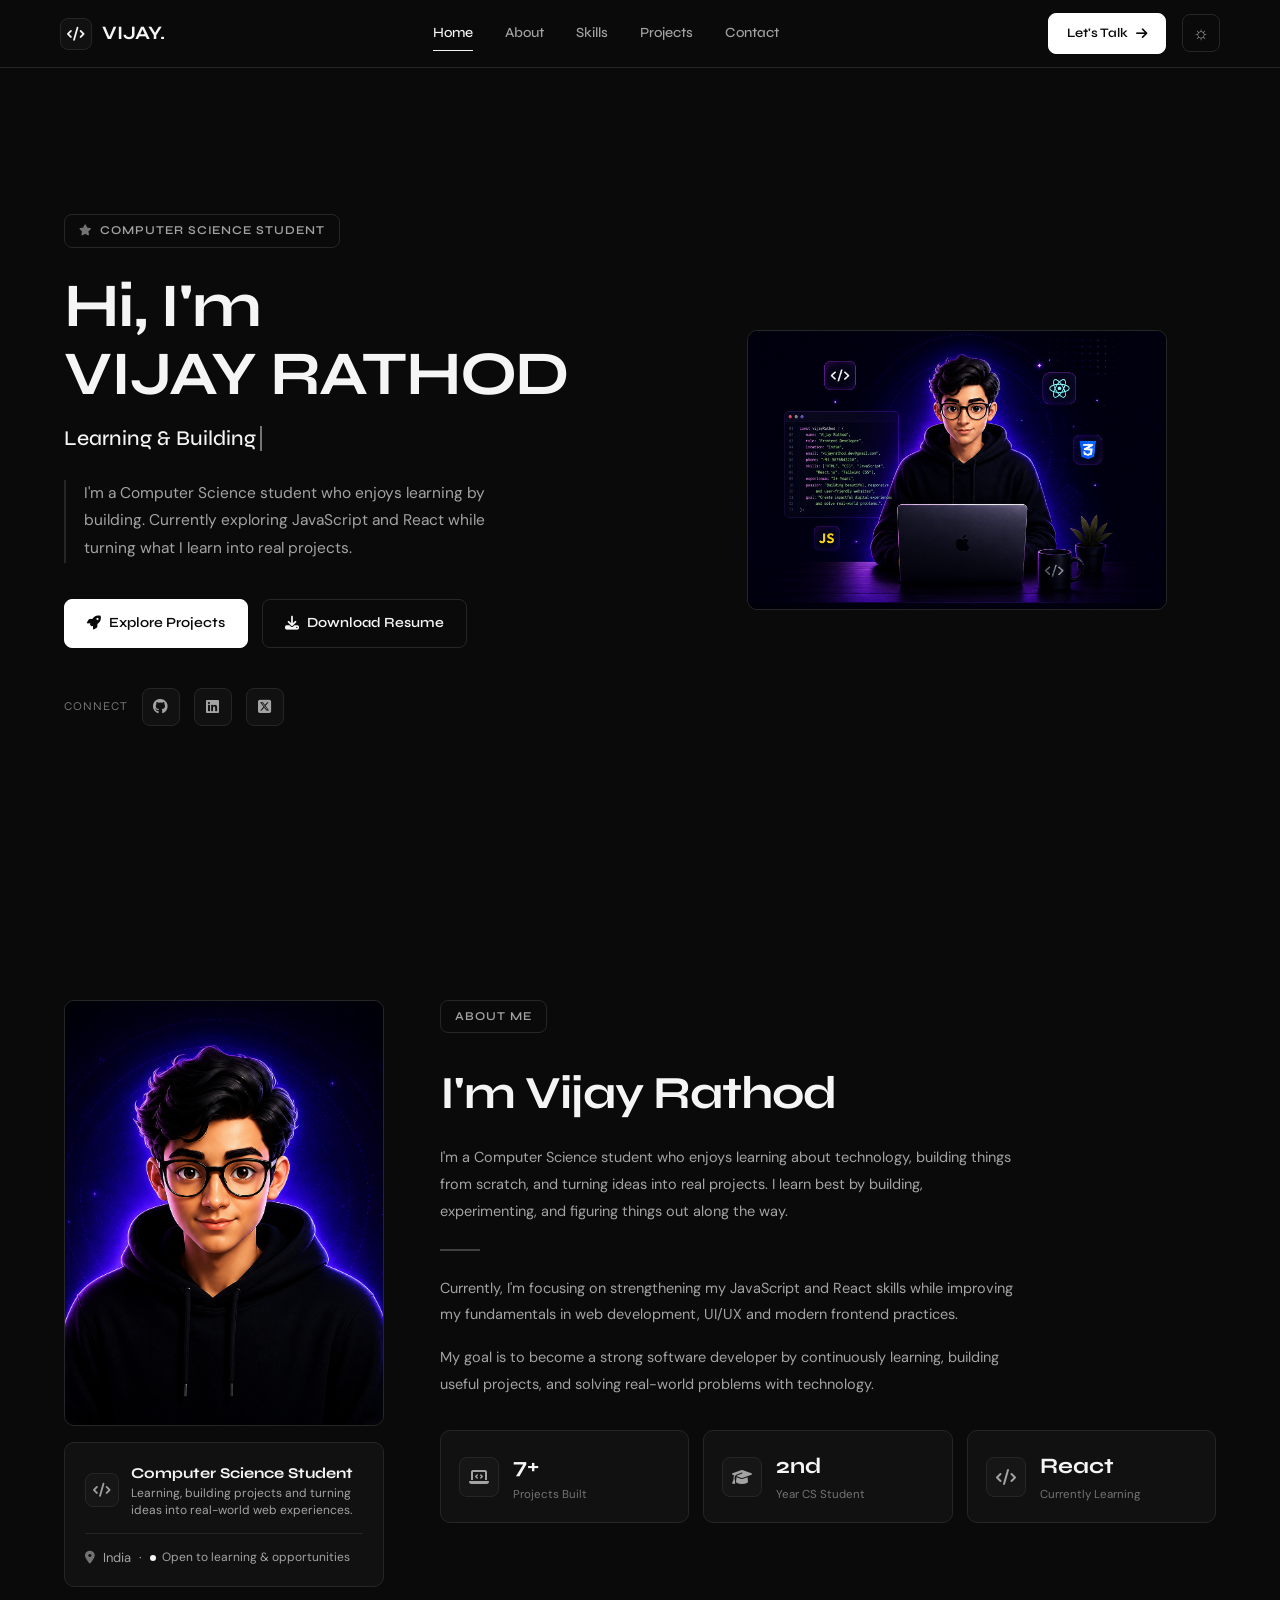
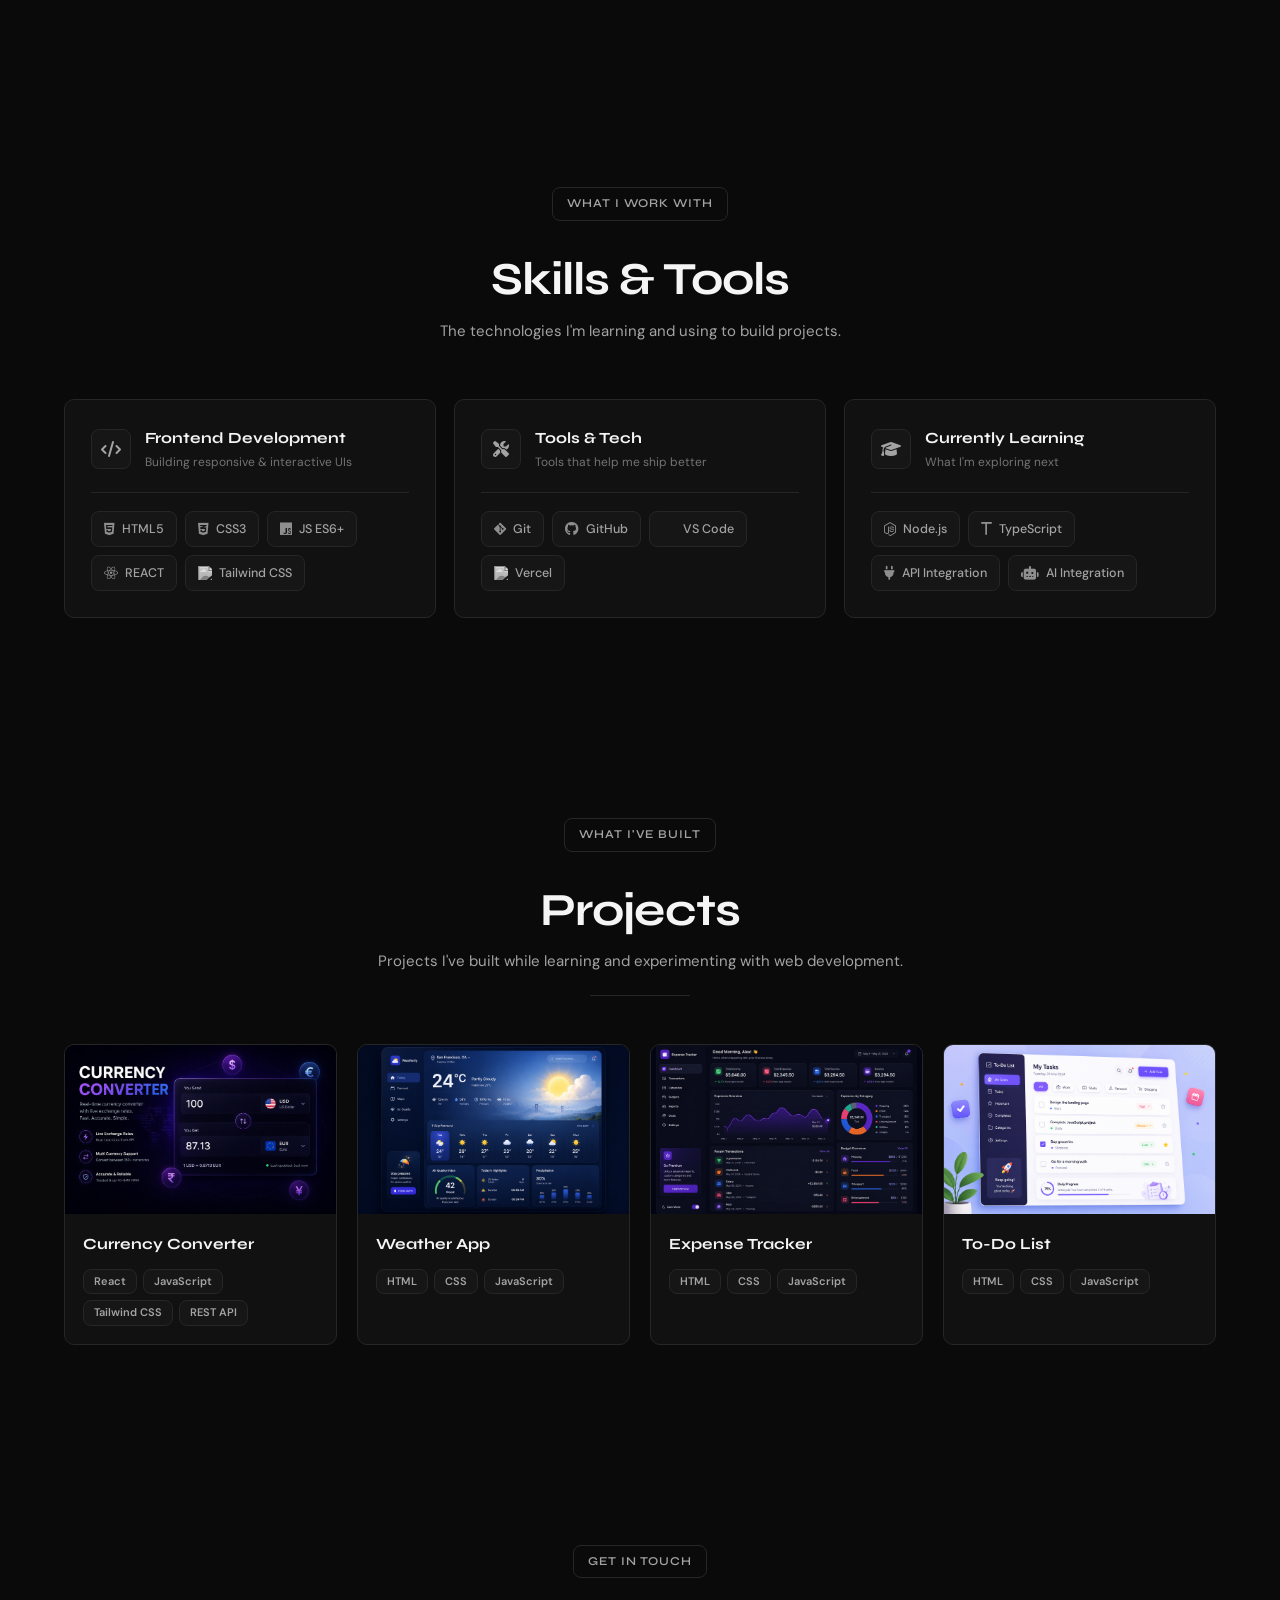
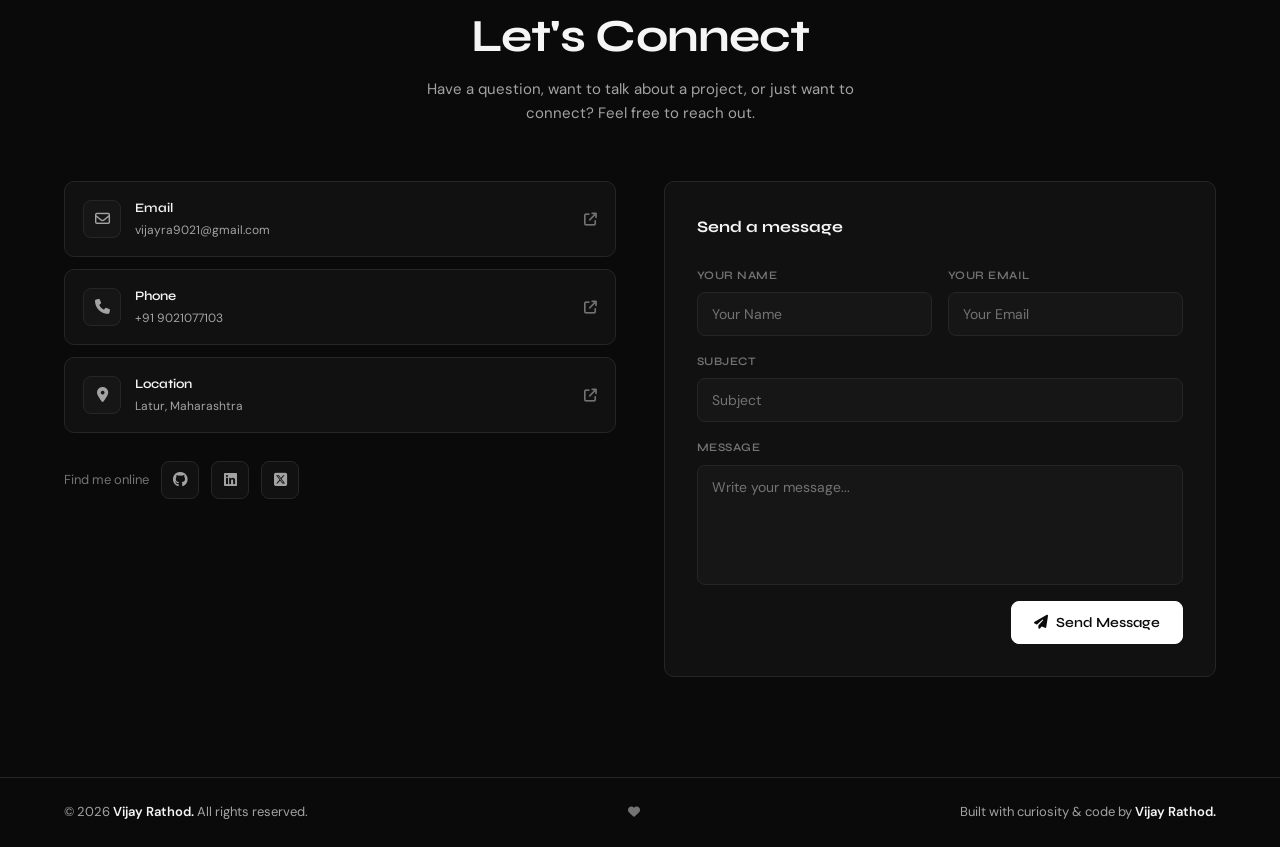
==== commit bf5fea5e: "Toggle button added" ====
--- a/index.html
+++ b/index.html
@@ -40,6 +40,9 @@
 
     <div class="nav-cta">
       <a href="#contact" class="btn-primary">Let's Talk <i class="fa-solid fa-arrow-right"></i></a>
+      <button class="theme-toggle" id="themeToggle" type="button" aria-label="Switch to light mode">
+        <span class="theme-icon">☼</span>
+      </button>
       <div class="hamburger" id="hamburger">
         <span></span><span></span><span></span>
       </div>
@@ -336,7 +339,6 @@
           <div class="project-img">
             <img src="currency-converter.png" alt="Currency Converter App"
               onerror="this.style.background='linear-gradient(135deg,#2a0a3e,#1a0a2e)';this.style.minHeight='140px'" />
-            <span class="project-tag">Frontend</span>
             <div class="project-overlay">
               <button class="overlay-btn">
                 <a href="https://currency-converter-five-sand.vercel.app/" target="_blank" rel="noopener noreferrer"><i
@@ -364,7 +366,6 @@
           <div class="project-img">
             <img src="weather.png" alt="Weather App"
               onerror="this.style.background='linear-gradient(135deg,#0a1a3e,#0a2a4e)';this.style.minHeight='140px'" />
-            <span class="project-tag">Frontend</span>
             <div class="project-overlay">
               <button class="overlay-btn">
                 <a href="https://weather-gold-gamma.vercel.app/" target="_blank"><i
@@ -391,7 +392,6 @@
           <div class="project-img">
             <img src="Expense tracker.png" alt="Expense Tracker"
               onerror="this.style.background='linear-gradient(135deg,#0a2a1e,#0a1a2e)';this.style.minHeight='140px'" />
-            <span class="project-tag">Frontend</span>
             <div class="project-overlay">
               <button class="overlay-btn">
                 <a href="https://expense-tracker-omega-self.vercel.app/" target="_blank"><i
@@ -418,7 +418,6 @@
           <div class="project-img">
             <img src="Todo list app.png" alt="To-Do List App"
               onerror="this.style.background='linear-gradient(135deg,#2a0a3e,#1a0a2e)';this.style.minHeight='140px'" />
-            <span class="project-tag">Frontend</span>
             <div class="project-overlay">
               <button class="overlay-btn">
                 <a href="https://to-do-list-app-phi-sand.vercel.app/" target="_blank"><i
@@ -459,7 +458,7 @@
 
         <!-- Left -->
         <div class="contact-left reveal reveal-left">
-          
+
           <div class="contact-cards stagger">
             <div class="contact-card card">
               <div class="contact-card-left">
@@ -509,7 +508,7 @@
                 class="fa-brands fa-linkedin"></i></a>
             <a href="https://x.com/devwithvijay" target="_blank" class="social-link"><i
                 class="fa-brands fa-square-x-twitter" target="_blank"></i></a>
-            
+
           </div>
         </div>
 
@@ -517,10 +516,10 @@
         <form id="contact-form">
           <div class="contact-form form card reveal reveal-right">
             <div class="form-top">
-             
+
               <div>
                 <h4>Send a message</h4>
-                
+
               </div>
             </div>
             <div class="form-row">
--- a/style.css
+++ b/style.css
@@ -30,6 +30,26 @@
   --radius-pill: 8px;
 
   --ease: cubic-bezier(0.23, 1, 0.32, 1);
+}
+
+[data-theme="light"] {
+  /* Surfaces */
+  --bg: #f5f5f5;
+  --surface: #ffffff;
+  --surface-2: #eeeeee;
+
+  /* Text */
+  --text: #0a0a0a;
+  --text-secondary: #525252;
+  --text-muted: #737373;
+
+  /* Borders */
+  --border: #d4d4d4;
+  --border-hover: #a3a3a3;
+
+  /* Accent */
+  --accent: #0a0a0a;
+  --accent-contrast: #f5f5f5;
 }
 
 /* ═══════════════════════════════════════════════
@@ -41,6 +61,24 @@
   margin: 0;
   padding: 0;
   box-sizing: border-box;
+  transition: all 0.3s ease;
+}
+
+html {
+  transition: background-color 0.3s ease, color 0.3s ease;
+}
+
+body,
+header,
+section,
+.card,
+input,
+textarea,
+button {
+  transition:
+    background-color 0.3s ease,
+    color 0.3s ease,
+    border-color 0.3s ease;
 }
 
 html {
@@ -59,6 +97,9 @@
   font-family: var(--font-body);
   line-height: 1.6;
   -webkit-font-smoothing: antialiased;
+  transition:
+    background-color 0.3s ease,
+    color 0.3s ease;
 }
 
 a {
@@ -271,26 +312,31 @@
 /* ═══════════════════════════════════════════════
    6. NAVBAR
 ═══════════════════════════════════════════════ */
+
 header {
   position: fixed;
   top: 0;
   left: 0;
   right: 0;
   z-index: 1000;
+
   padding: 0 clamp(20px, 5vw, 60px);
   height: 68px;
+
   display: flex;
   align-items: center;
   justify-content: space-between;
-  background: rgba(10, 10, 10, 0.7);
-  backdrop-filter: blur(8px);
-  -webkit-backdrop-filter: blur(8px);
+
+  background: var(--bg);
   border-bottom: 1px solid var(--border);
-  transition: background 0.2s ease, border-color 0.2s ease;
+
+  transition:
+    background-color 0.3s ease,
+    border-color 0.3s ease;
 }
 
 header.scrolled {
-  background: rgba(10, 10, 10, 0.95);
+  background: var(--bg);
   border-bottom-color: var(--border);
 }
 
@@ -377,6 +423,42 @@
   font-size: 13px;
 }
 
+.theme-toggle {
+  width: 38px;
+  height: 38px;
+
+  display: inline-flex;
+  align-items: center;
+  justify-content: center;
+
+  padding: 0;
+
+  background: transparent;
+  color: var(--text-secondary);
+
+  border: 1px solid var(--border);
+  border-radius: var(--radius-sm);
+
+  cursor: pointer;
+
+  font-size: 18px;
+
+  transition:
+    color 0.2s ease,
+    background-color 0.2s ease,
+    border-color 0.2s ease;
+}
+
+.theme-toggle:hover {
+  color: var(--text);
+  background: var(--surface);
+  border-color: var(--border-hover);
+}
+
+.theme-icon {
+  line-height: 1;
+}
+
 .hamburger {
   display: none;
   flex-direction: column;
@@ -407,21 +489,29 @@
 }
 
 .mobile-nav {
-  position: fixed;
-  top: 68px;
-  left: 0;
-  right: 0;
-  background: rgba(10, 10, 10, 0.98);
-  backdrop-filter: blur(8px);
-  border-bottom: 1px solid var(--border);
-  padding: 20px clamp(20px, 5vw, 60px);
-  display: none;
-  flex-direction: column;
-  gap: 18px;
-  z-index: 999;
-  transform: translateY(-8px);
-  opacity: 0;
-  transition: transform 0.25s var(--ease), opacity 0.25s ease;
+    position: fixed;
+    top: 68px;
+    left: 0;
+    right: 0;
+
+    background: var(--bg);
+    border-bottom: 1px solid var(--border);
+
+    padding: 20px clamp(20px, 5vw, 60px);
+
+    display: none;
+    flex-direction: column;
+    gap: 18px;
+
+    z-index: 999;
+
+    transform: translateY(-8px);
+    opacity: 0;
+
+    transition:
+        transform 0.25s var(--ease),
+        opacity 0.25s ease,
+        background-color 0.3s ease;
 }
 
 .mobile-nav.open {
@@ -480,6 +570,7 @@
   margin-bottom: 24px;
 }
 
+
 .hero-label i {
   font-size: 11px;
   color: var(--text-muted);
@@ -541,7 +632,8 @@
   display: flex;
   gap: 14px;
   flex-wrap: wrap;
-  margin-bottom: 44px;
+  margin-bottom: 40px;
+  /* margin-bottom: 32px; */
 }
 
 .hero-socials {
@@ -588,7 +680,7 @@
 .hero-img-wrap {
   position: relative;
   width: 100%;
-  max-width: 380px;
+  max-width: 420px;
 }
 
 .hero-img-wrap img {
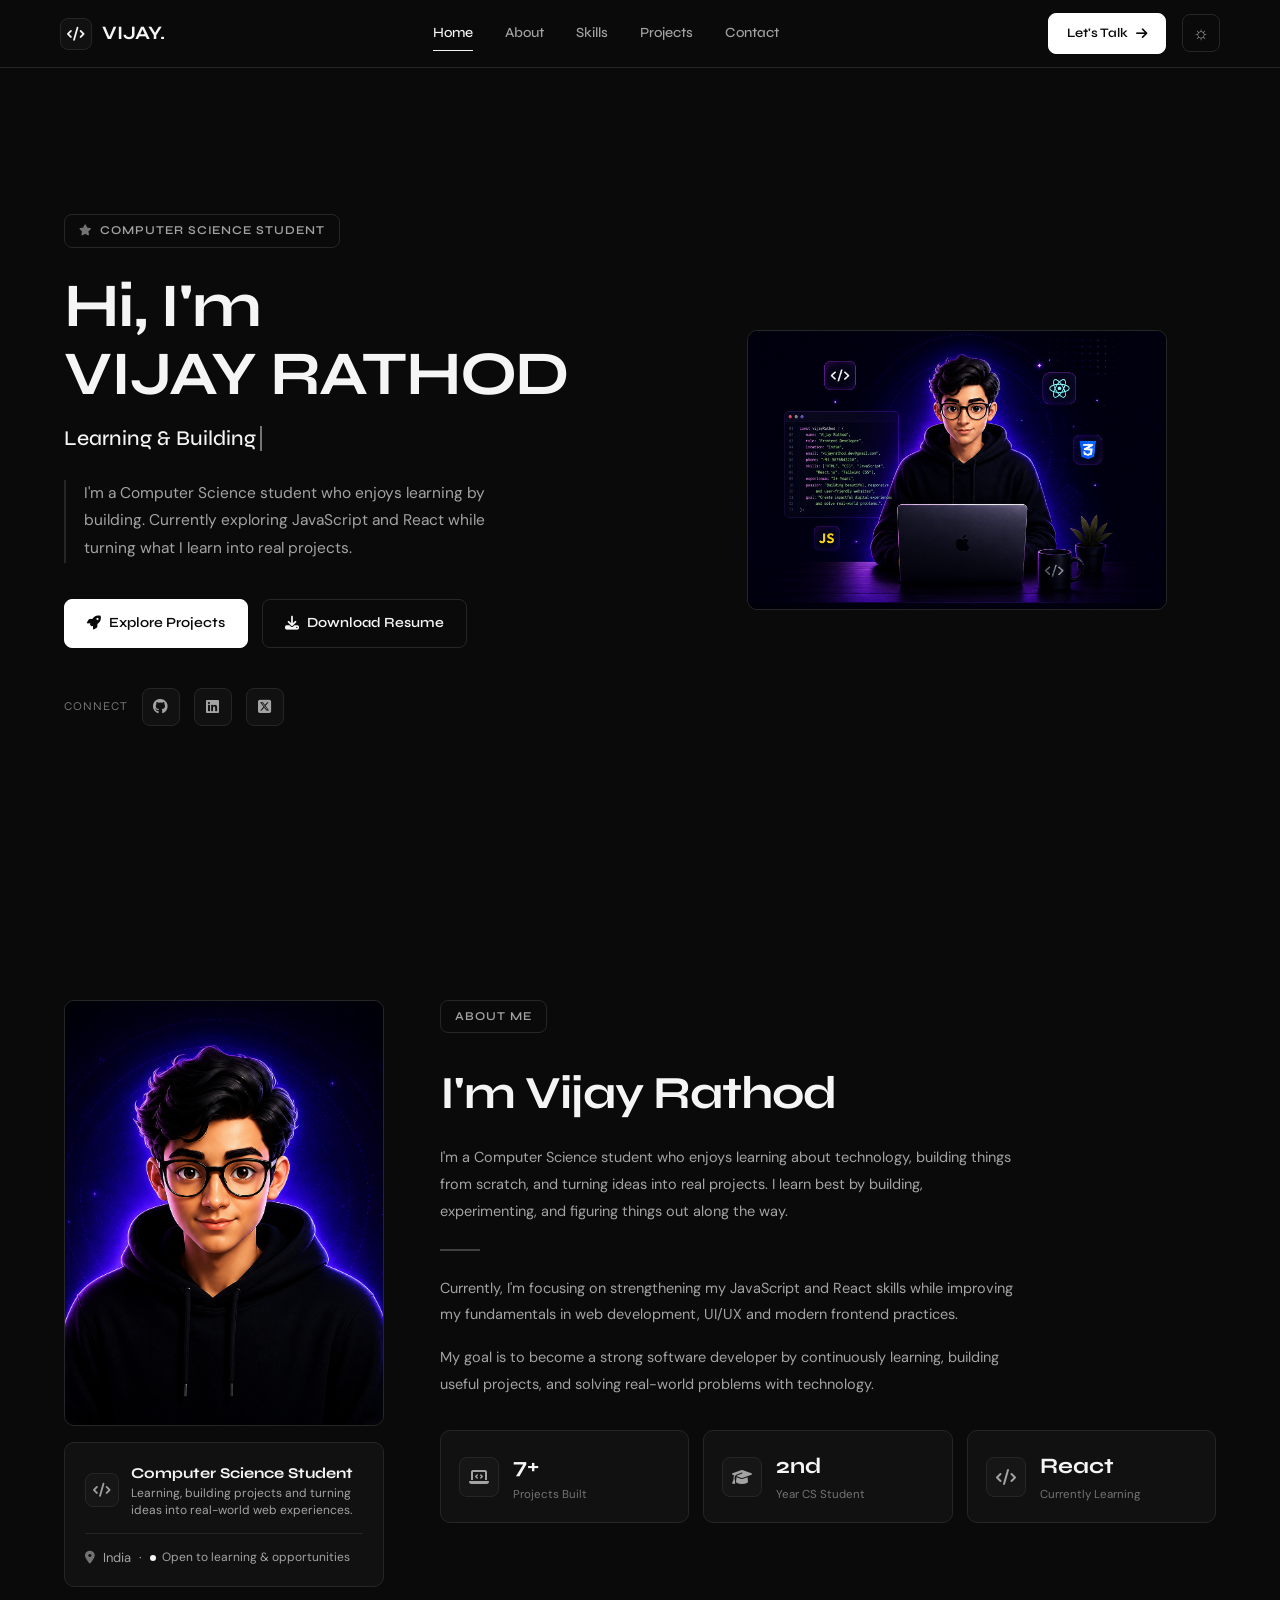
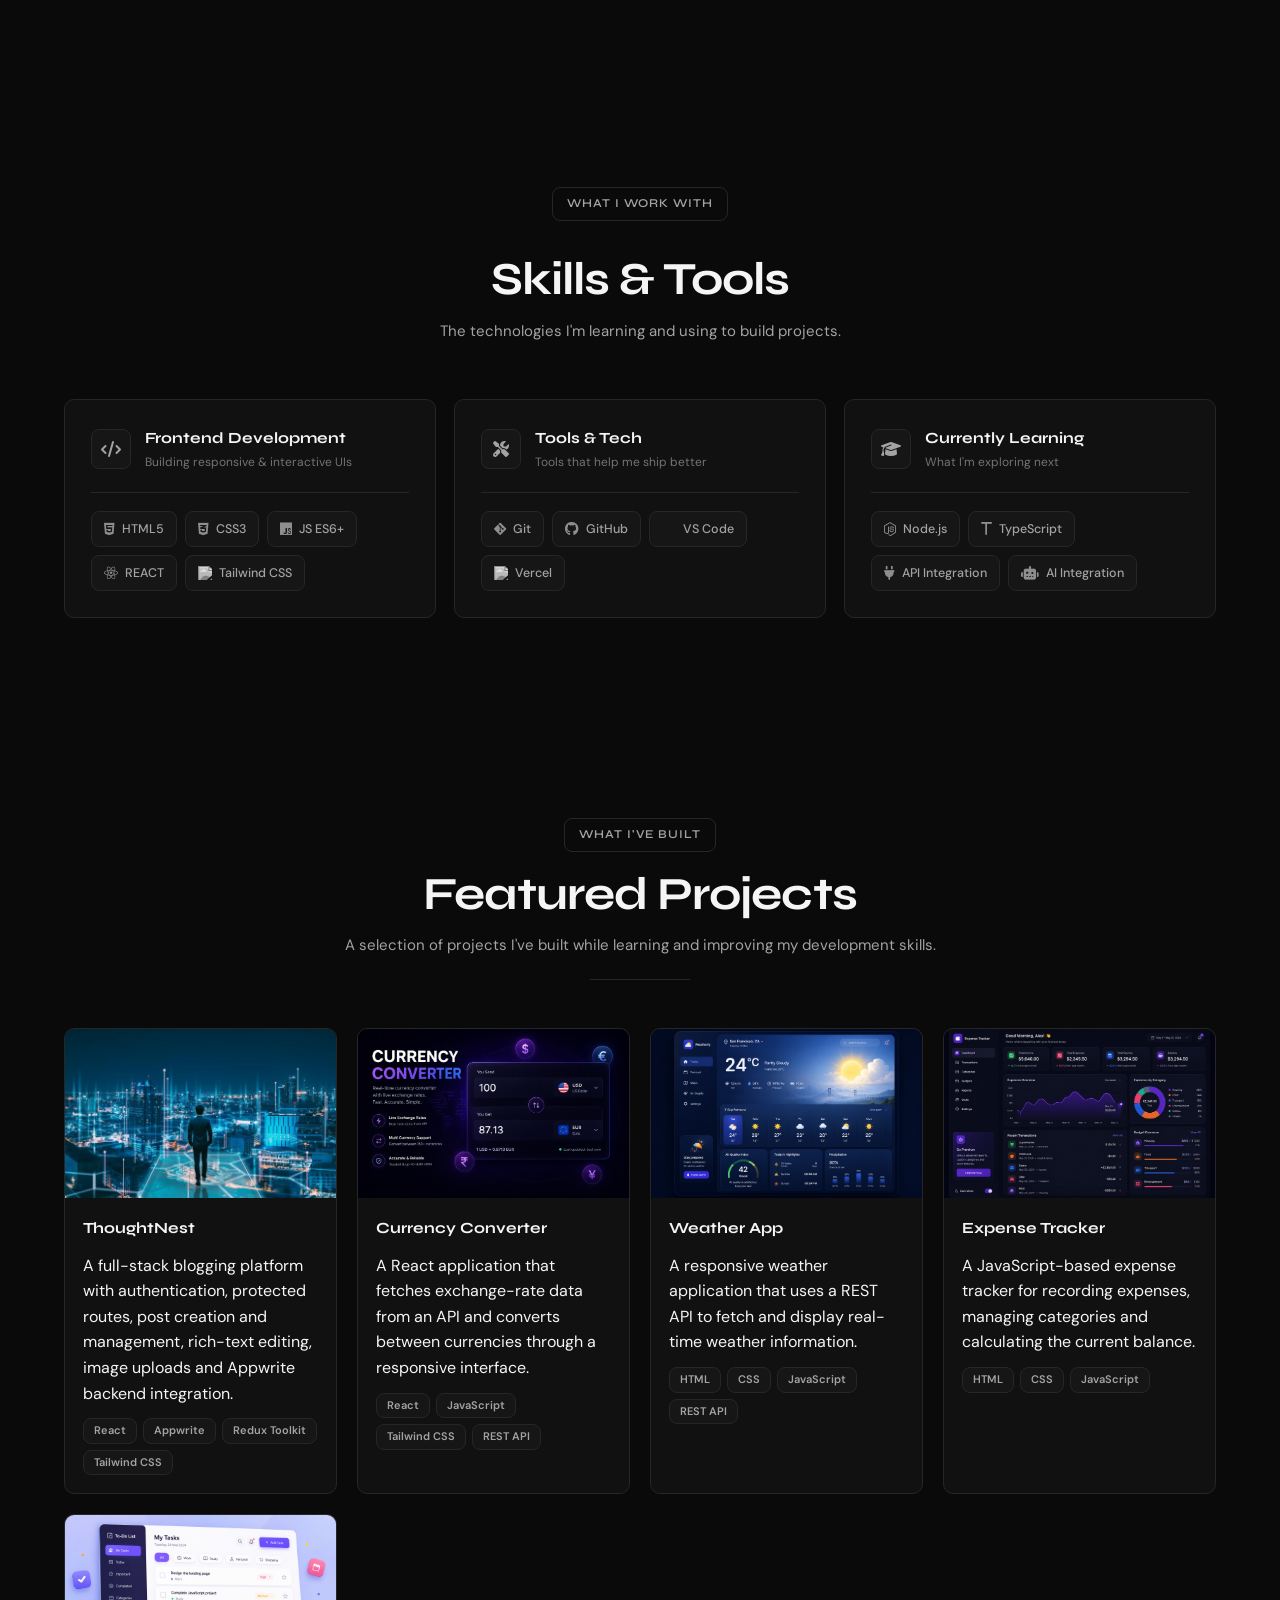
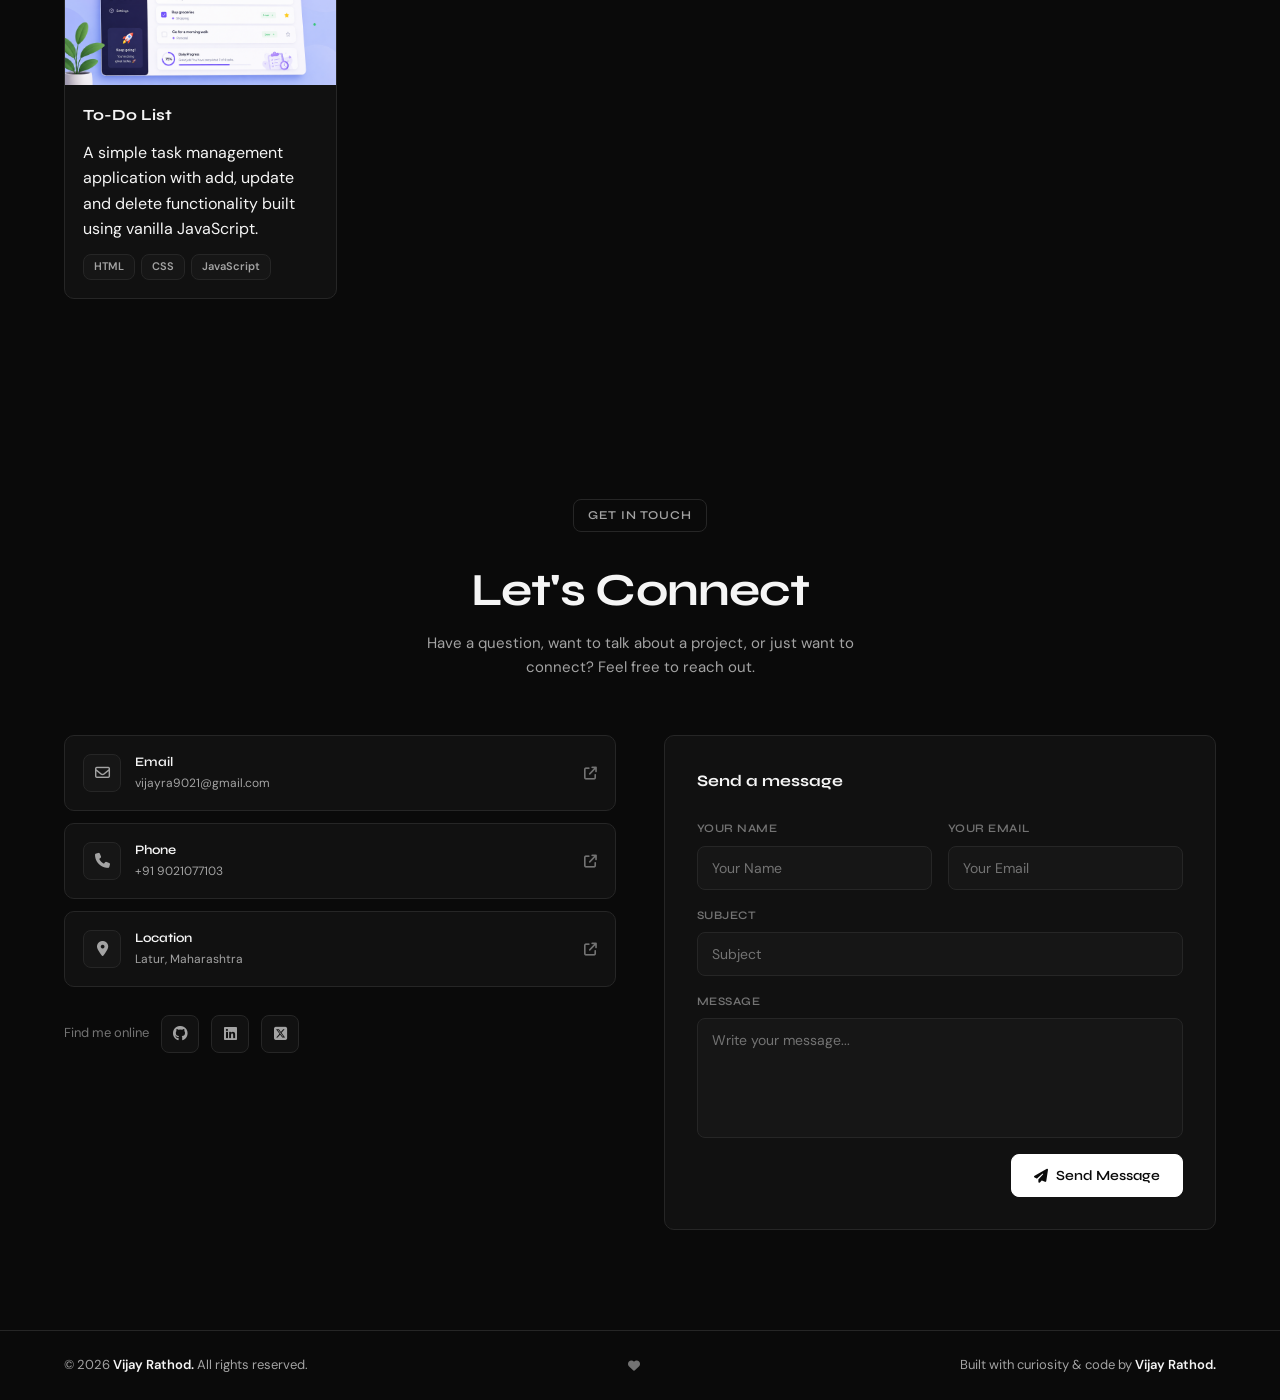
==== commit b1a2e888: "Update portfolio projects and responsive layout" ====
--- a/index.html
+++ b/index.html
@@ -8,7 +8,7 @@
   <meta name="description"
     content="Personal portfolio of Vijay Rathod, a Computer Science student passionate about web development, technology, UI/UX and building projects while learning.">
   <title>Vijay Rathod | Web Developer in Progress | HTML CSS JavaScript & React</title>
-  <link rel="icon" type="image/png" href="favicon-logo.png">
+  <link rel="icon" type="image/png" href="public/assets/images/favicon-logo.png">
   <link rel="preconnect" href="https://fonts.googleapis.com" />
   <link rel="preconnect" href="https://fonts.gstatic.com" crossorigin />
   <link
@@ -16,7 +16,6 @@
     rel="stylesheet" />
   <link rel="stylesheet" href="https://cdnjs.cloudflare.com/ajax/libs/font-awesome/6.5.0/css/all.min.css" />
   <link rel="stylesheet" href="style.css" />
-  <link rel="stylesheet" href="responsive-patch.css" />
 </head>
 
 <body>
@@ -71,7 +70,7 @@
           into real projects.</p>
         <div class="hero-btns">
           <a href="#projects" class="btn-primary"><i class="fa-solid fa-rocket"></i> Explore Projects</a>
-          <a href="Vijay-Rathod-Resume.pdf" download class="btn-outline">
+          <a href="public/assets/Vijay Rathod _ Resume-3.pdf" download class="btn-outline">
 
             <i class="fa-solid fa-download"></i>
 
@@ -93,7 +92,7 @@
       <!-- Right -->
       <div class="hero-visual">
         <div class="hero-img-wrap">
-          <img src="Developer-2.png" alt="Vijay Rathod"
+          <img src="public/assets/images/hero-image.png" alt="Vijay Rathod"
             onerror="this.style.background='linear-gradient(135deg,#1a0a3e,#0a1a3e)';this.style.minHeight='420px';" />
         </div>
       </div>
@@ -109,7 +108,7 @@
       <div class="about-left reveal reveal-left">
 
         <div class="img-card card">
-          <img src="Developer-1.png" alt="Vijay Rathod"
+          <img src="public/assets/images/about-image.png" alt="Vijay Rathod"
             onerror="this.style.background='linear-gradient(135deg,#1a0a3e,#0a1a3e)';this.style.minHeight='320px';" />
         </div>
 
@@ -323,121 +322,279 @@
 
   <!-- ══════════════ PROJECTS ══════════════ -->
   <section class="projects" id="projects">
+
     <div class="projects-inner">
 
+      <!-- Projects Header -->
       <div class="projects-header reveal">
+
         <span class="section-label">What I've Built</span>
-        <h2 class="section-title" style="margin-top:16px"><span class="grad-text-2">Projects</span></h2>
-        <p>Projects I've built while learning and experimenting with web development.</p>
+
+        <h2 class="section-title">
+          Featured <span class="accent">Projects</span>
+        </h2>
+
+        <p>
+          A selection of projects I've built while learning and improving my development skills.
+        </p>
+
         <div class="proj-divider"></div>
-      </div>
-
+
+      </div>
+
+
+      <!-- Project Cards -->
       <div class="project-grid stagger">
 
-        <!-- Card 1 -->
+
+        <!-- Card 1 - ThoughtNest -->
         <div class="project-card card">
+
           <div class="project-img">
-            <img src="currency-converter.png" alt="Currency Converter App"
+
+            <img src="public/assets/images/thoughtnest.png" alt="ThoughtNest Blog Platform"
               onerror="this.style.background='linear-gradient(135deg,#2a0a3e,#1a0a2e)';this.style.minHeight='140px'" />
+
             <div class="project-overlay">
-              <button class="overlay-btn">
-                <a href="https://currency-converter-five-sand.vercel.app/" target="_blank" rel="noopener noreferrer"><i
-                    class="fa-solid fa-arrow-up-right-from-square" target="_blank"></i></a>
-              </button>
-              <button class="overlay-btn">
-                <a href="https://github.com/vijayrathod9021/currency-converter" target="_blank"><i
-                    class="fa-brands fa-github" target="_blank"></i></a>
-              </button>
-            </div>
-          </div>
+
+              <button class="overlay-btn" type="button">
+                <a href="https://thoughtnest-app.vercel.app/" target="_blank" rel="noopener noreferrer"
+                  aria-label="View ThoughtNest live demo">
+                  <i class="fa-solid fa-arrow-up-right-from-square"></i>
+                </a>
+              </button>
+
+              <button class="overlay-btn" type="button">
+                <a href="https://github.com/vijayrathod9021/ThoughtNest" target="_blank" rel="noopener noreferrer"
+                  aria-label="View ThoughtNest GitHub repository">
+                  <i class="fa-brands fa-github"></i>
+                </a>
+              </button>
+
+            </div>
+
+          </div>
+
+
           <div class="project-info">
+
+            <h3>ThoughtNest</h3>
+
+            <p class="project-description">
+              A full-stack blogging platform with authentication, protected routes,
+              post creation and management, rich-text editing, image uploads and
+              Appwrite backend integration.
+            </p>
+
+            <div class="project-chips">
+              <span class="project-chip">React</span>
+              <span class="project-chip">Appwrite</span>
+              <span class="project-chip">Redux Toolkit</span>
+              <span class="project-chip">Tailwind CSS</span>
+            </div>
+
+          </div>
+
+        </div>
+
+
+        <!-- Card 2 - Currency Converter -->
+        <div class="project-card card">
+
+          <div class="project-img">
+
+            <img src="public/assets/images/currency-converter.png" alt="Currency Converter App"
+              onerror="this.style.background='linear-gradient(135deg,#2a0a3e,#1a0a2e)';this.style.minHeight='140px'" />
+
+            <div class="project-overlay">
+
+              <button class="overlay-btn" type="button">
+                <a href="https://currency-converter-five-sand.vercel.app/" target="_blank" rel="noopener noreferrer"
+                  aria-label="View Currency Converter live demo">
+                  <i class="fa-solid fa-arrow-up-right-from-square"></i>
+                </a>
+              </button>
+
+              <button class="overlay-btn" type="button">
+                <a href="https://github.com/vijayrathod9021/currency-converter" target="_blank"
+                  rel="noopener noreferrer" aria-label="View Currency Converter GitHub repository">
+                  <i class="fa-brands fa-github"></i>
+                </a>
+              </button>
+
+            </div>
+
+          </div>
+
+
+          <div class="project-info">
+
             <h3>Currency Converter</h3>
+
+            <p class="project-description">
+              A React application that fetches exchange-rate data from an API and
+              converts between currencies through a responsive interface.
+            </p>
+
             <div class="project-chips">
               <span class="project-chip">React</span>
               <span class="project-chip">JavaScript</span>
               <span class="project-chip">Tailwind CSS</span>
               <span class="project-chip">REST API</span>
             </div>
-          </div>
-        </div>
-
-        <!-- Card 2 -->
+
+          </div>
+
+        </div>
+
+
+        <!-- Card 3 - Weather App -->
         <div class="project-card card">
+
           <div class="project-img">
-            <img src="weather.png" alt="Weather App"
+
+            <img src="public/assets/images/weather.png" alt="Weather App"
               onerror="this.style.background='linear-gradient(135deg,#0a1a3e,#0a2a4e)';this.style.minHeight='140px'" />
+
             <div class="project-overlay">
-              <button class="overlay-btn">
-                <a href="https://weather-gold-gamma.vercel.app/" target="_blank"><i
-                    class="fa-solid fa-arrow-up-right-from-square" target="_blank"></i></a>
-              </button>
-              <button class="overlay-btn">
-                <a href="https://github.com/vijayrathod9021/Weather" target="_blank"><i class="fa-brands fa-github"
-                    target="_blank"></i></a>
-              </button>
-            </div>
-          </div>
+
+              <button class="overlay-btn" type="button">
+                <a href="https://weather-gold-gamma.vercel.app/" target="_blank" rel="noopener noreferrer"
+                  aria-label="View Weather App live demo">
+                  <i class="fa-solid fa-arrow-up-right-from-square"></i>
+                </a>
+              </button>
+
+              <button class="overlay-btn" type="button">
+                <a href="https://github.com/vijayrathod9021/Weather" target="_blank" rel="noopener noreferrer"
+                  aria-label="View Weather App GitHub repository">
+                  <i class="fa-brands fa-github"></i>
+                </a>
+              </button>
+
+            </div>
+
+          </div>
+
+
           <div class="project-info">
+
             <h3>Weather App</h3>
+
+            <p class="project-description">
+              A responsive weather application that uses a REST API to fetch and
+              display real-time weather information.
+            </p>
+
             <div class="project-chips">
               <span class="project-chip">HTML</span>
               <span class="project-chip">CSS</span>
               <span class="project-chip">JavaScript</span>
-            </div>
-          </div>
-        </div>
-
-        <!-- Card 3 -->
+              <span class="project-chip">REST API</span>
+            </div>
+
+          </div>
+
+        </div>
+
+
+        <!-- Card 4 - Expense Tracker -->
         <div class="project-card card">
+
           <div class="project-img">
-            <img src="Expense tracker.png" alt="Expense Tracker"
+
+            <img src="public/assets/images/Expense-tracker.png" alt="Expense Tracker"
               onerror="this.style.background='linear-gradient(135deg,#0a2a1e,#0a1a2e)';this.style.minHeight='140px'" />
+
             <div class="project-overlay">
-              <button class="overlay-btn">
-                <a href="https://expense-tracker-omega-self.vercel.app/" target="_blank"><i
-                    class="fa-solid fa-arrow-up-right-from-square" target="_blank"></i></a>
-              </button>
-              <button class="overlay-btn">
-                <a href="https://github.com/vijayrathod9021/Expense-Tracker" target="_blank"><i
-                    class="fa-brands fa-github" target="_blank"></i></a>
-              </button>
-            </div>
-          </div>
+
+              <button class="overlay-btn" type="button">
+                <a href="https://expense-tracker-omega-self.vercel.app/" target="_blank" rel="noopener noreferrer"
+                  aria-label="View Expense Tracker live demo">
+                  <i class="fa-solid fa-arrow-up-right-from-square"></i>
+                </a>
+              </button>
+
+              <button class="overlay-btn" type="button">
+                <a href="https://github.com/vijayrathod9021/Expense-Tracker" target="_blank" rel="noopener noreferrer"
+                  aria-label="View Expense Tracker GitHub repository">
+                  <i class="fa-brands fa-github"></i>
+                </a>
+              </button>
+
+            </div>
+
+          </div>
+
+
           <div class="project-info">
+
             <h3>Expense Tracker</h3>
+
+            <p class="project-description">
+              A JavaScript-based expense tracker for recording expenses, managing
+              categories and calculating the current balance.
+            </p>
+
             <div class="project-chips">
               <span class="project-chip">HTML</span>
               <span class="project-chip">CSS</span>
               <span class="project-chip">JavaScript</span>
             </div>
-          </div>
-        </div>
-
-        <!-- Card 4 -->
+
+          </div>
+
+        </div>
+
+
+        <!-- Card 5 - To-Do List -->
         <div class="project-card card">
+
           <div class="project-img">
-            <img src="Todo list app.png" alt="To-Do List App"
+
+            <img src="public/assets/images/Todo-list-app.png" alt="To-Do List App"
               onerror="this.style.background='linear-gradient(135deg,#2a0a3e,#1a0a2e)';this.style.minHeight='140px'" />
+
             <div class="project-overlay">
-              <button class="overlay-btn">
-                <a href="https://to-do-list-app-phi-sand.vercel.app/" target="_blank"><i
-                    class="fa-solid fa-arrow-up-right-from-square" target="_blank"></i></a>
-              </button>
-              <button class="overlay-btn">
-                <a href="https://github.com/vijayrathod9021/TO-DO-List-App" target="_blank"><i
-                    class="fa-brands fa-github" target="_blank"></i></a>
-              </button>
-            </div>
-          </div>
+
+              <button class="overlay-btn" type="button">
+                <a href="https://to-do-list-app-phi-sand.vercel.app/" target="_blank" rel="noopener noreferrer"
+                  aria-label="View To-Do List live demo">
+                  <i class="fa-solid fa-arrow-up-right-from-square"></i>
+                </a>
+              </button>
+
+              <button class="overlay-btn" type="button">
+                <a href="https://github.com/vijayrathod9021/TO-DO-List-App" target="_blank" rel="noopener noreferrer"
+                  aria-label="View To-Do List GitHub repository">
+                  <i class="fa-brands fa-github"></i>
+                </a>
+              </button>
+
+            </div>
+
+          </div>
+
+
           <div class="project-info">
+
             <h3>To-Do List</h3>
+
+            <p class="project-description">
+              A simple task management application with add, update and delete
+              functionality built using vanilla JavaScript.
+            </p>
+
             <div class="project-chips">
               <span class="project-chip">HTML</span>
               <span class="project-chip">CSS</span>
               <span class="project-chip">JavaScript</span>
             </div>
-          </div>
-        </div>
+
+          </div>
+
+        </div>
+
 
       </div>
     </div>
--- a/style.css
+++ b/style.css
@@ -489,29 +489,29 @@
 }
 
 .mobile-nav {
-    position: fixed;
-    top: 68px;
-    left: 0;
-    right: 0;
-
-    background: var(--bg);
-    border-bottom: 1px solid var(--border);
-
-    padding: 20px clamp(20px, 5vw, 60px);
-
-    display: none;
-    flex-direction: column;
-    gap: 18px;
-
-    z-index: 999;
-
-    transform: translateY(-8px);
-    opacity: 0;
-
-    transition:
-        transform 0.25s var(--ease),
-        opacity 0.25s ease,
-        background-color 0.3s ease;
+  position: fixed;
+  top: 68px;
+  left: 0;
+  right: 0;
+
+  background: var(--bg);
+  border-bottom: 1px solid var(--border);
+
+  padding: 20px clamp(20px, 5vw, 60px);
+
+  display: none;
+  flex-direction: column;
+  gap: 18px;
+
+  z-index: 999;
+
+  transform: translateY(-8px);
+  opacity: 0;
+
+  transition:
+    transform 0.25s var(--ease),
+    opacity 0.25s ease,
+    background-color 0.3s ease;
 }
 
 .mobile-nav.open {
@@ -1144,6 +1144,8 @@
   border: 1px solid var(--border);
   color: var(--text-secondary);
 }
+
+
 
 /* ═══════════════════════════════════════════════
    11. CONTACT
@@ -1529,9 +1531,13 @@
 /* ═══════════════════════════════════════════════
    14. RESPONSIVE
 ═══════════════════════════════════════════════ */
-
-/* ── ≤1200px — constrain side padding, tighten grids ── */
+/* ═══════════════════════════════════════════════
+   14. RESPONSIVE
+═══════════════════════════════════════════════ */
+
+/* ── ≤1200px — tighten desktop layout ── */
 @media (max-width: 1200px) {
+
   .project-grid {
     grid-template-columns: repeat(3, 1fr);
   }
@@ -1546,8 +1552,10 @@
   }
 }
 
-/* ── ≤992px — nav collapses, hero/about stack ── */
+
+/* ── ≤992px — tablet layout ── */
 @media (max-width: 992px) {
+
   nav {
     display: none;
   }
@@ -1560,9 +1568,16 @@
     display: flex;
   }
 
+  /* HERO */
+  .hero {
+    min-height: auto;
+    padding-top: 96px;
+    padding-bottom: 64px;
+  }
+
   .hero-grid {
     grid-template-columns: 1fr;
-    gap: 44px;
+    gap: 28px;
     text-align: center;
   }
 
@@ -1578,13 +1593,20 @@
   }
 
   .hero-visual {
-    max-width: 380px;
+    max-width: 320px;
     margin: 0 auto;
+  }
+
+
+  /* ABOUT */
+  .about {
+    padding-top: 72px;
+    padding-bottom: 72px;
   }
 
   .about-grid {
     grid-template-columns: 1fr;
-    gap: 36px;
+    gap: 28px;
   }
 
   .about-left {
@@ -1607,6 +1629,8 @@
     min-width: 200px;
   }
 
+
+  /* OTHER SECTIONS */
   .skill-cards {
     grid-template-columns: repeat(2, 1fr);
   }
@@ -1621,32 +1645,74 @@
   }
 }
 
-/* ── ≤768px — hero image hidden per design (kept intentionally out on mobile) ── */
+
+/* ── ≤768px — mobile ── */
 @media (max-width: 768px) {
 
+  /* GLOBAL SECTION SPACING */
   .hero,
   .about,
   .skills,
   .projects,
   .contact {
-    padding-top: 72px;
-    padding-bottom: 72px;
-  }
-
+    padding-left: 24px;
+    padding-right: 24px;
+  }
+
+  /* HERO */
   .hero {
-    padding-top: 100px;
+    min-height: auto;
+    padding-top: 88px;
+    padding-bottom: 56px;
+  }
+
+  .hero-grid {
+    gap: 0;
   }
 
   .hero-visual {
     display: none;
   }
 
+  .hero-desc {
+    max-width: 500px;
+  }
+
+  .hero-btns {
+    margin-bottom: 28px;
+  }
+
+
+  /* ABOUT */
+  .about {
+    padding-top: 56px;
+    padding-bottom: 56px;
+  }
+
+  .about-grid {
+    gap: 0;
+  }
+
   .about-left {
     display: none;
   }
 
+
+  /* SKILLS */
+  .skills {
+    padding-top: 56px;
+    padding-bottom: 56px;
+  }
+
   .skill-cards {
     grid-template-columns: 1fr;
+  }
+
+
+  /* PROJECTS */
+  .projects {
+    padding-top: 56px;
+    padding-bottom: 56px;
   }
 
   .project-grid {
@@ -1654,6 +1720,13 @@
     gap: 16px;
   }
 
+
+  /* CONTACT */
+  .contact {
+    padding-top: 56px;
+    padding-bottom: 56px;
+  }
+
   .contact-form {
     padding: 24px 20px;
   }
@@ -1662,19 +1735,25 @@
     grid-template-columns: 1fr;
   }
 
+
+  /* FOOTER */
   footer {
     flex-direction: column;
     text-align: center;
   }
 }
 
-/* ── ≤576px — single column, full-width controls ── */
+
+/* ── ≤576px — small phones ── */
 @media (max-width: 576px) {
+
   header {
     height: 64px;
     padding: 0 18px;
   }
 
+
+  /* SECTIONS */
   .hero,
   .about,
   .skills,
@@ -1682,17 +1761,20 @@
   .contact {
     padding-left: 18px;
     padding-right: 18px;
-    padding-top: 56px;
-    padding-bottom: 56px;
-  }
-
+  }
+
+
+  /* HERO */
   .hero {
-    padding-top: 92px;
+    padding-top: 82px;
+    padding-bottom: 52px;
   }
 
   .hero-btns {
     flex-direction: column;
     width: 100%;
+    gap: 10px;
+    margin-bottom: 28px;
   }
 
   .btn-primary,
@@ -1701,9 +1783,25 @@
     justify-content: center;
   }
 
-  .stats-grid {
-    grid-template-columns: repeat(2, 1fr);
-    gap: 12px;
+
+  /* ABOUT */
+  .about {
+    padding-top: 52px;
+    padding-bottom: 52px;
+  }
+
+
+  /* SKILLS */
+  .skills {
+    padding-top: 52px;
+    padding-bottom: 52px;
+  }
+
+
+  /* PROJECTS */
+  .projects {
+    padding-top: 52px;
+    padding-bottom: 52px;
   }
 
   .project-grid {
@@ -1711,6 +1809,13 @@
     gap: 16px;
   }
 
+
+  /* CONTACT */
+  .contact {
+    padding-top: 52px;
+    padding-bottom: 52px;
+  }
+
   .contact-form {
     padding: 20px 16px;
   }
@@ -1719,6 +1824,8 @@
     width: 100%;
   }
 
+
+  /* POPUPS */
   .success-popup,
   .copied {
     top: 16px;
@@ -1727,14 +1834,22 @@
     width: auto;
   }
 
+
+  /* MOBILE NAV */
   .mobile-nav {
     padding: 18px;
     gap: 16px;
   }
 }
 
+
 /* ── ≤380px — very small phones ── */
 @media (max-width: 380px) {
+
+  .hero {
+    padding-top: 78px;
+  }
+
   .hero h1 {
     font-size: 30px;
   }
